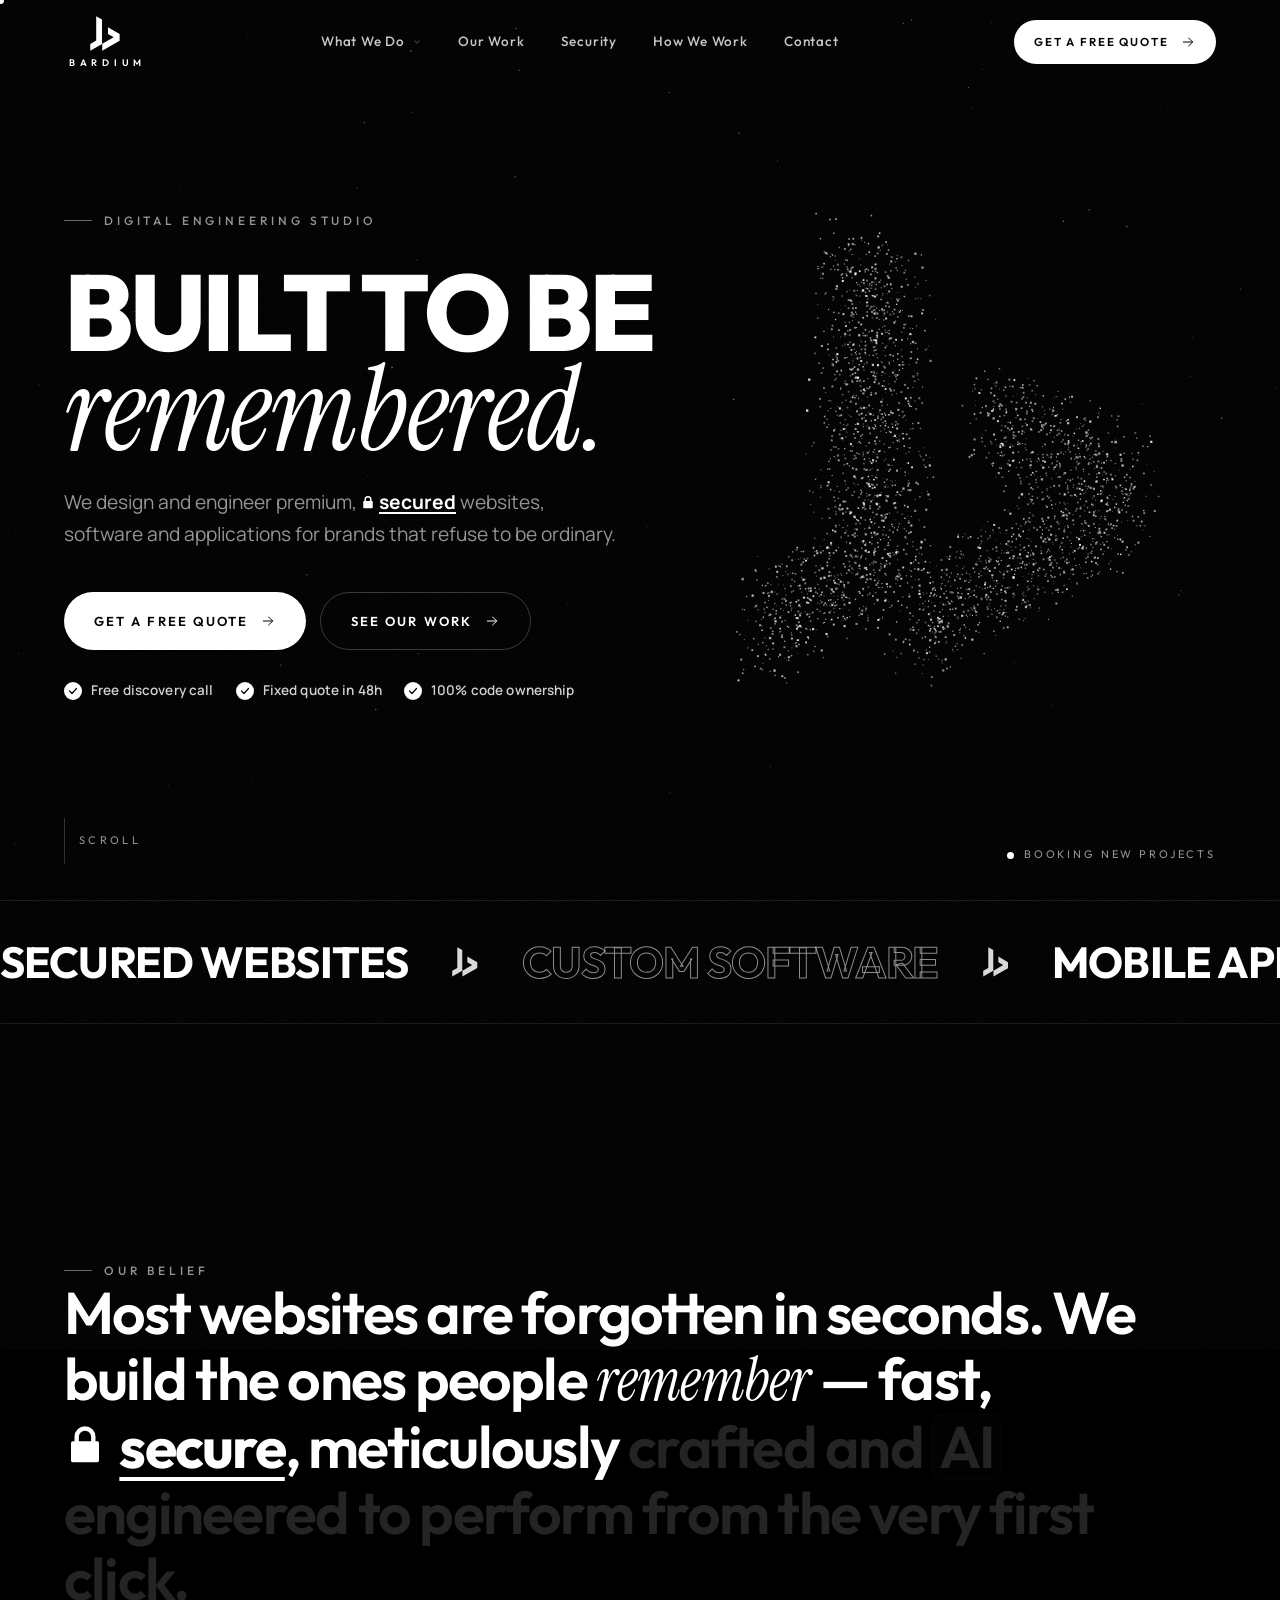
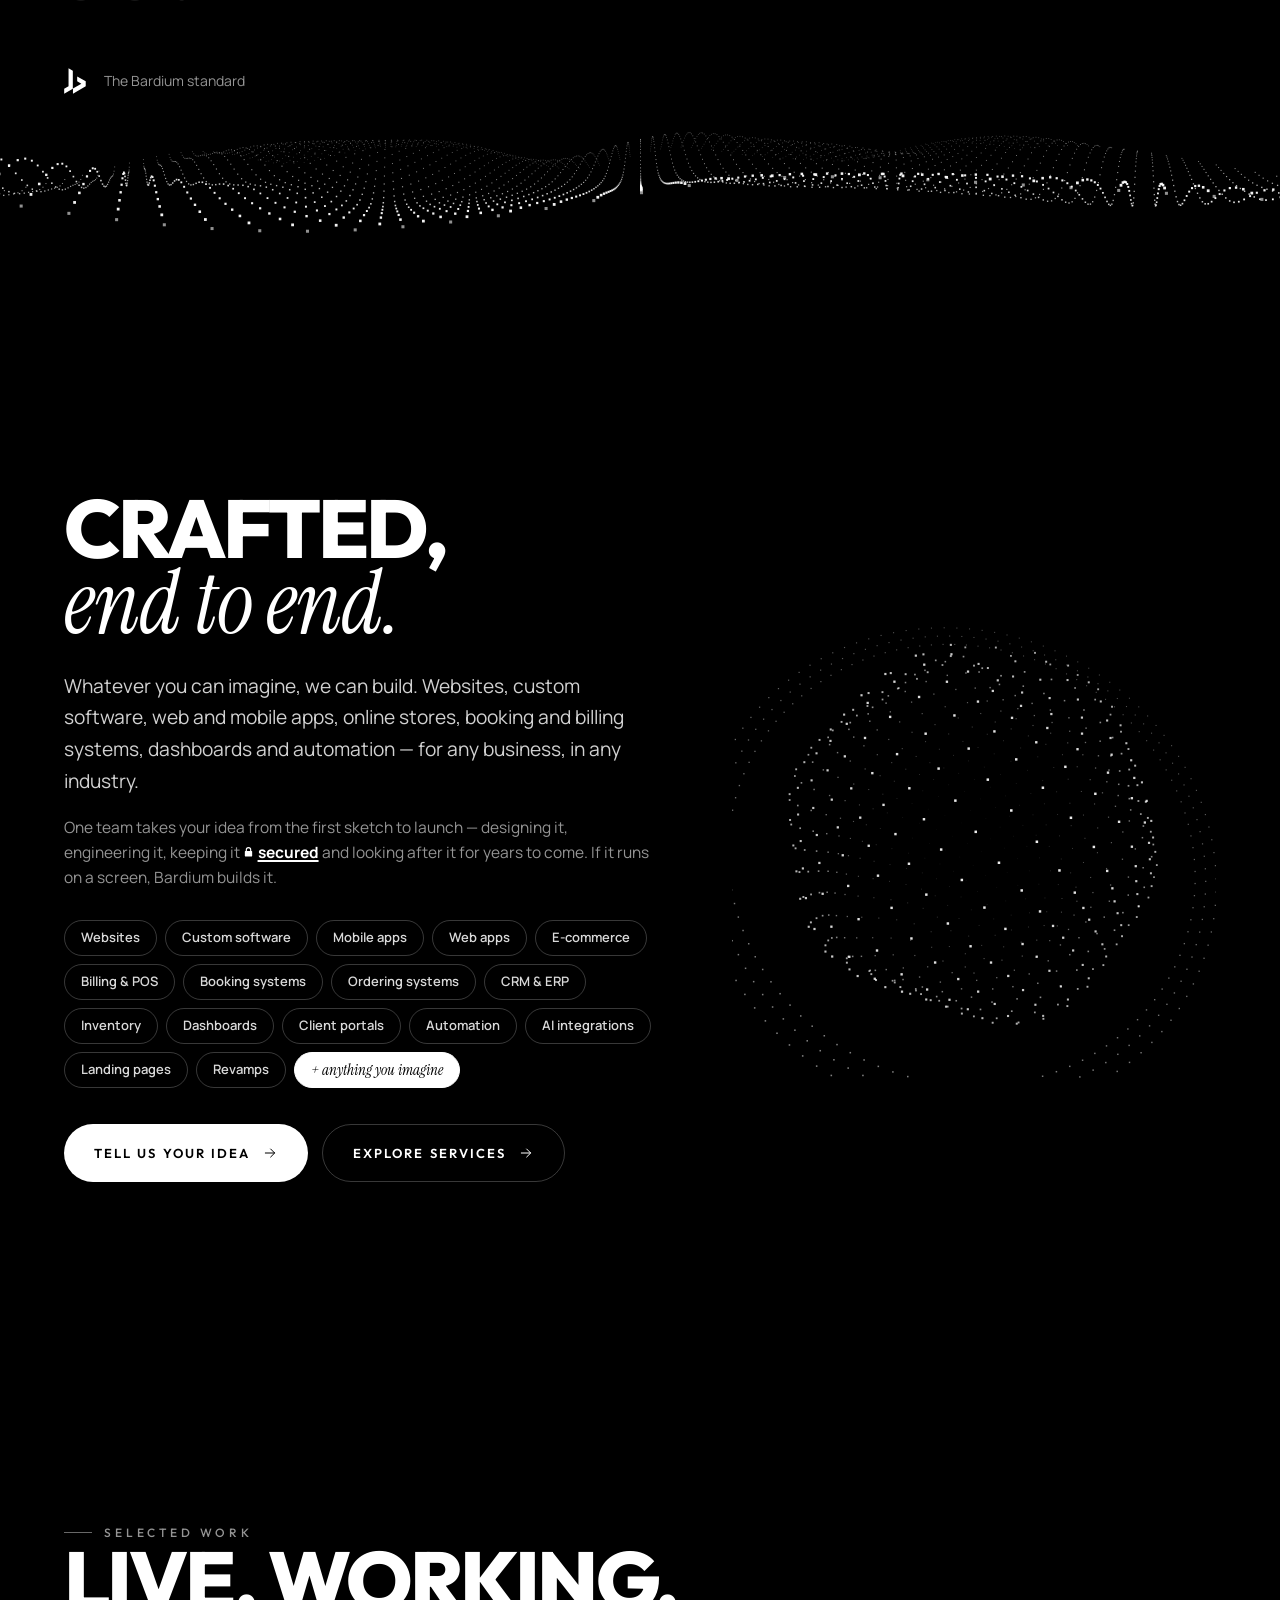
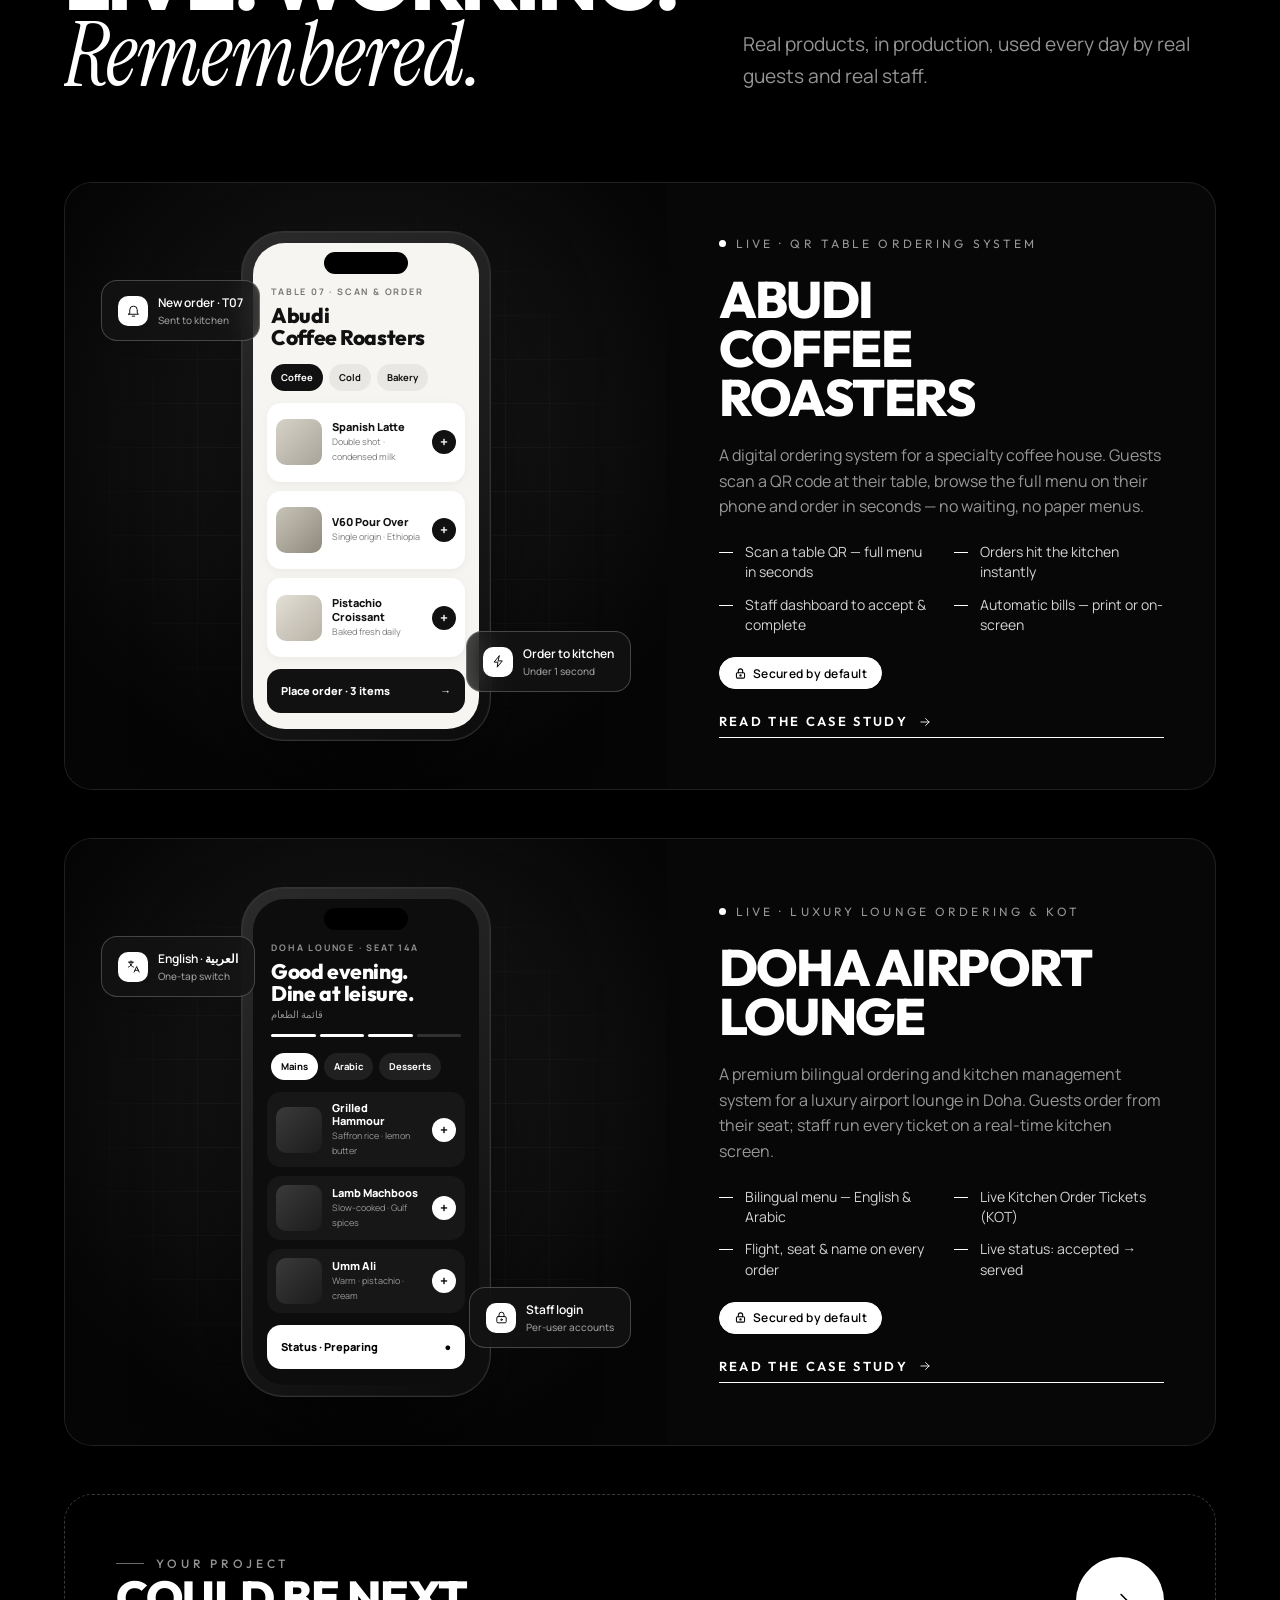
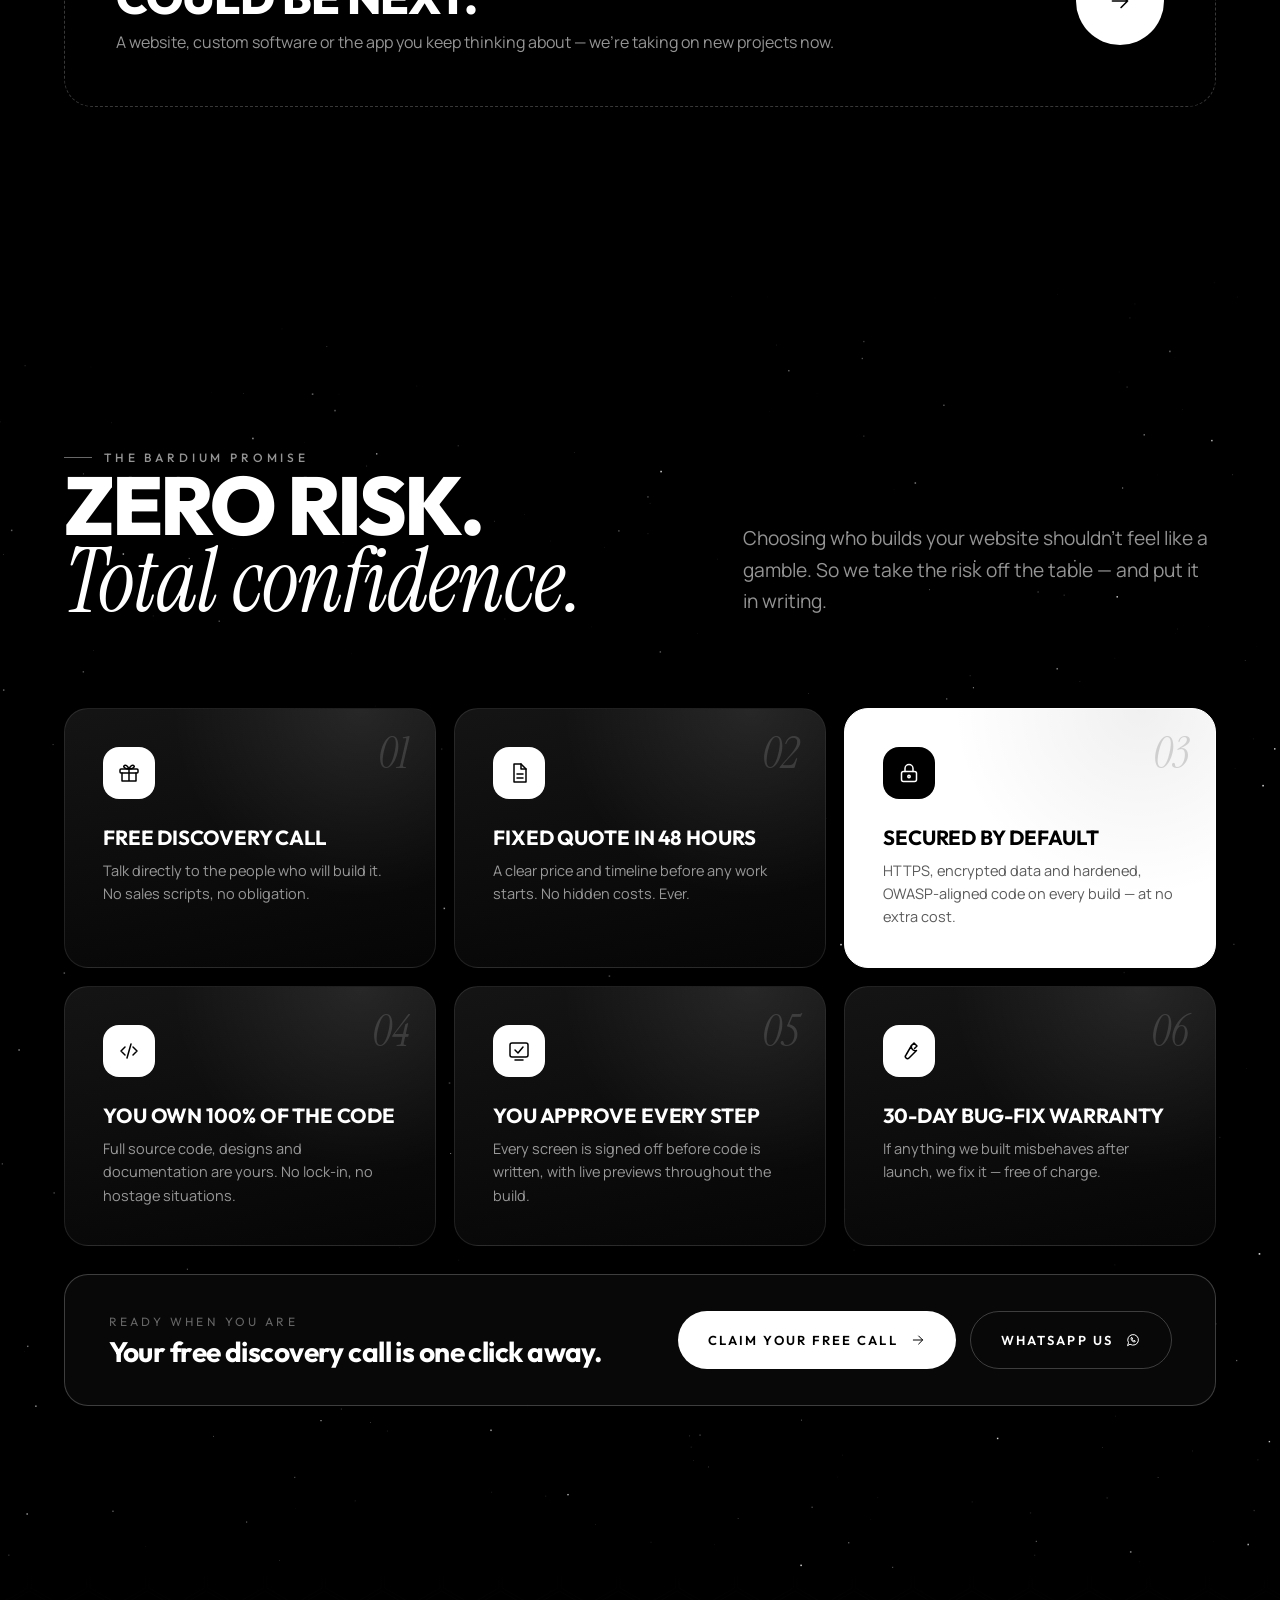
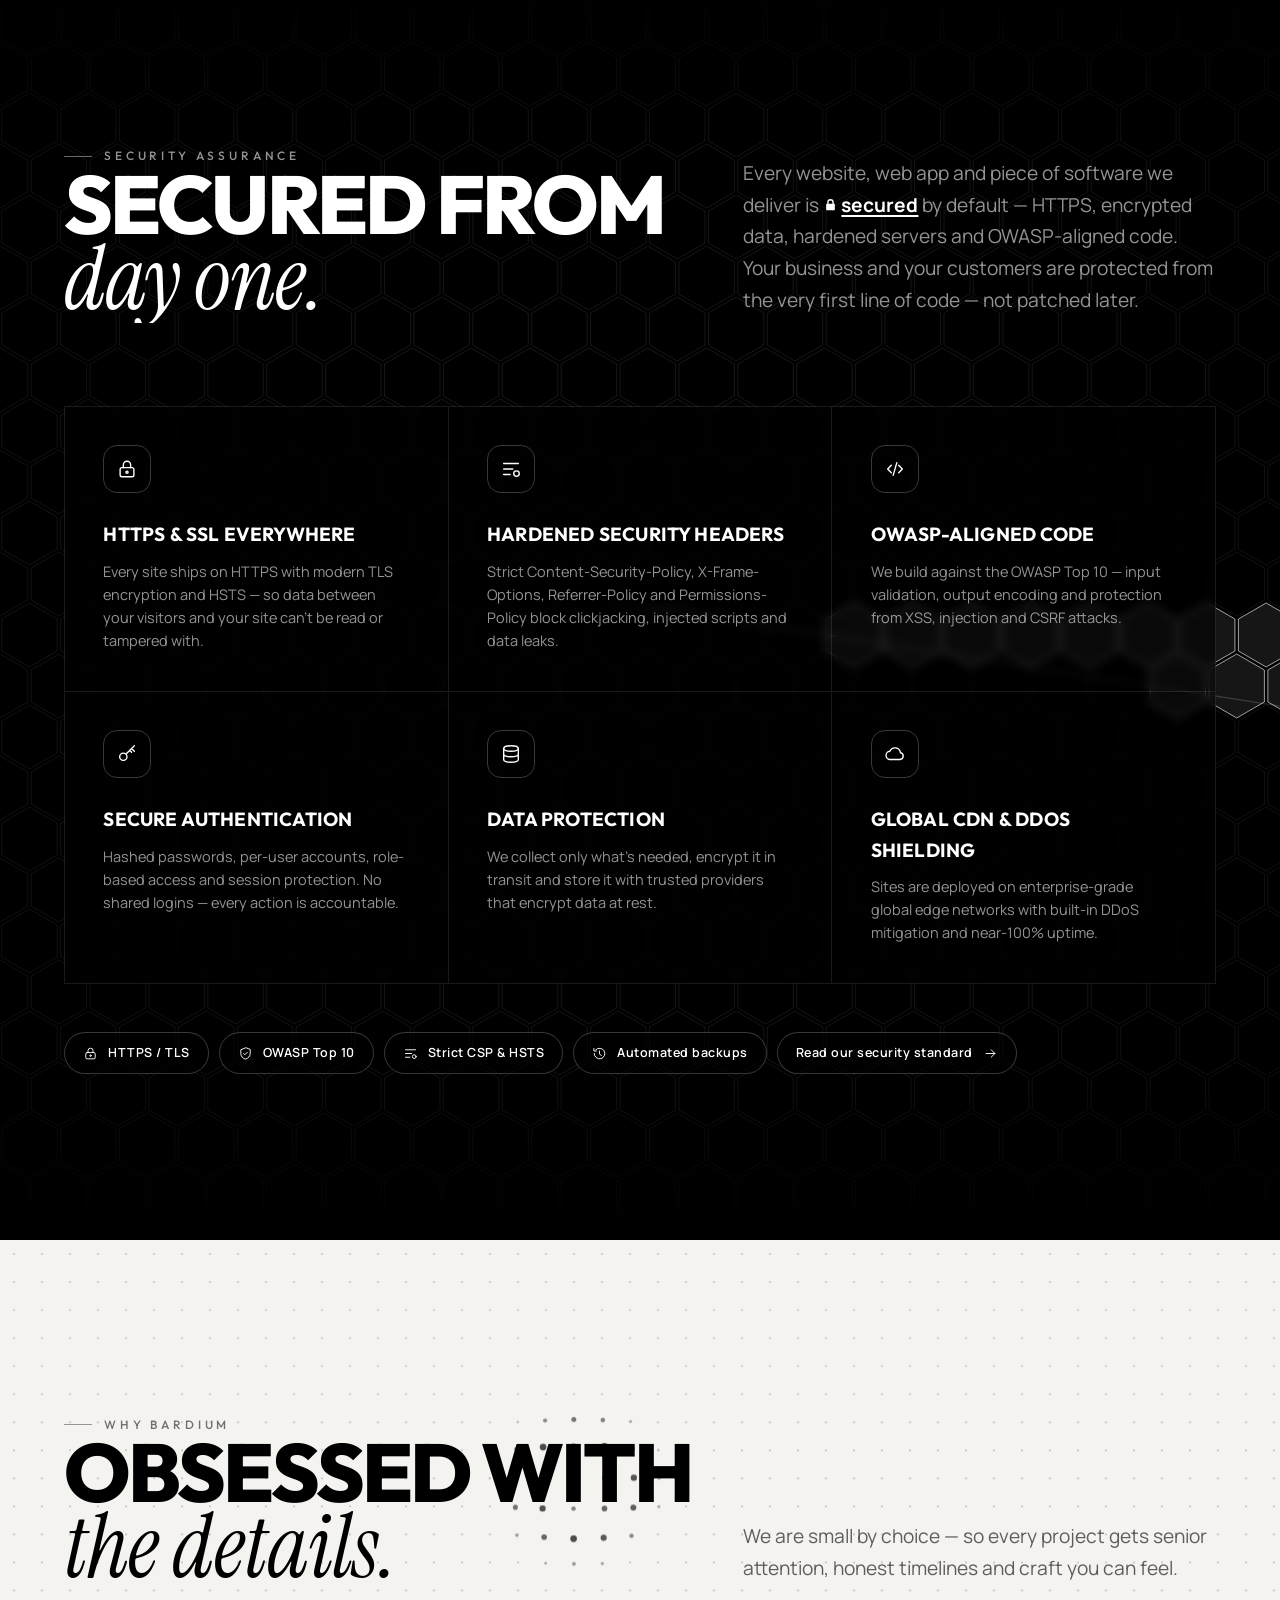
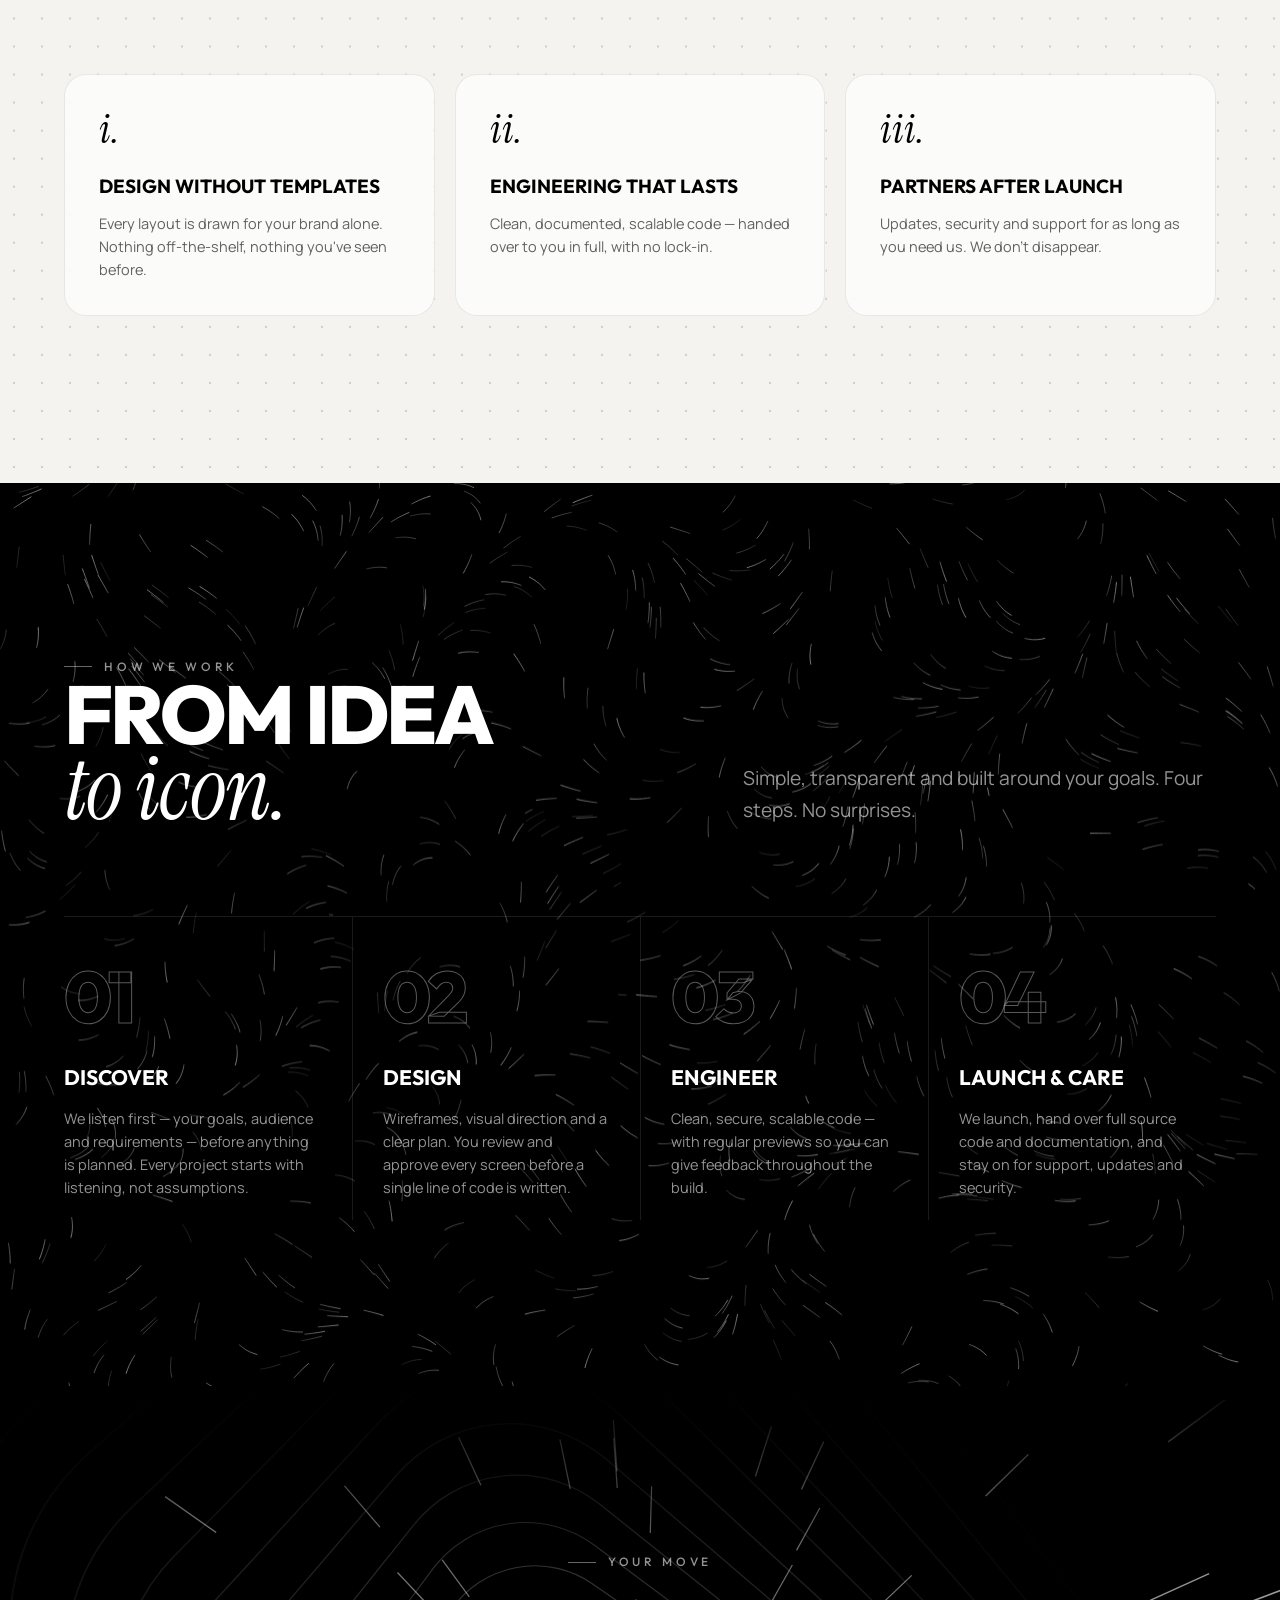
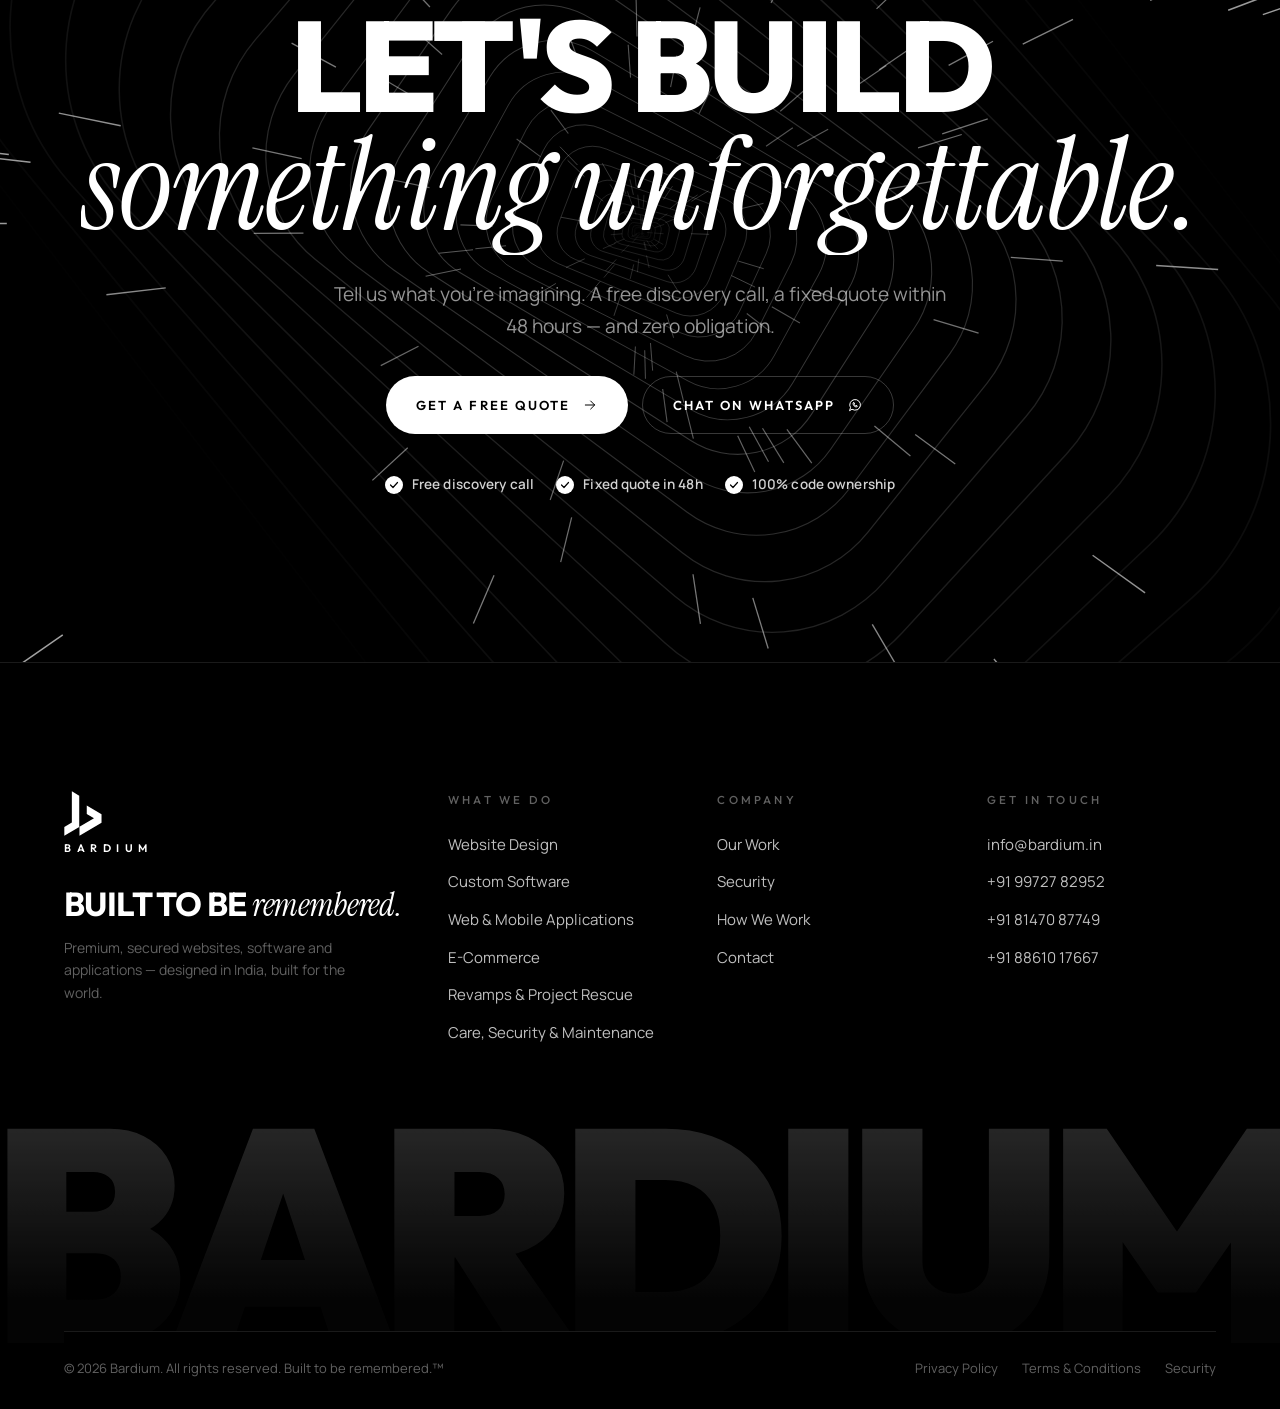
==== index.html @ 26f41c95 "v3: broader services, no tech names, no stats, simpler Crafted section Co-Authored-By: Claude Opus 5" ====
<!doctype html>
<html lang="en">
<head>
<meta charset="utf-8">
<meta name="viewport" content="width=device-width, initial-scale=1, viewport-fit=cover">
<title>Bardium — Built to be remembered. Premium websites &amp; web apps</title>
<meta name="description" content="Bardium designs and engineers premium, secured websites, custom software, web and mobile apps and e-commerce for brands that refuse to be ordinary.">
<meta name="theme-color" content="#000000">
<meta name="color-scheme" content="dark">
<link rel="canonical" href="https://bardium.in/">
<meta property="og:type" content="website">
<meta property="og:site_name" content="Bardium">
<meta property="og:title" content="Bardium — Built to be remembered. Premium websites &amp; web apps">
<meta property="og:description" content="Bardium designs and engineers premium, secured websites, custom software, web and mobile apps and e-commerce for brands that refuse to be ordinary.">
<meta property="og:url" content="https://bardium.in/">
<meta property="og:image" content="https://bardium.in/assets/img/og-image.png">
<meta name="twitter:card" content="summary_large_image">
<link rel="icon" href="assets/img/favicon.svg" type="image/svg+xml">
<link rel="apple-touch-icon" href="assets/img/apple-touch-icon.png">
<link rel="preload" href="assets/fonts/outfit-latin-800-normal.woff2" as="font" type="font/woff2" crossorigin>
<link rel="preload" href="assets/fonts/instrument-serif-latin-400-italic.woff2" as="font" type="font/woff2" crossorigin>
<link rel="stylesheet" href="assets/css/style.css">
<script src="assets/js/bg.js" defer></script>
<script src="assets/js/main.js" defer></script>
<script type="application/ld+json">{"@context": "https://schema.org", "@type": "Organization", "name": "Bardium", "url": "https://bardium.in", "logo": "https://bardium.in/assets/img/apple-touch-icon.png", "slogan": "Built to be remembered.", "email": "info@bardium.in", "contactPoint": [{"@type": "ContactPoint", "telephone": "+91-9972782952", "contactType": "sales", "areaServed": "Worldwide", "availableLanguage": ["English", "Hindi"]}]}</script>
</head>
<body data-page="home">
<a class="skip-link" href="#main">Skip to content</a>
<div class="preloader" aria-hidden="true">
  <div class="preloader__inner">
    <svg class="preloader__mark" viewBox="4 2 121 141"><path d="M29.00,3.00 52.50,16.57 52.50,114.58 5.00,142.00 5.00,114.86 29.00,101.00Z M53.30,142.00 123.50,101.47 123.50,74.47 76.50,47.33 76.50,74.33 99.50,87.61 53.30,114.29Z"/></svg>
    <div class="preloader__word"><span>Bardium</span></div>
    <div class="preloader__bar"><i></i></div>
  </div>
</div>
<div class="page-fade" aria-hidden="true"></div>
<div class="grain" aria-hidden="true"></div>
<div class="cursor" aria-hidden="true"></div>
<div class="cursor-ring" aria-hidden="true"><span class="cursor-ring__label">View</span></div>

<header class="header">
  <div class="container header__inner">
    <a class="brand" href="index.html" aria-label="Bardium — home">
      <img class="brand__mark" src="assets/img/logo-mark-white.svg" alt="" width="30" height="35">
      <span class="brand__name">Bardium</span>
    </a>
    <nav class="nav" aria-label="Primary">
      <ul class="nav__list">
        <li class="nav__item nav__item--mega">
          <a class="nav__link" data-nav="services" href="services.html" aria-haspopup="true">What We Do <svg class="nav__chev" viewBox="0 0 24 24" fill="none" stroke="currentColor" stroke-width="1.5" stroke-linecap="round" stroke-linejoin="round" aria-hidden="true"><path d="m6 9 6 6 6-6"/></svg></a>
          <div class="mega" role="region" aria-label="What we do">
  <div class="container mega__inner">
    <div class="mega__intro">
      <h3>Crafted,<br>end to end.</h3>
      <p>If it runs on a screen, we build it — and secure it. From the first sketch to years after launch.</p>
      <p><a class="link-arrow" href="services.html">All services <svg viewBox="0 0 24 24" fill="none" stroke="currentColor" stroke-width="1.5" stroke-linecap="round" stroke-linejoin="round" aria-hidden="true"><path d="M5 12h14M13 6l6 6-6 6"/></svg></a></p>
    </div>
    <div class="mega__grid"><a class="mega__link" href="services.html#web"><span class="mega__num">01</span><span class="mega__title">Website Design &amp; Development <svg viewBox="0 0 24 24" fill="none" stroke="currentColor" stroke-width="1.5" stroke-linecap="round" stroke-linejoin="round" aria-hidden="true"><path d="M5 12h14M13 6l6 6-6 6"/></svg></span><span class="mega__desc">Bespoke, lightning-fast websites</span></a><a class="mega__link" href="services.html#software"><span class="mega__num">02</span><span class="mega__title">Custom Software Development <svg viewBox="0 0 24 24" fill="none" stroke="currentColor" stroke-width="1.5" stroke-linecap="round" stroke-linejoin="round" aria-hidden="true"><path d="M5 12h14M13 6l6 6-6 6"/></svg></span><span class="mega__desc">Any software, for any business</span></a><a class="mega__link" href="services.html#apps"><span class="mega__num">03</span><span class="mega__title">Web &amp; Mobile Applications <svg viewBox="0 0 24 24" fill="none" stroke="currentColor" stroke-width="1.5" stroke-linecap="round" stroke-linejoin="round" aria-hidden="true"><path d="M5 12h14M13 6l6 6-6 6"/></svg></span><span class="mega__desc">Apps for every screen</span></a><a class="mega__link" href="services.html#ecommerce"><span class="mega__num">04</span><span class="mega__title">E-Commerce <svg viewBox="0 0 24 24" fill="none" stroke="currentColor" stroke-width="1.5" stroke-linecap="round" stroke-linejoin="round" aria-hidden="true"><path d="M5 12h14M13 6l6 6-6 6"/></svg></span><span class="mega__desc">Storefronts that sell</span></a><a class="mega__link" href="services.html#revamp"><span class="mega__num">05</span><span class="mega__title">Revamps &amp; Project Rescue <svg viewBox="0 0 24 24" fill="none" stroke="currentColor" stroke-width="1.5" stroke-linecap="round" stroke-linejoin="round" aria-hidden="true"><path d="M5 12h14M13 6l6 6-6 6"/></svg></span><span class="mega__desc">Modernise or finish what was started</span></a><a class="mega__link" href="services.html#care"><span class="mega__num">06</span><span class="mega__title">Care, Security &amp; Maintenance <svg viewBox="0 0 24 24" fill="none" stroke="currentColor" stroke-width="1.5" stroke-linecap="round" stroke-linejoin="round" aria-hidden="true"><path d="M5 12h14M13 6l6 6-6 6"/></svg></span><span class="mega__desc">We stay after launch</span></a></div>
    <a class="mega__feature" href="security.html">
      <img class="mega__feature-icon" src="assets/img/logo-mark-white.svg" alt="" width="54" height="63">
      <h4>Secured by default</h4>
      <p>Every website and software we build is secured — HTTPS, encrypted data and OWASP-aligned code, at no extra cost.</p>
      <span class="link-arrow">Our security standard <svg viewBox="0 0 24 24" fill="none" stroke="currentColor" stroke-width="1.5" stroke-linecap="round" stroke-linejoin="round" aria-hidden="true"><path d="M5 12h14M13 6l6 6-6 6"/></svg></span>
    </a>
  </div>
</div>
        </li>
        <li class="nav__item"><a class="nav__link" data-nav="work" href="work.html">Our Work</a></li>
        <li class="nav__item"><a class="nav__link" data-nav="security" href="security.html">Security</a></li>
        <li class="nav__item"><a class="nav__link" data-nav="process" href="index.html#process">How We Work</a></li>
        <li class="nav__item"><a class="nav__link" data-nav="contact" href="contact.html">Contact</a></li>
      </ul>
    </nav>
    <div class="header__cta"><a class="btn btn--sm" href="contact.html"><span class="btn__label"><span>Get a free quote</span><span aria-hidden="true">Get a free quote</span></span><svg class="btn__arrow" viewBox="0 0 24 24" fill="none" stroke="currentColor" stroke-width="1.5" stroke-linecap="round" stroke-linejoin="round" aria-hidden="true"><path d="M5 12h14M13 6l6 6-6 6"/></svg></a></div>
  </div>
</header>
<nav class="dock" aria-label="Mobile navigation"><a class="dock__link" data-nav="home" href="index.html"><svg viewBox="0 0 24 24" fill="none" stroke="currentColor" stroke-width="1.5" stroke-linecap="round" stroke-linejoin="round" aria-hidden="true"><path d="M4 11 12 4l8 7v8a1 1 0 0 1-1 1h-4v-6h-6v6H5a1 1 0 0 1-1-1z"/></svg><span>Home</span></a><a class="dock__link" data-nav="services" href="services.html"><svg viewBox="0 0 24 24" fill="none" stroke="currentColor" stroke-width="1.5" stroke-linecap="round" stroke-linejoin="round" aria-hidden="true"><rect x="4" y="4" width="7" height="7" rx="1.5"/><rect x="13" y="4" width="7" height="7" rx="1.5"/><rect x="4" y="13" width="7" height="7" rx="1.5"/><rect x="13" y="13" width="7" height="7" rx="1.5"/></svg><span>Services</span></a><a class="dock__link" data-nav="work" href="work.html"><svg viewBox="0 0 24 24" fill="none" stroke="currentColor" stroke-width="1.5" stroke-linecap="round" stroke-linejoin="round" aria-hidden="true"><rect x="3" y="7" width="18" height="13" rx="2"/><path d="M9 7V5a1 1 0 0 1 1-1h4a1 1 0 0 1 1 1v2M3 13h18"/></svg><span>Work</span></a><a class="dock__link" data-nav="security" href="security.html"><svg viewBox="0 0 24 24" fill="none" stroke="currentColor" stroke-width="1.5" stroke-linecap="round" stroke-linejoin="round" aria-hidden="true"><path d="M12 3 4.5 6v6c0 4.5 3.2 7.8 7.5 9 4.3-1.2 7.5-4.5 7.5-9V6z"/><path d="m9 12 2 2 4-4"/></svg><span>Security</span></a><a class="dock__link" data-nav="contact" href="contact.html"><svg viewBox="0 0 24 24" fill="none" stroke="currentColor" stroke-width="1.5" stroke-linecap="round" stroke-linejoin="round" aria-hidden="true"><rect x="3" y="5" width="18" height="14" rx="2"/><path d="m4 7 8 6 8-6"/></svg><span>Contact</span></a></nav>
<main id="main">
<section class="hero" aria-label="Introduction">
  <canvas class="bg-canvas" data-bg="logo" aria-hidden="true"></canvas>
  <div class="container">
    <div class="hero__content">
      <p class="eyebrow hero__eyebrow" data-reveal>Digital engineering studio</p>
      <h1 class="display h1 hero__title" data-split>Built to be<br><span class="serif">remembered.</span></h1>
      <p class="lead hero__sub" data-reveal data-delay=".25">We design and engineer premium, <span class="hl-secure" tabindex="0" data-tip="HTTPS · Encrypted data · OWASP-aligned code">secured</span> websites, software and applications for brands that refuse to be ordinary.</p>
      <div class="btn-row" data-reveal data-delay=".35"><a class="btn " href="contact.html"><span class="btn__label"><span>Get a free quote</span><span aria-hidden="true">Get a free quote</span></span><svg class="btn__arrow" viewBox="0 0 24 24" fill="none" stroke="currentColor" stroke-width="1.5" stroke-linecap="round" stroke-linejoin="round" aria-hidden="true"><path d="M5 12h14M13 6l6 6-6 6"/></svg></a><a class="btn btn--ghost" href="work.html"><span class="btn__label"><span>See our work</span><span aria-hidden="true">See our work</span></span><svg class="btn__arrow" viewBox="0 0 24 24" fill="none" stroke="currentColor" stroke-width="1.5" stroke-linecap="round" stroke-linejoin="round" aria-hidden="true"><path d="M5 12h14M13 6l6 6-6 6"/></svg></a></div>
      <div data-reveal data-delay=".45"><ul class="trust-row "><li><svg viewBox="0 0 24 24" fill="none" stroke="currentColor" stroke-width="1.5" stroke-linecap="round" stroke-linejoin="round" aria-hidden="true"><path d="m5 12 5 5 9-10"/></svg>Free discovery call</li><li><svg viewBox="0 0 24 24" fill="none" stroke="currentColor" stroke-width="1.5" stroke-linecap="round" stroke-linejoin="round" aria-hidden="true"><path d="m5 12 5 5 9-10"/></svg>Fixed quote in 48h</li><li><svg viewBox="0 0 24 24" fill="none" stroke="currentColor" stroke-width="1.5" stroke-linecap="round" stroke-linejoin="round" aria-hidden="true"><path d="m5 12 5 5 9-10"/></svg>100% code ownership</li></ul></div>
    </div>
    <p class="touch-hint" aria-hidden="true"><span class="touch-hint__dot"></span>Tap · drag · tilt to play</p>
  </div>
  <div class="hero__meta">
    <div class="container">
      <span class="scroll-cue"><span class="scroll-cue__line"></span>Scroll</span>
      <span class="avail"><span class="live-dot"></span>Booking new projects</span>
    </div>
  </div>
</section>

<div class="marquee" aria-hidden="true"><div class="marquee__track"><div class="marquee__group"><span class="marquee__item">Secured websites<svg class="marquee__star" viewBox="4 2 121 141" aria-hidden="true"><path fill="#fff" d="M29.00,3.00 52.50,16.57 52.50,114.58 5.00,142.00 5.00,114.86 29.00,101.00Z M53.30,142.00 123.50,101.47 123.50,74.47 76.50,47.33 76.50,74.33 99.50,87.61 53.30,114.29Z"/></svg></span><span class="marquee__item">Custom software<svg class="marquee__star" viewBox="4 2 121 141" aria-hidden="true"><path fill="#fff" d="M29.00,3.00 52.50,16.57 52.50,114.58 5.00,142.00 5.00,114.86 29.00,101.00Z M53.30,142.00 123.50,101.47 123.50,74.47 76.50,47.33 76.50,74.33 99.50,87.61 53.30,114.29Z"/></svg></span><span class="marquee__item">Mobile apps<svg class="marquee__star" viewBox="4 2 121 141" aria-hidden="true"><path fill="#fff" d="M29.00,3.00 52.50,16.57 52.50,114.58 5.00,142.00 5.00,114.86 29.00,101.00Z M53.30,142.00 123.50,101.47 123.50,74.47 76.50,47.33 76.50,74.33 99.50,87.61 53.30,114.29Z"/></svg></span><span class="marquee__item">Secured software<svg class="marquee__star" viewBox="4 2 121 141" aria-hidden="true"><path fill="#fff" d="M29.00,3.00 52.50,16.57 52.50,114.58 5.00,142.00 5.00,114.86 29.00,101.00Z M53.30,142.00 123.50,101.47 123.50,74.47 76.50,47.33 76.50,74.33 99.50,87.61 53.30,114.29Z"/></svg></span><span class="marquee__item">E-commerce<svg class="marquee__star" viewBox="4 2 121 141" aria-hidden="true"><path fill="#fff" d="M29.00,3.00 52.50,16.57 52.50,114.58 5.00,142.00 5.00,114.86 29.00,101.00Z M53.30,142.00 123.50,101.47 123.50,74.47 76.50,47.33 76.50,74.33 99.50,87.61 53.30,114.29Z"/></svg></span><span class="marquee__item">Secured by default<svg class="marquee__star" viewBox="4 2 121 141" aria-hidden="true"><path fill="#fff" d="M29.00,3.00 52.50,16.57 52.50,114.58 5.00,142.00 5.00,114.86 29.00,101.00Z M53.30,142.00 123.50,101.47 123.50,74.47 76.50,47.33 76.50,74.33 99.50,87.61 53.30,114.29Z"/></svg></span></div><div class="marquee__group"><span class="marquee__item">Secured websites<svg class="marquee__star" viewBox="4 2 121 141" aria-hidden="true"><path fill="#fff" d="M29.00,3.00 52.50,16.57 52.50,114.58 5.00,142.00 5.00,114.86 29.00,101.00Z M53.30,142.00 123.50,101.47 123.50,74.47 76.50,47.33 76.50,74.33 99.50,87.61 53.30,114.29Z"/></svg></span><span class="marquee__item">Custom software<svg class="marquee__star" viewBox="4 2 121 141" aria-hidden="true"><path fill="#fff" d="M29.00,3.00 52.50,16.57 52.50,114.58 5.00,142.00 5.00,114.86 29.00,101.00Z M53.30,142.00 123.50,101.47 123.50,74.47 76.50,47.33 76.50,74.33 99.50,87.61 53.30,114.29Z"/></svg></span><span class="marquee__item">Mobile apps<svg class="marquee__star" viewBox="4 2 121 141" aria-hidden="true"><path fill="#fff" d="M29.00,3.00 52.50,16.57 52.50,114.58 5.00,142.00 5.00,114.86 29.00,101.00Z M53.30,142.00 123.50,101.47 123.50,74.47 76.50,47.33 76.50,74.33 99.50,87.61 53.30,114.29Z"/></svg></span><span class="marquee__item">Secured software<svg class="marquee__star" viewBox="4 2 121 141" aria-hidden="true"><path fill="#fff" d="M29.00,3.00 52.50,16.57 52.50,114.58 5.00,142.00 5.00,114.86 29.00,101.00Z M53.30,142.00 123.50,101.47 123.50,74.47 76.50,47.33 76.50,74.33 99.50,87.61 53.30,114.29Z"/></svg></span><span class="marquee__item">E-commerce<svg class="marquee__star" viewBox="4 2 121 141" aria-hidden="true"><path fill="#fff" d="M29.00,3.00 52.50,16.57 52.50,114.58 5.00,142.00 5.00,114.86 29.00,101.00Z M53.30,142.00 123.50,101.47 123.50,74.47 76.50,47.33 76.50,74.33 99.50,87.61 53.30,114.29Z"/></svg></span><span class="marquee__item">Secured by default<svg class="marquee__star" viewBox="4 2 121 141" aria-hidden="true"><path fill="#fff" d="M29.00,3.00 52.50,16.57 52.50,114.58 5.00,142.00 5.00,114.86 29.00,101.00Z M53.30,142.00 123.50,101.47 123.50,74.47 76.50,47.33 76.50,74.33 99.50,87.61 53.30,114.29Z"/></svg></span></div></div></div>

<section class="section manifesto" aria-label="Manifesto">
  <canvas class="bg-canvas" data-bg="wave" data-horizon="0.78" data-cam="120" aria-hidden="true"></canvas>
  <div class="container">
    <p class="eyebrow" data-reveal>Our belief</p>
    <p class="manifesto__text" data-scrub>Most websites are forgotten in seconds. We build the ones people <span class="serif">remember</span> — fast, <span class="w-keep hl-secure" tabindex="0" data-tip="HTTPS · Encrypted data · OWASP-aligned code">secure</span>, meticulously crafted and <span class="w-keep ai-flip" tabindex="0" role="button" aria-label="AI — tap to flip"><span class="ai-flip__in"><span>AI</span><span>SI</span></span></span> engineered to perform from the very first click.</p>
    <div class="manifesto__sign" data-reveal><img src="assets/img/logo-mark-white.svg" alt="" width="22" height="26"> The Bardium standard</div>
  </div>
</section>

<section class="section crafted" id="services" aria-label="Services">
  <div class="container crafted__grid">
    <div class="crafted__text">
      <h2 class="display h2" data-split>Crafted,<br><span class="serif">end to end.</span></h2>
      <p class="lead" data-reveal data-delay=".15">Whatever you can imagine, we can build. Websites, custom software, web and mobile apps, online stores, booking and billing systems, dashboards and automation — for any business, in any industry.</p>
      <p class="crafted__sub" data-reveal data-delay=".2">One team takes your idea from the first sketch to launch — designing it, engineering it, keeping it <span class="hl-secure" tabindex="0" data-tip="HTTPS · Encrypted data · OWASP-aligned code">secured</span> and looking after it for years to come. If it runs on a screen, Bardium builds it.</p>
      <ul class="caps" data-reveal data-delay=".25"><li>Websites</li><li>Custom software</li><li>Mobile apps</li><li>Web apps</li><li>E-commerce</li><li>Billing &amp; POS</li><li>Booking systems</li><li>Ordering systems</li><li>CRM &amp; ERP</li><li>Inventory</li><li>Dashboards</li><li>Client portals</li><li>Automation</li><li>AI integrations</li><li>Landing pages</li><li>Revamps</li><li class="caps__more">+ anything you imagine</li></ul>
      <div class="btn-row" data-reveal data-delay=".3"><a class="btn " href="contact.html"><span class="btn__label"><span>Tell us your idea</span><span aria-hidden="true">Tell us your idea</span></span><svg class="btn__arrow" viewBox="0 0 24 24" fill="none" stroke="currentColor" stroke-width="1.5" stroke-linecap="round" stroke-linejoin="round" aria-hidden="true"><path d="M5 12h14M13 6l6 6-6 6"/></svg></a><a class="btn btn--ghost" href="services.html"><span class="btn__label"><span>Explore services</span><span aria-hidden="true">Explore services</span></span><svg class="btn__arrow" viewBox="0 0 24 24" fill="none" stroke="currentColor" stroke-width="1.5" stroke-linecap="round" stroke-linejoin="round" aria-hidden="true"><path d="M5 12h14M13 6l6 6-6 6"/></svg></a></div>
    </div>
    <div class="crafted__visual" data-reveal="fade"><canvas data-bg="sphere" data-r="0.34" aria-hidden="true"></canvas></div>
  </div>
</section>

<section class="section" id="work" aria-label="Selected work">
  <div class="container">
    <div class="section-head section-head--split">
      <div><p class="eyebrow" data-reveal>Selected work</p><h2 class="display h2" data-split>Live. Working.<br><span class="serif">Remembered.</span></h2></div>
      <p class="lead" data-reveal data-delay=".15">Real products, in production, used every day by real guests and real staff.</p>
    </div>
    <div class="work-list">
      <article class="work-card" id="abudi" data-reveal>
  <div class="work-card__visual" data-cursor="Live"><div class="phone" aria-hidden="true"><div class="phone__screen"><span class="phone__notch"></span>
  <div class="ui-top"><div class="ui-kicker">Table 07 · Scan &amp; order</div><div class="ui-title">Abudi<br>Coffee Roasters</div></div>
  <div class="ui-tabs"><span class="ui-tab is-on">Coffee</span><span class="ui-tab">Cold</span><span class="ui-tab">Bakery</span></div>
  <div class="ui-list">
    <div class="ui-item"><span class="ui-thumb"></span><div><div class="ui-name">Spanish Latte</div><div class="ui-sub">Double shot · condensed milk</div></div><span class="ui-add">+</span></div>
    <div class="ui-item"><span class="ui-thumb ui-thumb--b"></span><div><div class="ui-name">V60 Pour Over</div><div class="ui-sub">Single origin · Ethiopia</div></div><span class="ui-add">+</span></div>
    <div class="ui-item"><span class="ui-thumb ui-thumb--c"></span><div><div class="ui-name">Pistachio Croissant</div><div class="ui-sub">Baked fresh daily</div></div><span class="ui-add">+</span></div>
  </div>
  <div class="ui-cta"><span>Place order · 3 items</span><span>→</span></div>
</div></div><div class="float-chip float-chip--a" aria-hidden="true"><span class="float-chip__ic"><svg viewBox="0 0 24 24" fill="none" stroke="currentColor" stroke-width="1.5" stroke-linecap="round" stroke-linejoin="round" aria-hidden="true"><path d="M6 16V11a6 6 0 0 1 12 0v5l2 2H4z"/><path d="M10 21h4"/></svg></span><span>New order · T07<small>Sent to kitchen</small></span></div><div class="float-chip float-chip--b" aria-hidden="true"><span class="float-chip__ic"><svg viewBox="0 0 24 24" fill="none" stroke="currentColor" stroke-width="1.5" stroke-linecap="round" stroke-linejoin="round" aria-hidden="true"><path d="M13 3 5 13h6l-1 8 8-10h-6z"/></svg></span><span>Order to kitchen<small>Under 1 second</small></span></div></div>
  <div class="work-card__body">
    <span class="work-card__tag"><span class="live-dot"></span> Live · QR Table Ordering System</span>
    <h3>Abudi<br>Coffee Roasters</h3>
    <p>A digital ordering system for a specialty coffee house. Guests scan a QR code at their table, browse the full menu on their phone and order in seconds — no waiting, no paper menus.</p>
    <ul class="feature-list"><li>Scan a table QR — full menu in seconds</li><li>Orders hit the kitchen instantly</li><li>Staff dashboard to accept &amp; complete</li><li>Automatic bills — print or on-screen</li></ul>
    <div class="chips"><span class="chip chip--secure"><svg viewBox="0 0 24 24" fill="none" stroke="currentColor" stroke-width="1.5" stroke-linecap="round" stroke-linejoin="round" aria-hidden="true"><rect x="4.5" y="10.5" width="15" height="10" rx="2"/><path d="M8 10.5V7.5a4 4 0 0 1 8 0v3"/><circle cx="12" cy="15.5" r="1.2"/></svg> Secured by default</span></div>
    
    <a class="link-arrow" href="work.html#abudi">Read the case study <svg viewBox="0 0 24 24" fill="none" stroke="currentColor" stroke-width="1.5" stroke-linecap="round" stroke-linejoin="round" aria-hidden="true"><path d="M5 12h14M13 6l6 6-6 6"/></svg></a>
  </div>
</article>
      <article class="work-card" id="lounge" data-reveal>
  <div class="work-card__visual" data-cursor="Live"><div class="phone phone--dark" aria-hidden="true"><div class="phone__screen"><span class="phone__notch"></span>
  <div class="ui-top"><div class="ui-kicker">Doha Lounge · Seat 14A</div><div class="ui-title">Good evening.<br>Dine at leisure.</div><div class="ui-ar">قائمة الطعام</div></div>
  <div class="ui-status"><i class="on"></i><i class="on"></i><i class="on"></i><i></i></div>
  <div class="ui-tabs"><span class="ui-tab is-on">Mains</span><span class="ui-tab">Arabic</span><span class="ui-tab">Desserts</span></div>
  <div class="ui-list">
    <div class="ui-item"><span class="ui-thumb"></span><div><div class="ui-name">Grilled Hammour</div><div class="ui-sub">Saffron rice · lemon butter</div></div><span class="ui-add">+</span></div>
    <div class="ui-item"><span class="ui-thumb"></span><div><div class="ui-name">Lamb Machboos</div><div class="ui-sub">Slow-cooked · Gulf spices</div></div><span class="ui-add">+</span></div>
    <div class="ui-item"><span class="ui-thumb"></span><div><div class="ui-name">Umm Ali</div><div class="ui-sub">Warm · pistachio · cream</div></div><span class="ui-add">+</span></div>
  </div>
  <div class="ui-cta"><span>Status · Preparing</span><span>●</span></div>
</div></div><div class="float-chip float-chip--a" aria-hidden="true"><span class="float-chip__ic"><svg viewBox="0 0 24 24" fill="none" stroke="currentColor" stroke-width="1.5" stroke-linecap="round" stroke-linejoin="round" aria-hidden="true"><path d="M4 5h8M8 3v2M6 5c0 4 3 7 6 8M10 5c0 3-3 7-6 8"/><path d="m13 21 4-9 4 9M14.5 18h5"/></svg></span><span>English · العربية<small>One-tap switch</small></span></div><div class="float-chip float-chip--b" aria-hidden="true"><span class="float-chip__ic"><svg viewBox="0 0 24 24" fill="none" stroke="currentColor" stroke-width="1.5" stroke-linecap="round" stroke-linejoin="round" aria-hidden="true"><rect x="4.5" y="10.5" width="15" height="10" rx="2"/><path d="M8 10.5V7.5a4 4 0 0 1 8 0v3"/><circle cx="12" cy="15.5" r="1.2"/></svg></span><span>Staff login<small>Per-user accounts</small></span></div></div>
  <div class="work-card__body">
    <span class="work-card__tag"><span class="live-dot"></span> Live · Luxury Lounge Ordering &amp; KOT</span>
    <h3>Doha Airport<br>Lounge</h3>
    <p>A premium bilingual ordering and kitchen management system for a luxury airport lounge in Doha. Guests order from their seat; staff run every ticket on a real-time kitchen screen.</p>
    <ul class="feature-list"><li>Bilingual menu — English &amp; Arabic</li><li>Live Kitchen Order Tickets (KOT)</li><li>Flight, seat &amp; name on every order</li><li>Live status: accepted → served</li></ul>
    <div class="chips"><span class="chip chip--secure"><svg viewBox="0 0 24 24" fill="none" stroke="currentColor" stroke-width="1.5" stroke-linecap="round" stroke-linejoin="round" aria-hidden="true"><rect x="4.5" y="10.5" width="15" height="10" rx="2"/><path d="M8 10.5V7.5a4 4 0 0 1 8 0v3"/><circle cx="12" cy="15.5" r="1.2"/></svg> Secured by default</span></div>
    
    <a class="link-arrow" href="work.html#lounge">Read the case study <svg viewBox="0 0 24 24" fill="none" stroke="currentColor" stroke-width="1.5" stroke-linecap="round" stroke-linejoin="round" aria-hidden="true"><path d="M5 12h14M13 6l6 6-6 6"/></svg></a>
  </div>
</article>
      <a class="next-card" href="contact.html" data-reveal>
  <div><span class="eyebrow">Your project</span><h3>Could be next.</h3><p class="muted">A website, custom software or the app you keep thinking about — we're taking on new projects now.</p></div>
  <span class="round-arrow"><svg viewBox="0 0 24 24" fill="none" stroke="currentColor" stroke-width="1.5" stroke-linecap="round" stroke-linejoin="round" aria-hidden="true"><path d="M5 12h14M13 6l6 6-6 6"/></svg></span>
</a>
    </div>
  </div>
</section>

<section class="section promise fade-top" id="promise" aria-label="The Bardium promise">
  <canvas class="bg-canvas" data-bg="stars" aria-hidden="true"></canvas>
  <div class="container">
    <div class="section-head section-head--split">
      <div><p class="eyebrow" data-reveal>The Bardium promise</p><h2 class="display h2" data-split>Zero risk.<br><span class="serif">Total confidence.</span></h2></div>
      <p class="lead" data-reveal data-delay=".15">Choosing who builds your website shouldn't feel like a gamble. So we take the risk off the table — and put it in writing.</p>
    </div>
    <div class="promise-grid"><div class="promise-card" data-reveal data-delay="0.00"><span class="promise-card__n">01</span><span class="promise-card__ic"><svg viewBox="0 0 24 24" fill="none" stroke="currentColor" stroke-width="1.5" stroke-linecap="round" stroke-linejoin="round" aria-hidden="true"><rect x="3" y="8" width="18" height="4" rx="1"/><path d="M5 12v8h14v-8M12 8v12M12 8S10 3 7.5 4.5 9 8 12 8zm0 0s2-5 4.5-3.5S15 8 12 8z"/></svg></span><h3>Free discovery call</h3><p>Talk directly to the people who will build it. No sales scripts, no obligation.</p></div><div class="promise-card" data-reveal data-delay="0.08"><span class="promise-card__n">02</span><span class="promise-card__ic"><svg viewBox="0 0 24 24" fill="none" stroke="currentColor" stroke-width="1.5" stroke-linecap="round" stroke-linejoin="round" aria-hidden="true"><path d="M7 3h7l5 5v13H7z"/><path d="M14 3v5h5M10 13h6M10 17h6"/></svg></span><h3>Fixed quote in 48 hours</h3><p>A clear price and timeline before any work starts. No hidden costs. Ever.</p></div><div class="promise-card promise-card--hl" data-reveal data-delay="0.16"><span class="promise-card__n">03</span><span class="promise-card__ic"><svg viewBox="0 0 24 24" fill="none" stroke="currentColor" stroke-width="1.5" stroke-linecap="round" stroke-linejoin="round" aria-hidden="true"><rect x="4.5" y="10.5" width="15" height="10" rx="2"/><path d="M8 10.5V7.5a4 4 0 0 1 8 0v3"/><circle cx="12" cy="15.5" r="1.2"/></svg></span><h3>Secured by default</h3><p>HTTPS, encrypted data and hardened, OWASP-aligned code on every build — at no extra cost.</p></div><div class="promise-card" data-reveal data-delay="0.00"><span class="promise-card__n">04</span><span class="promise-card__ic"><svg viewBox="0 0 24 24" fill="none" stroke="currentColor" stroke-width="1.5" stroke-linecap="round" stroke-linejoin="round" aria-hidden="true"><path d="m8 8-4 4 4 4M16 8l4 4-4 4M14 5l-4 14"/></svg></span><h3>You own 100% of the code</h3><p>Full source code, designs and documentation are yours. No lock-in, no hostage situations.</p></div><div class="promise-card" data-reveal data-delay="0.08"><span class="promise-card__n">05</span><span class="promise-card__ic"><svg viewBox="0 0 24 24" fill="none" stroke="currentColor" stroke-width="1.5" stroke-linecap="round" stroke-linejoin="round" aria-hidden="true"><rect x="3" y="4" width="18" height="14" rx="2"/><path d="m8 11 3 3 5-6M8 21h8"/></svg></span><h3>You approve every step</h3><p>Every screen is signed off before code is written, with live previews throughout the build.</p></div><div class="promise-card" data-reveal data-delay="0.16"><span class="promise-card__n">06</span><span class="promise-card__ic"><svg viewBox="0 0 24 24" fill="none" stroke="currentColor" stroke-width="1.5" stroke-linecap="round" stroke-linejoin="round" aria-hidden="true"><path d="M14.5 6.5a4 4 0 0 0 5 5L12 19a2.1 2.1 0 0 1-3-3z"/><path d="M14.5 6.5 17 4l3 3-2.5 2.5"/></svg></span><h3>30-day bug-fix warranty</h3><p>If anything we built misbehaves after launch, we fix it — free of charge.</p></div></div>
    <div class="promise-cta" data-reveal>
      <div><p class="promise-cta__k">Ready when you are</p><p class="promise-cta__t">Your free discovery call is one click away.</p></div>
      <div class="btn-row"><a class="btn " href="contact.html"><span class="btn__label"><span>Claim your free call</span><span aria-hidden="true">Claim your free call</span></span><svg class="btn__arrow" viewBox="0 0 24 24" fill="none" stroke="currentColor" stroke-width="1.5" stroke-linecap="round" stroke-linejoin="round" aria-hidden="true"><path d="M5 12h14M13 6l6 6-6 6"/></svg></a><a class="btn btn--ghost" href="https://wa.me/919972782952?text=Hi%20Bardium%2C%20I%27d%20like%20to%20discuss%20a%20project." target="_blank" rel="noopener"><span class="btn__label"><span>WhatsApp us</span><span aria-hidden="true">WhatsApp us</span></span><svg class="btn__arrow btn__arrow--static" viewBox="0 0 24 24" fill="none" stroke="currentColor" stroke-width="1.5" stroke-linecap="round" stroke-linejoin="round" aria-hidden="true"><path d="M4 20l1.3-4A8 8 0 1 1 8 18.7z"/><path d="M9 9.5c0 3 2.5 5.5 5.5 5.5l1-1.5-2-1-1 .8a4 4 0 0 1-1.8-1.8l.8-1-1-2z"/></svg></a></div>
    </div>
  </div>
</section>

<section class="section fade-top fade-bottom" id="security" aria-label="Security">
  <canvas class="bg-canvas" data-bg="hex" aria-hidden="true"></canvas>
  <div class="container">
    <div class="section-head section-head--split">
      <div><p class="eyebrow" data-reveal>Security assurance</p><h2 class="display h2" data-split>Secured from<br><span class="serif">day one.</span></h2></div>
      <p class="lead" data-reveal data-delay=".15">Every website, web app and piece of software we deliver is <span class="hl-secure" tabindex="0" data-tip="HTTPS · Encrypted data · OWASP-aligned code">secured</span> by default — HTTPS, encrypted data, hardened servers and OWASP-aligned code. Your business and your customers are protected from the very first line of code — not patched later.</p>
    </div>
    <div class="sec-grid"><div class="sec-item" data-reveal data-delay="0.00"><div class="sec-item__icon"><svg viewBox="0 0 24 24" fill="none" stroke="currentColor" stroke-width="1.5" stroke-linecap="round" stroke-linejoin="round" aria-hidden="true"><rect x="4.5" y="10.5" width="15" height="10" rx="2"/><path d="M8 10.5V7.5a4 4 0 0 1 8 0v3"/><circle cx="12" cy="15.5" r="1.2"/></svg></div><h3>HTTPS &amp; SSL everywhere</h3><p>Every site ships on HTTPS with modern TLS encryption and HSTS — so data between your visitors and your site can't be read or tampered with.</p></div><div class="sec-item" data-reveal data-delay="0.08"><div class="sec-item__icon"><svg viewBox="0 0 24 24" fill="none" stroke="currentColor" stroke-width="1.5" stroke-linecap="round" stroke-linejoin="round" aria-hidden="true"><path d="M4 6h16M4 12h10M4 18h7"/><circle cx="18" cy="17" r="3"/></svg></div><h3>Hardened security headers</h3><p>Strict Content-Security-Policy, X-Frame-Options, Referrer-Policy and Permissions-Policy block clickjacking, injected scripts and data leaks.</p></div><div class="sec-item" data-reveal data-delay="0.16"><div class="sec-item__icon"><svg viewBox="0 0 24 24" fill="none" stroke="currentColor" stroke-width="1.5" stroke-linecap="round" stroke-linejoin="round" aria-hidden="true"><path d="m8 8-4 4 4 4M16 8l4 4-4 4M14 5l-4 14"/></svg></div><h3>OWASP-aligned code</h3><p>We build against the OWASP Top 10 — input validation, output encoding and protection from XSS, injection and CSRF attacks.</p></div><div class="sec-item" data-reveal data-delay="0.00"><div class="sec-item__icon"><svg viewBox="0 0 24 24" fill="none" stroke="currentColor" stroke-width="1.5" stroke-linecap="round" stroke-linejoin="round" aria-hidden="true"><circle cx="8" cy="15" r="4"/><path d="m11 12 9-9M17 6l3 3M15 8l2 2"/></svg></div><h3>Secure authentication</h3><p>Hashed passwords, per-user accounts, role-based access and session protection. No shared logins — every action is accountable.</p></div><div class="sec-item" data-reveal data-delay="0.08"><div class="sec-item__icon"><svg viewBox="0 0 24 24" fill="none" stroke="currentColor" stroke-width="1.5" stroke-linecap="round" stroke-linejoin="round" aria-hidden="true"><ellipse cx="12" cy="6" rx="8" ry="3"/><path d="M4 6v6c0 1.7 3.6 3 8 3s8-1.3 8-3V6M4 12v6c0 1.7 3.6 3 8 3s8-1.3 8-3v-6"/></svg></div><h3>Data protection</h3><p>We collect only what's needed, encrypt it in transit and store it with trusted providers that encrypt data at rest.</p></div><div class="sec-item" data-reveal data-delay="0.16"><div class="sec-item__icon"><svg viewBox="0 0 24 24" fill="none" stroke="currentColor" stroke-width="1.5" stroke-linecap="round" stroke-linejoin="round" aria-hidden="true"><path d="M7 18a4.5 4.5 0 0 1-.6-9 6 6 0 0 1 11.5 1.5A3.8 3.8 0 0 1 17.5 18z"/></svg></div><h3>Global CDN &amp; DDoS shielding</h3><p>Sites are deployed on enterprise-grade global edge networks with built-in DDoS mitigation and near-100% uptime.</p></div></div>
    <div class="sec-badges" data-reveal>
      <span class="sec-badge"><svg viewBox="0 0 24 24" fill="none" stroke="currentColor" stroke-width="1.5" stroke-linecap="round" stroke-linejoin="round" aria-hidden="true"><rect x="4.5" y="10.5" width="15" height="10" rx="2"/><path d="M8 10.5V7.5a4 4 0 0 1 8 0v3"/><circle cx="12" cy="15.5" r="1.2"/></svg> HTTPS / TLS</span>
      <span class="sec-badge"><svg viewBox="0 0 24 24" fill="none" stroke="currentColor" stroke-width="1.5" stroke-linecap="round" stroke-linejoin="round" aria-hidden="true"><path d="M12 3 4.5 6v6c0 4.5 3.2 7.8 7.5 9 4.3-1.2 7.5-4.5 7.5-9V6z"/><path d="m9 12 2 2 4-4"/></svg> OWASP Top 10</span>
      <span class="sec-badge"><svg viewBox="0 0 24 24" fill="none" stroke="currentColor" stroke-width="1.5" stroke-linecap="round" stroke-linejoin="round" aria-hidden="true"><path d="M4 6h16M4 12h10M4 18h7"/><circle cx="18" cy="17" r="3"/></svg> Strict CSP &amp; HSTS</span>
      <span class="sec-badge"><svg viewBox="0 0 24 24" fill="none" stroke="currentColor" stroke-width="1.5" stroke-linecap="round" stroke-linejoin="round" aria-hidden="true"><path d="M12 8v5l3 2"/><path d="M3.5 12a8.5 8.5 0 1 0 2.5-6"/><path d="M3 4v4h4"/></svg> Automated backups</span>
      <a class="sec-badge" href="security.html">Read our security standard <svg viewBox="0 0 24 24" fill="none" stroke="currentColor" stroke-width="1.5" stroke-linecap="round" stroke-linejoin="round" aria-hidden="true"><path d="M5 12h14M13 6l6 6-6 6"/></svg></a>
    </div>
  </div>
</section>

<section class="section section--paper" aria-label="Why Bardium">
  <canvas class="bg-canvas" data-bg="ripple" aria-hidden="true"></canvas>
  <div class="container">
    <div class="section-head section-head--split">
      <div><p class="eyebrow" data-reveal>Why Bardium</p><h2 class="display h2" data-split>Obsessed with<br><span class="serif">the details.</span></h2></div>
      <p class="lead" data-reveal data-delay=".15">We are small by choice — so every project gets senior attention, honest timelines and craft you can feel.</p>
    </div>
    <div class="principles">
      <div class="principle" data-reveal><div class="principle__k">i.</div><h3>Design without templates</h3><p>Every layout is drawn for your brand alone. Nothing off-the-shelf, nothing you've seen before.</p></div>
      <div class="principle" data-reveal data-delay=".1"><div class="principle__k">ii.</div><h3>Engineering that lasts</h3><p>Clean, documented, scalable code — handed over to you in full, with no lock-in.</p></div>
      <div class="principle" data-reveal data-delay=".2"><div class="principle__k">iii.</div><h3>Partners after launch</h3><p>Updates, security and support for as long as you need us. We don't disappear.</p></div>
    </div>
  </div>
</section>

<section class="section" id="process" aria-label="How we work">
  <canvas class="bg-canvas" data-bg="flow" aria-hidden="true"></canvas>
  <div class="container">
    <div class="section-head section-head--split">
      <div><p class="eyebrow" data-reveal>How we work</p><h2 class="display h2" data-split>From idea<br><span class="serif">to icon.</span></h2></div>
      <p class="lead" data-reveal data-delay=".15">Simple, transparent and built around your goals. Four steps. No surprises.</p>
    </div>
    <div class="process"><div class="step" data-reveal data-delay="0.0"><div class="step__num">01</div><h3>Discover</h3><p>We listen first — your goals, audience and requirements — before anything is planned. Every project starts with listening, not assumptions.</p></div><div class="step" data-reveal data-delay="0.1"><div class="step__num">02</div><h3>Design</h3><p>Wireframes, visual direction and a clear plan. You review and approve every screen before a single line of code is written.</p></div><div class="step" data-reveal data-delay="0.2"><div class="step__num">03</div><h3>Engineer</h3><p>Clean, secure, scalable code — with regular previews so you can give feedback throughout the build.</p></div><div class="step" data-reveal data-delay="0.3"><div class="step__num">04</div><h3>Launch &amp; care</h3><p>We launch, hand over full source code and documentation, and stay on for support, updates and security.</p></div></div>
  </div>
</section>

<section class="section cta fade-top" aria-label="Start a project">
  <canvas class="bg-canvas" data-bg="tunnel" aria-hidden="true"></canvas>
  <div class="container cta__inner">
    <span class="eyebrow" data-reveal>Your move</span>
    <h2 class="display cta__title" data-split>Let's build<br><span class="serif">something unforgettable.</span></h2>
    <p class="lead" data-reveal data-delay=".2">Tell us what you're imagining. A free discovery call, a fixed quote within 48 hours — and zero obligation.</p>
    <div class="btn-row" data-reveal data-delay=".3"><a class="btn " href="contact.html"><span class="btn__label"><span>Get a free quote</span><span aria-hidden="true">Get a free quote</span></span><svg class="btn__arrow" viewBox="0 0 24 24" fill="none" stroke="currentColor" stroke-width="1.5" stroke-linecap="round" stroke-linejoin="round" aria-hidden="true"><path d="M5 12h14M13 6l6 6-6 6"/></svg></a><a class="btn btn--ghost" href="https://wa.me/919972782952?text=Hi%20Bardium%2C%20I%27d%20like%20to%20discuss%20a%20project." target="_blank" rel="noopener"><span class="btn__label"><span>Chat on WhatsApp</span><span aria-hidden="true">Chat on WhatsApp</span></span><svg class="btn__arrow btn__arrow--static" viewBox="0 0 24 24" fill="none" stroke="currentColor" stroke-width="1.5" stroke-linecap="round" stroke-linejoin="round" aria-hidden="true"><path d="M4 20l1.3-4A8 8 0 1 1 8 18.7z"/><path d="M9 9.5c0 3 2.5 5.5 5.5 5.5l1-1.5-2-1-1 .8a4 4 0 0 1-1.8-1.8l.8-1-1-2z"/></svg></a></div>
    <ul class="trust-row trust-row--center"><li><svg viewBox="0 0 24 24" fill="none" stroke="currentColor" stroke-width="1.5" stroke-linecap="round" stroke-linejoin="round" aria-hidden="true"><path d="m5 12 5 5 9-10"/></svg>Free discovery call</li><li><svg viewBox="0 0 24 24" fill="none" stroke="currentColor" stroke-width="1.5" stroke-linecap="round" stroke-linejoin="round" aria-hidden="true"><path d="m5 12 5 5 9-10"/></svg>Fixed quote in 48h</li><li><svg viewBox="0 0 24 24" fill="none" stroke="currentColor" stroke-width="1.5" stroke-linecap="round" stroke-linejoin="round" aria-hidden="true"><path d="m5 12 5 5 9-10"/></svg>100% code ownership</li></ul>
  </div>
</section>
</main>
<footer class="footer">
  <div class="container">
    <div class="footer__top">
      <div class="footer__brand">
        <a class="brand" href="index.html" aria-label="Bardium — home">
          <img class="brand__mark" src="assets/img/logo-mark-white.svg" alt="" width="38" height="44">
          <span class="brand__name">Bardium</span>
        </a>
        <p class="footer__slogan">Built to be <span class="serif">remembered.</span></p>
        <p>Premium, secured websites, software and applications — designed in India, built for the world.</p>
      </div>
      <div class="footer__col">
        <h4>What we do</h4>
        <ul><li><a href="services.html#web">Website Design</a></li><li><a href="services.html#software">Custom Software</a></li><li><a href="services.html#apps">Web &amp; Mobile Applications</a></li><li><a href="services.html#ecommerce">E-Commerce</a></li><li><a href="services.html#revamp">Revamps &amp; Project Rescue</a></li><li><a href="services.html#care">Care, Security &amp; Maintenance</a></li></ul>
      </div>
      <div class="footer__col">
        <h4>Company</h4>
        <ul>
          <li><a href="work.html">Our Work</a></li>
          <li><a href="security.html">Security</a></li>
          <li><a href="index.html#process">How We Work</a></li>
          <li><a href="contact.html">Contact</a></li>
        </ul>
      </div>
      <div class="footer__col">
        <h4>Get in touch</h4>
        <ul>
          <li><a href="mailto:info@bardium.in">info@bardium.in</a></li>
          <li><a href="tel:+919972782952">+91 99727 82952</a></li>
          <li><a href="tel:+918147087749">+91 81470 87749</a></li>
          <li><a href="tel:+918861017667">+91 88610 17667</a></li>
        </ul>
      </div>
    </div>
  </div>
  <div class="footer__giant" aria-hidden="true">Bardium</div>
  <div class="container">
    <div class="footer__bottom">
      <span>© <span data-year>2026</span> Bardium. All rights reserved. Built to be remembered.™</span>
      <div class="footer__legal">
        <a href="privacy.html">Privacy Policy</a>
        <a href="terms.html">Terms &amp; Conditions</a>
        <a href="security.html">Security</a>
      </div>
    </div>
  </div>
</footer>
</body>
</html>
---- assets/css/style.css ----
/* =========================================================
   BARDIUM — Premium Monochrome Design System
   Built to be remembered.
   ========================================================= */

/* ---------- Self-hosted fonts (SIL Open Font License) ---------- */
@font-face { font-family: "Outfit"; src: url("../fonts/outfit-latin-300-normal.woff2") format("woff2"); font-weight: 300; font-display: swap; }
@font-face { font-family: "Outfit"; src: url("../fonts/outfit-latin-400-normal.woff2") format("woff2"); font-weight: 400; font-display: swap; }
@font-face { font-family: "Outfit"; src: url("../fonts/outfit-latin-500-normal.woff2") format("woff2"); font-weight: 500; font-display: swap; }
@font-face { font-family: "Outfit"; src: url("../fonts/outfit-latin-600-normal.woff2") format("woff2"); font-weight: 600; font-display: swap; }
@font-face { font-family: "Outfit"; src: url("../fonts/outfit-latin-700-normal.woff2") format("woff2"); font-weight: 700; font-display: swap; }
@font-face { font-family: "Outfit"; src: url("../fonts/outfit-latin-800-normal.woff2") format("woff2"); font-weight: 800; font-display: swap; }
@font-face { font-family: "Outfit"; src: url("../fonts/outfit-latin-900-normal.woff2") format("woff2"); font-weight: 900; font-display: swap; }
@font-face { font-family: "Manrope"; src: url("../fonts/manrope-latin-wght-normal.woff2") format("woff2"); font-weight: 200 800; font-style: normal; font-display: swap; }
@font-face { font-family: "Instrument Serif"; src: url("../fonts/instrument-serif-latin-400-normal.woff2") format("woff2"); font-weight: 400; font-style: normal; font-display: swap; }
@font-face { font-family: "Instrument Serif"; src: url("../fonts/instrument-serif-latin-400-italic.woff2") format("woff2"); font-weight: 400; font-style: italic; font-display: swap; }

:root {
  --black: #000;
  --ink-900: #050505;
  --ink-800: #0b0b0b;
  --ink-700: #121212;
  --ink-600: #1a1a1a;
  --ink-500: #262626;
  --line: rgba(255, 255, 255, .10);
  --line-strong: rgba(255, 255, 255, .22);
  --white: #fff;
  --paper: #f4f3ef;
  --muted: rgba(255, 255, 255, .58);
  --dim: rgba(255, 255, 255, .38);

  --f-display: "Outfit", "Helvetica Neue", Arial, sans-serif;
  --f-body: "Manrope", "Helvetica Neue", Arial, sans-serif;
  --f-serif: "Instrument Serif", "Times New Roman", serif;

  --gutter: clamp(16px, 5vw, 72px);
  --max: 1320px;
  --header-h: 84px;
  --radius: 22px;
  --ease: cubic-bezier(.22, 1, .36, 1);
  --ease-in-out: cubic-bezier(.76, 0, .24, 1);
}

/* ---------- Reset ---------- */
*, *::before, *::after { box-sizing: border-box; margin: 0; padding: 0; }
html { -webkit-text-size-adjust: 100%; text-size-adjust: 100%; scroll-behavior: smooth; }
body {
  background: var(--black);
  color: var(--white);
  font-family: var(--f-body);
  font-size: 16px;
  line-height: 1.6;
  -webkit-font-smoothing: antialiased;
  -moz-osx-font-smoothing: grayscale;
  overflow-x: hidden;
  text-rendering: optimizeLegibility;
}
img, svg, canvas { display: block; max-width: 100%; }
a { color: inherit; text-decoration: none; }
button, input, select, textarea { font: inherit; color: inherit; }
button { background: none; border: 0; cursor: pointer; }
ul, ol { list-style: none; }
::selection { background: #fff; color: #000; }
:focus-visible { outline: 2px solid #fff; outline-offset: 3px; border-radius: 6px; }

::-webkit-scrollbar { width: 8px; }
::-webkit-scrollbar-track { background: #000; }
::-webkit-scrollbar-thumb { background: #2a2a2a; border-radius: 8px; }
::-webkit-scrollbar-thumb:hover { background: #444; }

.skip-link {
  position: fixed; left: 16px; top: -60px; z-index: 9999;
  background: #fff; color: #000; padding: 10px 16px; border-radius: 10px; font-weight: 700;
}
.skip-link:focus { top: 16px; }

.visually-hidden {
  position: absolute !important; width: 1px; height: 1px; overflow: hidden;
  clip: rect(0 0 0 0); white-space: nowrap;
}

/* ---------- Film grain overlay ---------- */
.grain {
  pointer-events: none; position: fixed; inset: -50%; z-index: 9000;
  width: 200%; height: 200%;
  background-image: url("data:image/svg+xml;utf8,<svg xmlns='http://www.w3.org/2000/svg' width='200' height='200'><filter id='n'><feTurbulence type='fractalNoise' baseFrequency='.85' numOctaves='3' stitchTiles='stitch'/><feColorMatrix values='0 0 0 0 1  0 0 0 0 1  0 0 0 0 1  0 0 0 .55 0'/></filter><rect width='100%' height='100%' filter='url(%23n)'/></svg>");
  opacity: .055;
  animation: grain 8s steps(10) infinite;
}
@keyframes grain {
  0%, 100% { transform: translate(0, 0); }
  10% { transform: translate(-5%, -10%); }
  30% { transform: translate(3%, -15%); }
  50% { transform: translate(12%, 9%); }
  70% { transform: translate(9%, 4%); }
  90% { transform: translate(-1%, 7%); }
}

/* ---------- Layout ---------- */
.container { width: 100%; max-width: var(--max); margin: 0 auto; padding: 0 var(--gutter); }
.section { position: relative; padding: clamp(88px, 13vw, 180px) 0; overflow: hidden; isolation: isolate; }
.section--tight { padding: clamp(64px, 9vw, 120px) 0; }
.section--paper { background: var(--paper); color: #000; }
.bg-canvas { position: absolute; inset: 0; width: 100%; height: 100%; z-index: -1; pointer-events: none; }
.bg-canvas--interactive { pointer-events: auto; }
.fade-top::before, .fade-bottom::after {
  content: ""; position: absolute; left: 0; right: 0; height: 180px; z-index: 0; pointer-events: none;
}
.fade-top::before { top: 0; background: linear-gradient(#000, transparent); }
.fade-bottom::after { bottom: 0; background: linear-gradient(transparent, #000); }

/* ---------- Typography ---------- */
.eyebrow {
  display: inline-flex; align-items: center; gap: 12px;
  font-family: var(--f-display); font-weight: 500; font-size: 12px;
  letter-spacing: .32em; text-transform: uppercase; color: var(--muted);
}
.eyebrow::before { content: ""; width: 28px; height: 1px; background: currentColor; opacity: .7; }
.section--paper .eyebrow { color: rgba(0, 0, 0, .55); }

.display {
  font-family: var(--f-display); font-weight: 800; text-transform: uppercase;
  line-height: .92; letter-spacing: -.035em;
}
.serif { font-family: var(--f-serif); font-style: italic; font-weight: 400; text-transform: none; letter-spacing: -.01em; }
.h1 { font-size: clamp(3.1rem, 9.2vw, 9.4rem); }
.h2 { font-size: clamp(2.5rem, 6.4vw, 6.2rem); }
.h3 { font-size: clamp(1.9rem, 3.6vw, 3.3rem); }
.h2 .serif, .h1 .serif, .h3 .serif { font-size: 1.08em; line-height: .8; }
.lead { font-size: clamp(1.05rem, 1.5vw, 1.3rem); line-height: 1.65; color: var(--muted); max-width: 620px; }
.section--paper .lead { color: rgba(0, 0, 0, .62); }
.muted { color: var(--muted); }
.outline-text { color: transparent; -webkit-text-stroke: 1px rgba(255, 255, 255, .5); }

.section-head { display: grid; gap: 26px; margin-bottom: clamp(48px, 7vw, 96px); }
.section-head--split { grid-template-columns: 1.15fr .85fr; align-items: end; gap: 40px; }
.section-head--center { text-align: center; justify-items: center; }
.section-head--center .lead { margin: 0 auto; }

/* ---------- Buttons ---------- */
.btn {
  --bg: #fff; --fg: #000;
  position: relative; display: inline-flex; align-items: center; justify-content: center; gap: 12px;
  height: 58px; padding: 0 30px; border-radius: 100px;
  background: var(--bg); color: var(--fg);
  font-family: var(--f-display); font-weight: 600; font-size: 13px; letter-spacing: .16em; text-transform: uppercase;
  overflow: hidden; isolation: isolate; white-space: nowrap;
  transition: transform .5s var(--ease), box-shadow .5s var(--ease);
  will-change: transform;
}
.btn::before {
  content: ""; position: absolute; inset: 0; z-index: -1; border-radius: inherit;
  background: #d9d9d9; transform: translateY(101%); transition: transform .6s var(--ease);
}
.btn:hover::before { transform: translateY(0); }
.btn:hover { box-shadow: 0 18px 50px -12px rgba(255, 255, 255, .35); }
.btn__label { position: relative; display: inline-block; overflow: hidden; height: 1.3em; line-height: 1.3em; }
.btn__label span { display: block; transition: transform .6s var(--ease); }
.btn__label span:last-child { position: absolute; left: 0; top: 100%; }
.btn:hover .btn__label span { transform: translateY(-100%); }
.btn__arrow { width: 16px; height: 16px; transition: transform .6s var(--ease); }
.btn:hover .btn__arrow { transform: translateX(4px) rotate(-45deg); }
.btn--ghost { --bg: transparent; --fg: #fff; border: 1px solid var(--line-strong); }
.btn--ghost::before { background: #fff; }
.btn--ghost:hover { --fg: #000; color: #000; box-shadow: none; }
.btn--dark { --bg: #000; --fg: #fff; }
.btn--dark::before { background: #222; }
.btn--dark:hover { box-shadow: 0 18px 50px -12px rgba(0, 0, 0, .45); }
.btn--sm { height: 44px; padding: 0 20px; font-size: 11.5px; }
.btn-row { display: flex; flex-wrap: wrap; gap: 14px; }

.link-arrow {
  display: inline-flex; align-items: center; gap: 10px;
  font-family: var(--f-display); font-weight: 600; font-size: 13px; letter-spacing: .18em; text-transform: uppercase;
  padding-bottom: 6px; position: relative;
}
.link-arrow::after {
  content: ""; position: absolute; left: 0; right: 0; bottom: 0; height: 1px; background: currentColor;
  transform-origin: right; transition: transform .6s var(--ease);
}
.link-arrow:hover::after { transform: scaleX(0); }
.link-arrow svg { width: 14px; height: 14px; transition: transform .5s var(--ease); }
.link-arrow:hover svg { transform: translateX(5px); }

/* ---------- Header (Tech-Mahindra-style inline nav, no burger) ---------- */
.header {
  position: fixed; top: 0; left: 0; right: 0; z-index: 1000; height: var(--header-h);
  transition: transform .6s var(--ease), background .4s ease, border-color .4s ease, height .4s var(--ease);
  border-bottom: 1px solid transparent;
}
.header.is-scrolled {
  background: rgba(0, 0, 0, .72);
  -webkit-backdrop-filter: saturate(140%) blur(18px); backdrop-filter: saturate(140%) blur(18px);
  border-bottom-color: var(--line);
  height: 72px;
}
.header.is-hidden { transform: translateY(-100%); }
.header.mega-open { background: #050505; border-bottom-color: var(--line); }
.header__inner { height: 100%; display: flex; align-items: center; justify-content: space-between; gap: 24px; }

.brand { display: inline-flex; flex-direction: column; align-items: center; gap: 7px; flex-shrink: 0; }
.brand__mark { width: 30px; height: auto; transition: transform .8s var(--ease); }
.brand:hover .brand__mark { transform: rotateY(180deg); }
.brand__name {
  font-family: var(--f-display); font-weight: 600; font-size: 9.5px; letter-spacing: .5em; text-transform: uppercase;
  padding-left: .5em; line-height: 1;
}
.header.is-scrolled .brand__mark { width: 26px; }

.nav { display: flex; align-items: center; height: 100%; }
.nav__list { display: flex; align-items: center; height: 100%; gap: 4px; }
.nav__item { height: 100%; display: flex; align-items: center; }
.nav__link {
  position: relative; display: inline-flex; align-items: center; gap: 7px; height: 40px; padding: 0 16px;
  font-family: var(--f-display); font-size: 13.5px; font-weight: 500; letter-spacing: .06em; color: rgba(255, 255, 255, .78);
  transition: color .3s ease;
}
.nav__link::after {
  content: ""; position: absolute; left: 16px; right: 16px; bottom: 4px; height: 1px; background: #fff;
  transform: scaleX(0); transform-origin: right; transition: transform .5s var(--ease);
}
.nav__link:hover, .nav__link.is-active, .nav__item:focus-within > .nav__link { color: #fff; }
.nav__link:hover::after, .nav__link.is-active::after { transform: scaleX(1); transform-origin: left; }
.nav__chev { width: 10px; height: 10px; transition: transform .4s var(--ease); opacity: .7; }
.nav__item--mega:hover .nav__chev, .nav__item--mega:focus-within .nav__chev { transform: rotate(180deg); }
.header__cta { display: flex; align-items: center; gap: 12px; }

/* Mega menu */
.mega {
  position: fixed; left: 0; right: 0; top: var(--header-h);
  background: #050505; border-bottom: 1px solid var(--line);
  opacity: 0; visibility: hidden; transform: translateY(-10px);
  transition: opacity .45s var(--ease), transform .45s var(--ease), visibility 0s linear .45s;
  box-shadow: 0 40px 80px -20px rgba(0, 0, 0, .9);
}
.header.is-scrolled .mega { top: 72px; }
.nav__item--mega:hover .mega, .nav__item--mega:focus-within .mega {
  opacity: 1; visibility: visible; transform: translateY(0); transition-delay: 0s;
}
.mega__inner { display: grid; grid-template-columns: 1fr 2.2fr 1.1fr; gap: 48px; padding-top: 44px; padding-bottom: 48px; }
.mega__intro h3 { font-family: var(--f-display); font-size: 30px; font-weight: 700; line-height: 1.05; text-transform: uppercase; letter-spacing: -.02em; margin: 16px 0 14px; }
.mega__intro p { color: var(--muted); font-size: 14px; }
.mega__grid { display: grid; grid-template-columns: 1fr 1fr; gap: 6px 28px; }
.mega__link { display: grid; grid-template-columns: 34px 1fr; gap: 4px 12px; padding: 14px 14px; border-radius: 14px; transition: background .3s ease; }
.mega__link:hover { background: rgba(255, 255, 255, .05); }
.mega__num { font-family: var(--f-display); font-size: 12px; color: var(--dim); padding-top: 3px; grid-row: span 2; }
.mega__title { font-family: var(--f-display); font-weight: 600; font-size: 15.5px; display: flex; align-items: center; gap: 8px; }
.mega__title svg { width: 12px; height: 12px; opacity: 0; transform: translateX(-6px); transition: all .4s var(--ease); }
.mega__link:hover .mega__title svg { opacity: 1; transform: translateX(0); }
.mega__desc { font-size: 13px; color: var(--dim); line-height: 1.5; }
.mega__feature {
  position: relative; border: 1px solid var(--line); border-radius: 18px; padding: 26px; overflow: hidden;
  display: flex; flex-direction: column; justify-content: flex-end; min-height: 230px;
  background: radial-gradient(120% 90% at 100% 0%, #1e1e1e 0%, #070707 60%);
}
.mega__feature-icon { position: absolute; top: 24px; right: 24px; width: 54px; height: 54px; opacity: .9; }
.mega__feature h4 { font-family: var(--f-display); font-size: 20px; font-weight: 700; text-transform: uppercase; letter-spacing: -.01em; margin-bottom: 8px; }
.mega__feature p { font-size: 13px; color: var(--muted); margin-bottom: 16px; }

/* ---------- Mobile dock (replaces burger) ---------- */
.dock { display: none; }

/* ---------- Preloader & page transition ---------- */
.preloader {
  position: fixed; inset: 0; z-index: 9500; background: #000;
  display: grid; place-items: center;
  animation: preloader-failsafe 0s linear 5s forwards;
}
.preloader__inner { display: grid; justify-items: center; gap: 22px; }
.preloader__mark { width: 74px; height: auto; overflow: visible; }
.preloader__mark path {
  fill: transparent; stroke: #fff; stroke-width: .8;
  stroke-dasharray: 700; stroke-dashoffset: 700;
  animation: draw 1.4s var(--ease-in-out) forwards, fillin .5s ease 1.1s forwards;
}
.preloader__word {
  font-family: var(--f-display); font-weight: 600; font-size: 12px; letter-spacing: .6em; padding-left: .6em;
  text-transform: uppercase; overflow: hidden;
}
.preloader__word span { display: inline-block; transform: translateY(110%); animation: rise .9s var(--ease) .5s forwards; }
.preloader__bar { width: 140px; height: 1px; background: rgba(255, 255, 255, .15); overflow: hidden; }
.preloader__bar i { display: block; height: 100%; background: #fff; transform: scaleX(0); transform-origin: left; animation: bar 1.5s var(--ease-in-out) forwards; }
.preloader.is-done { transform: translateY(-100%); transition: transform 1s var(--ease-in-out); }
.preloader.is-quick { animation: none; opacity: 0; visibility: hidden; transition: opacity .45s ease, visibility 0s linear .45s; }
.preloader.is-quick * { animation: none !important; }
@keyframes draw { to { stroke-dashoffset: 0; } }
@keyframes fillin { to { fill: #fff; } }
@keyframes rise { to { transform: translateY(0); } }
@keyframes bar { to { transform: scaleX(1); } }
@keyframes preloader-failsafe { to { opacity: 0; visibility: hidden; } }

.page-fade {
  position: fixed; inset: 0; z-index: 9400; background: #000; pointer-events: none;
  opacity: 0; transition: opacity .45s var(--ease);
}
.page-fade.is-active { opacity: 1; pointer-events: auto; }

/* ---------- Custom cursor ---------- */
.cursor, .cursor-ring { display: none; }
@media (hover: hover) and (pointer: fine) {
  .has-cursor, .has-cursor a, .has-cursor button, .has-cursor [data-cursor] { cursor: none; }
  .has-cursor input, .has-cursor textarea, .has-cursor select { cursor: text; }
  .cursor, .cursor-ring {
    display: block; position: fixed; left: 0; top: 0; z-index: 9800; pointer-events: none;
    border-radius: 50%; mix-blend-mode: difference;
  }
  .cursor { width: 7px; height: 7px; background: #fff; margin: -3.5px 0 0 -3.5px; }
  .cursor-ring {
    width: 40px; height: 40px; margin: -20px 0 0 -20px; border: 1px solid #fff;
    transition: width .45s var(--ease), height .45s var(--ease), margin .45s var(--ease), background .45s var(--ease), opacity .3s;
    display: grid; place-items: center;
  }
  .cursor-ring__label {
    font-family: var(--f-display); font-size: 11px; font-weight: 700; letter-spacing: .14em; text-transform: uppercase;
    color: #000; opacity: 0; transition: opacity .3s;
  }
  .cursor-ring.is-hover { width: 70px; height: 70px; margin: -35px 0 0 -35px; background: rgba(255, 255, 255, .08); }
  .cursor-ring.is-view { width: 96px; height: 96px; margin: -48px 0 0 -48px; background: #fff; }
  .cursor-ring.is-view .cursor-ring__label { opacity: 1; }
  .cursor-ring.is-hidden, .cursor.is-hidden { opacity: 0; }
}

/* ---------- Reveal animations ---------- */
.js [data-reveal] { opacity: 0; transform: translateY(40px); transition: opacity 1.1s var(--ease), transform 1.1s var(--ease); }
.js [data-reveal="fade"] { transform: none; }
.js [data-reveal="scale"] { transform: scale(.94); }
.js [data-reveal].is-in { opacity: 1; transform: none; }
.split-line { display: block; overflow: hidden; padding-bottom: .08em; margin-bottom: -.08em; }
.split-line > span { display: block; }
.js [data-split] .split-line > span { transform: translateY(105%); transition: transform 1.2s var(--ease); }
.js [data-split].is-in .split-line > span { transform: translateY(0); }

/* ---------- HERO (home) ---------- */
.hero {
  position: relative; min-height: 100vh; min-height: 100svh; display: flex; align-items: center;
  padding: calc(var(--header-h) + 40px) 0 120px; overflow: hidden; isolation: isolate;
}
.hero__content { position: relative; z-index: 2; max-width: 860px; }
.hero__eyebrow { margin-bottom: clamp(16px, 3.6vh, 34px); }
.hero__title { margin-bottom: clamp(14px, 3vh, 34px); font-size: clamp(3.1rem, min(8.4vw, 14.2vh), 9.2rem); }
.hero__title .serif { font-size: 1.1em; display: inline-block; padding-right: .06em; }
.hero__sub { margin-bottom: clamp(22px, 4.6vh, 44px); max-width: 560px; }
.hero__meta {
  position: absolute; left: 0; right: 0; bottom: 36px; z-index: 2;
}
.hero__meta .container { display: flex; justify-content: space-between; align-items: flex-end; gap: 20px; }
.scroll-cue { display: inline-flex; align-items: center; gap: 14px; font-family: var(--f-display); font-size: 11px; letter-spacing: .3em; text-transform: uppercase; color: var(--muted); }
.scroll-cue__line { width: 1px; height: 46px; background: rgba(255, 255, 255, .18); position: relative; overflow: hidden; }
.scroll-cue__line::after { content: ""; position: absolute; left: 0; top: -50%; width: 1px; height: 50%; background: #fff; animation: scrollcue 2.2s var(--ease-in-out) infinite; }
@keyframes scrollcue { to { top: 100%; } }
.hero__tags { display: flex; gap: 22px; flex-wrap: wrap; font-family: var(--f-display); font-size: 11px; letter-spacing: .26em; text-transform: uppercase; color: var(--dim); }
.hero__tags span { display: inline-flex; align-items: center; gap: 8px; }
.hero__tags span::before { content: ""; width: 5px; height: 5px; border-radius: 50%; background: #fff; opacity: .6; }
.hero::after {
  content: ""; position: absolute; left: 0; right: 0; bottom: 0; height: 220px; z-index: 1; pointer-events: none;
  background: linear-gradient(transparent, #000);
}

/* Inner page hero */
.page-hero {
  position: relative; min-height: 82vh; min-height: 82svh; display: flex; align-items: flex-end;
  padding: calc(var(--header-h) + 60px) 0 clamp(60px, 8vw, 110px); overflow: hidden; isolation: isolate;
}
.page-hero--short { min-height: 56vh; min-height: 56svh; }
.page-hero__content { position: relative; z-index: 2; width: 100%; }
.page-hero .eyebrow { margin-bottom: 28px; }
.page-hero .lead { margin-top: 30px; }
.page-hero__row { display: grid; grid-template-columns: 1.4fr .8fr; gap: 40px; align-items: end; }
.page-hero::after { content: ""; position: absolute; left: 0; right: 0; bottom: 0; height: 200px; z-index: 1; pointer-events: none; background: linear-gradient(transparent, #000); }
.breadcrumb { display: flex; gap: 10px; font-family: var(--f-display); font-size: 12px; letter-spacing: .2em; text-transform: uppercase; color: var(--dim); margin-bottom: 26px; }
.breadcrumb a:hover { color: #fff; }

/* ---------- Marquee ---------- */
.marquee { position: relative; border-top: 1px solid var(--line); border-bottom: 1px solid var(--line); padding: 26px 0; overflow: hidden; background: #000; }
.marquee__track { display: flex; width: max-content; animation: marquee 38s linear infinite; }
.marquee:hover .marquee__track { animation-play-state: paused; }
.marquee__group { display: flex; align-items: center; flex-shrink: 0; }
.marquee__item {
  display: inline-flex; align-items: center; gap: 44px; padding-right: 44px;
  font-family: var(--f-display); font-weight: 700; font-size: clamp(1.6rem, 3.4vw, 3rem); text-transform: uppercase; letter-spacing: -.02em; white-space: nowrap;
}
.marquee__item:nth-child(even) { color: transparent; -webkit-text-stroke: 1px rgba(255, 255, 255, .55); }
.marquee__star { width: clamp(18px, 2vw, 28px); height: auto; opacity: .85; }
@keyframes marquee { to { transform: translateX(-50%); } }
.marquee--reverse .marquee__track { animation-direction: reverse; }

/* ---------- Manifesto (scroll-scrub text) ---------- */
.manifesto { min-height: 100vh; display: flex; align-items: center; }
.manifesto__text {
  font-family: var(--f-display); font-weight: 600; font-size: clamp(1.9rem, 4.6vw, 4.4rem); line-height: 1.12; letter-spacing: -.03em;
  max-width: 1150px;
}
.manifesto__text .w { opacity: .14; transition: opacity .25s linear; }
.manifesto__text .w.on { opacity: 1; }
.manifesto__text .serif { font-weight: 400; }
.manifesto__sign { margin-top: 56px; display: flex; align-items: center; gap: 18px; color: var(--muted); font-size: 14px; }
.manifesto__sign img { width: 22px; }

/* ---------- Services teaser: sticky stacked cards ---------- */
.stack-wrap { display: grid; grid-template-columns: .9fr 1.1fr; gap: clamp(32px, 6vw, 96px); align-items: start; }
.stack-aside { position: sticky; top: 120px; }
.stack-aside__visual { position: relative; aspect-ratio: 1 / 1; width: 100%; max-width: 460px; margin-top: 40px; }
.stack-aside__visual canvas { position: absolute; inset: 0; width: 100%; height: 100%; }
.stack { display: grid; gap: 22px; }
.stack-card {
  position: sticky; top: calc(120px + var(--i, 0) * 18px);
  min-height: 330px; padding: clamp(26px, 3.4vw, 42px); border-radius: var(--radius);
  background: linear-gradient(160deg, #161616 0%, #0a0a0a 70%);
  border: 1px solid var(--line);
  display: flex; flex-direction: column; justify-content: space-between; gap: 30px;
  box-shadow: 0 -30px 60px -30px rgba(0, 0, 0, .9);
  overflow: hidden;
}
.stack-card::after {
  content: ""; position: absolute; inset: 0; border-radius: inherit; pointer-events: none;
  background: radial-gradient(500px circle at var(--mx, 50%) var(--my, 0%), rgba(255, 255, 255, .07), transparent 45%);
}
.stack-card__top { display: flex; justify-content: space-between; align-items: flex-start; gap: 20px; }
.stack-card__num { font-family: var(--f-display); font-size: 13px; letter-spacing: .2em; color: var(--dim); }
.stack-card__icon { width: 56px; height: 56px; border-radius: 16px; border: 1px solid var(--line-strong); display: grid; place-items: center; flex-shrink: 0; }
.stack-card__icon svg { width: 24px; height: 24px; }
.stack-card h3 { font-family: var(--f-display); font-size: clamp(1.6rem, 2.6vw, 2.3rem); font-weight: 700; text-transform: uppercase; letter-spacing: -.02em; line-height: 1; margin-bottom: 14px; }
.stack-card p { color: var(--muted); max-width: 520px; }
.chips { display: flex; flex-wrap: wrap; gap: 8px; }
.chip {
  display: inline-flex; align-items: center; height: 32px; padding: 0 14px; border-radius: 100px;
  border: 1px solid var(--line-strong); font-size: 12px; font-weight: 600; letter-spacing: .04em; color: rgba(255, 255, 255, .8);
  transition: background .3s, color .3s;
}
.chip:hover { background: #fff; color: #000; }
.section--paper .chip { border-color: rgba(0, 0, 0, .18); color: rgba(0, 0, 0, .75); }

/* ---------- Work cards ---------- */
.work-list { display: grid; gap: clamp(28px, 4vw, 48px); }
.work-card {
  position: relative; display: grid; grid-template-columns: 1.1fr 1fr; border-radius: 28px; overflow: hidden;
  border: 1px solid var(--line); background: #070707; min-height: 560px;
  transition: border-color .5s ease;
}
.work-card:hover { border-color: var(--line-strong); }
.work-card__visual { position: relative; overflow: hidden; display: grid; place-items: center; padding: 48px 24px; background: radial-gradient(80% 80% at 50% 40%, #1c1c1c 0%, #050505 75%); }
.work-card__visual::before {
  content: ""; position: absolute; inset: 0;
  background-image: linear-gradient(rgba(255,255,255,.05) 1px, transparent 1px), linear-gradient(90deg, rgba(255,255,255,.05) 1px, transparent 1px);
  background-size: 44px 44px; mask-image: radial-gradient(circle at 50% 50%, #000 20%, transparent 75%);
  -webkit-mask-image: radial-gradient(circle at 50% 50%, #000 20%, transparent 75%);
}
.work-card__body { padding: clamp(28px, 4vw, 56px); display: flex; flex-direction: column; justify-content: center; gap: 22px; }
.work-card__tag { font-family: var(--f-display); font-size: 12px; letter-spacing: .26em; text-transform: uppercase; color: var(--muted); display: flex; align-items: center; gap: 10px; }
.live-dot { width: 7px; height: 7px; border-radius: 50%; background: #fff; box-shadow: 0 0 0 0 rgba(255,255,255,.6); animation: livepulse 2s infinite; }
@keyframes livepulse { 0% { box-shadow: 0 0 0 0 rgba(255,255,255,.55); } 70% { box-shadow: 0 0 0 10px rgba(255,255,255,0); } 100% { box-shadow: 0 0 0 0 rgba(255,255,255,0); } }
.work-card h3 { font-family: var(--f-display); font-size: clamp(2rem, 4vw, 3.6rem); font-weight: 800; text-transform: uppercase; letter-spacing: -.03em; line-height: .95; }
.work-card p { color: var(--muted); max-width: 520px; }
.feature-list { display: grid; grid-template-columns: 1fr 1fr; gap: 12px 26px; }
.feature-list li { display: flex; gap: 12px; font-size: 14px; color: rgba(255,255,255,.82); line-height: 1.45; }
.feature-list li::before { content: ""; flex-shrink: 0; width: 14px; height: 1px; background: #fff; margin-top: 10px; }
.feature-list--single { grid-template-columns: 1fr; }

/* Phone mockup (pure CSS) */
.phone {
  position: relative; z-index: 1; width: 250px; height: 510px; border-radius: 42px; padding: 11px;
  background: linear-gradient(145deg, #2b2b2b, #0c0c0c); border: 1px solid #333;
  box-shadow: 0 60px 120px -30px rgba(0,0,0,.95), inset 0 0 0 1px rgba(255,255,255,.04);
  transition: transform 1s var(--ease);
}
.work-card:hover .phone { transform: translateY(-10px) rotate(-1.5deg); }
.phone__screen { position: relative; width: 100%; height: 100%; border-radius: 32px; overflow: hidden; background: #f6f5f1; color: #111; display: flex; flex-direction: column; }
.phone__notch { position: absolute; top: 9px; left: 50%; width: 84px; height: 22px; margin-left: -42px; background: #000; border-radius: 20px; z-index: 3; }
.phone--dark .phone__screen { background: #0d0d0d; color: #fff; }
.ui-top { padding: 42px 18px 12px; }
.ui-kicker { font-size: 9px; letter-spacing: .2em; text-transform: uppercase; opacity: .55; font-weight: 700; }
.ui-title { font-family: var(--f-display); font-size: 21px; font-weight: 800; letter-spacing: -.02em; line-height: 1.05; margin-top: 4px; }
.ui-tabs { display: flex; gap: 6px; padding: 4px 18px 12px; }
.ui-tab { font-size: 9.5px; font-weight: 700; padding: 6px 10px; border-radius: 100px; background: rgba(0,0,0,.06); }
.ui-tab.is-on { background: #111; color: #fff; }
.phone--dark .ui-tab { background: rgba(255,255,255,.08); }
.phone--dark .ui-tab.is-on { background: #fff; color: #000; }
.ui-list { padding: 0 14px; display: grid; gap: 9px; flex: 1; }
.ui-item { display: grid; grid-template-columns: 46px 1fr auto; align-items: center; gap: 10px; padding: 9px; border-radius: 14px; background: #fff; box-shadow: 0 2px 10px rgba(0,0,0,.05); }
.phone--dark .ui-item { background: #171717; box-shadow: none; }
.ui-thumb { width: 46px; height: 46px; border-radius: 10px; background: linear-gradient(135deg, #d6d2c8, #a9a49a); }
.phone--dark .ui-thumb { background: linear-gradient(135deg, #3a3a3a, #1c1c1c); }
.ui-thumb--b { background: linear-gradient(135deg, #c9c4b8, #8f897d); }
.ui-thumb--c { background: linear-gradient(135deg, #e3dfd6, #b8b2a6); }
.ui-name { font-size: 11px; font-weight: 800; line-height: 1.2; }
.ui-sub { font-size: 9px; opacity: .55; margin-top: 2px; }
.ui-add { width: 24px; height: 24px; border-radius: 50%; background: #111; color: #fff; font-size: 14px; line-height: 24px; text-align: center; font-weight: 700; }
.phone--dark .ui-add { background: #fff; color: #000; }
.ui-cta { margin: 12px 14px 16px; height: 44px; border-radius: 14px; background: #111; color: #fff; display: flex; align-items: center; justify-content: space-between; padding: 0 14px; font-size: 11px; font-weight: 800; }
.phone--dark .ui-cta { background: #fff; color: #000; }
.ui-status { display: flex; gap: 4px; padding: 0 18px 12px; }
.ui-status i { flex: 1; height: 3px; border-radius: 3px; background: rgba(255,255,255,.15); }
.ui-status i.on { background: #fff; }
.ui-ar { font-size: 10px; opacity: .55; margin-top: 2px; direction: rtl; text-align: left; }

/* Floating chips around mockups */
.float-chip {
  position: absolute; z-index: 2; display: inline-flex; align-items: center; gap: 10px;
  padding: 12px 16px; border-radius: 16px; background: rgba(20,20,20,.75); border: 1px solid var(--line-strong);
  -webkit-backdrop-filter: blur(14px); backdrop-filter: blur(14px);
  font-size: 12px; font-weight: 600; white-space: nowrap;
  animation: floaty 6s ease-in-out infinite;
}
.float-chip small { display: block; font-size: 10px; color: var(--muted); font-weight: 500; }
.float-chip__ic { width: 30px; height: 30px; border-radius: 10px; background: #fff; color: #000; display: grid; place-items: center; }
.float-chip__ic svg { width: 15px; height: 15px; }
.float-chip--a { top: 16%; left: 6%; }
.float-chip--b { bottom: 16%; right: 6%; animation-delay: -3s; }
@keyframes floaty { 0%, 100% { transform: translateY(0); } 50% { transform: translateY(-12px); } }

.next-card {
  display: grid; grid-template-columns: 1fr auto; align-items: center; gap: 30px;
  padding: clamp(30px, 4vw, 56px); border-radius: 28px; border: 1px dashed var(--line-strong);
  transition: background .5s ease, border-color .5s ease;
}
.next-card:hover { background: #0b0b0b; border-color: rgba(255,255,255,.4); }
.next-card h3 { font-family: var(--f-display); font-size: clamp(1.8rem, 3.6vw, 3rem); font-weight: 800; text-transform: uppercase; letter-spacing: -.02em; line-height: 1; margin-bottom: 10px; }
.round-arrow {
  width: 88px; height: 88px; border-radius: 50%; background: #fff; color: #000; display: grid; place-items: center;
  transition: transform .7s var(--ease);
}
.round-arrow svg { width: 26px; height: 26px; transition: transform .7s var(--ease); }
.next-card:hover .round-arrow { transform: scale(1.08); }
.next-card:hover .round-arrow svg { transform: rotate(-45deg); }

/* ---------- Security ---------- */
.sec-grid { display: grid; grid-template-columns: repeat(3, 1fr); border-top: 1px solid var(--line); border-left: 1px solid var(--line); }
.sec-item {
  position: relative; padding: clamp(26px, 3vw, 40px); border-right: 1px solid var(--line); border-bottom: 1px solid var(--line);
  background: rgba(0,0,0,.55); -webkit-backdrop-filter: blur(4px); backdrop-filter: blur(4px);
  transition: background .5s ease;
  overflow: hidden;
}
.sec-item:hover { background: rgba(255,255,255,.04); }
.sec-item::before {
  content: ""; position: absolute; left: 0; top: 0; height: 1px; width: 100%; background: #fff;
  transform: scaleX(0); transform-origin: left; transition: transform .8s var(--ease);
}
.sec-item:hover::before { transform: scaleX(1); }
.sec-item__icon { width: 48px; height: 48px; border-radius: 14px; border: 1px solid var(--line-strong); display: grid; place-items: center; margin-bottom: 26px; }
.sec-item__icon svg { width: 22px; height: 22px; }
.sec-item h3 { font-family: var(--f-display); font-size: 19px; font-weight: 700; text-transform: uppercase; letter-spacing: .01em; margin-bottom: 10px; }
.sec-item p { font-size: 14.5px; color: var(--muted); }
.sec-badges { display: flex; flex-wrap: wrap; gap: 10px; margin-top: 48px; }
.sec-badge { display: inline-flex; align-items: center; gap: 10px; height: 42px; padding: 0 18px; border-radius: 100px; border: 1px solid var(--line-strong); background: rgba(0,0,0,.6); font-size: 12.5px; font-weight: 600; letter-spacing: .04em; }
.sec-badge svg { width: 15px; height: 15px; }

.checklist { display: grid; grid-template-columns: 1fr 1fr; gap: 0 48px; }
.checklist li { display: flex; gap: 16px; align-items: flex-start; padding: 22px 0; border-bottom: 1px solid var(--line); font-size: 15.5px; }
.checklist .tick { flex-shrink: 0; width: 26px; height: 26px; border-radius: 50%; background: #fff; color: #000; display: grid; place-items: center; margin-top: 1px; }
.checklist .tick svg { width: 13px; height: 13px; }
.checklist strong { display: block; font-family: var(--f-display); font-weight: 600; font-size: 16.5px; margin-bottom: 2px; }
.checklist span.d { color: var(--muted); font-size: 14px; }

/* ---------- Stats (paper section) ---------- */
.stats { display: grid; grid-template-columns: repeat(4, 1fr); border-top: 1px solid rgba(0,0,0,.14); }
.stat { padding: 40px 28px 10px 0; border-right: 1px solid rgba(0,0,0,.1); }
.stat:last-child { border-right: 0; }
.stat + .stat { padding-left: 28px; }
.stat__num { font-family: var(--f-display); font-weight: 800; font-size: clamp(3rem, 6.5vw, 6rem); letter-spacing: -.05em; line-height: 1; }
.stat__num sup { font-size: .4em; vertical-align: top; position: relative; top: .25em; margin-left: 4px; }
.stat__label { margin-top: 14px; font-size: 14px; color: rgba(0,0,0,.6); font-weight: 600; letter-spacing: .02em; }

.principles { display: grid; grid-template-columns: repeat(3, 1fr); gap: 20px; margin-top: clamp(56px, 7vw, 96px); }
.principle { padding: 34px; border-radius: 22px; background: rgba(255,255,255,.65); border: 1px solid rgba(0,0,0,.08); -webkit-backdrop-filter: blur(8px); backdrop-filter: blur(8px); transition: transform .6s var(--ease), box-shadow .6s var(--ease); }
.principle:hover { transform: translateY(-6px); box-shadow: 0 30px 60px -30px rgba(0,0,0,.35); }
.principle__k { font-family: var(--f-serif); font-style: italic; font-size: 40px; line-height: 1; margin-bottom: 22px; }
.principle h3 { font-family: var(--f-display); font-weight: 700; text-transform: uppercase; font-size: 19px; margin-bottom: 10px; }
.principle p { font-size: 14.5px; color: rgba(0,0,0,.62); }

/* ---------- Process ---------- */
.process { display: grid; grid-template-columns: repeat(4, 1fr); gap: 0; border-top: 1px solid var(--line); }
.step { position: relative; padding: 44px 30px 20px 0; }
.step + .step { padding-left: 30px; border-left: 1px solid var(--line); }
.step__num { font-family: var(--f-display); font-weight: 800; font-size: 72px; line-height: 1; letter-spacing: -.05em; color: transparent; -webkit-text-stroke: 1px rgba(255,255,255,.35); margin-bottom: 28px; transition: color .6s var(--ease), -webkit-text-stroke-color .6s; }
.step:hover .step__num { color: #fff; -webkit-text-stroke-color: #fff; }
.step h3 { font-family: var(--f-display); font-size: 21px; font-weight: 700; text-transform: uppercase; margin-bottom: 12px; }
.step p { color: var(--muted); font-size: 14.5px; }
.step::before { content: ""; position: absolute; top: -1px; left: 0; width: 0; height: 1px; background: #fff; transition: width 1s var(--ease); }
.step:hover::before { width: 100%; }

/* ---------- CTA ---------- */
.cta { min-height: 92vh; display: flex; align-items: center; text-align: center; }
.cta__inner { display: grid; justify-items: center; gap: 34px; position: relative; z-index: 1; }
.cta__title { font-size: clamp(3rem, 10vw, 10rem); }

/* ---------- Services page ---------- */
.svc { display: grid; grid-template-columns: 120px 1fr 1fr; gap: clamp(24px, 4vw, 64px); padding: clamp(48px, 6vw, 84px) 0; border-top: 1px solid var(--line); position: relative; }
.svc:last-child { border-bottom: 1px solid var(--line); }
.svc__num { font-family: var(--f-display); font-weight: 300; font-size: 15px; letter-spacing: .2em; color: var(--dim); padding-top: 12px; }
.svc__title { font-family: var(--f-display); font-size: clamp(2rem, 4.2vw, 3.8rem); font-weight: 800; text-transform: uppercase; letter-spacing: -.03em; line-height: .95; }
.svc__title .serif { display: block; font-size: .62em; margin-top: 14px; color: var(--muted); line-height: 1.1; }
.svc__body p { color: var(--muted); margin-bottom: 26px; font-size: 16px; }
.svc__body h4 { font-family: var(--f-display); font-size: 12px; letter-spacing: .26em; text-transform: uppercase; color: var(--dim); margin-bottom: 14px; font-weight: 500; }
.svc__body .feature-list { margin-bottom: 28px; }
.svc::before { content: ""; position: absolute; left: 0; top: -1px; height: 1px; width: 0; background: #fff; transition: width 1.4s var(--ease); }
.svc.is-in::before { width: 100%; }

.engage { display: grid; grid-template-columns: repeat(3, 1fr); gap: 20px; }
.engage-card { position: relative; padding: 36px; border-radius: 24px; border: 1px solid var(--line); background: linear-gradient(180deg, #0e0e0e, #050505); display: flex; flex-direction: column; gap: 18px; overflow: hidden; transition: transform .6s var(--ease), border-color .5s; }
.engage-card:hover { transform: translateY(-8px); border-color: var(--line-strong); }
.engage-card::after { content: ""; position: absolute; inset: 0; pointer-events: none; background: radial-gradient(400px circle at var(--mx, 50%) var(--my, 0%), rgba(255,255,255,.08), transparent 45%); }
.engage-card h3 { font-family: var(--f-display); font-size: 24px; font-weight: 700; text-transform: uppercase; }
.engage-card p { color: var(--muted); font-size: 14.5px; }
.engage-card .feature-list { margin-top: auto; }
.engage-card--featured { background: #fff; color: #000; border-color: #fff; }
.engage-card--featured p { color: rgba(0,0,0,.62); }
.engage-card--featured .feature-list li { color: rgba(0,0,0,.8); }
.engage-card--featured .feature-list li::before { background: #000; }
.engage-card--featured::after { background: radial-gradient(400px circle at var(--mx, 50%) var(--my, 0%), rgba(0,0,0,.06), transparent 45%); }
.engage-card__k { font-family: var(--f-display); font-size: 12px; letter-spacing: .26em; text-transform: uppercase; opacity: .55; }

.tech-cloud { display: flex; flex-wrap: wrap; gap: 12px; justify-content: center; max-width: 980px; margin: 0 auto; }
.tech-cloud .chip { height: 48px; padding: 0 24px; font-size: 14px; }

/* ---------- Contact ---------- */
.contact-grid { display: grid; grid-template-columns: .9fr 1.1fr; gap: clamp(40px, 6vw, 96px); align-items: start; }
.contact-info { display: grid; gap: 4px; }
.contact-row { display: grid; grid-template-columns: 52px 1fr; gap: 18px; align-items: center; padding: 22px 0; border-bottom: 1px solid var(--line); }
.contact-row__ic { width: 52px; height: 52px; border-radius: 16px; border: 1px solid var(--line-strong); display: grid; place-items: center; }
.contact-row__ic svg { width: 20px; height: 20px; }
.contact-row small { display: block; font-family: var(--f-display); font-size: 11px; letter-spacing: .26em; text-transform: uppercase; color: var(--dim); margin-bottom: 4px; }
.contact-row a, .contact-row span.v { font-family: var(--f-display); font-size: clamp(16px, 1.6vw, 19px); font-weight: 500; }
.contact-row a:hover { text-decoration: underline; text-underline-offset: 5px; }
.contact-row .phones { display: flex; flex-wrap: wrap; gap: 4px 18px; }

.form { position: relative; padding: clamp(26px, 4vw, 50px); border-radius: 28px; border: 1px solid var(--line); background: linear-gradient(180deg, rgba(18,18,18,.9), rgba(6,6,6,.95)); -webkit-backdrop-filter: blur(10px); backdrop-filter: blur(10px); }
.form__grid { display: grid; grid-template-columns: 1fr 1fr; gap: 22px; }
.field { position: relative; display: grid; gap: 8px; }
.field--full { grid-column: 1 / -1; }
.field label { font-family: var(--f-display); font-size: 11.5px; letter-spacing: .22em; text-transform: uppercase; color: var(--muted); }
.field input, .field select, .field textarea {
  width: 100%; background: transparent; border: 0; border-bottom: 1px solid var(--line-strong); border-radius: 0;
  padding: 12px 0 14px; font-size: 17px; color: #fff; outline: none; transition: border-color .4s ease;
  -webkit-appearance: none; appearance: none;
}
.field select { background-image: url("data:image/svg+xml;utf8,<svg xmlns='http://www.w3.org/2000/svg' width='12' height='12' viewBox='0 0 24 24' fill='none' stroke='white' stroke-width='2'><path d='m6 9 6 6 6-6'/></svg>"); background-repeat: no-repeat; background-position: right 4px center; padding-right: 28px; }
.field select option { background: #111; color: #fff; }
.field textarea { min-height: 120px; resize: vertical; }
.field input::placeholder, .field textarea::placeholder { color: rgba(255,255,255,.28); }
.field input:focus, .field select:focus, .field textarea:focus { border-bottom-color: #fff; }
.field .err { font-size: 12.5px; color: #ff8a8a; min-height: 0; display: none; }
.field.has-error input, .field.has-error textarea, .field.has-error select { border-bottom-color: #ff8a8a; }
.field.has-error .err { display: block; }
.hp { position: absolute; left: -9999px; width: 1px; height: 1px; overflow: hidden; }
.form__foot { display: flex; align-items: center; justify-content: space-between; gap: 20px; flex-wrap: wrap; margin-top: 34px; }
.form__note { font-size: 12.5px; color: var(--dim); max-width: 300px; }
.form__note a { text-decoration: underline; text-underline-offset: 3px; }
.form__status { margin-top: 18px; font-size: 14px; display: none; padding: 14px 16px; border-radius: 12px; border: 1px solid var(--line-strong); }
.form__status.is-show { display: block; }
.form__status.is-error { border-color: rgba(255,138,138,.5); color: #ffb3b3; }
.form-success { display: none; text-align: center; padding: 40px 10px; }
.form-success.is-show { display: grid; justify-items: center; gap: 16px; }
.form-success__ic { width: 76px; height: 76px; border-radius: 50%; background: #fff; color: #000; display: grid; place-items: center; }
.form-success__ic svg { width: 32px; height: 32px; }
.form-success h3 { font-family: var(--f-display); font-size: 30px; font-weight: 800; text-transform: uppercase; }
.form-success p { color: var(--muted); max-width: 380px; }
.btn[disabled] { opacity: .6; pointer-events: none; }

/* ---------- Legal pages ---------- */
.legal { display: grid; grid-template-columns: 260px 1fr; gap: clamp(32px, 6vw, 96px); align-items: start; }
.legal__toc { position: sticky; top: 110px; display: grid; gap: 2px; }
.legal__toc a { display: block; padding: 9px 0 9px 16px; font-size: 13.5px; color: var(--dim); border-left: 1px solid var(--line); transition: color .3s, border-color .3s; }
.legal__toc a:hover { color: #fff; border-left-color: #fff; }
.legal__body { max-width: 780px; }
.legal__body h2 { font-family: var(--f-display); font-size: clamp(1.4rem, 2.4vw, 1.9rem); font-weight: 700; text-transform: uppercase; letter-spacing: -.01em; margin: 56px 0 18px; scroll-margin-top: 110px; }
.legal__body h2:first-child { margin-top: 0; }
.legal__body h3 { font-family: var(--f-display); font-size: 17px; font-weight: 600; margin: 26px 0 10px; }
.legal__body p, .legal__body li { color: rgba(255,255,255,.72); font-size: 15.5px; line-height: 1.8; }
.legal__body p + p { margin-top: 14px; }
.legal__body ul { margin: 12px 0 0; display: grid; gap: 8px; }
.legal__body ul li { position: relative; padding-left: 24px; }
.legal__body ul li::before { content: ""; position: absolute; left: 0; top: 13px; width: 12px; height: 1px; background: #fff; }
.legal__body a { color: #fff; text-decoration: underline; text-underline-offset: 4px; }
.legal__meta { display: flex; flex-wrap: wrap; gap: 10px; margin-top: 30px; }
.legal__callout { margin-top: 56px; padding: 28px; border: 1px solid var(--line); border-radius: 20px; background: #0a0a0a; }

/* ---------- 404 ---------- */
.nf { min-height: 100vh; min-height: 100svh; display: grid; place-items: center; text-align: center; padding: 120px 0; position: relative; isolation: isolate; overflow: hidden; }
.nf__code { font-family: var(--f-display); font-weight: 900; font-size: clamp(8rem, 30vw, 22rem); line-height: .8; letter-spacing: -.06em; color: transparent; -webkit-text-stroke: 1px rgba(255,255,255,.5); }

/* ---------- Footer ---------- */
.footer { position: relative; padding: clamp(80px, 10vw, 130px) 0 0; border-top: 1px solid var(--line); overflow: hidden; background: #000; }
.footer__top { display: grid; grid-template-columns: 1.5fr 1fr 1fr 1fr; gap: 40px; padding-bottom: 70px; }
.footer__brand .brand { align-items: flex-start; }
.footer__brand .brand__mark { width: 38px; }
.footer__brand .brand__name { padding-left: 0; font-size: 11px; }
.footer__slogan { font-family: var(--f-display); font-weight: 700; font-size: clamp(1.6rem, 2.6vw, 2.3rem); text-transform: uppercase; line-height: 1; letter-spacing: -.02em; margin: 34px 0 16px; }
.footer__slogan .serif { font-weight: 400; }
.footer__brand p { color: var(--dim); font-size: 14px; max-width: 320px; }
.footer__brand .footer__slogan { color: #fff; font-size: clamp(1.6rem, 2.6vw, 2.3rem); max-width: none; }
.footer__col h4 { font-family: var(--f-display); font-size: 11.5px; font-weight: 500; letter-spacing: .28em; text-transform: uppercase; color: var(--dim); margin-bottom: 22px; }
.footer__col ul { display: grid; gap: 12px; }
.footer__col a { font-size: 15px; color: rgba(255,255,255,.75); position: relative; transition: color .3s; }
.footer__col a:hover { color: #fff; }
.footer__col a::after { content: ""; position: absolute; left: 0; right: 0; bottom: -2px; height: 1px; background: #fff; transform: scaleX(0); transform-origin: right; transition: transform .5s var(--ease); }
.footer__col a:hover::after { transform: scaleX(1); transform-origin: left; }
.footer__giant {
  font-family: var(--f-display); font-weight: 900; text-transform: uppercase; text-align: center;
  font-size: 23.5vw; line-height: .78; letter-spacing: -.06em; white-space: nowrap;
  color: transparent;
  background: linear-gradient(180deg, rgba(255,255,255,.2), rgba(255,255,255,.02) 80%); -webkit-background-clip: text; background-clip: text;
  user-select: none; margin: 0 -2vw -1.5vw; transition: opacity .6s; opacity: .8;
}
.footer__giant:hover { opacity: 1; }
.sec-grid--4 { grid-template-columns: repeat(4, 1fr); }
@media (max-width: 1180px) { .sec-grid--4 { grid-template-columns: repeat(2, 1fr); } }
@media (max-width: 640px) { .sec-grid--4 { grid-template-columns: 1fr; } }
.footer__bottom { display: flex; justify-content: space-between; align-items: center; gap: 18px; flex-wrap: wrap; padding: 26px 0 30px; border-top: 1px solid var(--line); font-size: 13px; color: var(--dim); position: relative; z-index: 1; background: #000; }
.footer__legal { display: flex; gap: 24px; flex-wrap: wrap; }
.footer__legal a:hover { color: #fff; }

/* ---------- Misc helpers ---------- */
.stack-card:nth-child(1) { --i: 0; } .stack-card:nth-child(2) { --i: 1; } .stack-card:nth-child(3) { --i: 2; }
.stack-card:nth-child(4) { --i: 3; } .stack-card:nth-child(5) { --i: 4; } .stack-card:nth-child(6) { --i: 5; }
.nf .h3 { margin-top: 10px; }
.nf .lead { margin: 22px auto 34px; }
.nf__btns { justify-content: center; }
.mega__intro .link-arrow { margin-top: 22px; }
.stack-aside .lead { margin-top: 26px; }
.legal__body > .legal__callout:first-of-type { margin: 28px 0 56px; }
.page-hero .h1 { max-width: 13ch; }

/* ---------- Spotlight / tilt helpers ---------- */
[data-tilt] { transform-style: preserve-3d; will-change: transform; transition: transform .6s var(--ease); }

/* =========================================================
   RESPONSIVE
   ========================================================= */
@media (max-width: 1180px) {
  .nav__link { padding: 0 11px; font-size: 13px; }
  .nav__link::after { left: 11px; right: 11px; }
  .mega__inner { grid-template-columns: 1.6fr 1fr; }
  .mega__intro { display: none; }
  .work-card { grid-template-columns: 1fr 1fr; }
}

@media (max-width: 960px) {
  :root { --header-h: 70px; }
  body { padding-bottom: calc(88px + env(safe-area-inset-bottom)); }
  .nav, .header__cta .btn--ghost-only { display: none; }
  .header.is-scrolled { height: 64px; }
  .header__inner { justify-content: space-between; }
  .brand { flex-direction: row; gap: 10px; }
  .brand__mark { width: 24px; }
  .header.is-scrolled .brand__mark { width: 22px; }
  .brand__name { font-size: 11px; letter-spacing: .42em; padding-left: 0; }

  /* Bottom dock navigation — app-like, no burger */
  .dock {
    display: flex; position: fixed; z-index: 1001; left: 12px; right: 12px; bottom: calc(12px + env(safe-area-inset-bottom));
    max-width: 520px; margin: 0 auto; height: 66px; padding: 6px;
    border-radius: 22px; background: rgba(18,18,18,.78); border: 1px solid rgba(255,255,255,.12);
    -webkit-backdrop-filter: saturate(160%) blur(20px); backdrop-filter: saturate(160%) blur(20px);
    box-shadow: 0 20px 50px -10px rgba(0,0,0,.8);
    justify-content: space-between; align-items: stretch;
  }
  .dock__link {
    position: relative; flex: 1; display: flex; flex-direction: column; align-items: center; justify-content: center; gap: 5px;
    border-radius: 16px; color: rgba(255,255,255,.55); font-family: var(--f-display); font-size: 10px; font-weight: 600; letter-spacing: .06em;
    transition: color .3s, background .3s;
  }
  .dock__link svg { width: 20px; height: 20px; }
  .dock__link.is-active { color: #000; background: #fff; }
  .dock__link:active { transform: scale(.94); }

  .hero { align-items: flex-end; padding-bottom: 130px; }
  .hero__tags, .scroll-cue { display: none; }
  .section-head--split { grid-template-columns: 1fr; }
  .stack-wrap { grid-template-columns: 1fr; }
  .stack-aside { position: relative; top: 0; }
  .stack-aside__visual { max-width: 340px; margin: 30px auto 0; }
  .stack-card { top: calc(90px + var(--i, 0) * 14px); min-height: 300px; }
  .work-card { grid-template-columns: 1fr; min-height: 0; }
  .work-card__visual { min-height: 520px; }
  .sec-grid { grid-template-columns: 1fr 1fr; }
  .stats { grid-template-columns: 1fr 1fr; }
  .stat { padding: 32px 18px 28px 0; border-bottom: 1px solid rgba(0,0,0,.1); }
  .stat + .stat { padding-left: 0; }
  .stat:nth-child(2n) { border-right: 0; padding-left: 18px; }
  .principles { grid-template-columns: 1fr; }
  .process { grid-template-columns: 1fr 1fr; }
  .step:nth-child(3) { border-left: 0; padding-left: 0; }
  .step { border-bottom: 1px solid var(--line); padding-bottom: 36px; }
  .svc { grid-template-columns: 1fr; gap: 20px; }
  .svc__num { padding-top: 0; }
  .engage { grid-template-columns: 1fr; }
  .contact-grid { grid-template-columns: 1fr; }
  .legal { grid-template-columns: 1fr; }
  .legal__toc { position: relative; top: 0; display: flex; flex-wrap: wrap; gap: 8px; }
  .legal__toc a { border: 1px solid var(--line); border-radius: 100px; padding: 7px 14px; font-size: 12.5px; }
  .footer__top { grid-template-columns: 1fr 1fr; }
  .footer__brand { grid-column: 1 / -1; }
  .page-hero__row { grid-template-columns: 1fr; }
  .mega { display: none; }
  .checklist { grid-template-columns: 1fr; }
}

@media (max-width: 640px) {
  .hero { align-items: flex-end; padding-bottom: 110px; }
  .hero__content { max-width: 100%; }
  .hero__eyebrow { margin-bottom: 22px; }
  .hero__title { margin-bottom: 22px; }
  .hero__sub { margin-bottom: 30px; font-size: 1rem; }
  .hero__meta { bottom: 22px; }
  .hero__tags, .scroll-cue { display: none; }
  .ui-item { grid-template-columns: 38px 1fr auto; gap: 8px; }
  .ui-thumb { width: 38px; height: 38px; }
  .scroll-cue__line { height: 32px; }
  .btn { height: 54px; padding: 0 24px; font-size: 12px; }
  .btn-row .btn { flex: 1 1 auto; }
  .header__cta .btn { height: 40px; padding: 0 16px; font-size: 10.5px; letter-spacing: .12em; }
  .header__cta .btn__arrow { display: none; }
  .sec-grid { grid-template-columns: 1fr; }
  .feature-list { grid-template-columns: 1fr; }
  .process { grid-template-columns: 1fr; }
  .step, .step + .step { padding-left: 0; border-left: 0; }
  .step__num { font-size: 56px; margin-bottom: 18px; }
  .form__grid { grid-template-columns: 1fr; }
  .next-card { grid-template-columns: 1fr; }
  .round-arrow { width: 64px; height: 64px; }
  .work-card__visual { min-height: 470px; padding: 36px 12px; }
  .phone { width: 220px; height: 450px; border-radius: 38px; }
  .phone__screen { border-radius: 29px; }
  .float-chip { font-size: 11px; padding: 9px 12px; }
  .float-chip--a { top: 7%; left: 4%; }
  .float-chip--b { bottom: 7%; right: 4%; }
  .stats { grid-template-columns: 1fr 1fr; }
  .stat__label { font-size: 12.5px; }
  .footer__top { grid-template-columns: 1fr 1fr; gap: 36px 20px; padding-bottom: 50px; }
  .footer__bottom { flex-direction: column; align-items: flex-start; }
  .manifesto { min-height: 0; }
  .marquee { padding: 18px 0; }
  .marquee__item { gap: 26px; padding-right: 26px; }
  .cta { min-height: 78vh; }
  .contact-row { grid-template-columns: 44px 1fr; gap: 14px; }
  .contact-row__ic { width: 44px; height: 44px; border-radius: 13px; }
  .stack-card h3 { font-size: 1.5rem; }
  .engage-card { padding: 28px; }
  .h2 { font-size: clamp(2.2rem, 11vw, 3.4rem); }
  .h1 { font-size: clamp(2.9rem, 14.5vw, 4.6rem); }
}

@media (max-width: 380px) {
  .header__cta .btn { padding: 0 12px; font-size: 10px; }
  .brand__name { font-size: 10px; letter-spacing: .32em; }
  .dock__link { font-size: 9px; }
  .stat__num { font-size: 2.6rem; }
}

@media (prefers-reduced-motion: reduce) {
  *, *::before, *::after { animation-duration: .01ms !important; animation-iteration-count: 1 !important; transition-duration: .01ms !important; scroll-behavior: auto !important; }
  .js [data-reveal], .js [data-split] .split-line > span { opacity: 1 !important; transform: none !important; }
  .manifesto__text .w { opacity: 1; }
}

/* =========================================================
   v2 — Conversion, security emphasis, touch & haptics
   ========================================================= */

/* ---------- "Secured" highlight ---------- */
.hl-secure {
  position: relative; display: inline-flex; align-items: baseline; gap: .22em; white-space: nowrap;
  color: #fff; font-weight: 700; cursor: help; outline: none;
  text-decoration: underline; text-decoration-color: #fff; text-decoration-thickness: max(1.5px, .07em); text-underline-offset: .16em;
}
.hl-secure > .hl-secure__txt, .hl-secure { -webkit-text-fill-color: currentColor; }
.hl-secure::before {
  content: ""; flex-shrink: 0; align-self: center; width: .72em; height: .72em; background: currentColor; transform: translateY(-.04em);
  -webkit-mask: url("data:image/svg+xml;utf8,<svg xmlns='http://www.w3.org/2000/svg' viewBox='0 0 24 24'><path d='M6 10V7.5a6 6 0 0 1 12 0V10h1a1 1 0 0 1 1 1v10a1 1 0 0 1-1 1H5a1 1 0 0 1-1-1V11a1 1 0 0 1 1-1zm2.5 0h7V7.5a3.5 3.5 0 0 0-7 0z'/></svg>") center / contain no-repeat;
          mask: url("data:image/svg+xml;utf8,<svg xmlns='http://www.w3.org/2000/svg' viewBox='0 0 24 24'><path d='M6 10V7.5a6 6 0 0 1 12 0V10h1a1 1 0 0 1 1 1v10a1 1 0 0 1-1 1H5a1 1 0 0 1-1-1V11a1 1 0 0 1 1-1zm2.5 0h7V7.5a3.5 3.5 0 0 0-7 0z'/></svg>") center / contain no-repeat;
}
.hl-secure::after {
  content: attr(data-tip); position: absolute; left: 50%; bottom: calc(100% + 12px); transform: translate(-50%, 6px);
  white-space: nowrap; pointer-events: none; opacity: 0; z-index: 20;
  font-family: var(--f-display); font-size: 12px; font-weight: 600; letter-spacing: .06em; line-height: 1; text-transform: none; font-style: normal;
  color: #000; -webkit-text-fill-color: #000; background: #fff; padding: 10px 14px; border-radius: 100px;
  box-shadow: 0 12px 30px -8px rgba(0,0,0,.6); transition: opacity .35s var(--ease), transform .35s var(--ease);
}
.hl-secure:hover::after, .hl-secure:focus-visible::after, .hl-secure.is-tipped::after { opacity: 1; transform: translate(-50%, 0); }
.hl-secure { animation: secure-glow 3.2s ease-in-out infinite; }
@keyframes secure-glow { 0%, 100% { text-shadow: 0 0 0 rgba(255,255,255,0); } 50% { text-shadow: 0 0 18px rgba(255,255,255,.55); } }
.section--paper .hl-secure { color: #000; text-decoration-color: #000; }
.manifesto__text .hl-secure { font-weight: 700; }
.manifesto__text .hl-secure::after { font-size: 13px; }

/* ---------- AI → SI flip ---------- */
.ai-flip {
  position: relative; display: inline-block; vertical-align: bottom; height: 1.12em; overflow: hidden; cursor: pointer; outline: none;
  padding: 0 .14em; margin: 0 -.02em; border-radius: .18em;
  background: rgba(255,255,255,.08); box-shadow: inset 0 0 0 1px rgba(255,255,255,.28);
  transition: background .4s var(--ease), box-shadow .4s var(--ease);
}
.ai-flip__in { display: flex; flex-direction: column; transition: transform .7s var(--ease); }
.ai-flip__in span { display: block; height: 1.12em; line-height: 1.12em; }
.ai-flip__in span:last-child { font-family: var(--f-serif); font-style: italic; font-weight: 400; }
.ai-flip:hover .ai-flip__in, .ai-flip:focus-visible .ai-flip__in, .ai-flip.is-flipped .ai-flip__in { transform: translateY(-1.12em); }
.ai-flip:hover, .ai-flip.is-flipped { background: #fff; color: #000; box-shadow: inset 0 0 0 1px #fff; }
.manifesto__text .w.ai-flip:not(.on) { box-shadow: inset 0 0 0 1px rgba(255,255,255,.1); }

/* ---------- Trust row ---------- */
.trust-row { display: flex; flex-wrap: wrap; gap: 10px 22px; margin-top: clamp(18px, 3.4vh, 30px); }
.trust-row li { display: inline-flex; align-items: center; gap: 9px; font-size: 13.5px; font-weight: 600; color: rgba(255,255,255,.82); letter-spacing: .01em; }
.trust-row svg { width: 18px; height: 18px; padding: 3px; border-radius: 50%; background: #fff; color: #000; stroke-width: 2.4; flex-shrink: 0; }
.trust-row--center { justify-content: center; margin-top: 6px; }

/* availability pill in hero meta */
.avail { display: inline-flex; align-items: center; gap: 10px; font-family: var(--f-display); font-size: 11px; letter-spacing: .26em; text-transform: uppercase; color: var(--muted); }

/* ---------- Touch hint (touch devices only) ---------- */
.touch-hint { display: none; }
@media (hover: none), (pointer: coarse) {
  .touch-hint {
    display: inline-flex; align-items: center; gap: 10px; position: absolute; z-index: 3; left: 50%; transform: translateX(-50%);
    top: calc(var(--header-h) + 8px); padding: 8px 14px; border-radius: 100px;
    background: rgba(255,255,255,.08); border: 1px solid rgba(255,255,255,.16); -webkit-backdrop-filter: blur(10px); backdrop-filter: blur(10px);
    font-family: var(--f-display); font-size: 10.5px; letter-spacing: .22em; text-transform: uppercase; color: rgba(255,255,255,.75); white-space: nowrap;
    animation: hint-in 1s var(--ease) 2.2s both, hint-out .8s ease 9s forwards;
  }
  .touch-hint__dot { width: 8px; height: 8px; border-radius: 50%; background: #fff; animation: livepulse 1.6s infinite; }
  .touch-hint.is-gone { animation: hint-out .5s ease forwards; }
}
@keyframes hint-in { from { opacity: 0; transform: translate(-50%, -8px); } to { opacity: 1; transform: translate(-50%, 0); } }
@keyframes hint-out { to { opacity: 0; visibility: hidden; } }

/* ---------- Secured chip ---------- */
.chip--secure { background: #fff; color: #000; border-color: #fff; gap: 6px; }
.chip--secure svg { width: 13px; height: 13px; stroke-width: 2; }
.section--paper .chip--secure { background: #000; color: #fff; border-color: #000; }
.btn__arrow--static { transform: none !important; }

/* ---------- Promise section ---------- */
.promise-grid { display: grid; grid-template-columns: repeat(3, 1fr); gap: 18px; }
.promise-card {
  position: relative; padding: clamp(26px, 3vw, 38px); border-radius: 24px; border: 1px solid var(--line);
  background: linear-gradient(170deg, rgba(22,22,22,.92), rgba(6,6,6,.92)); overflow: hidden; isolation: isolate;
  transition: transform .6s var(--ease), border-color .5s ease, background .5s ease;
  -webkit-backdrop-filter: blur(6px); backdrop-filter: blur(6px);
}
.promise-card::after { content: ""; position: absolute; inset: 0; z-index: -1; pointer-events: none; background: radial-gradient(420px circle at var(--mx, 80%) var(--my, 0%), rgba(255,255,255,.09), transparent 45%); }
.promise-card:hover, .promise-card.is-focus { transform: translateY(-8px); border-color: var(--line-strong); }
.promise-card__n { position: absolute; top: 22px; right: 26px; font-family: var(--f-serif); font-style: italic; font-size: 44px; line-height: 1; color: rgba(255,255,255,.14); }
.promise-card__ic { width: 52px; height: 52px; border-radius: 16px; display: grid; place-items: center; background: #fff; color: #000; margin-bottom: 28px; transition: transform .6s var(--ease); }
.promise-card__ic svg { width: 24px; height: 24px; }
.promise-card:hover .promise-card__ic, .promise-card.is-focus .promise-card__ic { transform: rotate(-8deg) scale(1.06); }
.promise-card h3 { font-family: var(--f-display); font-size: clamp(19px, 1.6vw, 22px); font-weight: 700; text-transform: uppercase; letter-spacing: -.005em; line-height: 1.1; margin-bottom: 10px; }
.promise-card p { color: var(--muted); font-size: 14.5px; }
.promise-card--hl { background: #fff; color: #000; border-color: #fff; }
.promise-card--hl p { color: rgba(0,0,0,.65); }
.promise-card--hl .promise-card__ic { background: #000; color: #fff; }
.promise-card--hl .promise-card__n { color: rgba(0,0,0,.15); }
.promise-card--hl::after { background: radial-gradient(420px circle at var(--mx, 80%) var(--my, 0%), rgba(0,0,0,.06), transparent 45%); }
.promise-cta {
  margin-top: 28px; display: flex; align-items: center; justify-content: space-between; gap: 24px; flex-wrap: wrap;
  padding: clamp(24px, 3vw, 36px) clamp(24px, 3.4vw, 44px); border-radius: 24px; border: 1px solid var(--line-strong);
  background: rgba(10,10,10,.85); -webkit-backdrop-filter: blur(8px); backdrop-filter: blur(8px);
}
.promise-cta__k { font-family: var(--f-display); font-size: 12px; letter-spacing: .26em; text-transform: uppercase; color: var(--dim); margin-bottom: 6px; }
.promise-cta__t { font-family: var(--f-display); font-size: clamp(1.3rem, 2.2vw, 1.9rem); font-weight: 700; letter-spacing: -.02em; line-height: 1.1; }

/* ---------- Contact: next steps ---------- */
.contact-row__ic--solid { background: #fff; color: #000; border-color: #fff; }
.next-steps { margin-top: 44px; }
.next-steps .eyebrow { margin-bottom: 18px; }
.next-steps ol { list-style: none; display: grid; gap: 4px; counter-reset: none; }
.next-steps li { display: grid; grid-template-columns: 44px 1fr; gap: 14px; padding: 16px 0; border-bottom: 1px solid var(--line); color: var(--muted); font-size: 14.5px; }
.next-steps li span { font-family: var(--f-serif); font-style: italic; font-size: 28px; line-height: 1; color: #fff; }
.next-steps strong { display: block; color: #fff; font-family: var(--f-display); font-weight: 600; font-size: 16px; margin-bottom: 2px; }
.form__note { display: flex; gap: 8px; align-items: flex-start; flex-wrap: wrap; }
.form__note > svg { width: 14px; height: 14px; flex-shrink: 0; margin-top: 2px; }
.form__note .hl-secure { font-size: 12.5px; }

/* ---------- Touch: scroll-focus replaces hover ---------- */
.sec-item.is-focus { background: rgba(255,255,255,.05); }
.sec-item.is-focus::before { transform: scaleX(1); }
.step.is-focus .step__num { color: #fff; -webkit-text-stroke-color: #fff; }
.step.is-focus::before { width: 100%; }
.principle.is-focus { transform: translateY(-6px); box-shadow: 0 30px 60px -30px rgba(0,0,0,.35); }
.engage-card.is-focus { transform: translateY(-8px); border-color: var(--line-strong); }
.work-card.is-focus .phone { transform: translateY(-10px) rotate(-1.5deg); }
.work-card.is-focus { border-color: var(--line-strong); }
.next-card.is-focus { background: #0b0b0b; border-color: rgba(255,255,255,.4); }
.next-card.is-focus .round-arrow svg { transform: rotate(-45deg); }
.svc.is-focus .svc__title { letter-spacing: -.02em; }
.stack-card.is-focus { border-color: var(--line-strong); }
@media (hover: none) {
  .btn:active::before { transform: translateY(0); }
  .btn--ghost:active { color: #000; }
  .btn:active { transform: scale(.97); }
  .chip:active { background: #fff; color: #000; }
  .stack-card::after, .engage-card::after, .promise-card::after { transition: background .3s; }
  .footer__giant { opacity: 1; }
}
.tap-ring {
  position: fixed; z-index: 8000; pointer-events: none; width: 16px; height: 16px; margin: -8px 0 0 -8px; border-radius: 50%;
  border: 1.5px solid #fff; mix-blend-mode: difference; animation: tapring .7s var(--ease) forwards;
}
@keyframes tapring { from { transform: scale(.4); opacity: 1; } to { transform: scale(5.5); opacity: 0; } }

/* ---------- Responsive v2 ---------- */
@media (max-width: 1180px) { .promise-grid { grid-template-columns: repeat(2, 1fr); } }
@media (max-width: 960px) {
  .hero__title { font-size: clamp(2.9rem, min(12.5vw, 9vh), 6.4rem); }
  .promise-cta { flex-direction: column; align-items: flex-start; }
}
@media (max-width: 640px) {
  .promise-grid { grid-template-columns: 1fr; }
  .trust-row { gap: 10px 16px; }
  .trust-row li { font-size: 12.5px; }
  .promise-cta .btn-row { width: 100%; }
  .hero__title { font-size: clamp(2.9rem, 14.5vw, 4.6rem); }
}
/* Phones held sideways */
@media (max-height: 520px) and (orientation: landscape) {
  .hero { align-items: center; padding-top: calc(var(--header-h) + 10px); padding-bottom: 96px; min-height: 100vh; }
  .hero__content { max-width: 58%; }
  .hero__title { font-size: clamp(2.4rem, 13vh, 4rem); }
  .hero__sub { font-size: .95rem; margin-bottom: 16px; }
  .hero .trust-row { display: none; }
  .touch-hint { display: none; }
  .dock { height: 54px; bottom: 8px; max-width: 440px; }
  .dock__link span { display: none; }
  body { padding-bottom: 70px; }
  .page-hero { min-height: 100vh; }
  .stack-card { position: relative; top: 0; }
}
.bd-haptic { position: fixed !important; top: 0; left: 0; width: 1px; height: 1px; opacity: 0; pointer-events: none; overflow: hidden; clip: rect(0 0 0 0); }

@media (max-width: 960px) { .hero__meta { display: none; } }
@media (max-width: 640px) and (max-height: 790px) {
  .hero__eyebrow { display: none; }
  .hero__title { font-size: clamp(2.6rem, 13vw, 4rem); margin-bottom: 14px; }
  .hero__sub { margin-bottom: 20px; font-size: .95rem; }
  .hero .trust-row { margin-top: 14px; }
  .hero .btn-row .btn { height: 50px; }
}
@media (max-height: 520px) and (orientation: landscape) {
  .hero__sub, .hero__eyebrow { display: none; }
  .hero__title { margin-bottom: 18px; }
  .hero .btn-row .btn { height: 46px; flex: 0 0 auto; }
}

/* ---------- v3: Crafted section (no cards) ---------- */
.crafted__grid { display: grid; grid-template-columns: 1.1fr .9fr; gap: clamp(32px, 6vw, 96px); align-items: center; }
.crafted__text .lead { margin-top: 30px; color: rgba(255,255,255,.82); }
.crafted__sub { margin-top: 18px; color: var(--muted); max-width: 600px; font-size: 15.5px; }
.crafted__text .btn-row { margin-top: 36px; }
.crafted__visual { position: relative; aspect-ratio: 1 / 1; width: 100%; max-width: 560px; justify-self: center; }
.crafted__visual canvas { position: absolute; inset: 0; width: 100%; height: 100%; }
.caps { display: flex; flex-wrap: wrap; gap: 8px; margin-top: 30px; max-width: 640px; }
.caps li {
  display: inline-flex; align-items: center; height: 36px; padding: 0 16px; border-radius: 100px;
  border: 1px solid var(--line-strong); font-size: 13px; font-weight: 600; color: rgba(255,255,255,.85);
  transition: background .3s, color .3s, transform .4s var(--ease);
}
.caps li:hover { background: #fff; color: #000; transform: translateY(-2px); }
.caps .caps__more { background: #fff; color: #000; border-color: #fff; font-family: var(--f-serif); font-style: italic; font-weight: 400; font-size: 15px; }
.svc-more { margin-top: clamp(40px, 5vw, 64px); }
@media (max-width: 960px) {
  .crafted__grid { grid-template-columns: 1fr; }
  .crafted__visual { max-width: 380px; order: -1; }
}
@media (max-width: 640px) {
  .caps li { height: 32px; padding: 0 12px; font-size: 12px; }
  .crafted__visual { max-width: 300px; }
}
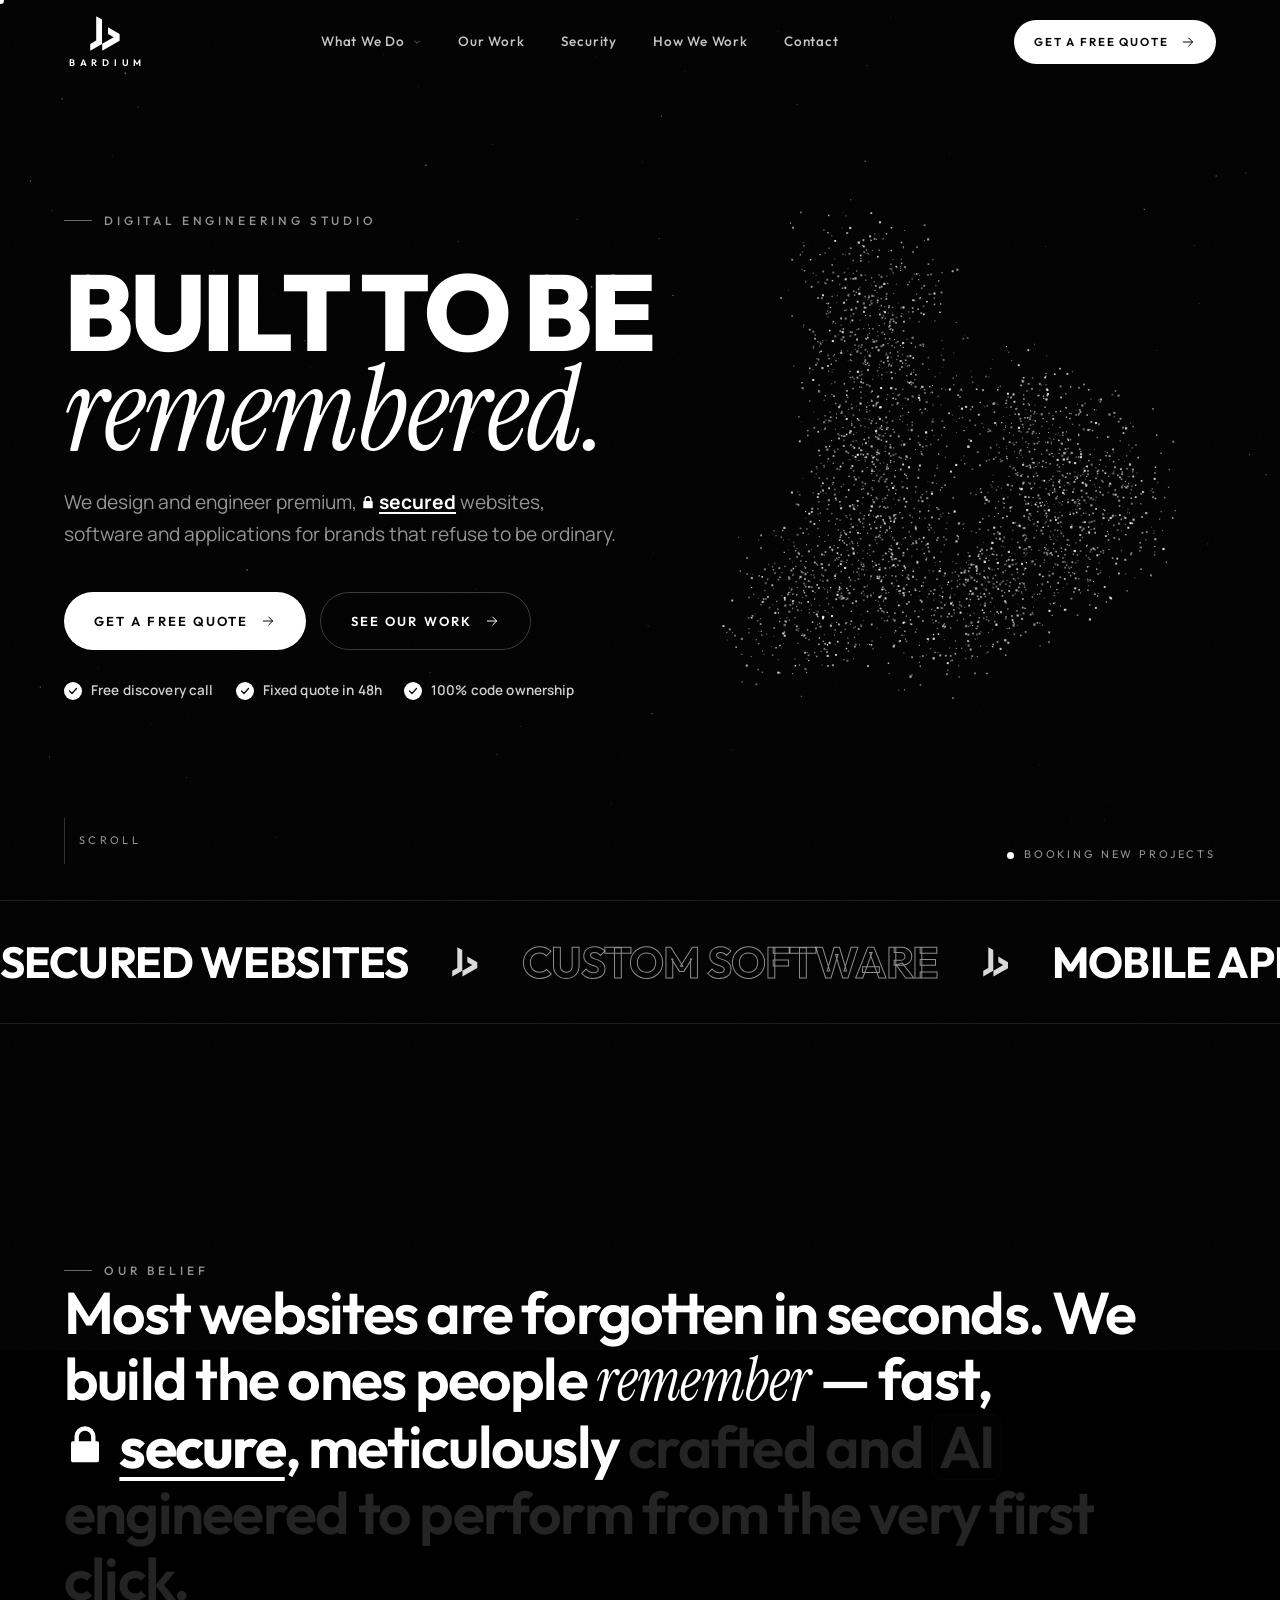
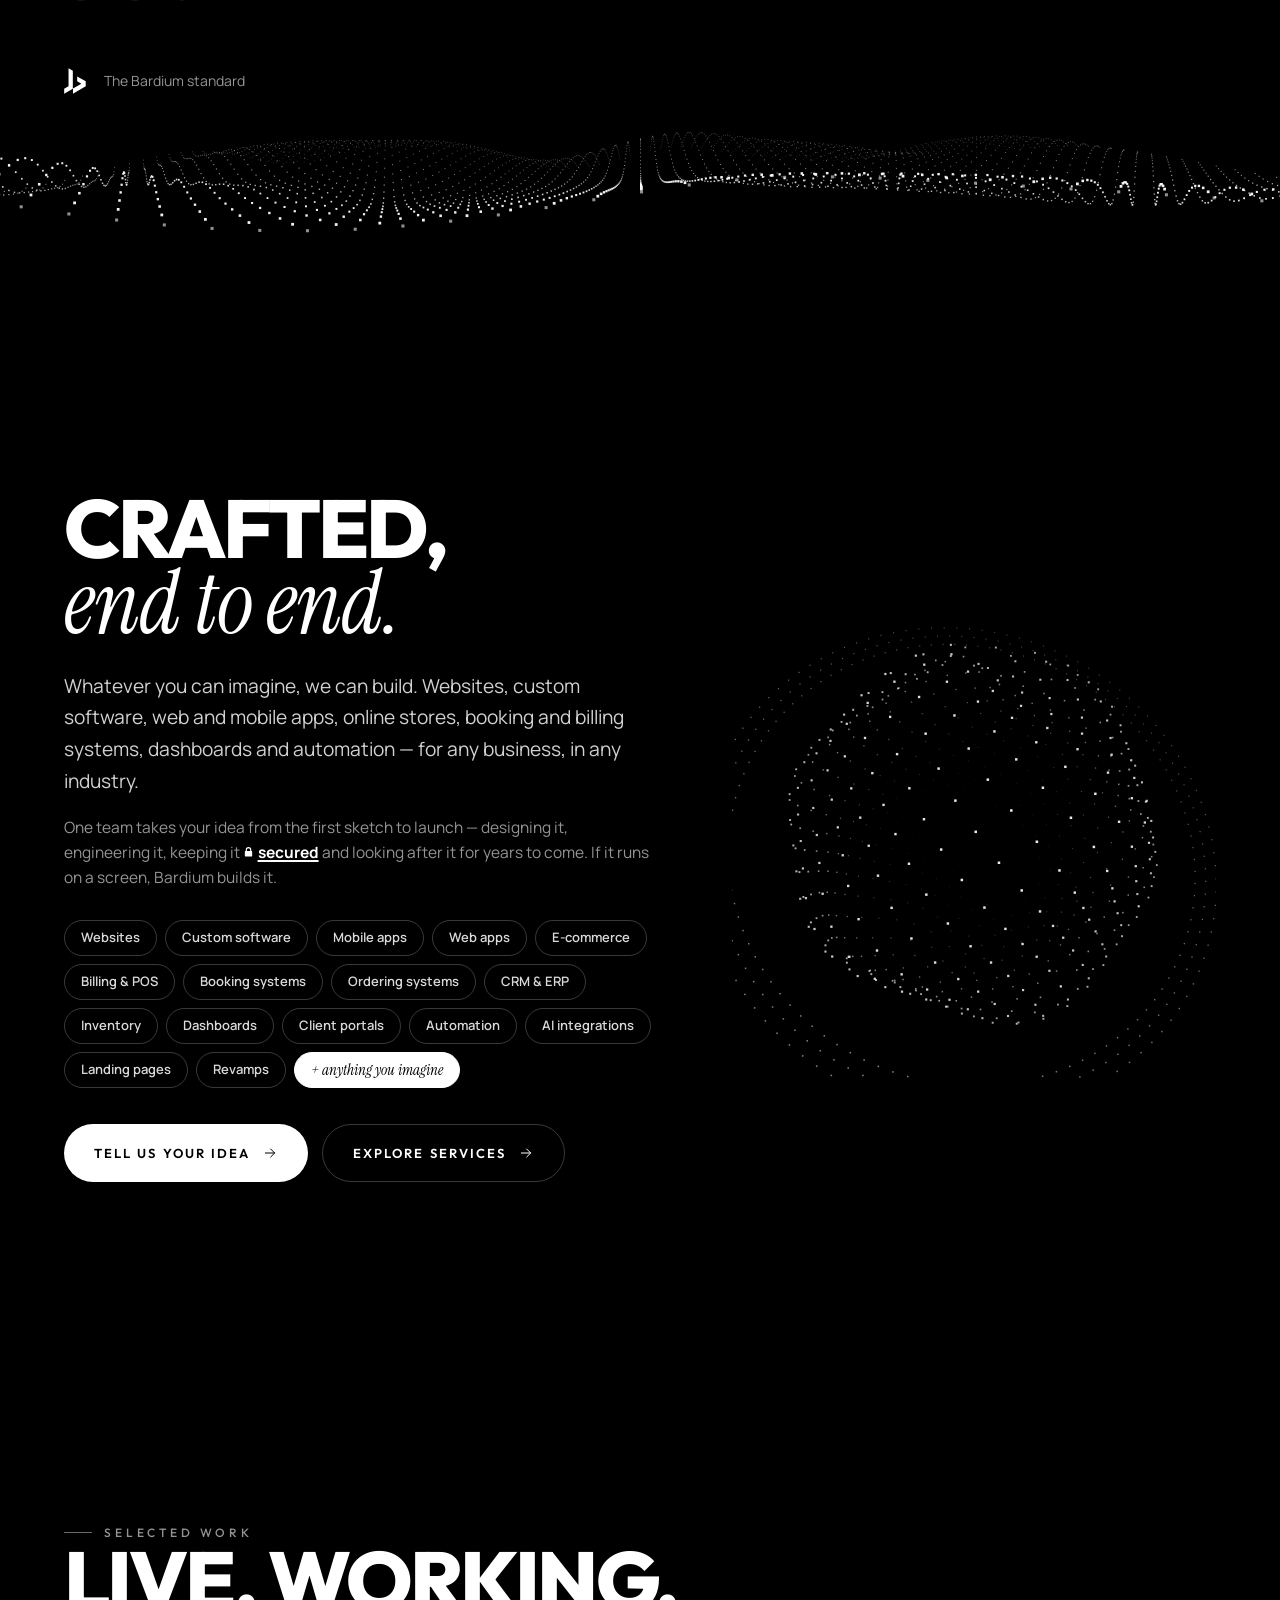
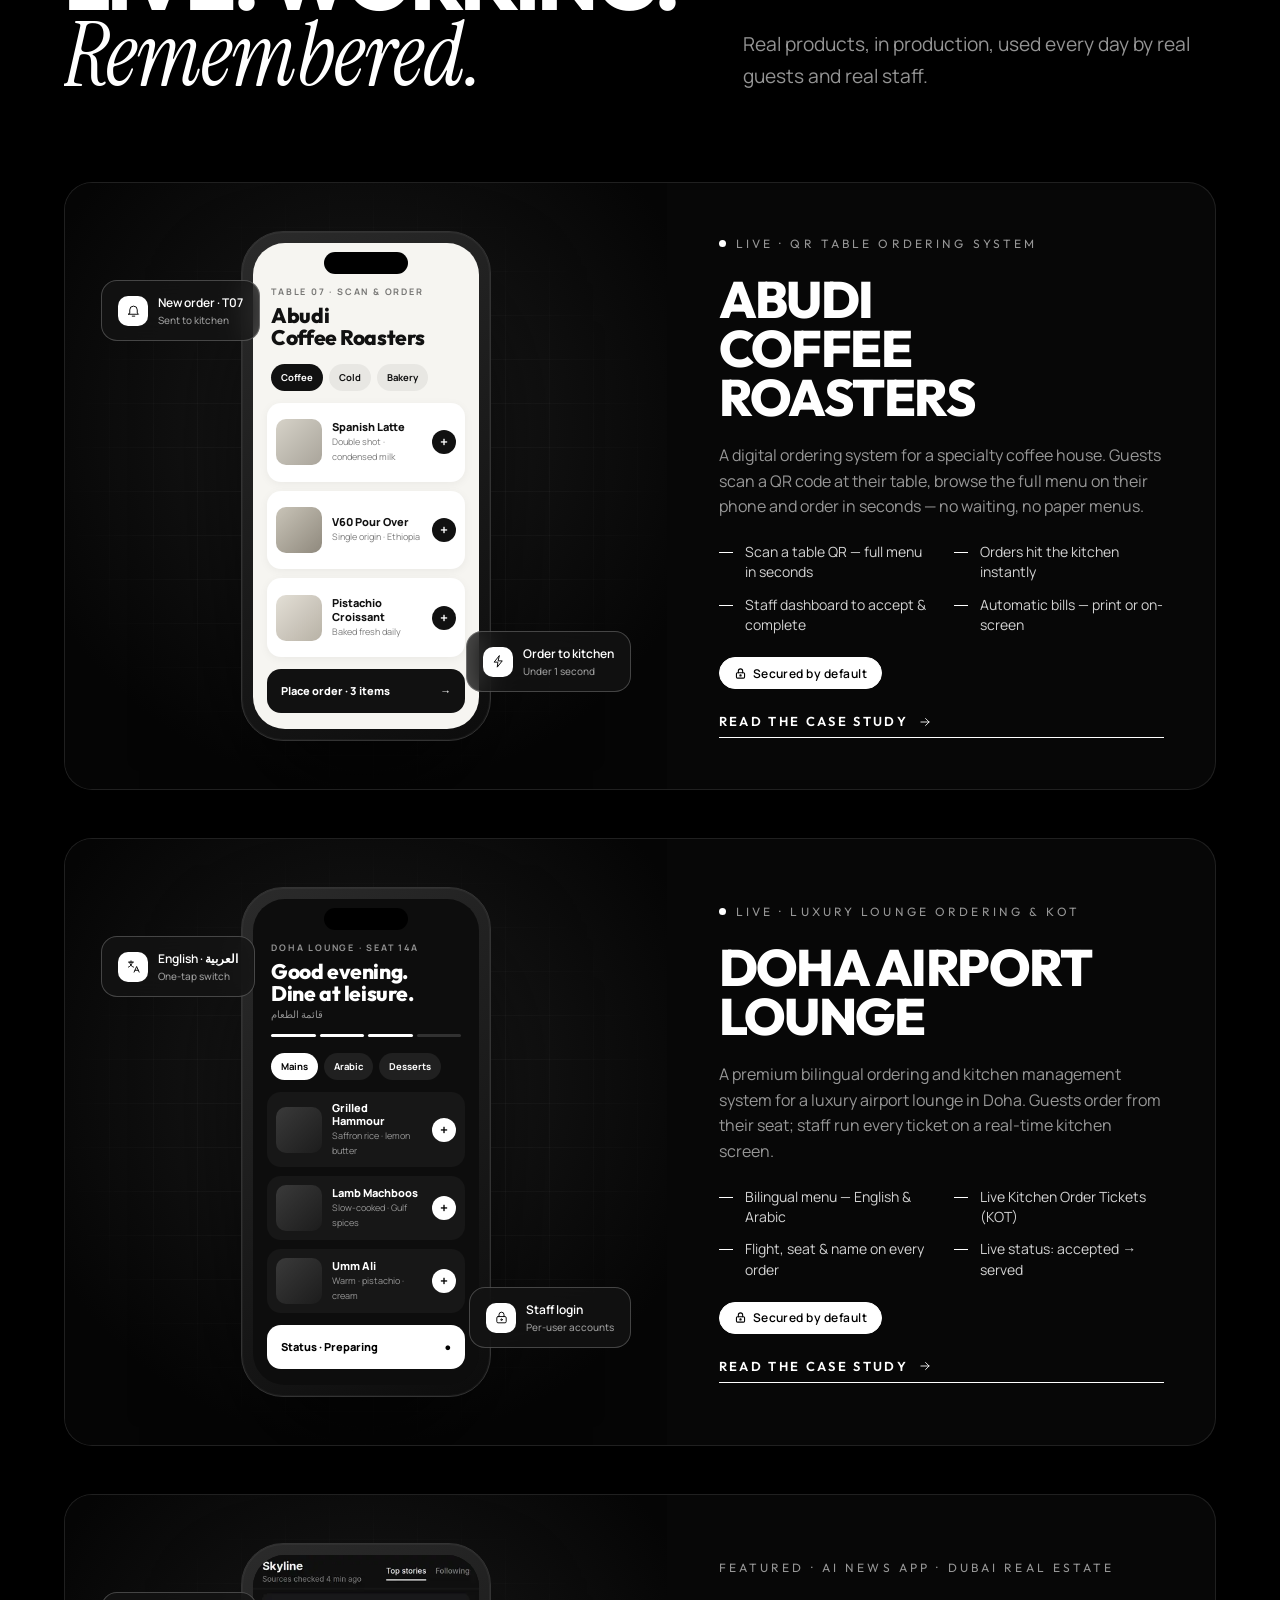
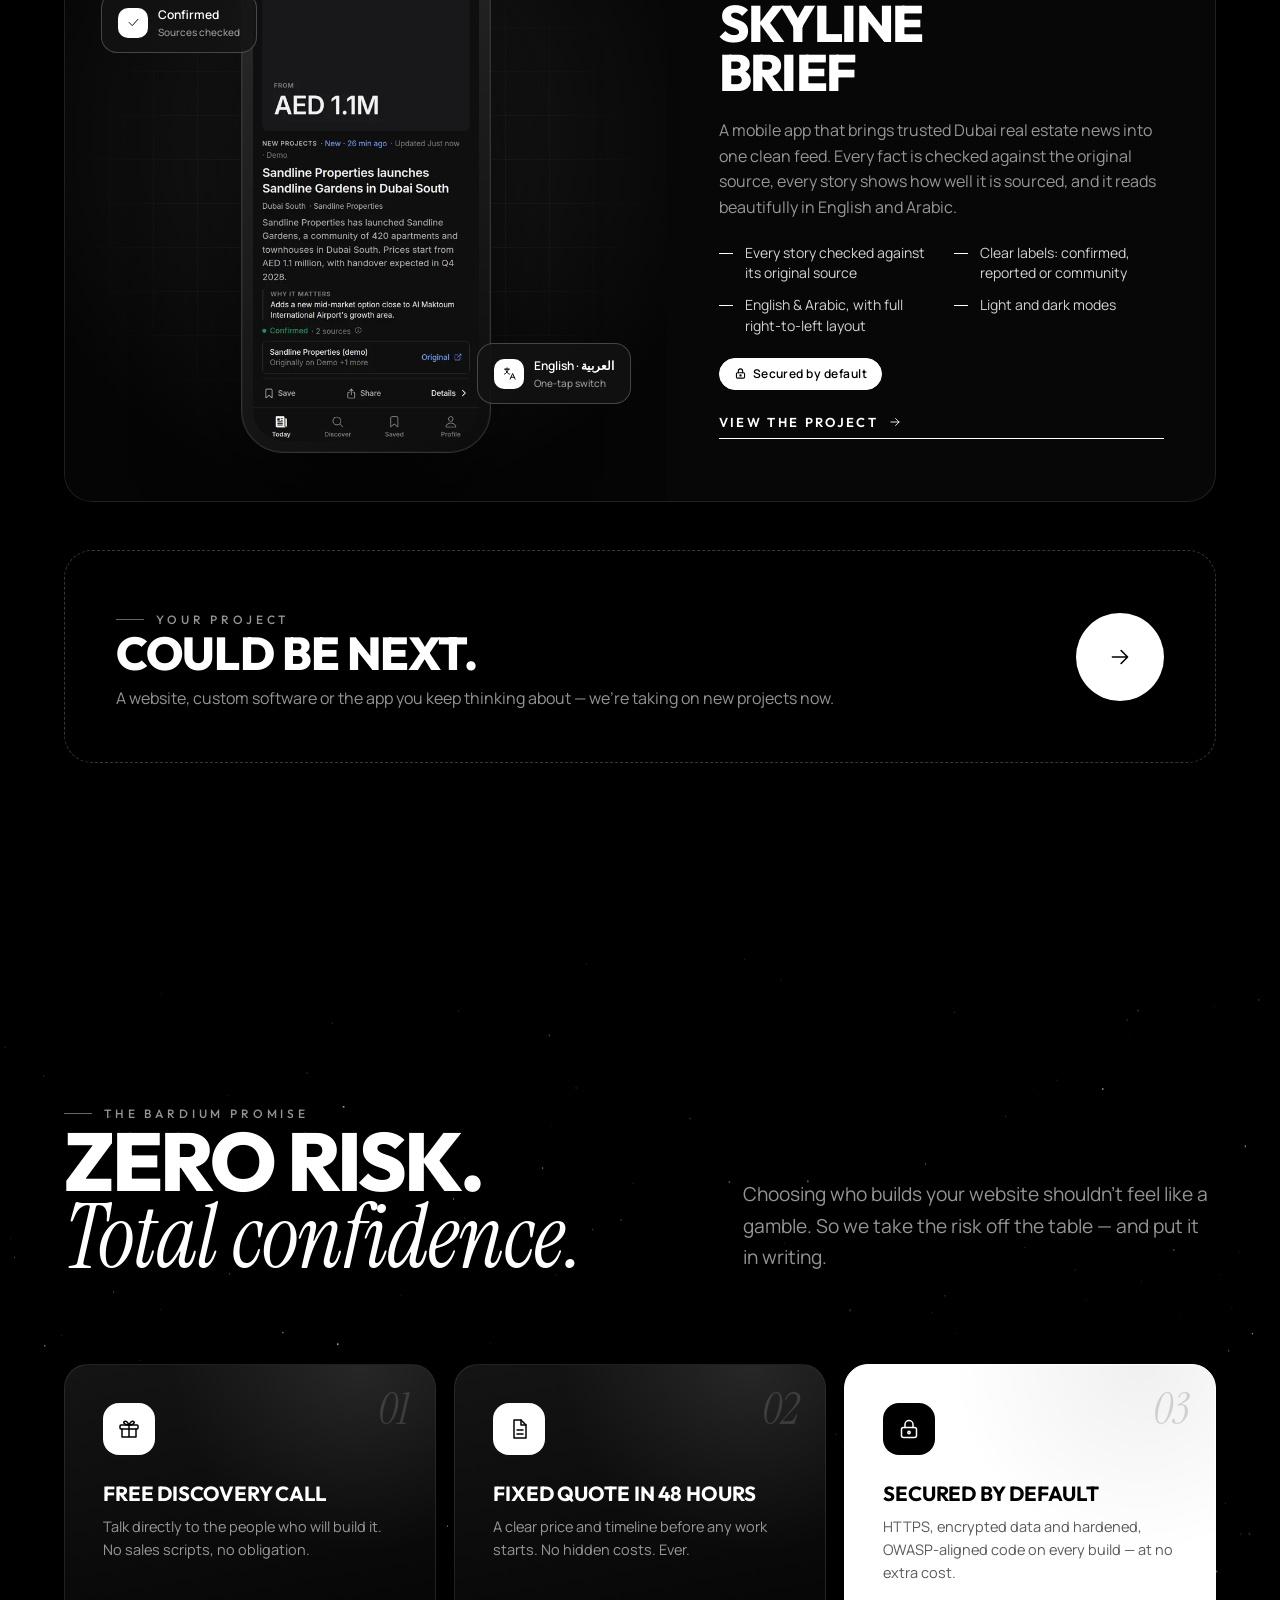
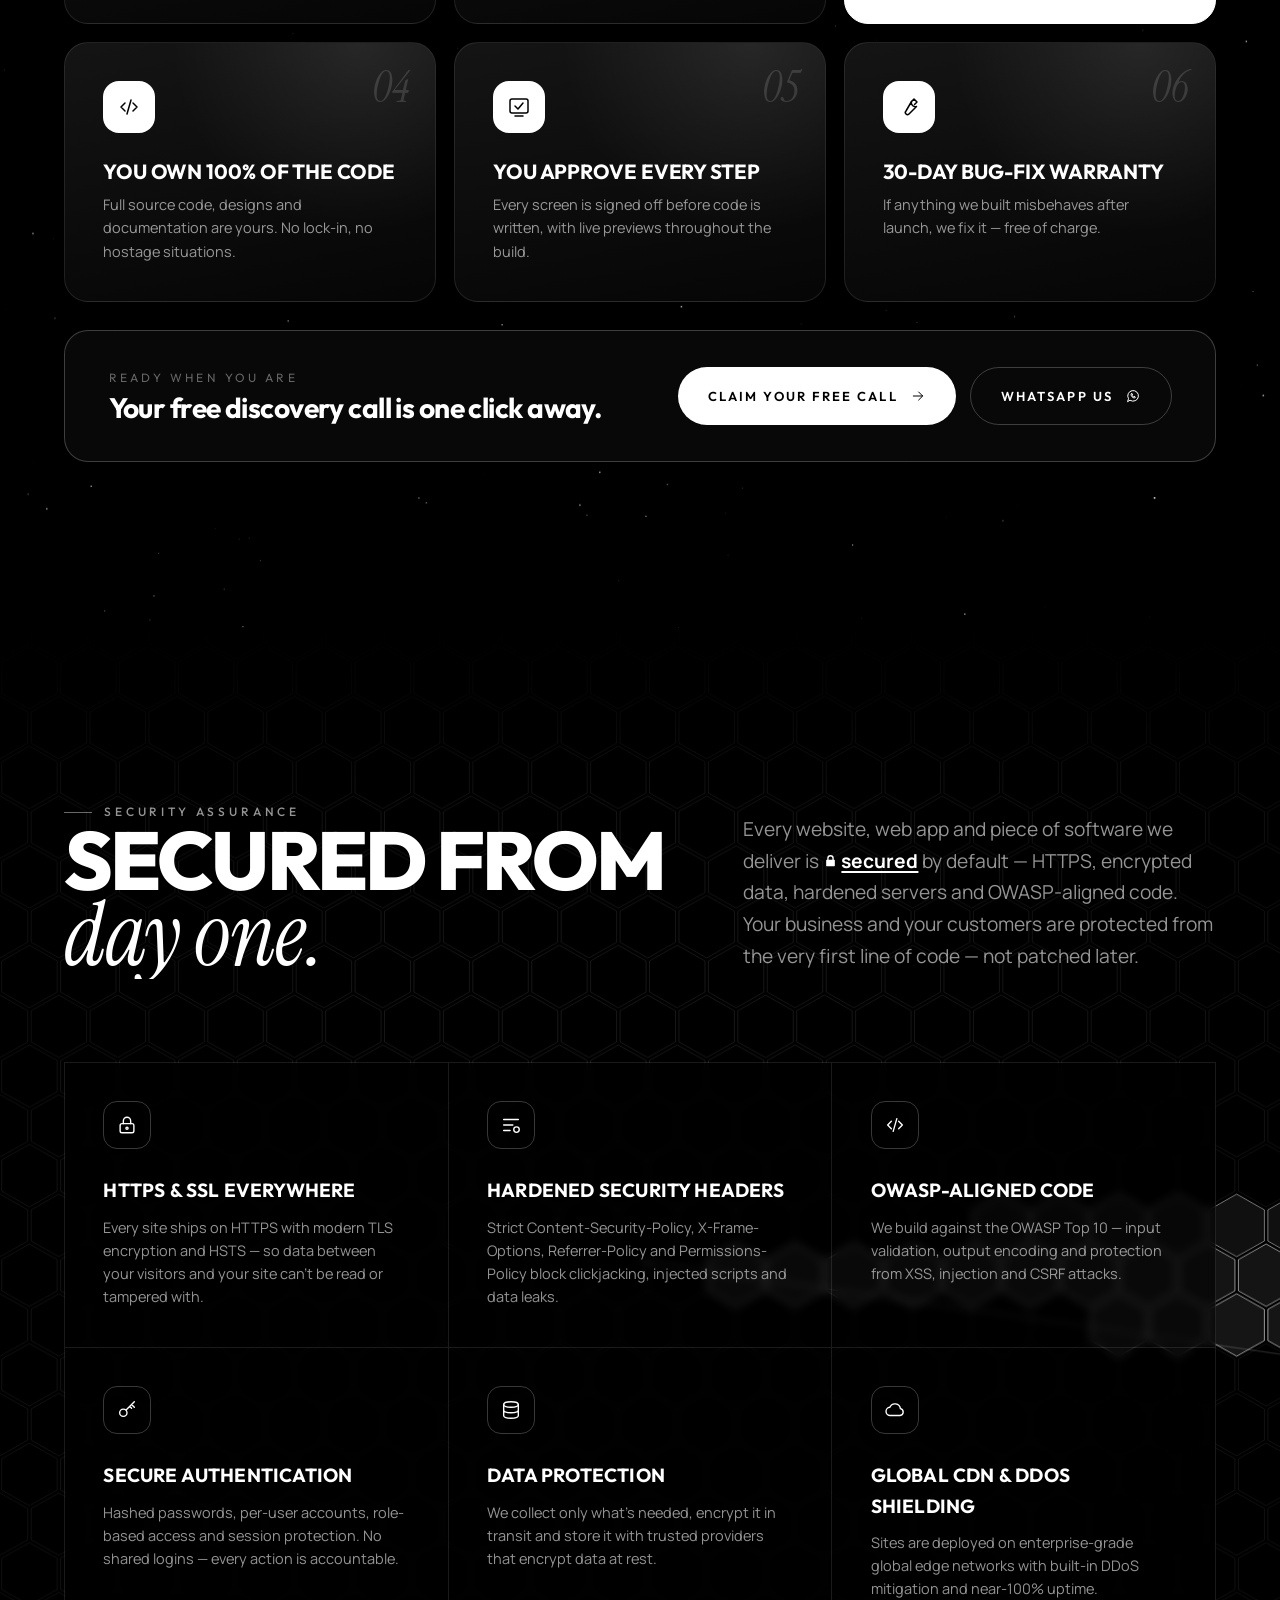
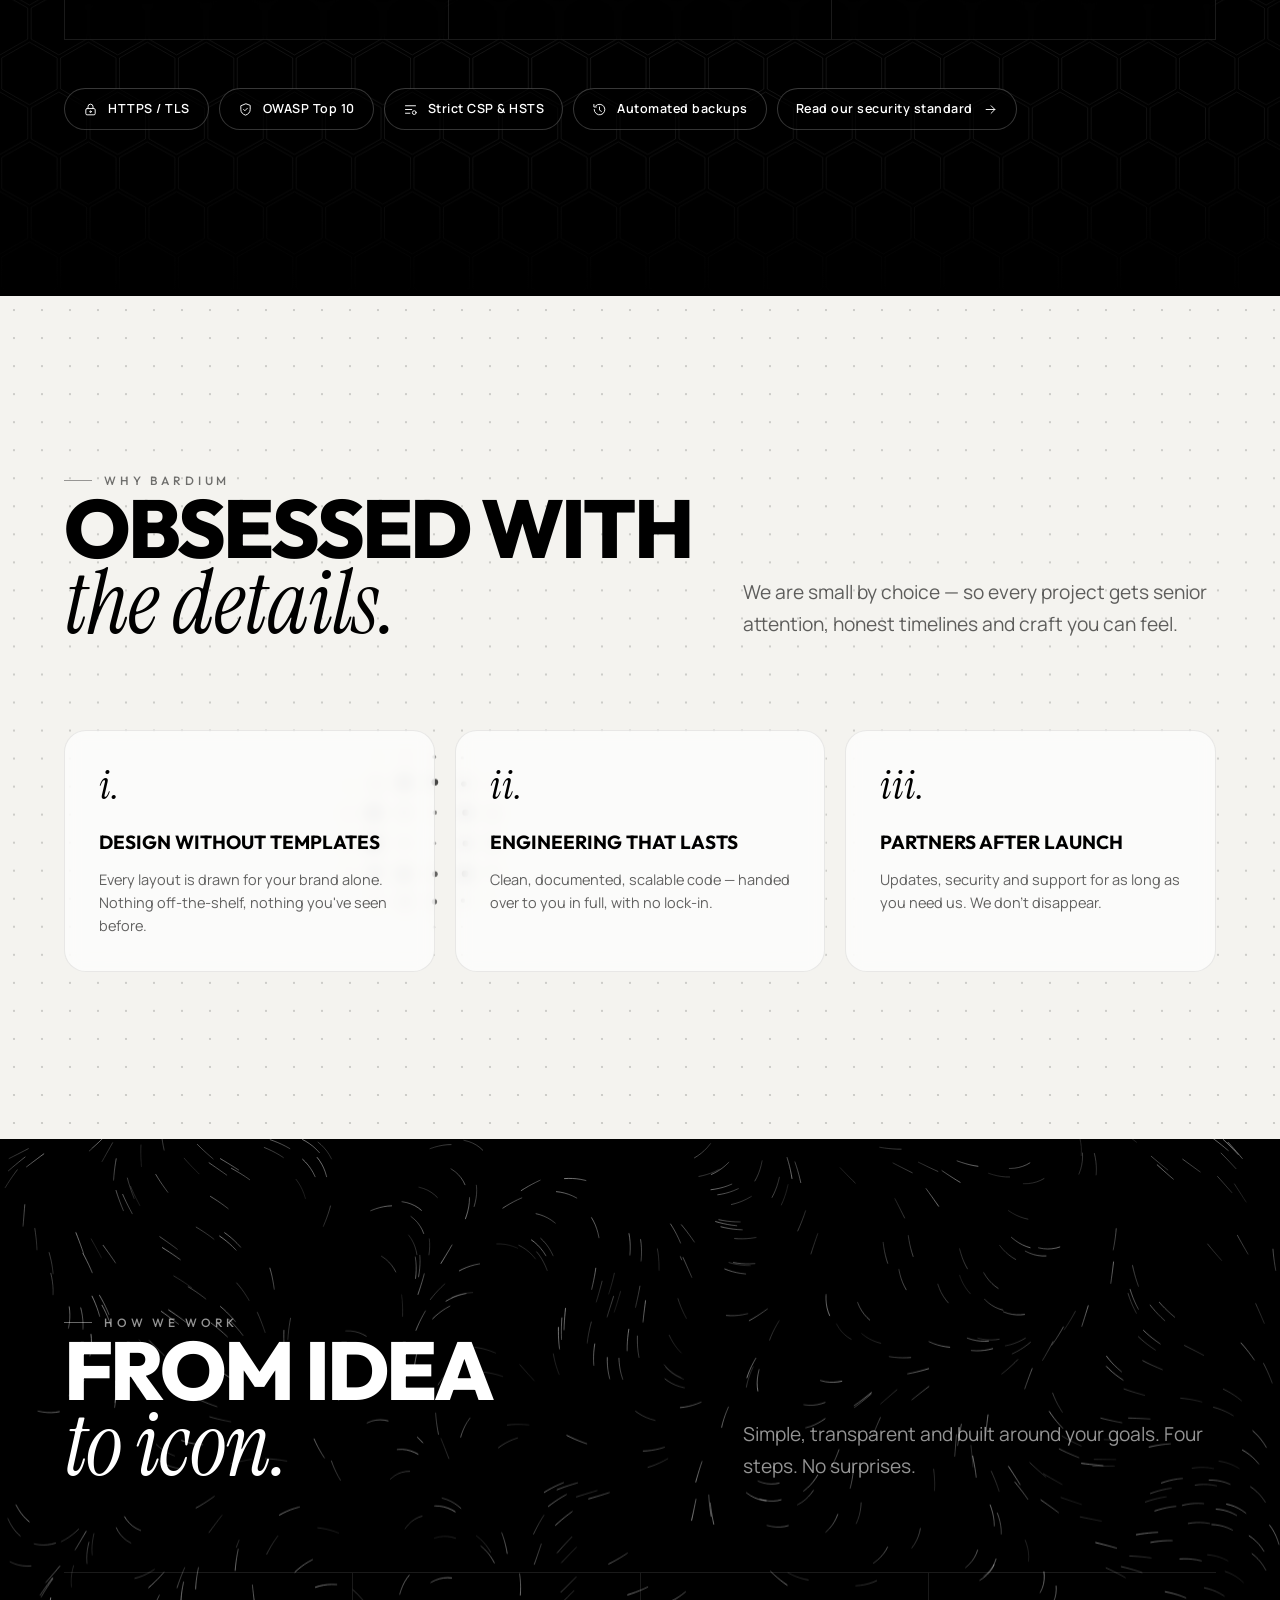
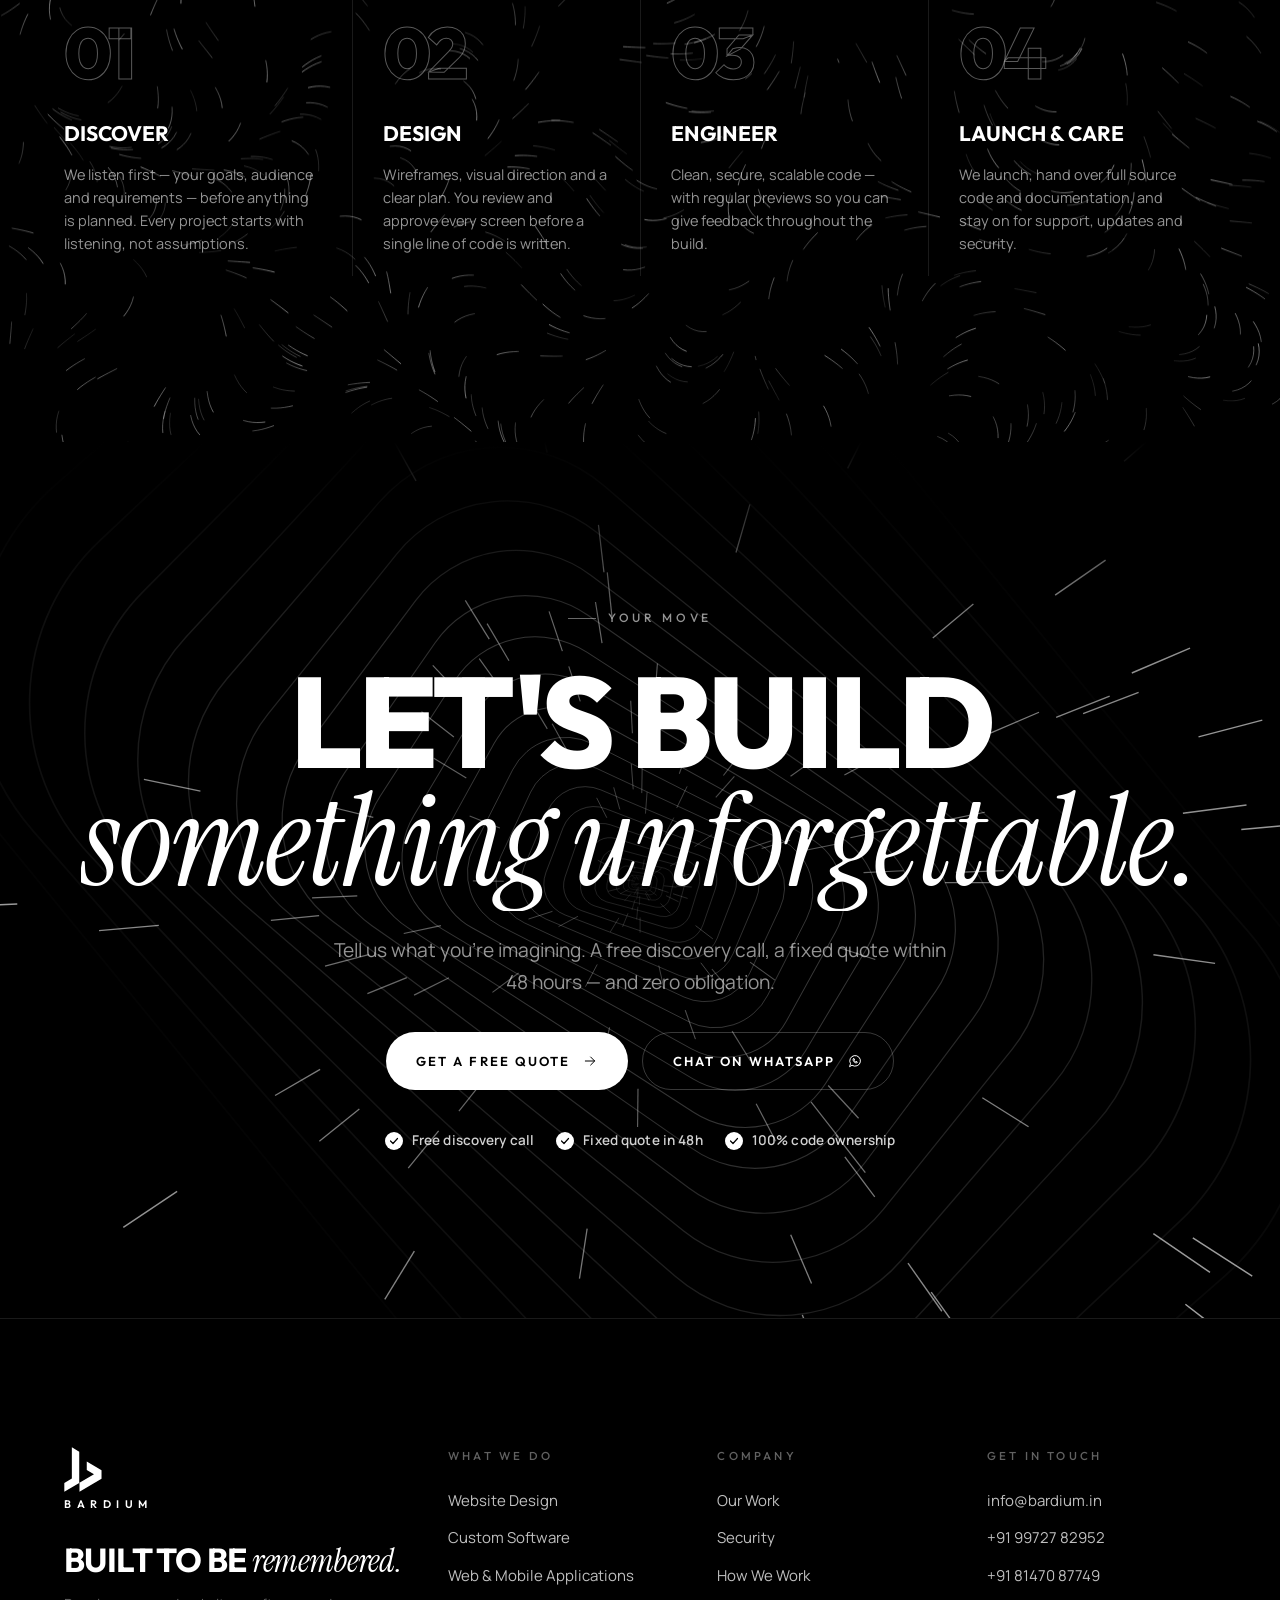
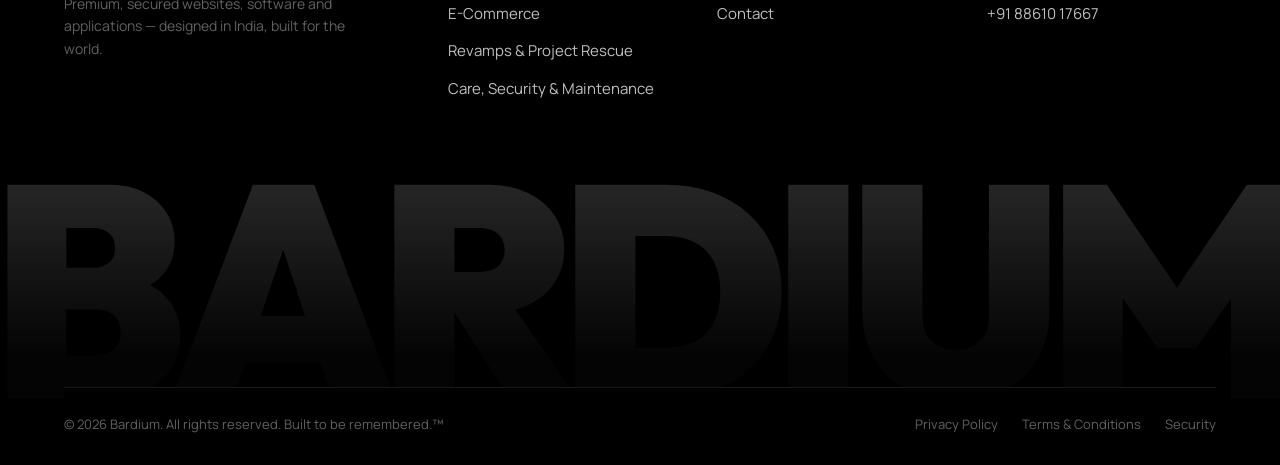
==== commit 34ada2e8: "Add Skyline Brief to Work: clickable project picture links to the project Co-Authored-By: Claude Son" ====
--- a/index.html
+++ b/index.html
@@ -170,6 +170,18 @@
     <a class="link-arrow" href="work.html#lounge">Read the case study <svg viewBox="0 0 24 24" fill="none" stroke="currentColor" stroke-width="1.5" stroke-linecap="round" stroke-linejoin="round" aria-hidden="true"><path d="M5 12h14M13 6l6 6-6 6"/></svg></a>
   </div>
 </article>
+      <article class="work-card" id="skyline" data-reveal>
+  <a class="work-card__visual" href="https://github.com/bardium-co/dubai-real-estate-ai" target="_blank" rel="noopener noreferrer" data-cursor="Open" aria-label="Open the Skyline Brief project (opens in a new tab)"><div class="phone phone--shot" aria-hidden="true"><div class="phone__screen"><img src="assets/img/skyline-brief-app.webp" alt="" width="390" height="844" loading="lazy" decoding="async"></div></div><div class="float-chip float-chip--a" aria-hidden="true"><span class="float-chip__ic"><svg viewBox="0 0 24 24" fill="none" stroke="currentColor" stroke-width="1.5" stroke-linecap="round" stroke-linejoin="round" aria-hidden="true"><path d="m5 12 5 5 9-10"/></svg></span><span>Confirmed<small>Sources checked</small></span></div><div class="float-chip float-chip--b" aria-hidden="true"><span class="float-chip__ic"><svg viewBox="0 0 24 24" fill="none" stroke="currentColor" stroke-width="1.5" stroke-linecap="round" stroke-linejoin="round" aria-hidden="true"><path d="M4 5h8M8 3v2M6 5c0 4 3 7 6 8M10 5c0 3-3 7-6 8"/><path d="m13 21 4-9 4 9M14.5 18h5"/></svg></span><span>English · العربية<small>One-tap switch</small></span></div></a>
+  <div class="work-card__body">
+    <span class="work-card__tag">Featured · AI News App · Dubai Real Estate</span>
+    <h3>Skyline<br>Brief</h3>
+    <p>A mobile app that brings trusted Dubai real estate news into one clean feed. Every fact is checked against the original source, every story shows how well it is sourced, and it reads beautifully in English and Arabic.</p>
+    <ul class="feature-list"><li>Every story checked against its original source</li><li>Clear labels: confirmed, reported or community</li><li>English &amp; Arabic, with full right-to-left layout</li><li>Light and dark modes</li></ul>
+    <div class="chips"><span class="chip chip--secure"><svg viewBox="0 0 24 24" fill="none" stroke="currentColor" stroke-width="1.5" stroke-linecap="round" stroke-linejoin="round" aria-hidden="true"><rect x="4.5" y="10.5" width="15" height="10" rx="2"/><path d="M8 10.5V7.5a4 4 0 0 1 8 0v3"/><circle cx="12" cy="15.5" r="1.2"/></svg> Secured by default</span></div>
+    
+    <a class="link-arrow" href="https://github.com/bardium-co/dubai-real-estate-ai" target="_blank" rel="noopener noreferrer">View the project <svg viewBox="0 0 24 24" fill="none" stroke="currentColor" stroke-width="1.5" stroke-linecap="round" stroke-linejoin="round" aria-hidden="true"><path d="M5 12h14M13 6l6 6-6 6"/></svg></a>
+  </div>
+</article>
       <a class="next-card" href="contact.html" data-reveal>
   <div><span class="eyebrow">Your project</span><h3>Could be next.</h3><p class="muted">A website, custom software or the app you keep thinking about — we're taking on new projects now.</p></div>
   <span class="round-arrow"><svg viewBox="0 0 24 24" fill="none" stroke="currentColor" stroke-width="1.5" stroke-linecap="round" stroke-linejoin="round" aria-hidden="true"><path d="M5 12h14M13 6l6 6-6 6"/></svg></span>
--- a/assets/css/style.css
+++ b/assets/css/style.css
@@ -1064,3 +1064,9 @@
   .caps li { height: 32px; padding: 0 12px; font-size: 12px; }
   .crafted__visual { max-width: 300px; }
 }
+
+/* Skyline Brief card: real app screenshot inside the phone, whole picture is a link */
+a.work-card__visual { color: inherit; cursor: pointer; }
+.phone--shot .phone__screen { background: #0d0d0d; }
+.phone--shot .phone__screen img { width: 100%; height: 100%; object-fit: cover; object-position: top center; display: block; }
+a.work-card__visual:focus-visible { outline: 2px solid #fff; outline-offset: -6px; }
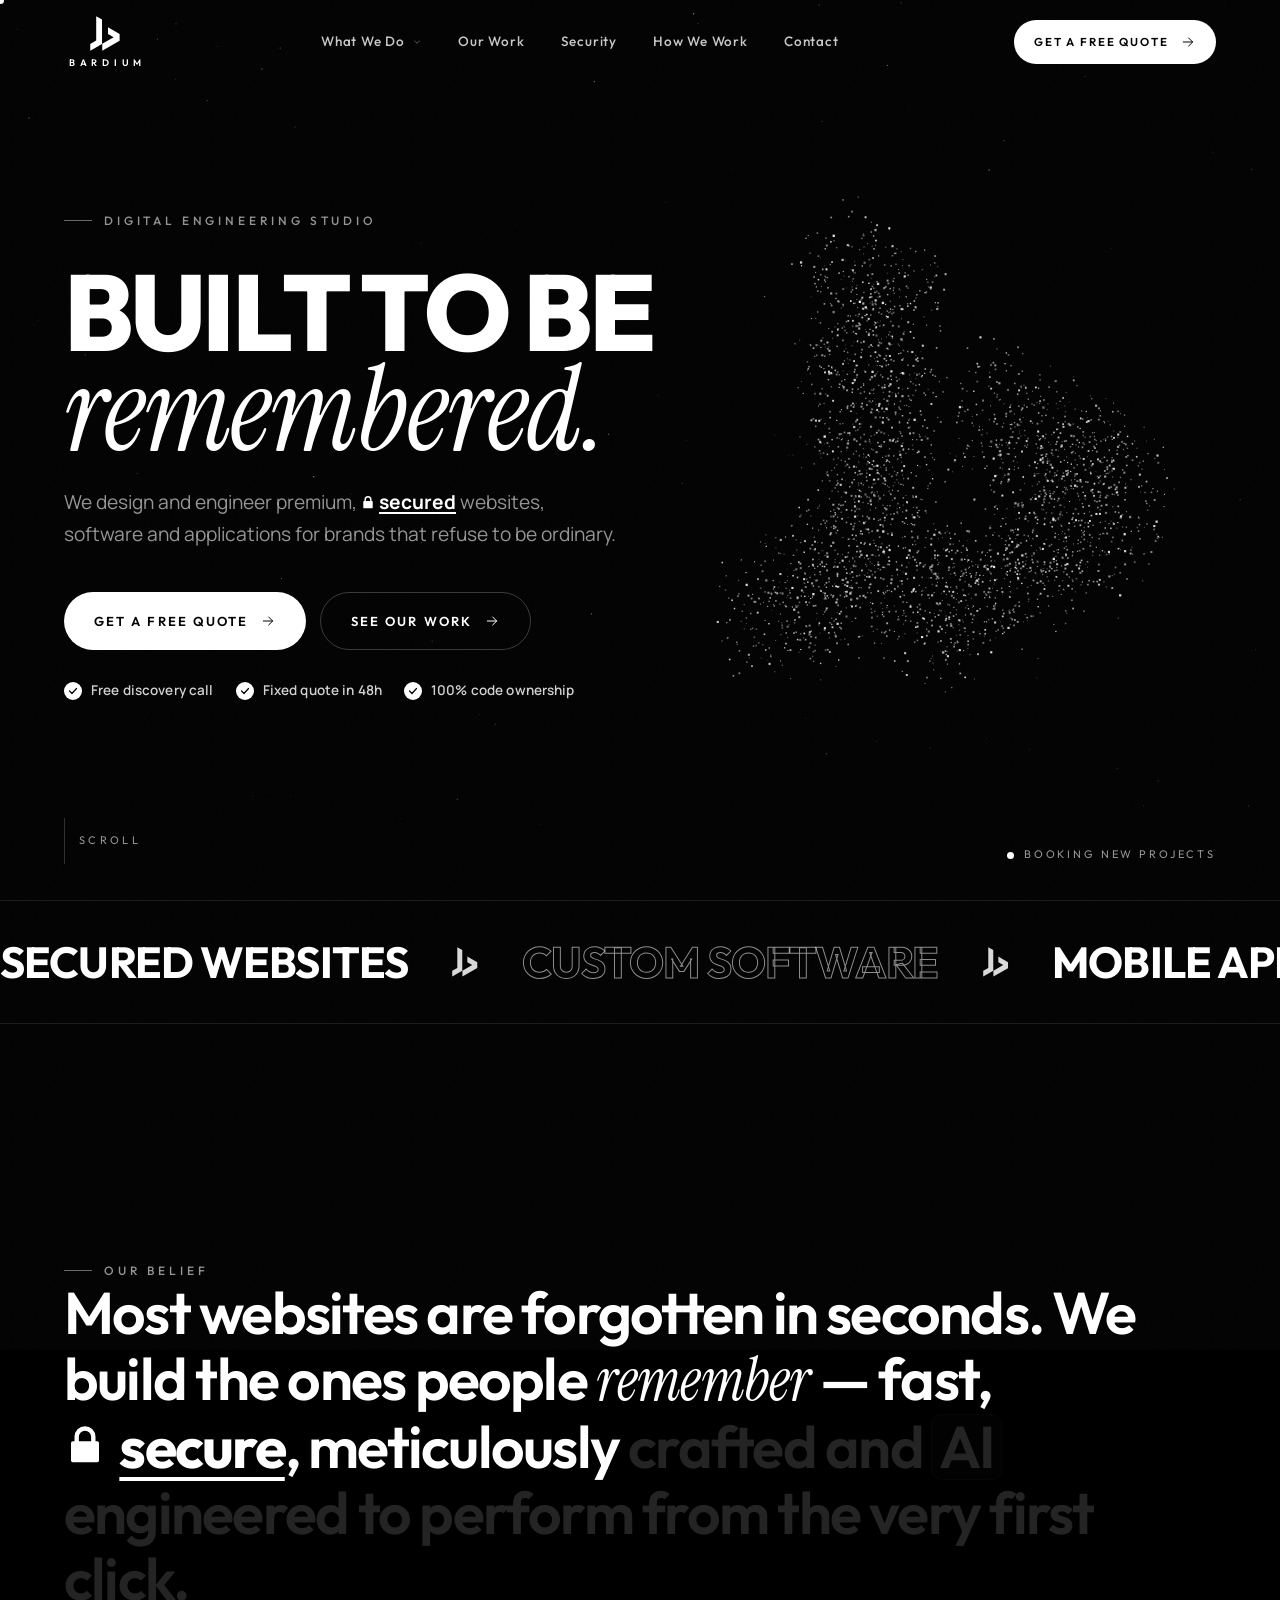
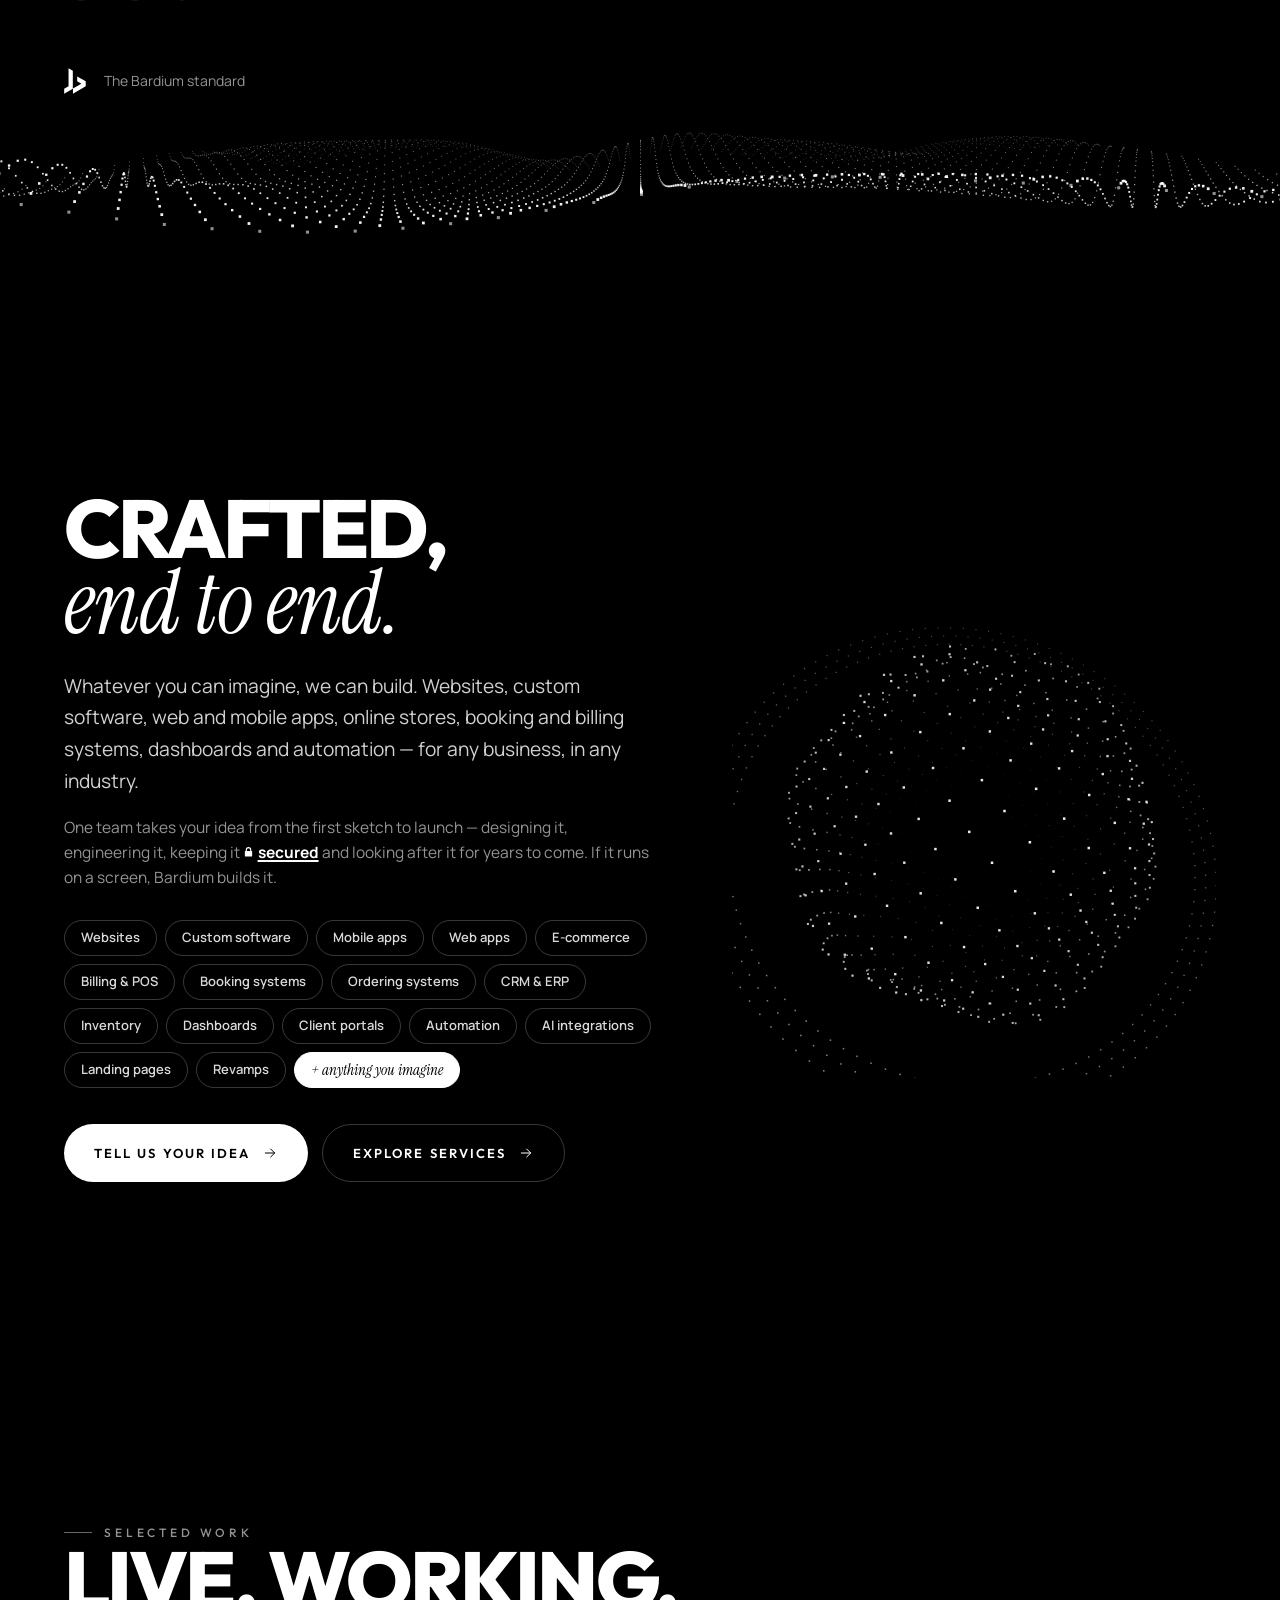
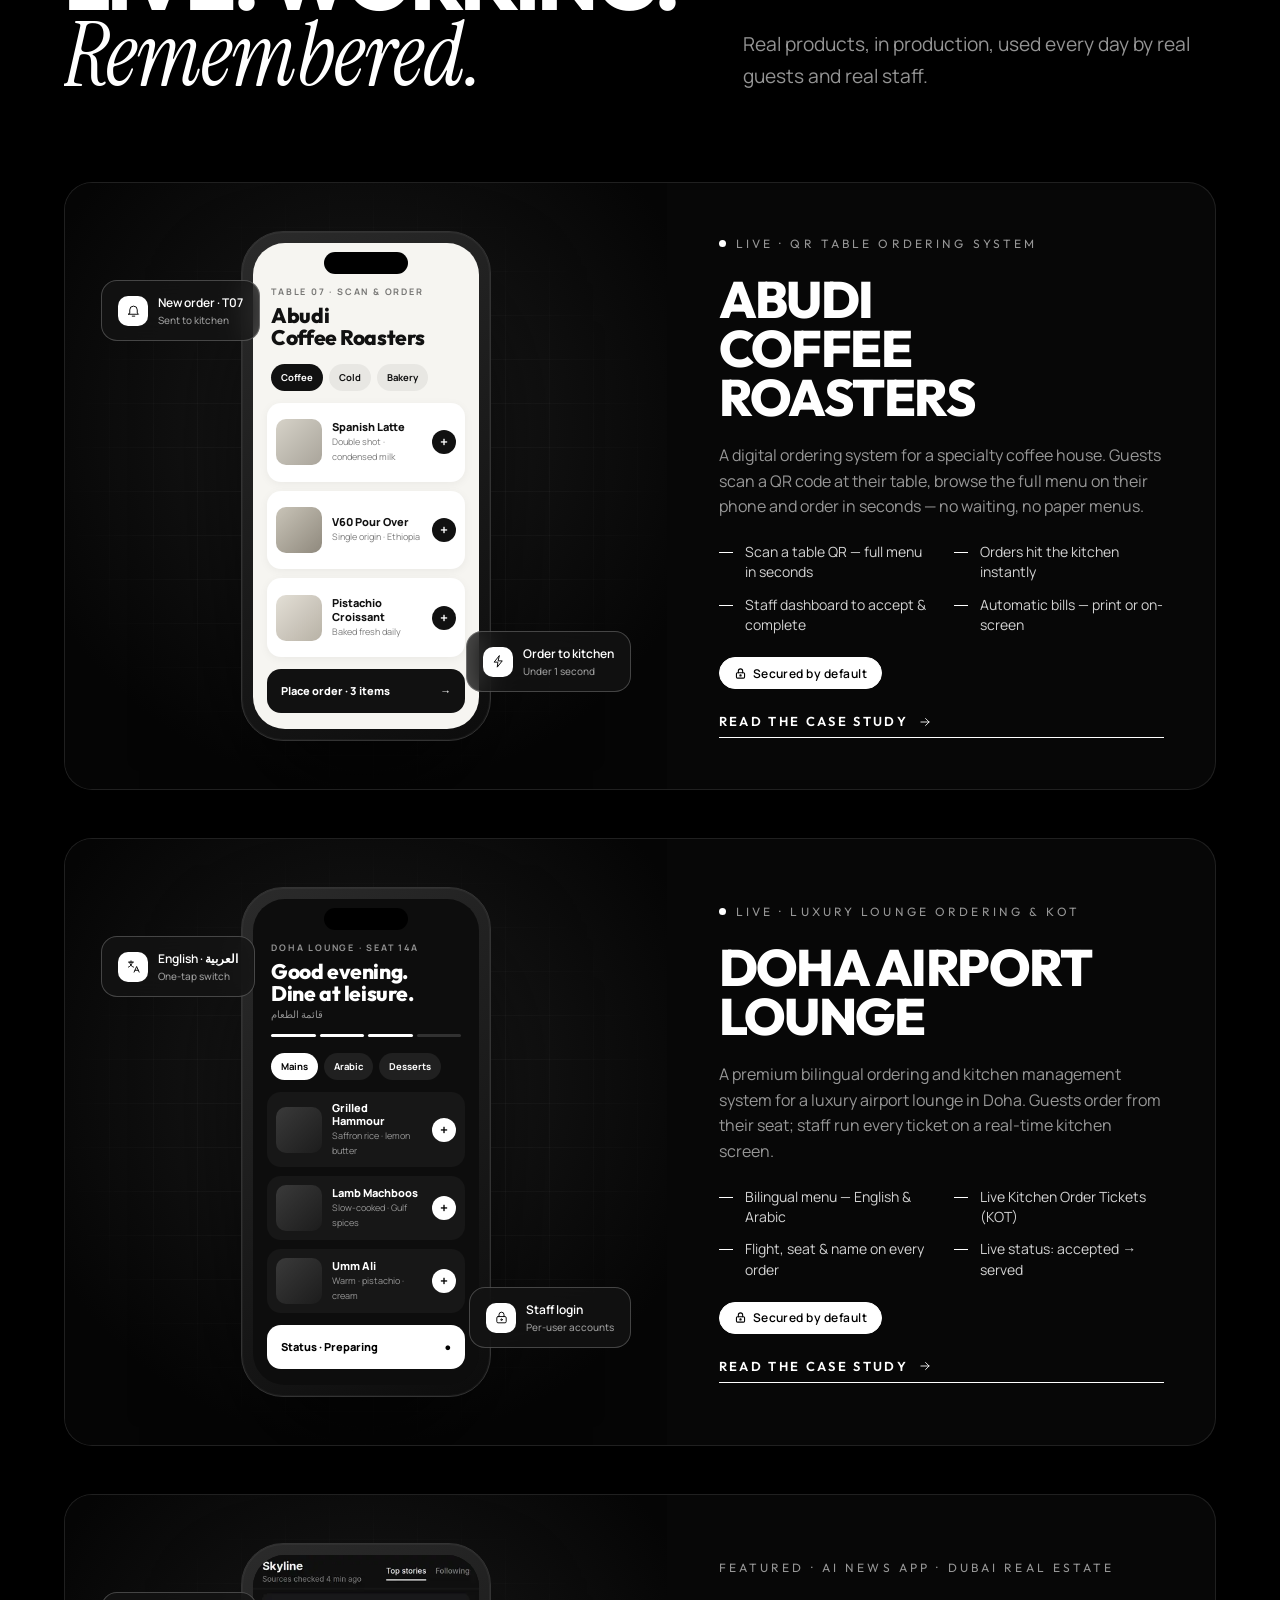
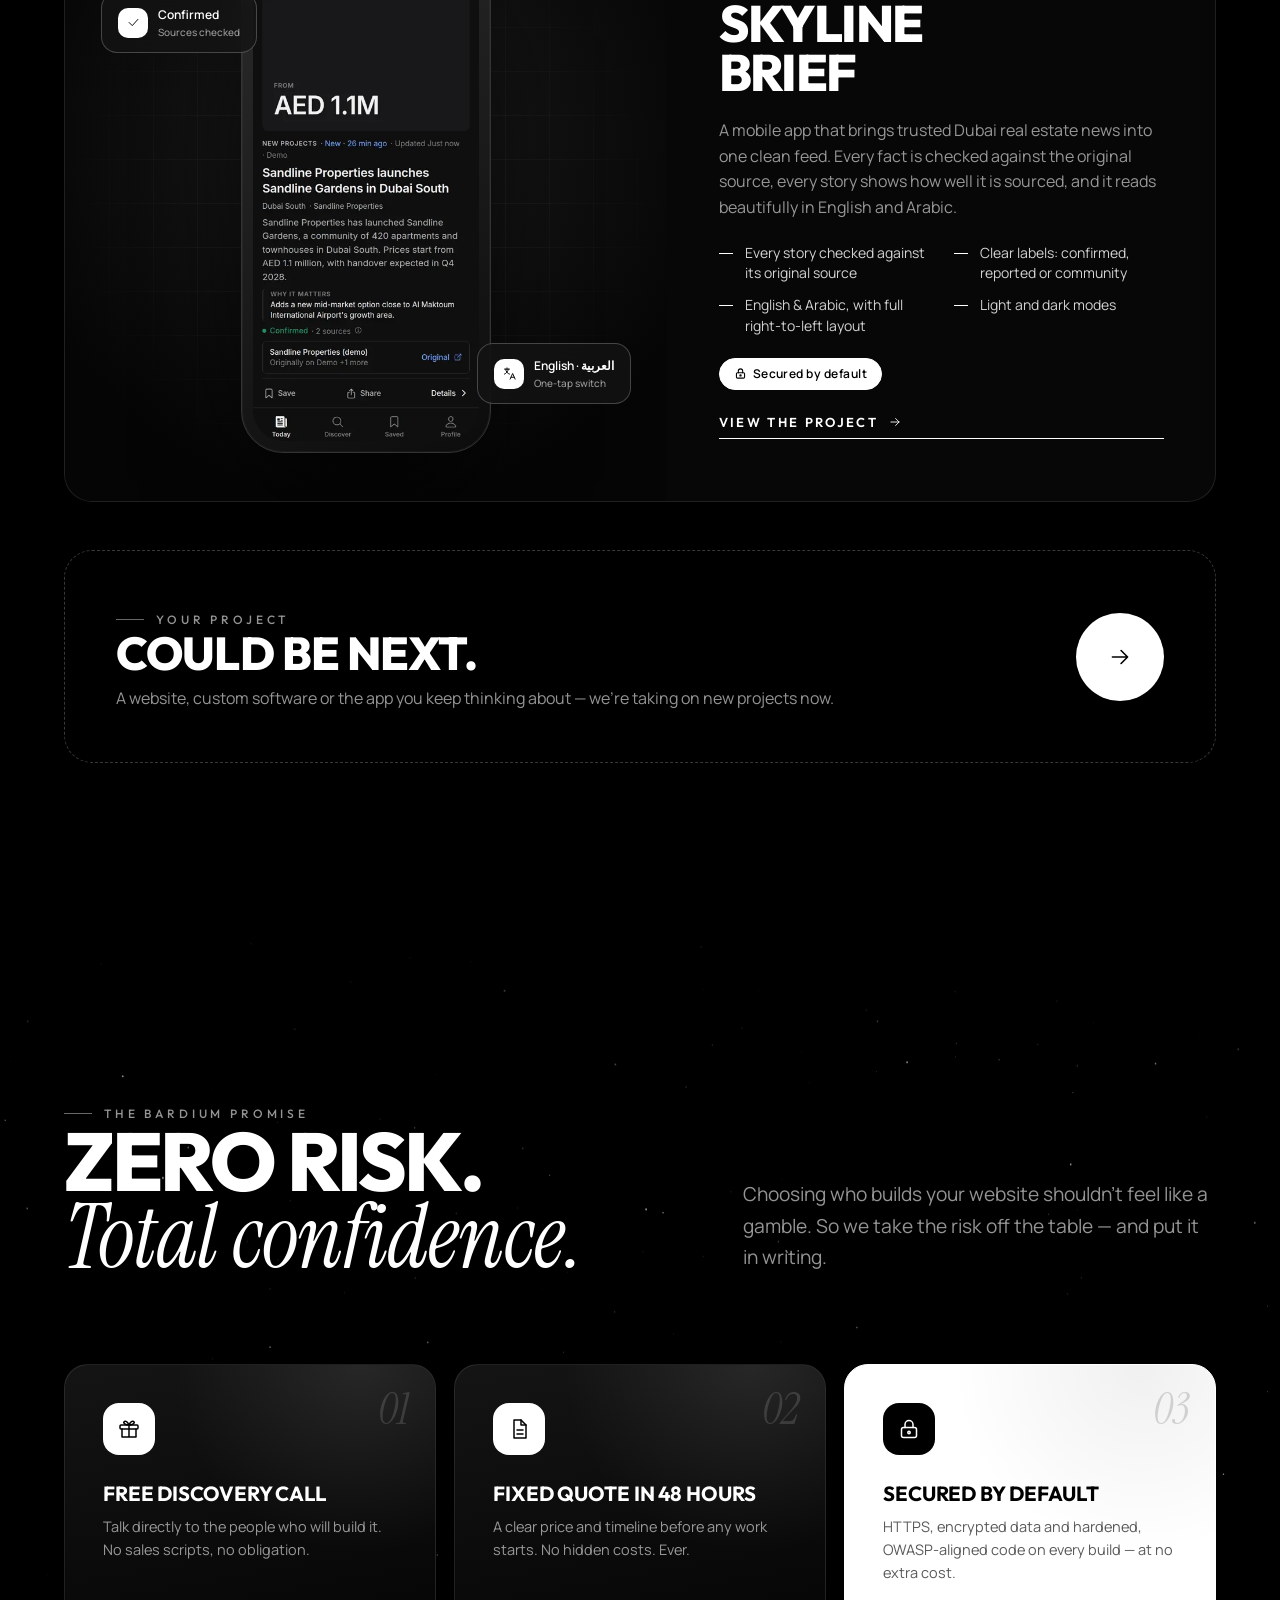
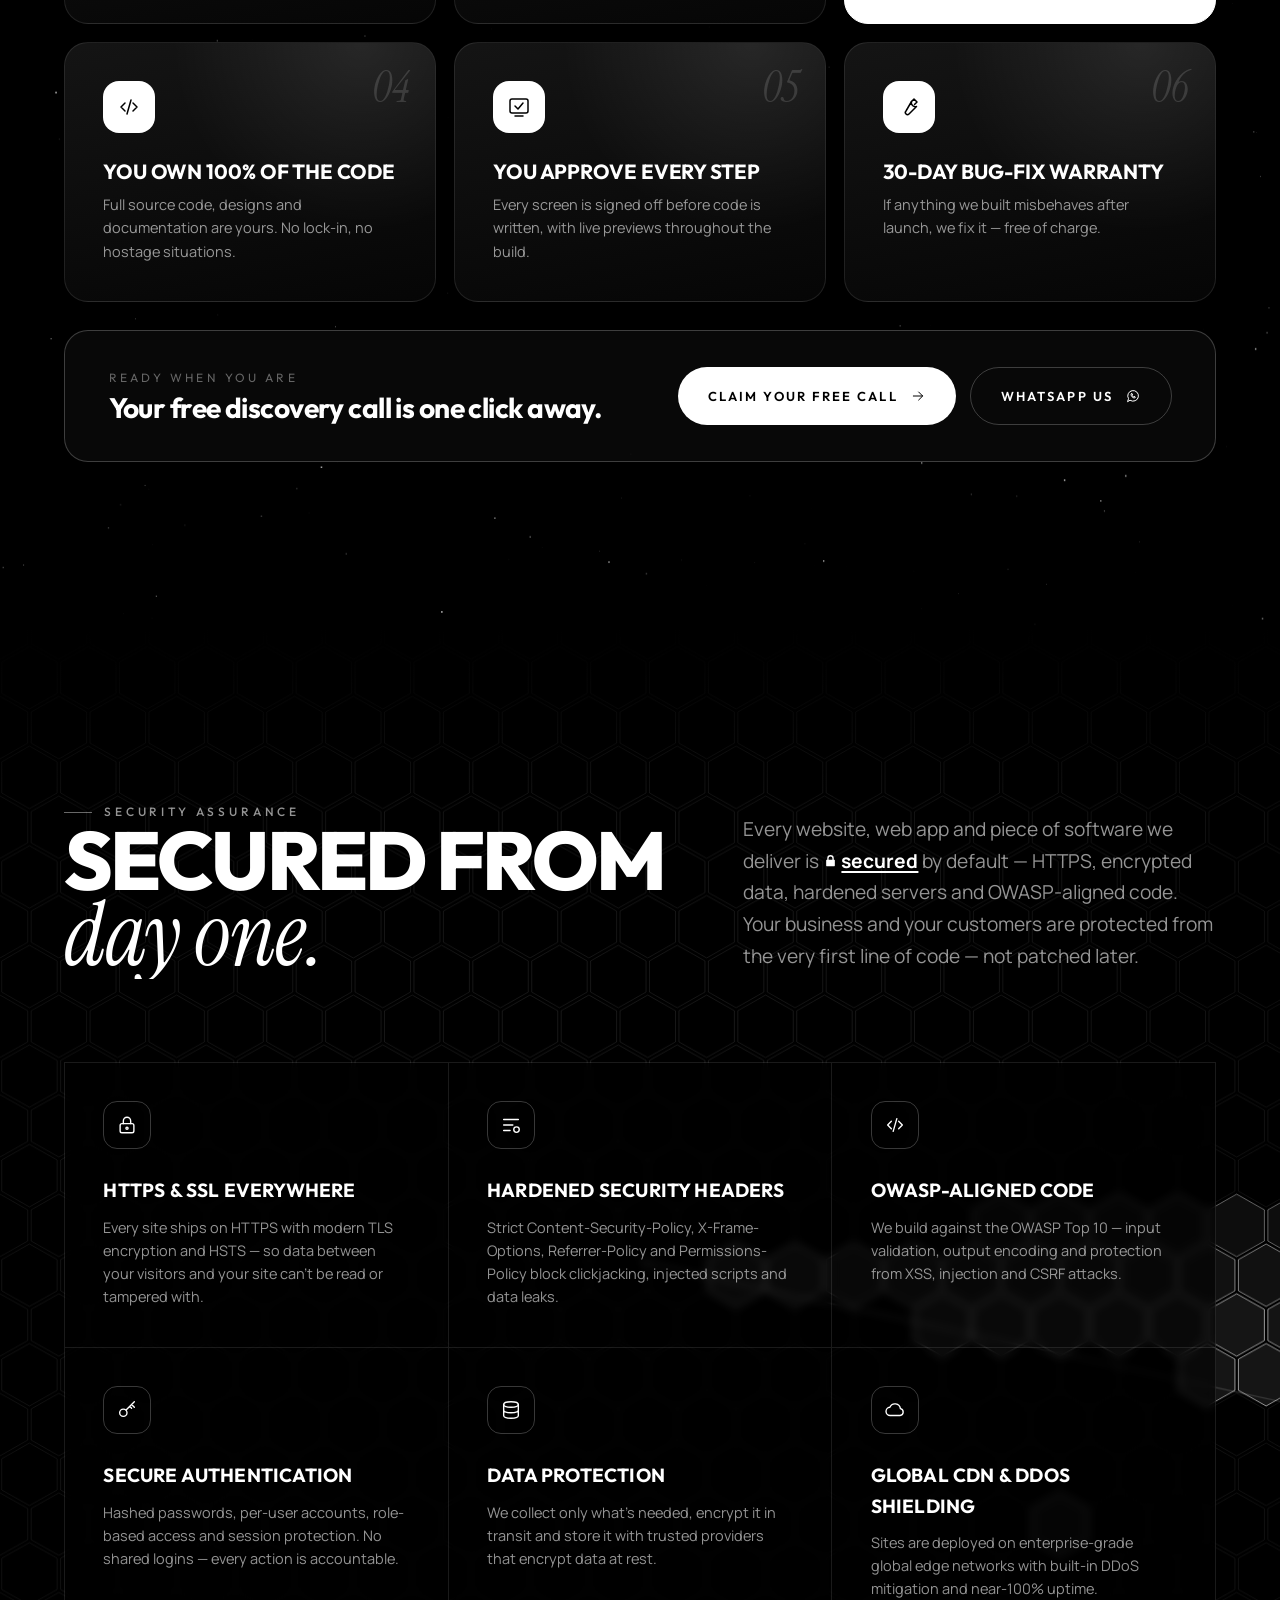
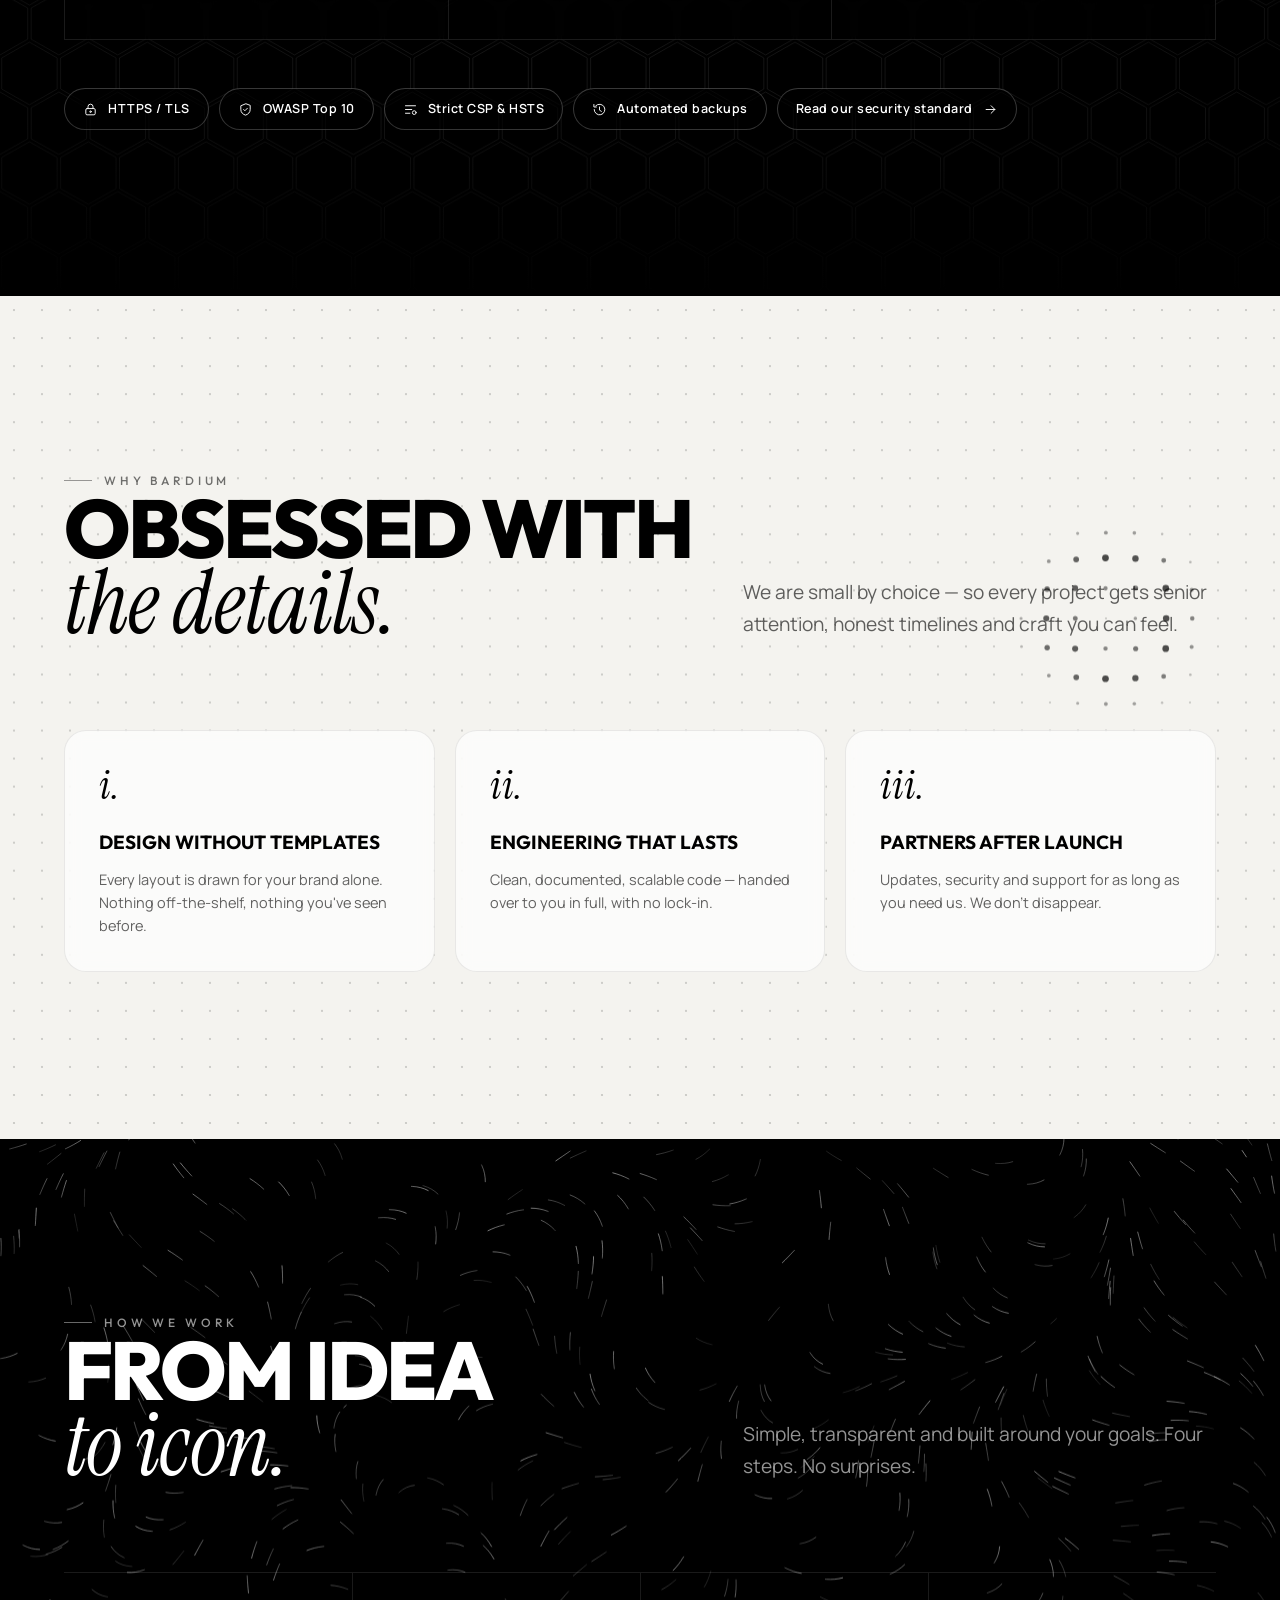
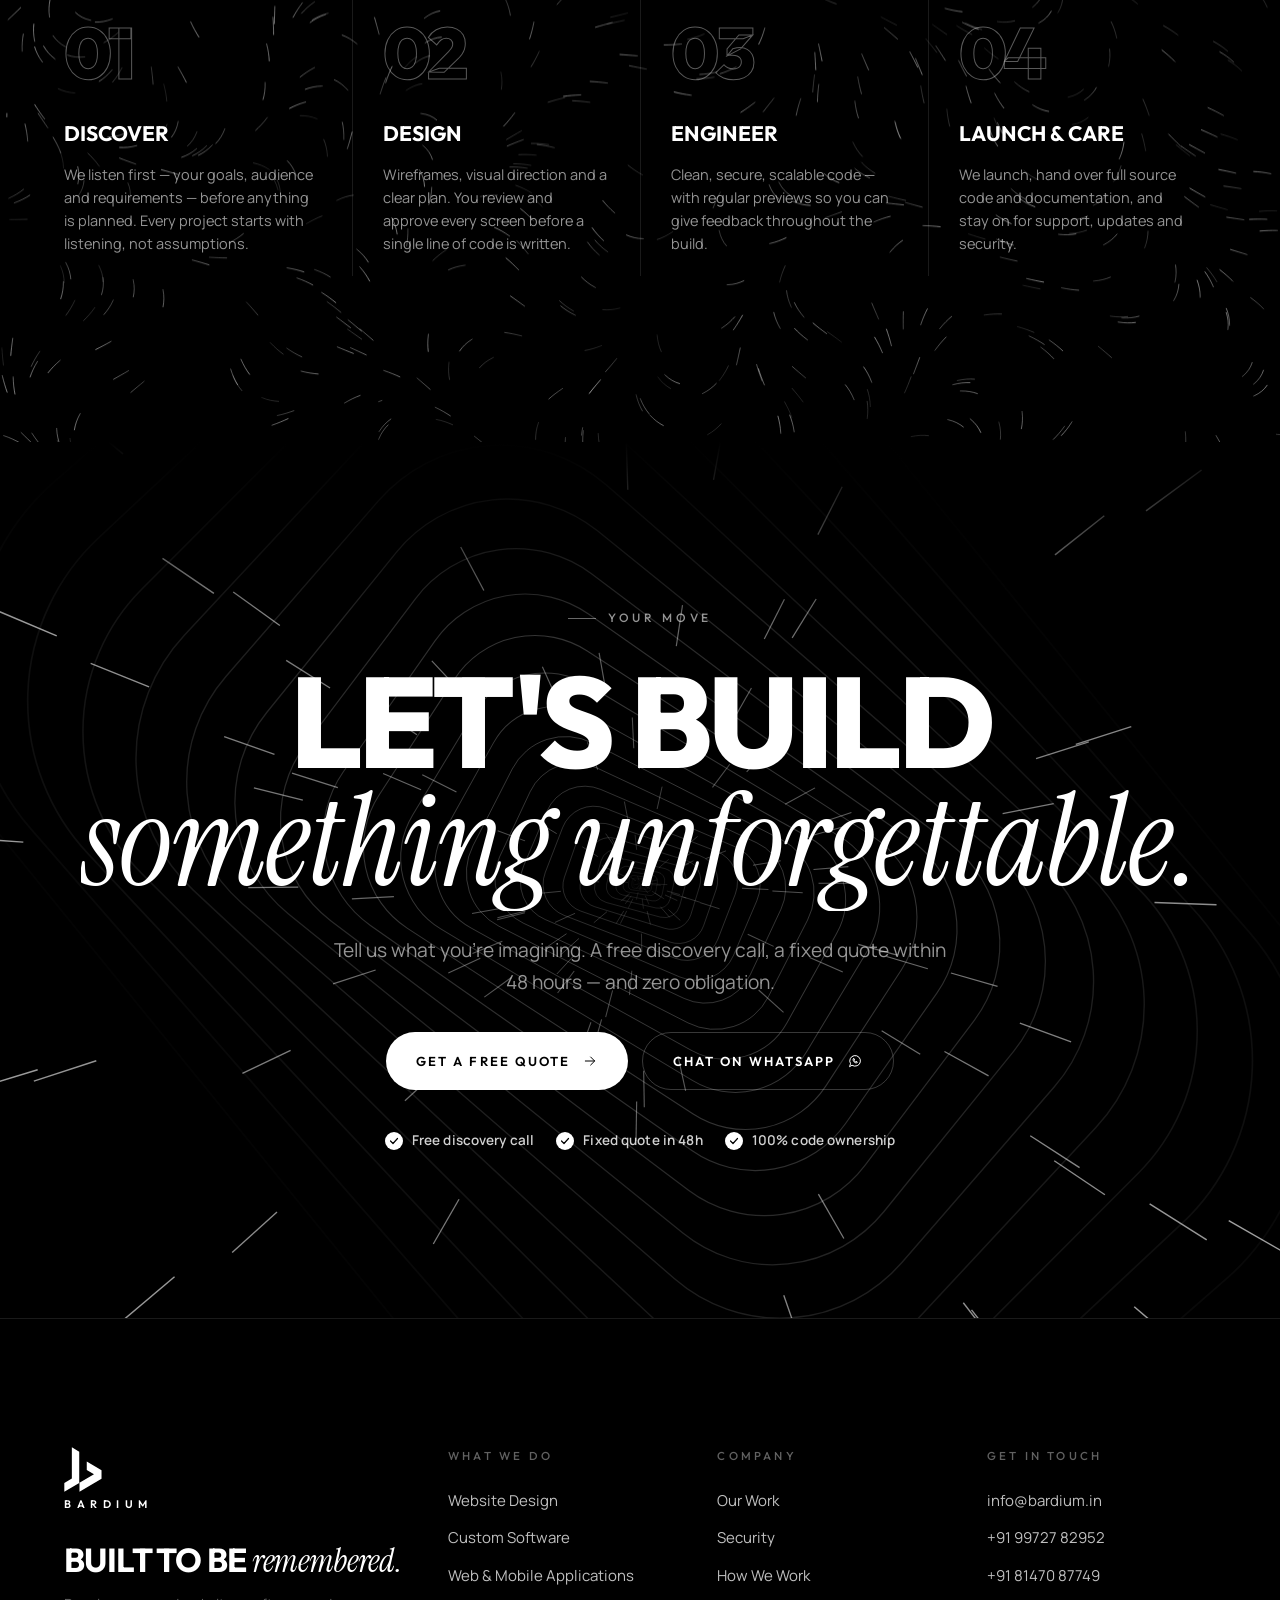
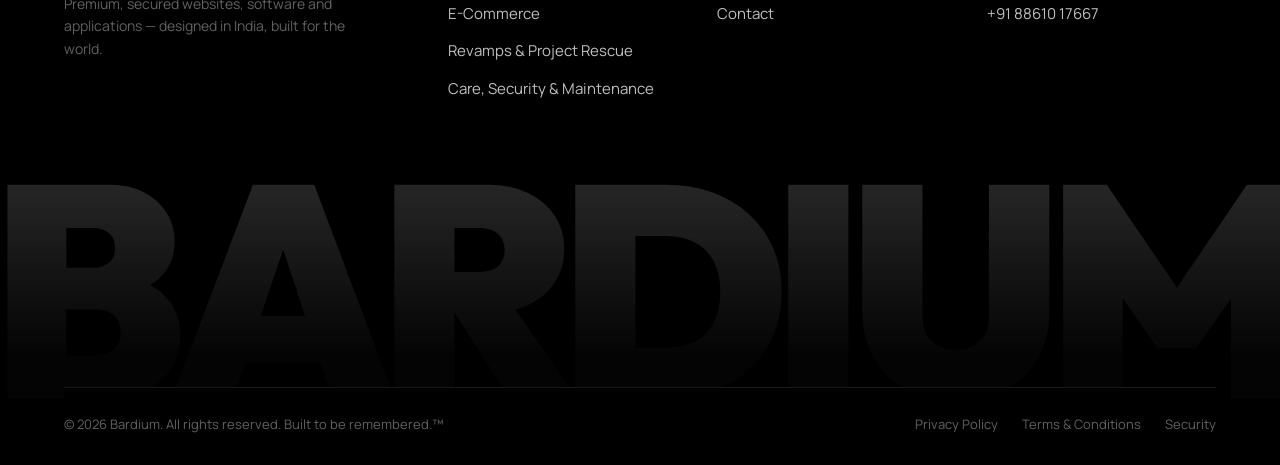
==== commit e2ef4b44: "Skyline Brief card now links to the live app site, not GitHub Co-Authored-By: Claude Sonnet 5.5 <nor" ====
--- a/index.html
+++ b/index.html
@@ -171,7 +171,7 @@
   </div>
 </article>
       <article class="work-card" id="skyline" data-reveal>
-  <a class="work-card__visual" href="https://github.com/bardium-co/dubai-real-estate-ai" target="_blank" rel="noopener noreferrer" data-cursor="Open" aria-label="Open the Skyline Brief project (opens in a new tab)"><div class="phone phone--shot" aria-hidden="true"><div class="phone__screen"><img src="assets/img/skyline-brief-app.webp" alt="" width="390" height="844" loading="lazy" decoding="async"></div></div><div class="float-chip float-chip--a" aria-hidden="true"><span class="float-chip__ic"><svg viewBox="0 0 24 24" fill="none" stroke="currentColor" stroke-width="1.5" stroke-linecap="round" stroke-linejoin="round" aria-hidden="true"><path d="m5 12 5 5 9-10"/></svg></span><span>Confirmed<small>Sources checked</small></span></div><div class="float-chip float-chip--b" aria-hidden="true"><span class="float-chip__ic"><svg viewBox="0 0 24 24" fill="none" stroke="currentColor" stroke-width="1.5" stroke-linecap="round" stroke-linejoin="round" aria-hidden="true"><path d="M4 5h8M8 3v2M6 5c0 4 3 7 6 8M10 5c0 3-3 7-6 8"/><path d="m13 21 4-9 4 9M14.5 18h5"/></svg></span><span>English · العربية<small>One-tap switch</small></span></div></a>
+  <a class="work-card__visual" href="https://skyline-brief-web.onrender.com" target="_blank" rel="noopener noreferrer" data-cursor="Open" aria-label="Open the Skyline Brief project (opens in a new tab)"><div class="phone phone--shot" aria-hidden="true"><div class="phone__screen"><img src="assets/img/skyline-brief-app.webp" alt="" width="390" height="844" loading="lazy" decoding="async"></div></div><div class="float-chip float-chip--a" aria-hidden="true"><span class="float-chip__ic"><svg viewBox="0 0 24 24" fill="none" stroke="currentColor" stroke-width="1.5" stroke-linecap="round" stroke-linejoin="round" aria-hidden="true"><path d="m5 12 5 5 9-10"/></svg></span><span>Confirmed<small>Sources checked</small></span></div><div class="float-chip float-chip--b" aria-hidden="true"><span class="float-chip__ic"><svg viewBox="0 0 24 24" fill="none" stroke="currentColor" stroke-width="1.5" stroke-linecap="round" stroke-linejoin="round" aria-hidden="true"><path d="M4 5h8M8 3v2M6 5c0 4 3 7 6 8M10 5c0 3-3 7-6 8"/><path d="m13 21 4-9 4 9M14.5 18h5"/></svg></span><span>English · العربية<small>One-tap switch</small></span></div></a>
   <div class="work-card__body">
     <span class="work-card__tag">Featured · AI News App · Dubai Real Estate</span>
     <h3>Skyline<br>Brief</h3>
@@ -179,7 +179,7 @@
     <ul class="feature-list"><li>Every story checked against its original source</li><li>Clear labels: confirmed, reported or community</li><li>English &amp; Arabic, with full right-to-left layout</li><li>Light and dark modes</li></ul>
     <div class="chips"><span class="chip chip--secure"><svg viewBox="0 0 24 24" fill="none" stroke="currentColor" stroke-width="1.5" stroke-linecap="round" stroke-linejoin="round" aria-hidden="true"><rect x="4.5" y="10.5" width="15" height="10" rx="2"/><path d="M8 10.5V7.5a4 4 0 0 1 8 0v3"/><circle cx="12" cy="15.5" r="1.2"/></svg> Secured by default</span></div>
     
-    <a class="link-arrow" href="https://github.com/bardium-co/dubai-real-estate-ai" target="_blank" rel="noopener noreferrer">View the project <svg viewBox="0 0 24 24" fill="none" stroke="currentColor" stroke-width="1.5" stroke-linecap="round" stroke-linejoin="round" aria-hidden="true"><path d="M5 12h14M13 6l6 6-6 6"/></svg></a>
+    <a class="link-arrow" href="https://skyline-brief-web.onrender.com" target="_blank" rel="noopener noreferrer">View the project <svg viewBox="0 0 24 24" fill="none" stroke="currentColor" stroke-width="1.5" stroke-linecap="round" stroke-linejoin="round" aria-hidden="true"><path d="M5 12h14M13 6l6 6-6 6"/></svg></a>
   </div>
 </article>
       <a class="next-card" href="contact.html" data-reveal>
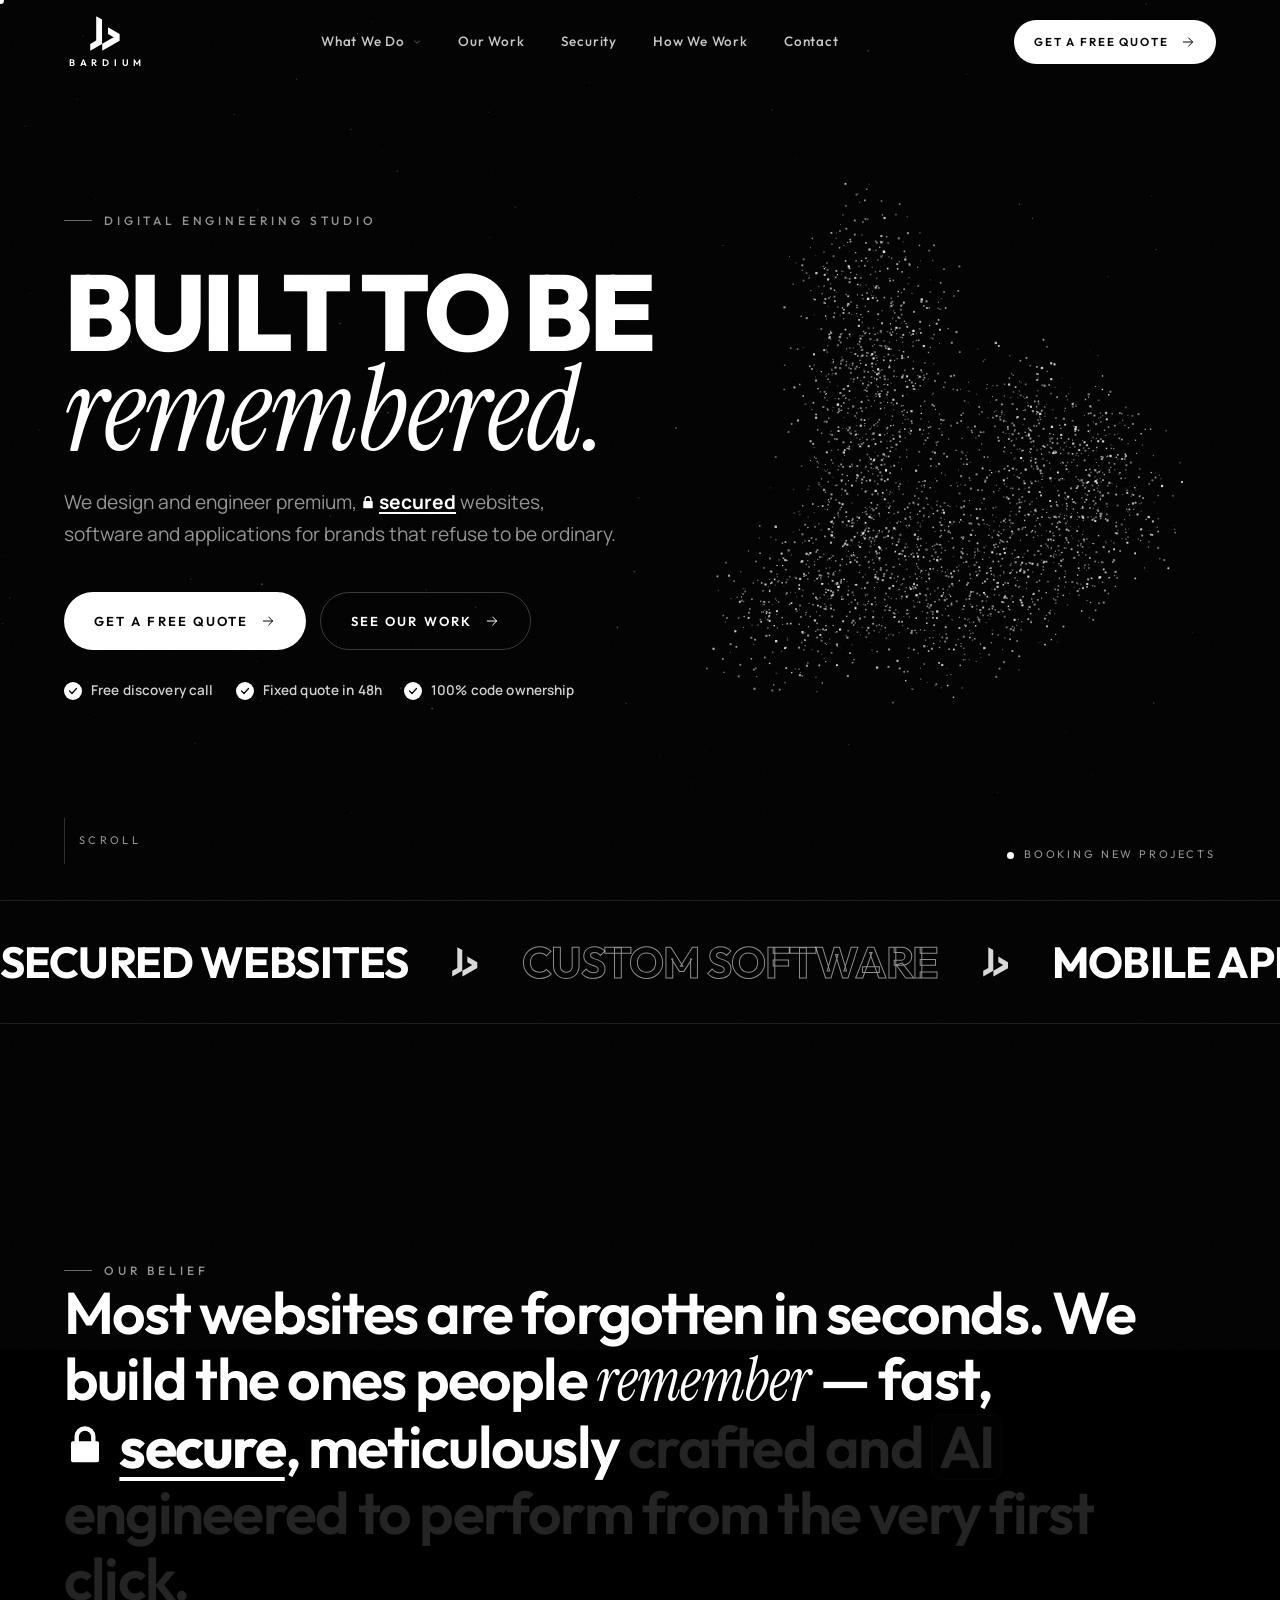
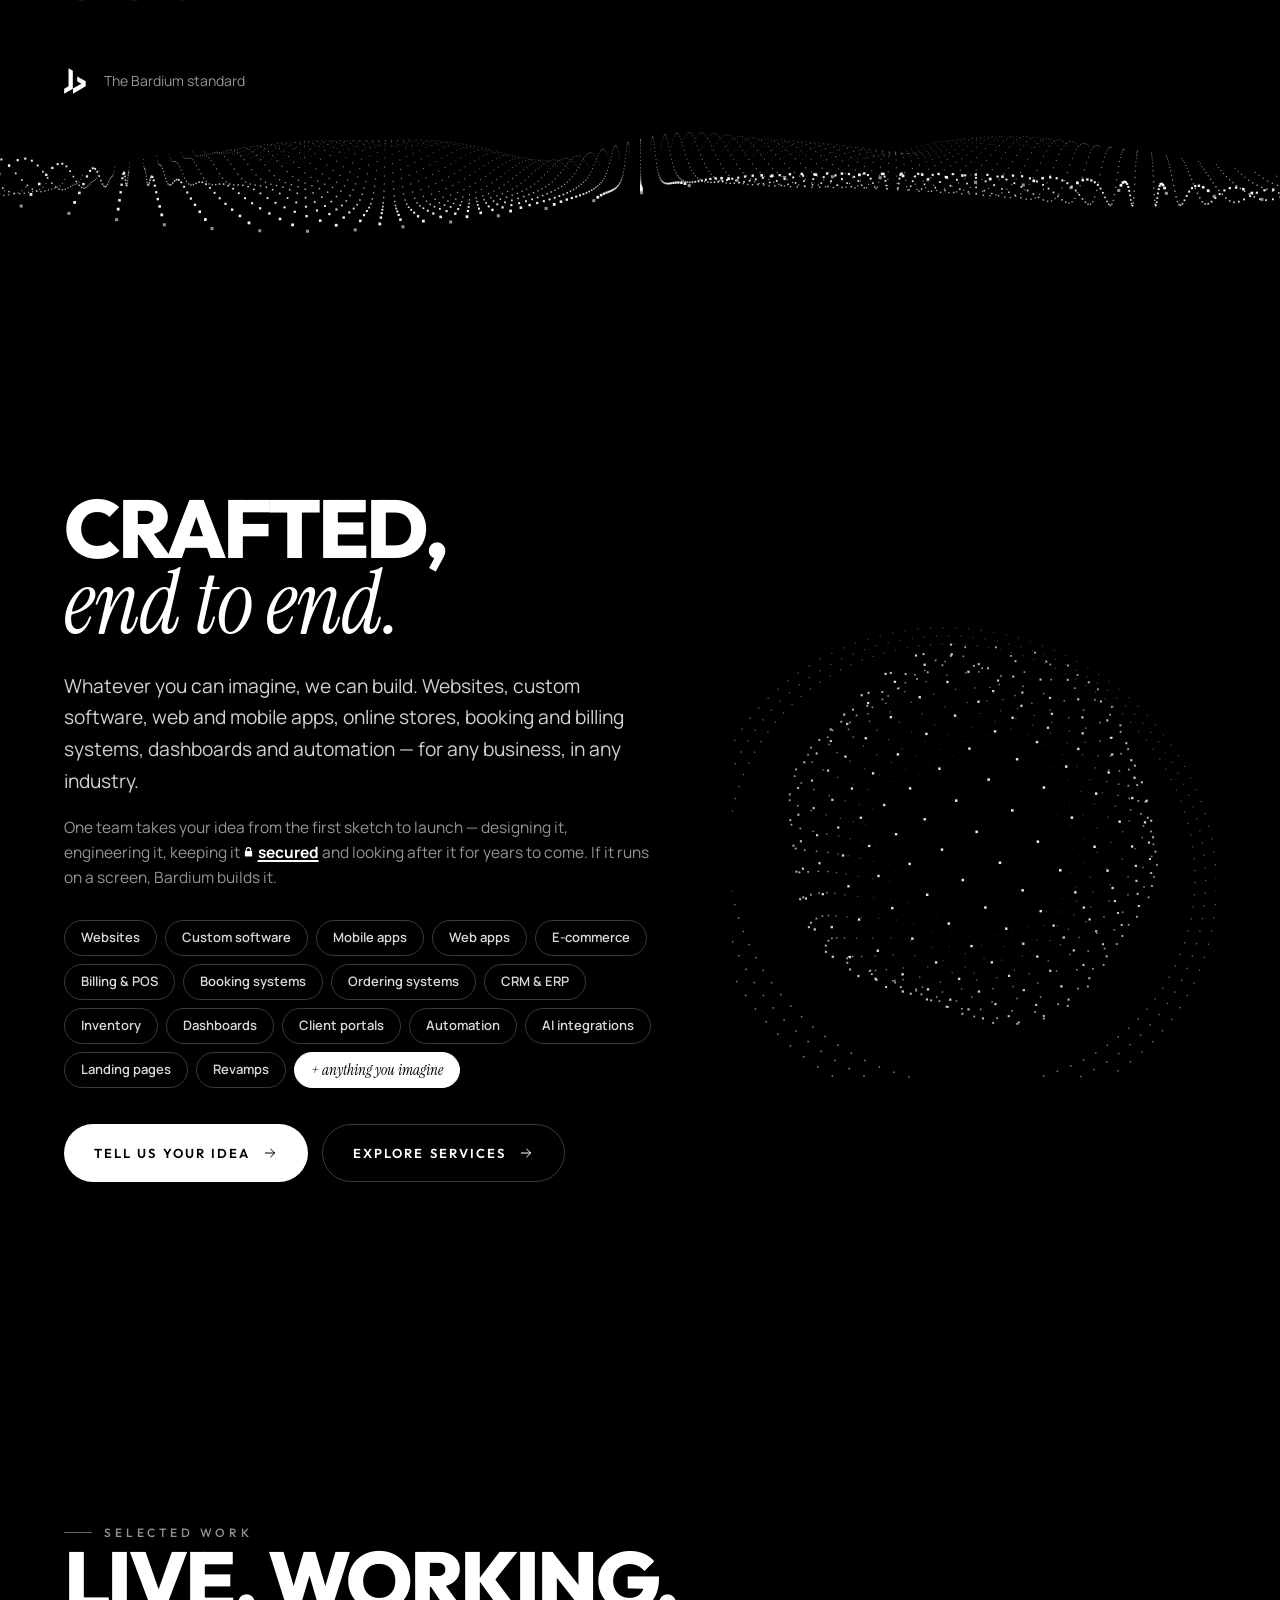
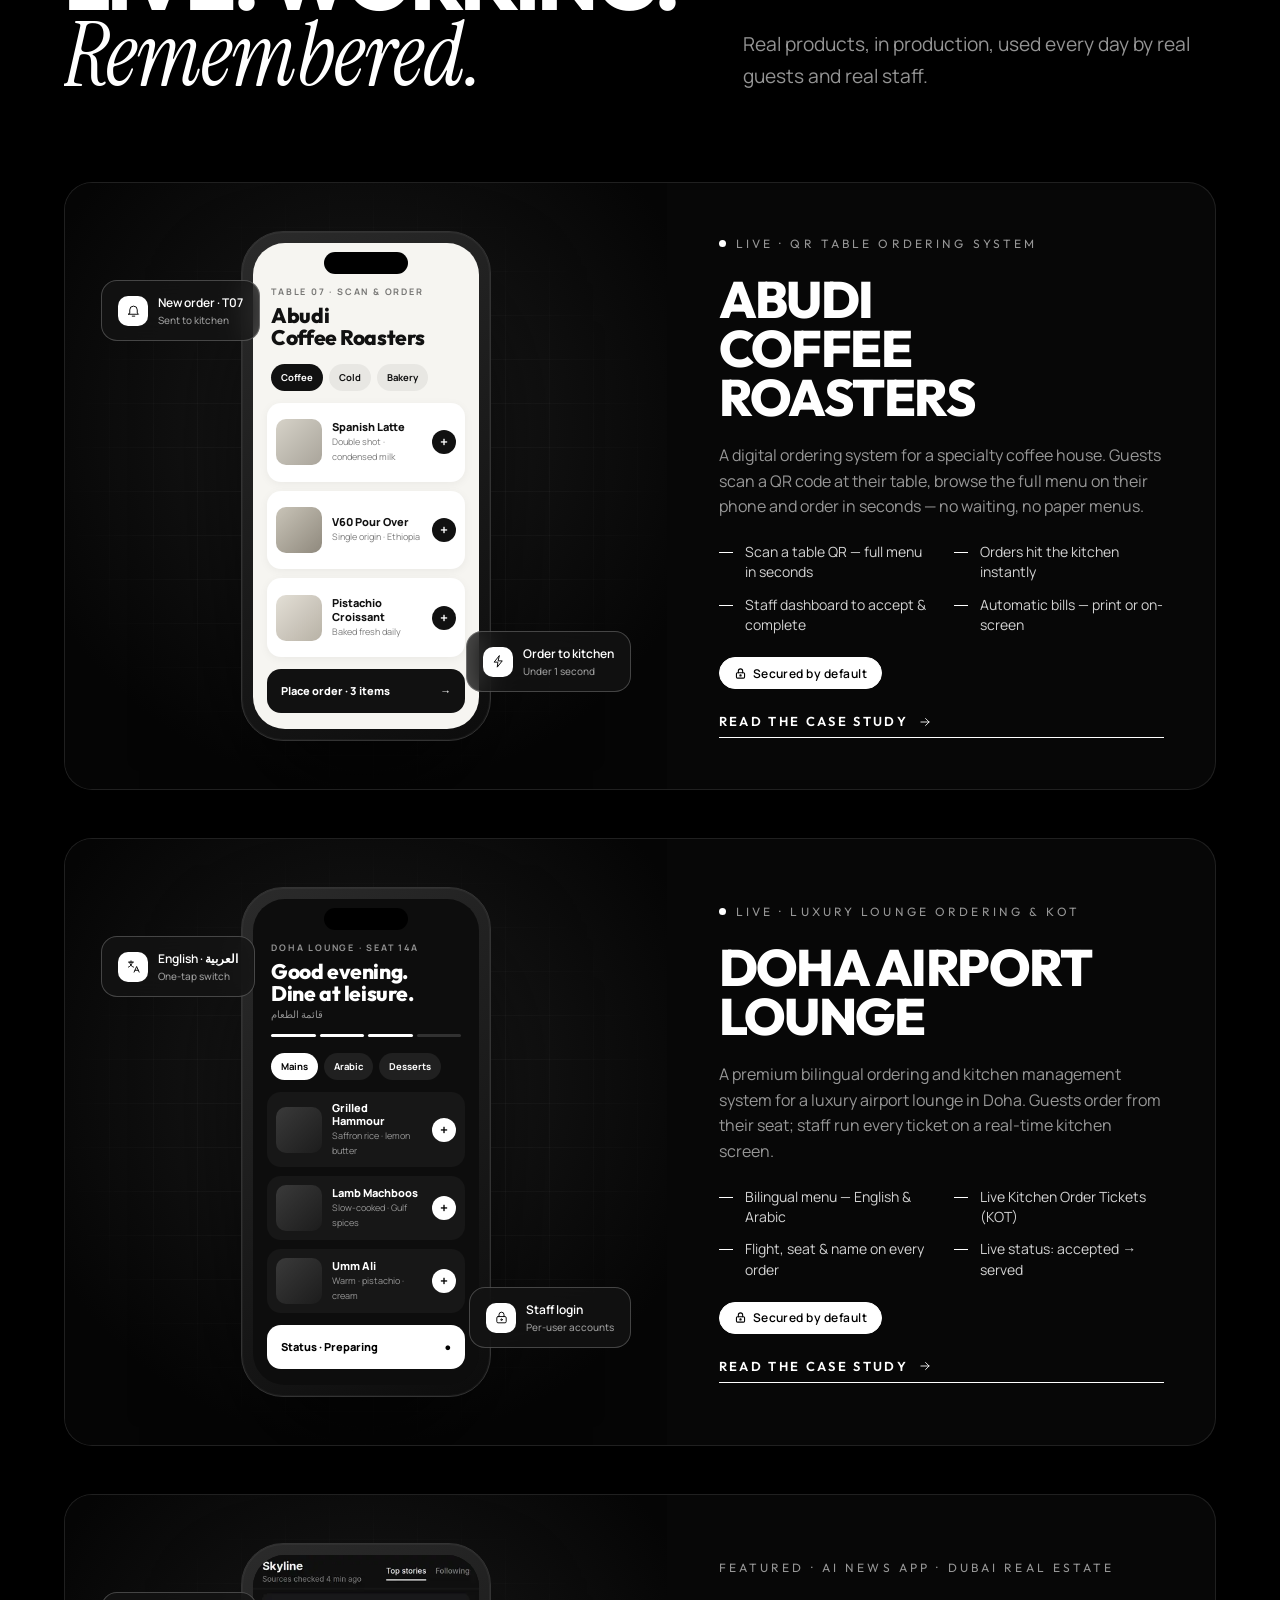
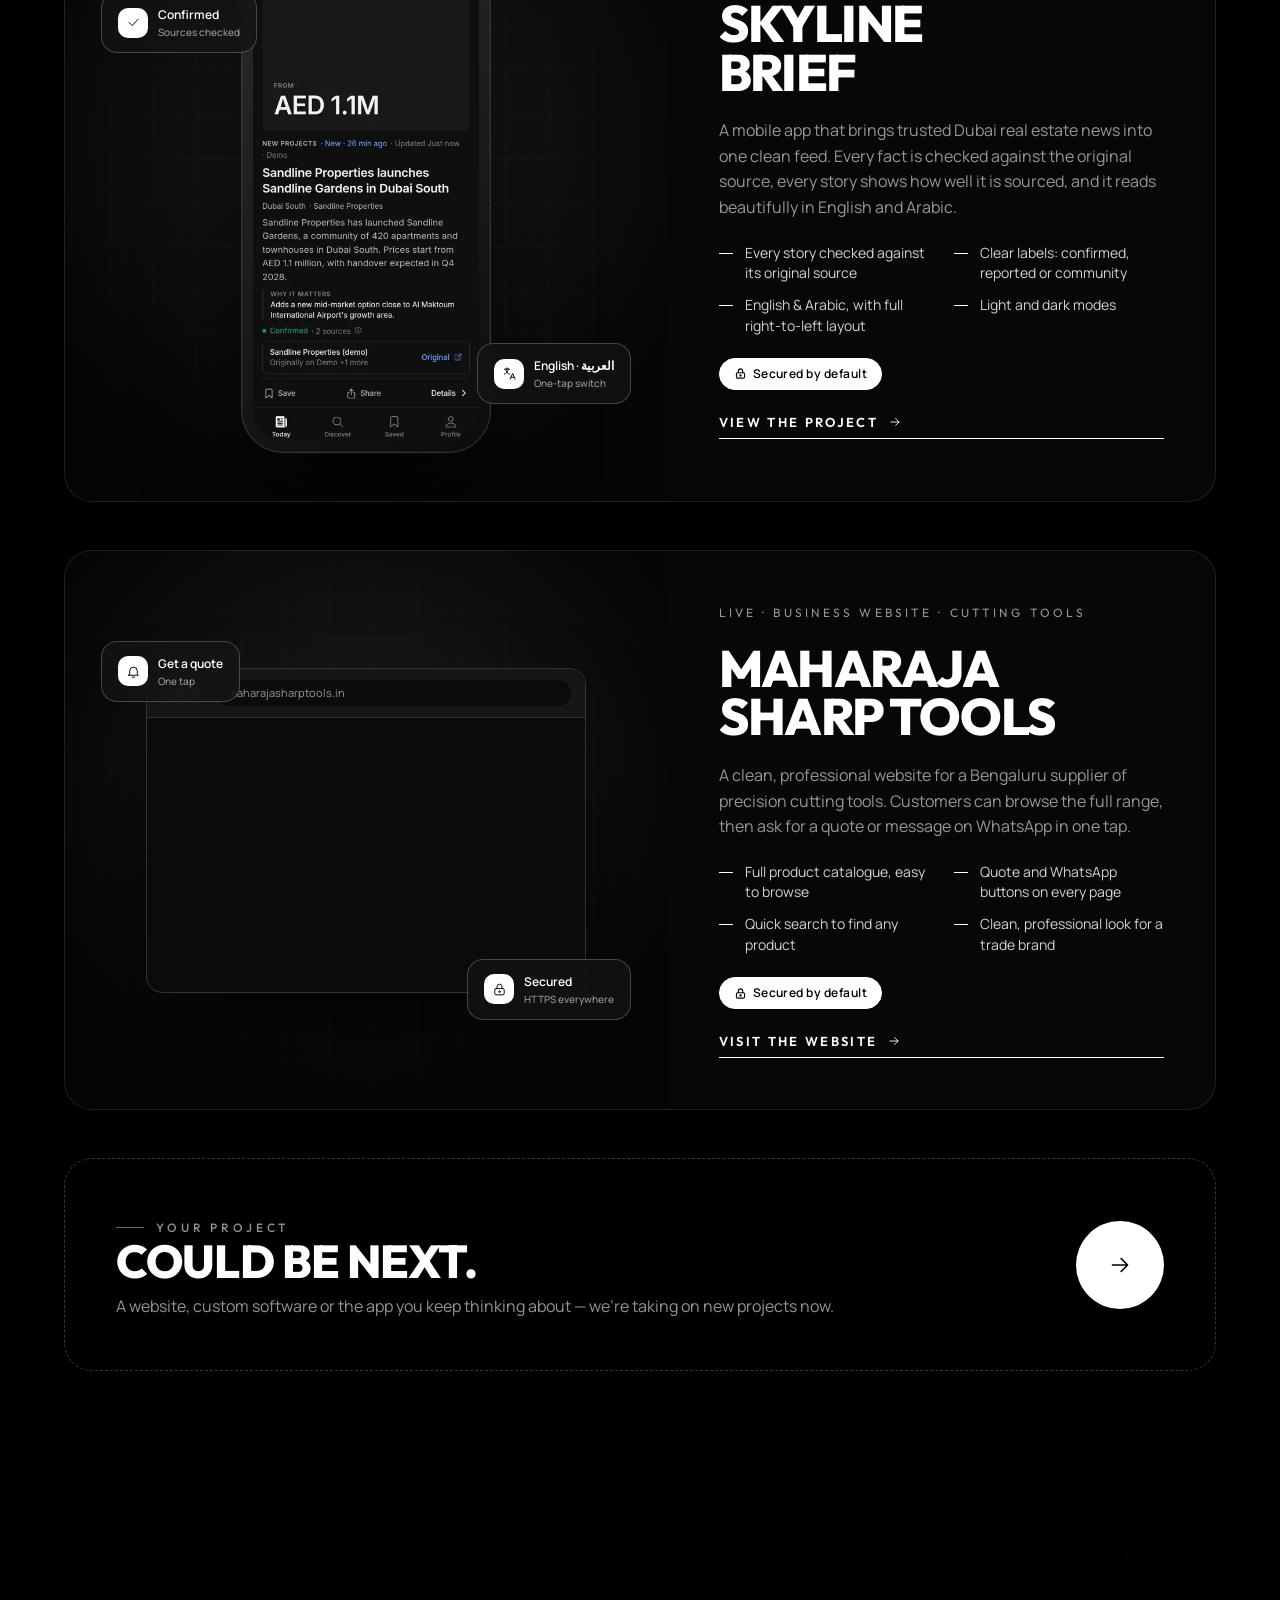
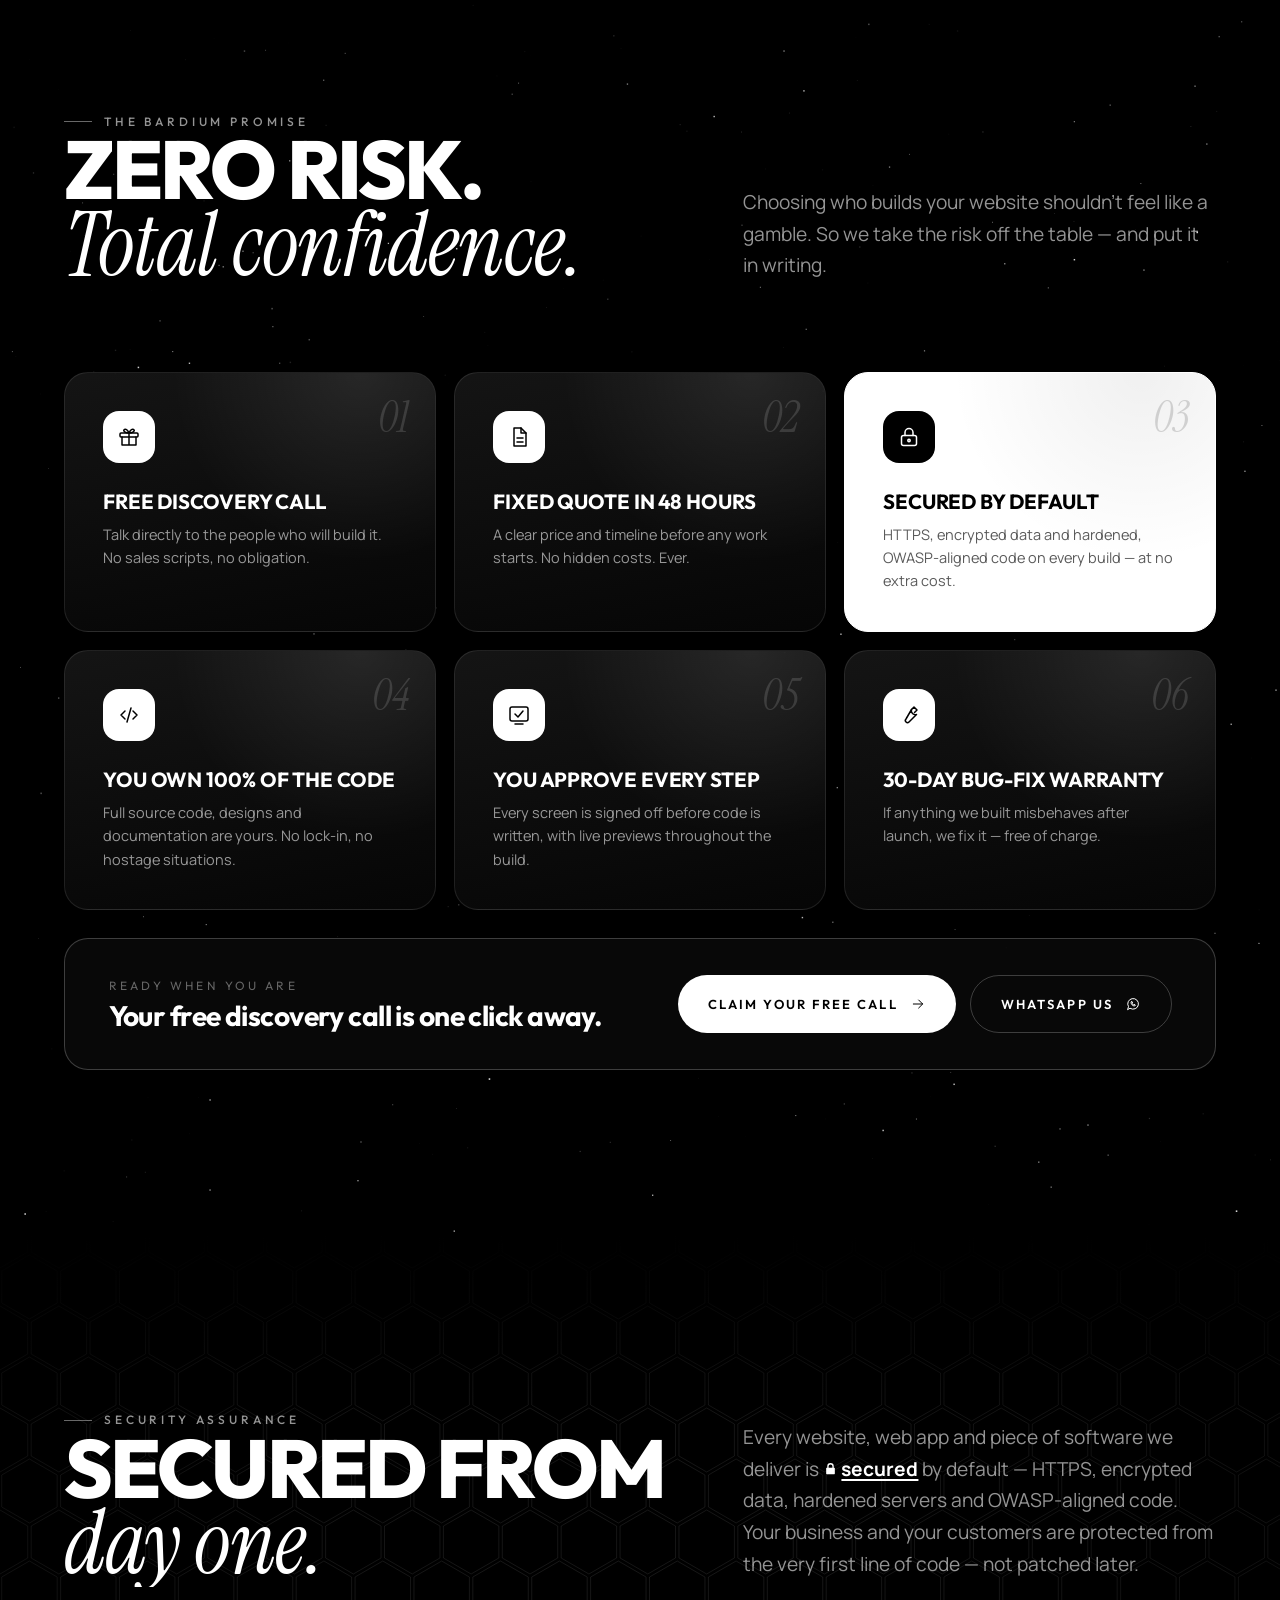
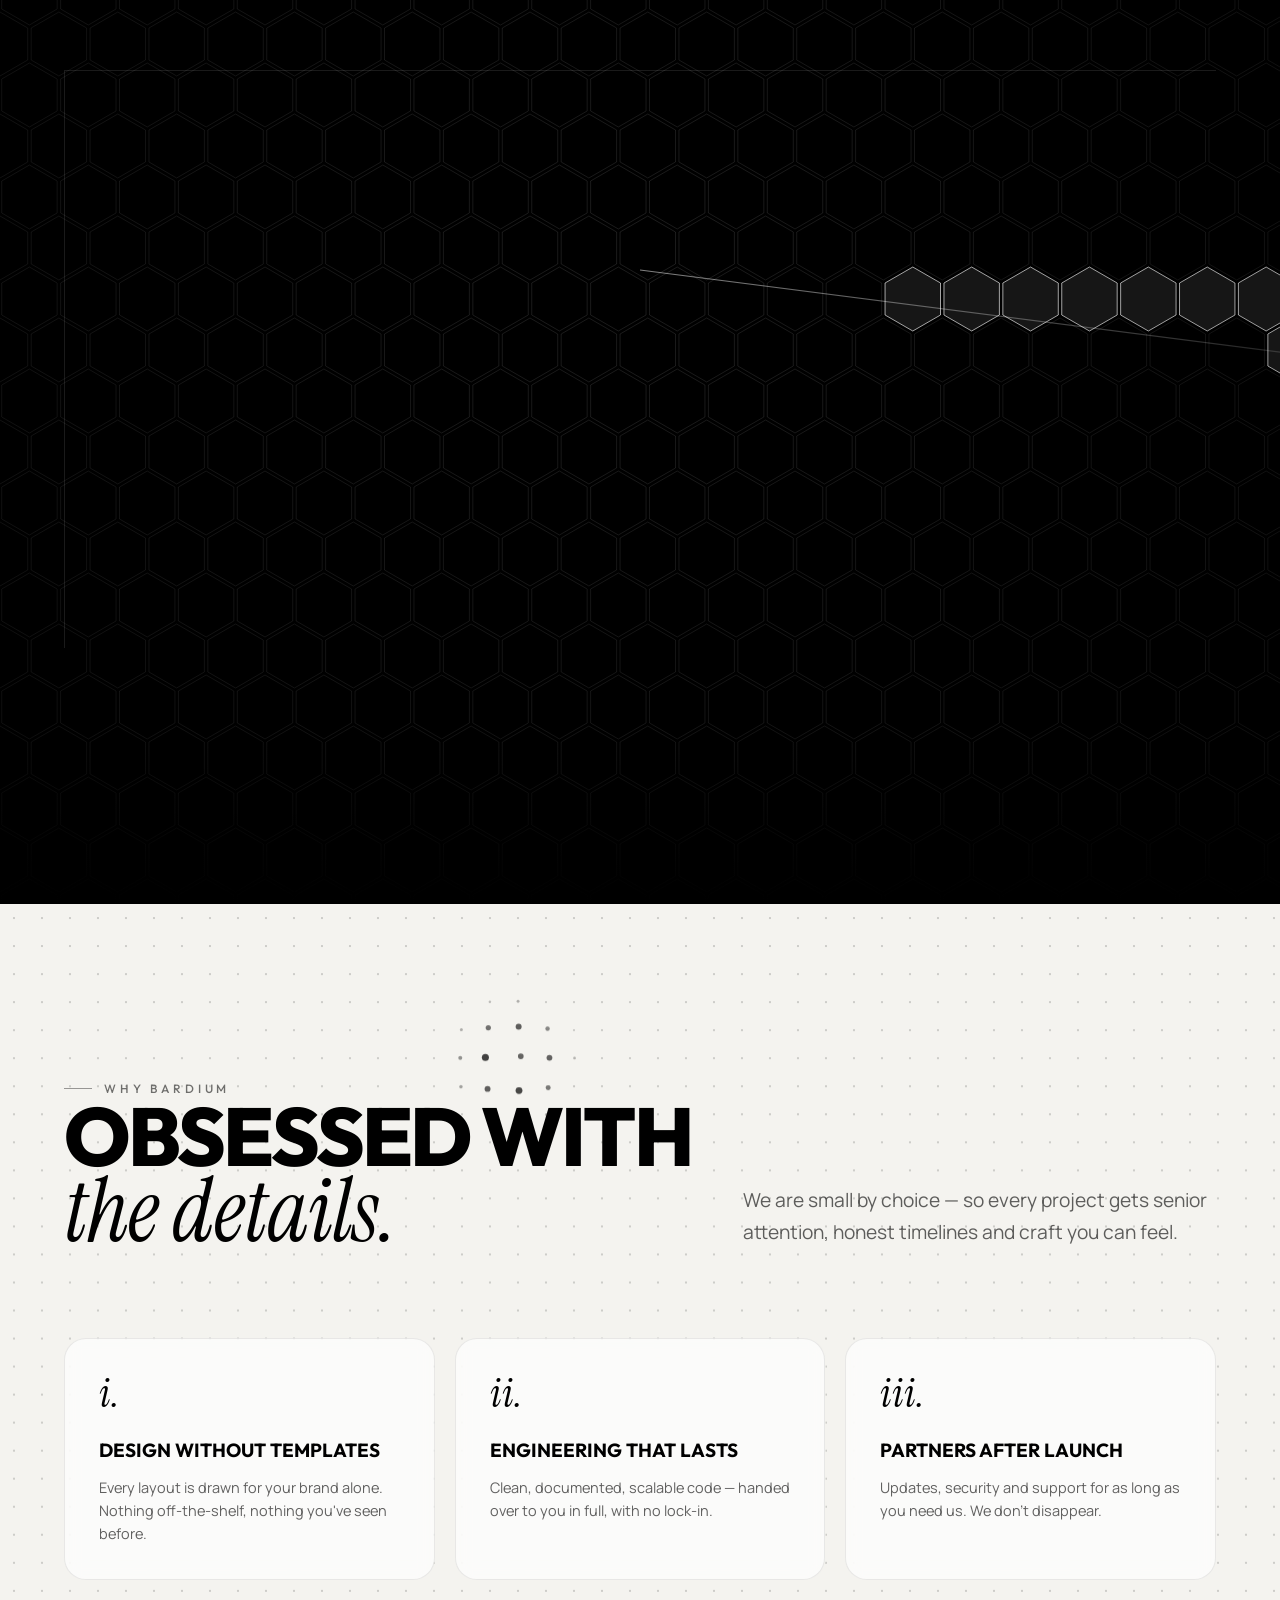
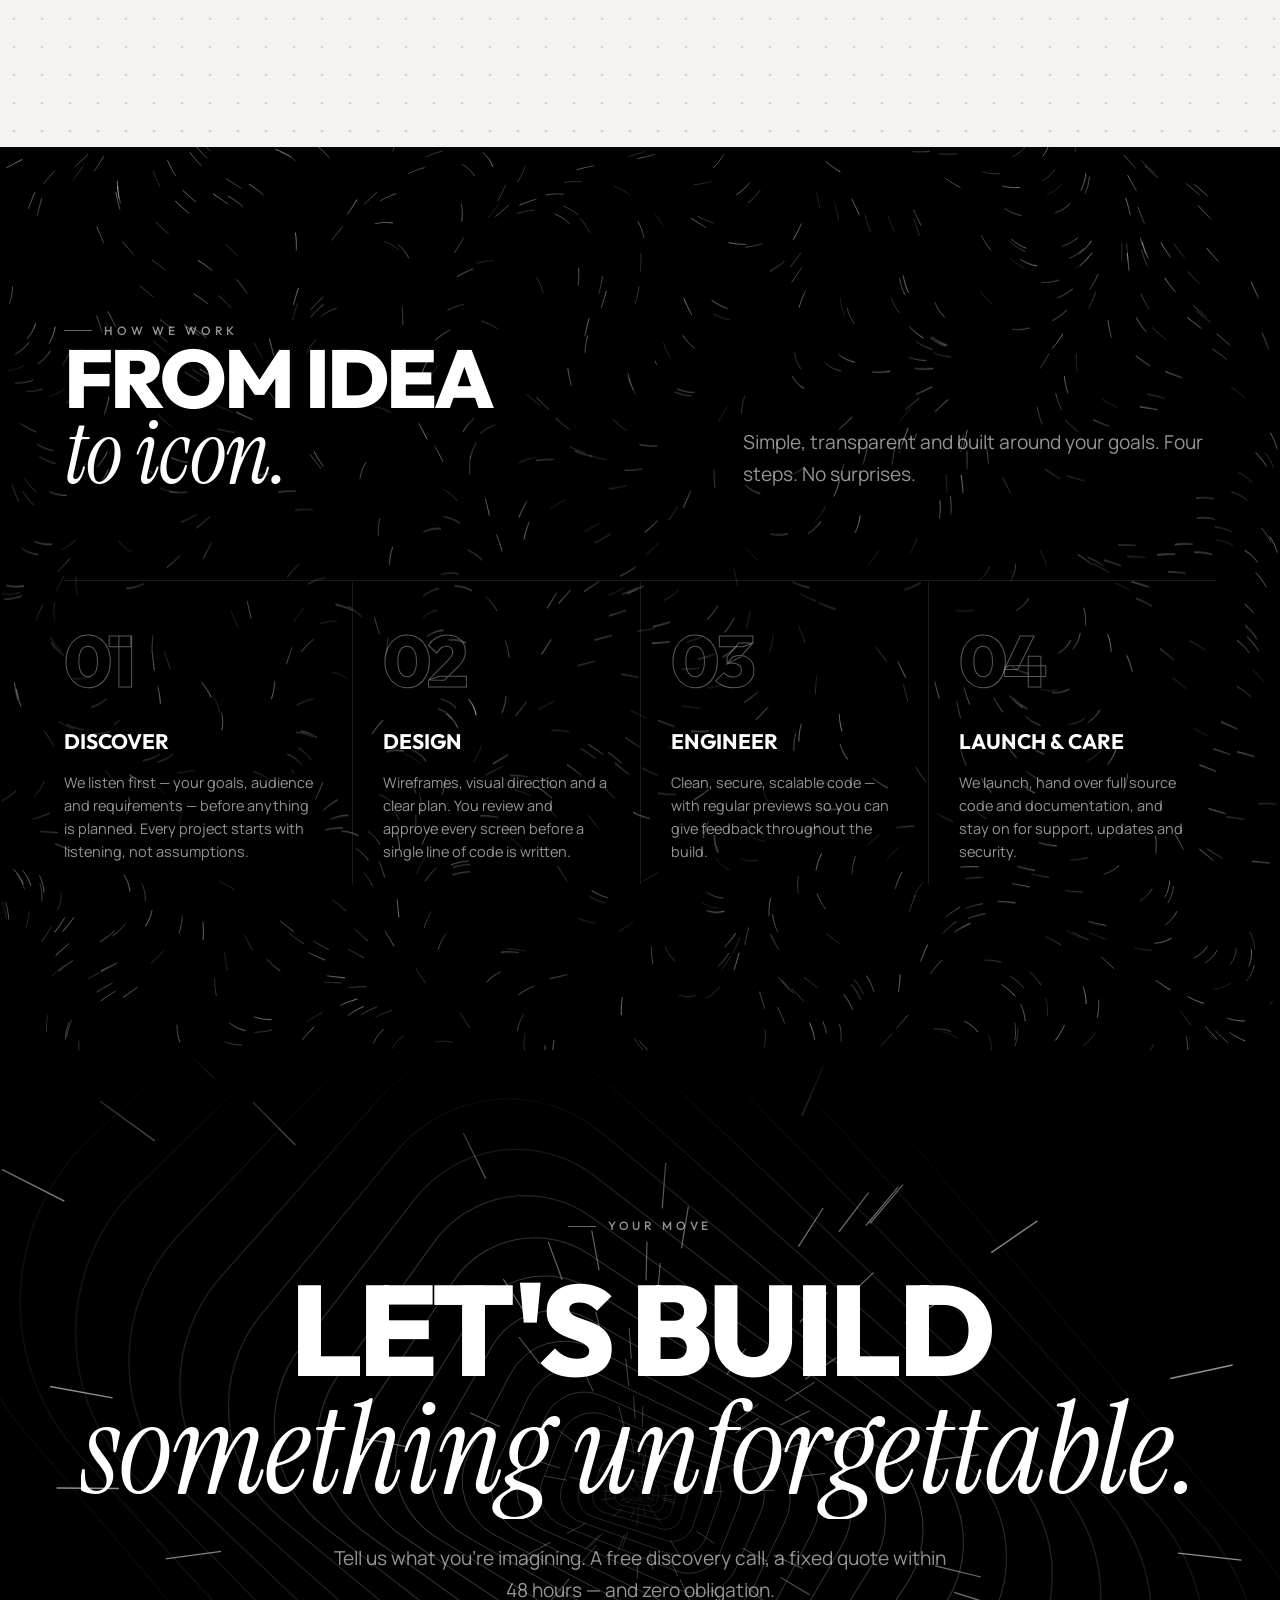
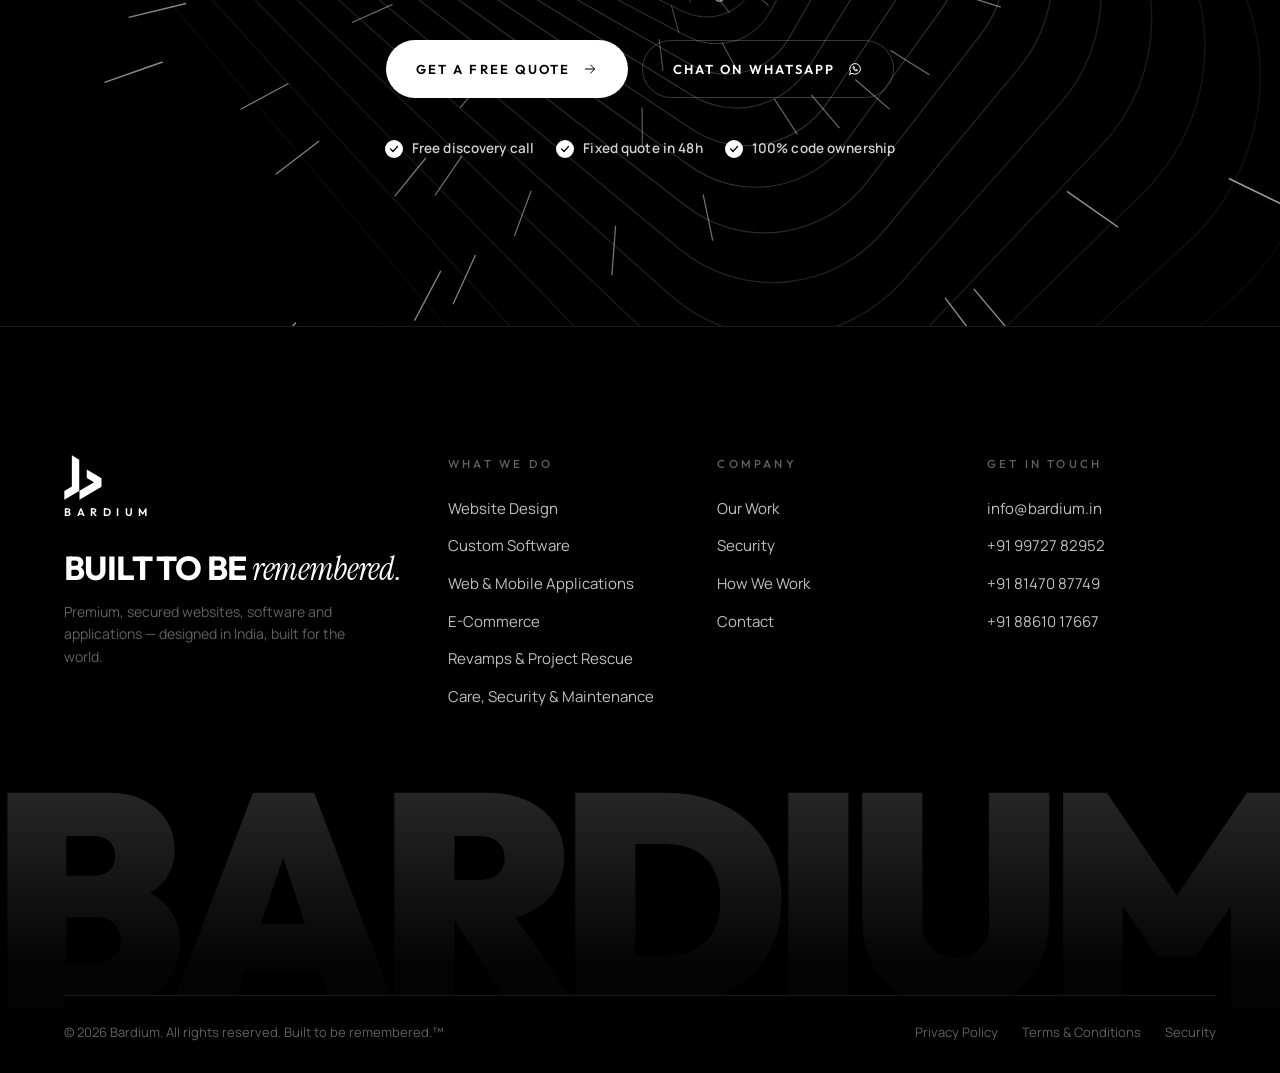
==== commit 6218cec0: "Add Maharaja Sharp Tools to Work: clickable picture links to maharajasharptools.in Co-Authored-By: C" ====
--- a/index.html
+++ b/index.html
@@ -171,7 +171,7 @@
   </div>
 </article>
       <article class="work-card" id="skyline" data-reveal>
-  <a class="work-card__visual" href="https://skyline-brief-web.onrender.com" target="_blank" rel="noopener noreferrer" data-cursor="Open" aria-label="Open the Skyline Brief project (opens in a new tab)"><div class="phone phone--shot" aria-hidden="true"><div class="phone__screen"><img src="assets/img/skyline-brief-app.webp" alt="" width="390" height="844" loading="lazy" decoding="async"></div></div><div class="float-chip float-chip--a" aria-hidden="true"><span class="float-chip__ic"><svg viewBox="0 0 24 24" fill="none" stroke="currentColor" stroke-width="1.5" stroke-linecap="round" stroke-linejoin="round" aria-hidden="true"><path d="m5 12 5 5 9-10"/></svg></span><span>Confirmed<small>Sources checked</small></span></div><div class="float-chip float-chip--b" aria-hidden="true"><span class="float-chip__ic"><svg viewBox="0 0 24 24" fill="none" stroke="currentColor" stroke-width="1.5" stroke-linecap="round" stroke-linejoin="round" aria-hidden="true"><path d="M4 5h8M8 3v2M6 5c0 4 3 7 6 8M10 5c0 3-3 7-6 8"/><path d="m13 21 4-9 4 9M14.5 18h5"/></svg></span><span>English · العربية<small>One-tap switch</small></span></div></a>
+  <a class="work-card__visual" href="https://skyline-brief-web.onrender.com" target="_blank" rel="noopener noreferrer" data-cursor="Open" aria-label="Open Skyline Brief (opens in a new tab)"><div class="phone phone--shot" aria-hidden="true"><div class="phone__screen"><img src="assets/img/skyline-brief-app.webp" alt="" width="390" height="844" loading="lazy" decoding="async"></div></div><div class="float-chip float-chip--a" aria-hidden="true"><span class="float-chip__ic"><svg viewBox="0 0 24 24" fill="none" stroke="currentColor" stroke-width="1.5" stroke-linecap="round" stroke-linejoin="round" aria-hidden="true"><path d="m5 12 5 5 9-10"/></svg></span><span>Confirmed<small>Sources checked</small></span></div><div class="float-chip float-chip--b" aria-hidden="true"><span class="float-chip__ic"><svg viewBox="0 0 24 24" fill="none" stroke="currentColor" stroke-width="1.5" stroke-linecap="round" stroke-linejoin="round" aria-hidden="true"><path d="M4 5h8M8 3v2M6 5c0 4 3 7 6 8M10 5c0 3-3 7-6 8"/><path d="m13 21 4-9 4 9M14.5 18h5"/></svg></span><span>English · العربية<small>One-tap switch</small></span></div></a>
   <div class="work-card__body">
     <span class="work-card__tag">Featured · AI News App · Dubai Real Estate</span>
     <h3>Skyline<br>Brief</h3>
@@ -182,6 +182,18 @@
     <a class="link-arrow" href="https://skyline-brief-web.onrender.com" target="_blank" rel="noopener noreferrer">View the project <svg viewBox="0 0 24 24" fill="none" stroke="currentColor" stroke-width="1.5" stroke-linecap="round" stroke-linejoin="round" aria-hidden="true"><path d="M5 12h14M13 6l6 6-6 6"/></svg></a>
   </div>
 </article>
+      <article class="work-card" id="maharaja" data-reveal>
+  <a class="work-card__visual" href="https://maharajasharptools.in" target="_blank" rel="noopener noreferrer" data-cursor="Open" aria-label="Open Maharaja Sharp Tools (opens in a new tab)"><div class="browser" aria-hidden="true"><div class="browser__bar"><i></i><i></i><i></i><span>maharajasharptools.in</span></div><img class="browser__img" src="assets/img/maharaja-sharp-tools-site.webp" alt="" width="1100" height="688" loading="lazy" decoding="async"></div><div class="float-chip float-chip--a" aria-hidden="true"><span class="float-chip__ic"><svg viewBox="0 0 24 24" fill="none" stroke="currentColor" stroke-width="1.5" stroke-linecap="round" stroke-linejoin="round" aria-hidden="true"><path d="M6 16V11a6 6 0 0 1 12 0v5l2 2H4z"/><path d="M10 21h4"/></svg></span><span>Get a quote<small>One tap</small></span></div><div class="float-chip float-chip--b" aria-hidden="true"><span class="float-chip__ic"><svg viewBox="0 0 24 24" fill="none" stroke="currentColor" stroke-width="1.5" stroke-linecap="round" stroke-linejoin="round" aria-hidden="true"><rect x="4.5" y="10.5" width="15" height="10" rx="2"/><path d="M8 10.5V7.5a4 4 0 0 1 8 0v3"/><circle cx="12" cy="15.5" r="1.2"/></svg></span><span>Secured<small>HTTPS everywhere</small></span></div></a>
+  <div class="work-card__body">
+    <span class="work-card__tag">Live · Business Website · Cutting Tools</span>
+    <h3>Maharaja<br>Sharp Tools</h3>
+    <p>A clean, professional website for a Bengaluru supplier of precision cutting tools. Customers can browse the full range, then ask for a quote or message on WhatsApp in one tap.</p>
+    <ul class="feature-list"><li>Full product catalogue, easy to browse</li><li>Quote and WhatsApp buttons on every page</li><li>Quick search to find any product</li><li>Clean, professional look for a trade brand</li></ul>
+    <div class="chips"><span class="chip chip--secure"><svg viewBox="0 0 24 24" fill="none" stroke="currentColor" stroke-width="1.5" stroke-linecap="round" stroke-linejoin="round" aria-hidden="true"><rect x="4.5" y="10.5" width="15" height="10" rx="2"/><path d="M8 10.5V7.5a4 4 0 0 1 8 0v3"/><circle cx="12" cy="15.5" r="1.2"/></svg> Secured by default</span></div>
+    
+    <a class="link-arrow" href="https://maharajasharptools.in" target="_blank" rel="noopener noreferrer">Visit the website <svg viewBox="0 0 24 24" fill="none" stroke="currentColor" stroke-width="1.5" stroke-linecap="round" stroke-linejoin="round" aria-hidden="true"><path d="M5 12h14M13 6l6 6-6 6"/></svg></a>
+  </div>
+</article>
       <a class="next-card" href="contact.html" data-reveal>
   <div><span class="eyebrow">Your project</span><h3>Could be next.</h3><p class="muted">A website, custom software or the app you keep thinking about — we're taking on new projects now.</p></div>
   <span class="round-arrow"><svg viewBox="0 0 24 24" fill="none" stroke="currentColor" stroke-width="1.5" stroke-linecap="round" stroke-linejoin="round" aria-hidden="true"><path d="M5 12h14M13 6l6 6-6 6"/></svg></span>
--- a/assets/css/style.css
+++ b/assets/css/style.css
@@ -1070,3 +1070,12 @@
 .phone--shot .phone__screen { background: #0d0d0d; }
 .phone--shot .phone__screen img { width: 100%; height: 100%; object-fit: cover; object-position: top center; display: block; }
 a.work-card__visual:focus-visible { outline: 2px solid #fff; outline-offset: -6px; }
+
+/* Browser-window mockup (website projects) */
+.browser { position: relative; z-index: 1; width: min(100%, 440px); border-radius: 16px; overflow: hidden; background: #0b0b0b; border: 1px solid #333; box-shadow: 0 60px 120px -30px rgba(0,0,0,.95); transition: transform 1s var(--ease); }
+.work-card:hover .browser, .work-card.is-focus .browser { transform: translateY(-10px) rotate(-1deg); }
+.browser__bar { display: flex; align-items: center; gap: 6px; padding: 11px 14px; background: #161616; border-bottom: 1px solid var(--line); }
+.browser__bar i { width: 9px; height: 9px; border-radius: 50%; background: #3a3a3a; }
+.browser__bar span { margin-left: 10px; flex: 1; font-size: 11px; color: var(--muted); background: #0b0b0b; border-radius: 20px; padding: 4px 12px; white-space: nowrap; overflow: hidden; text-overflow: ellipsis; }
+.browser__img { display: block; width: 100%; height: auto; }
+@media (max-width: 560px) { .browser { width: 92%; } }
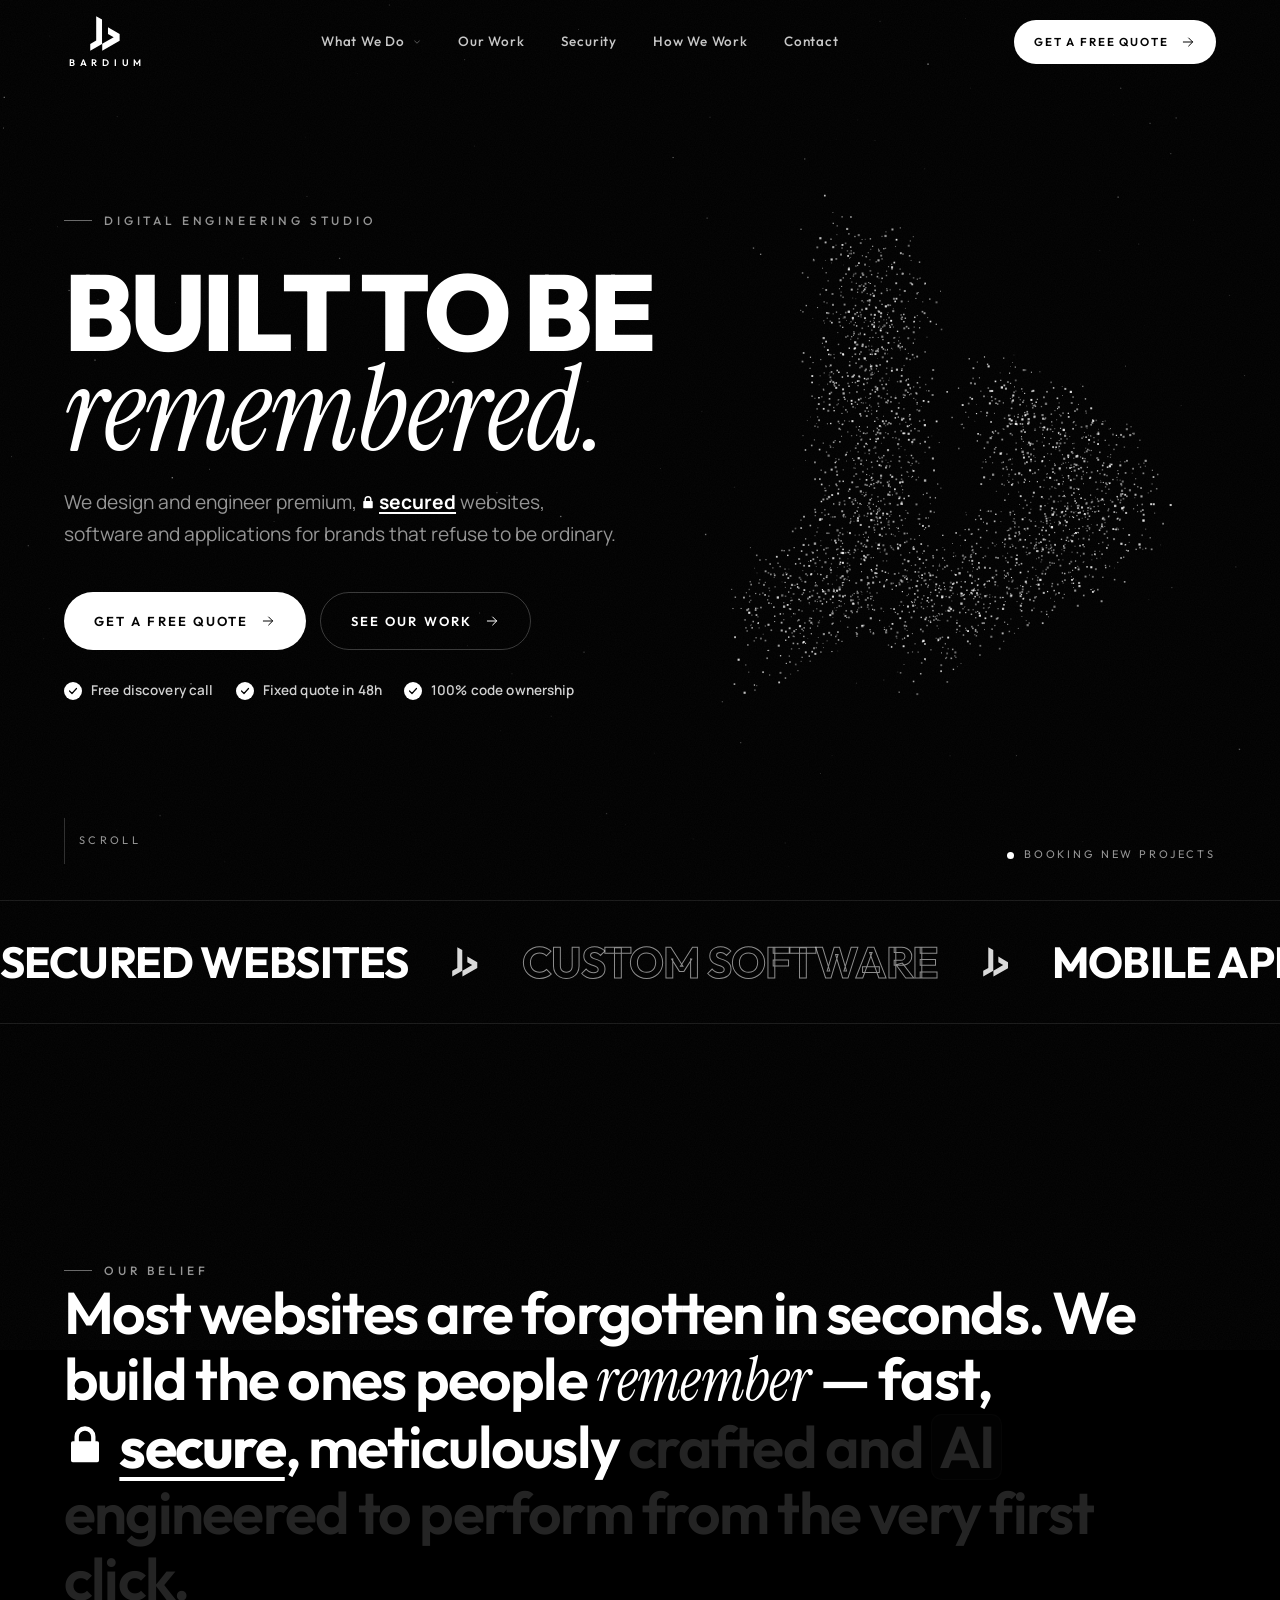
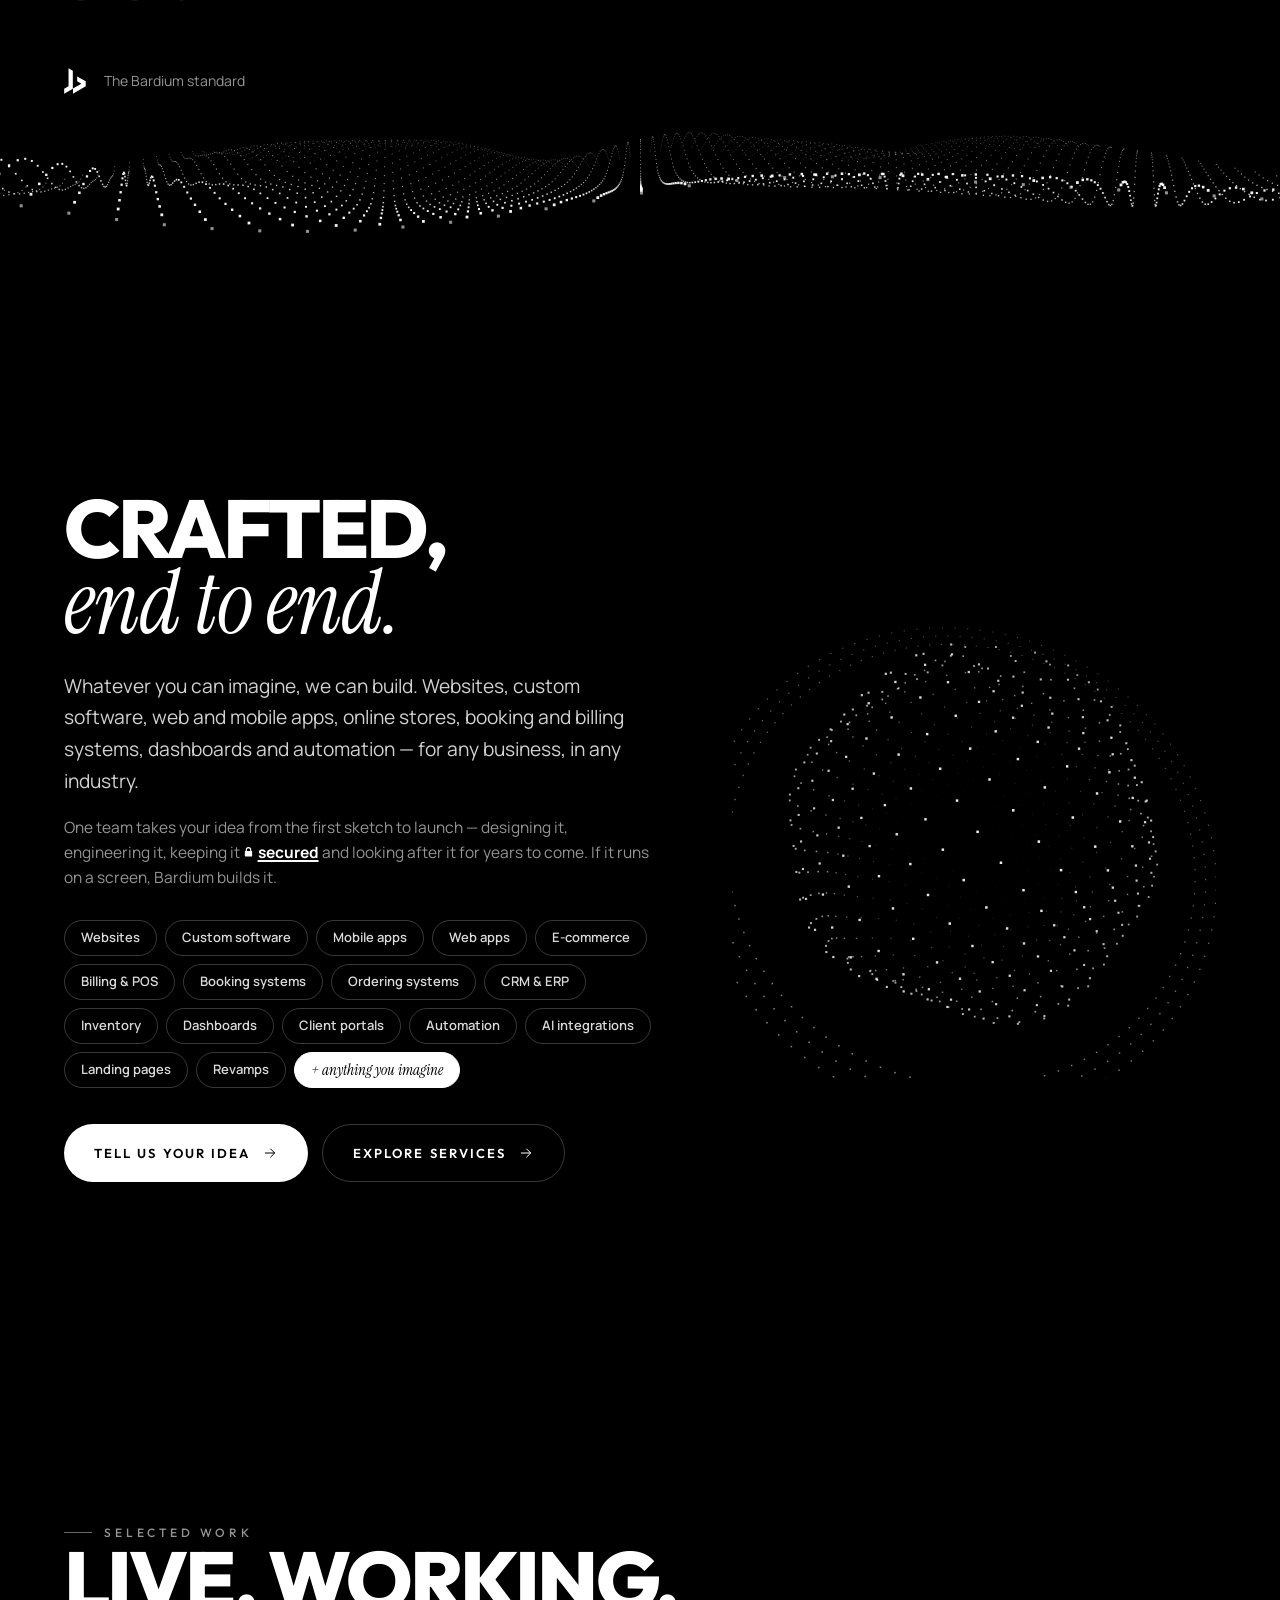
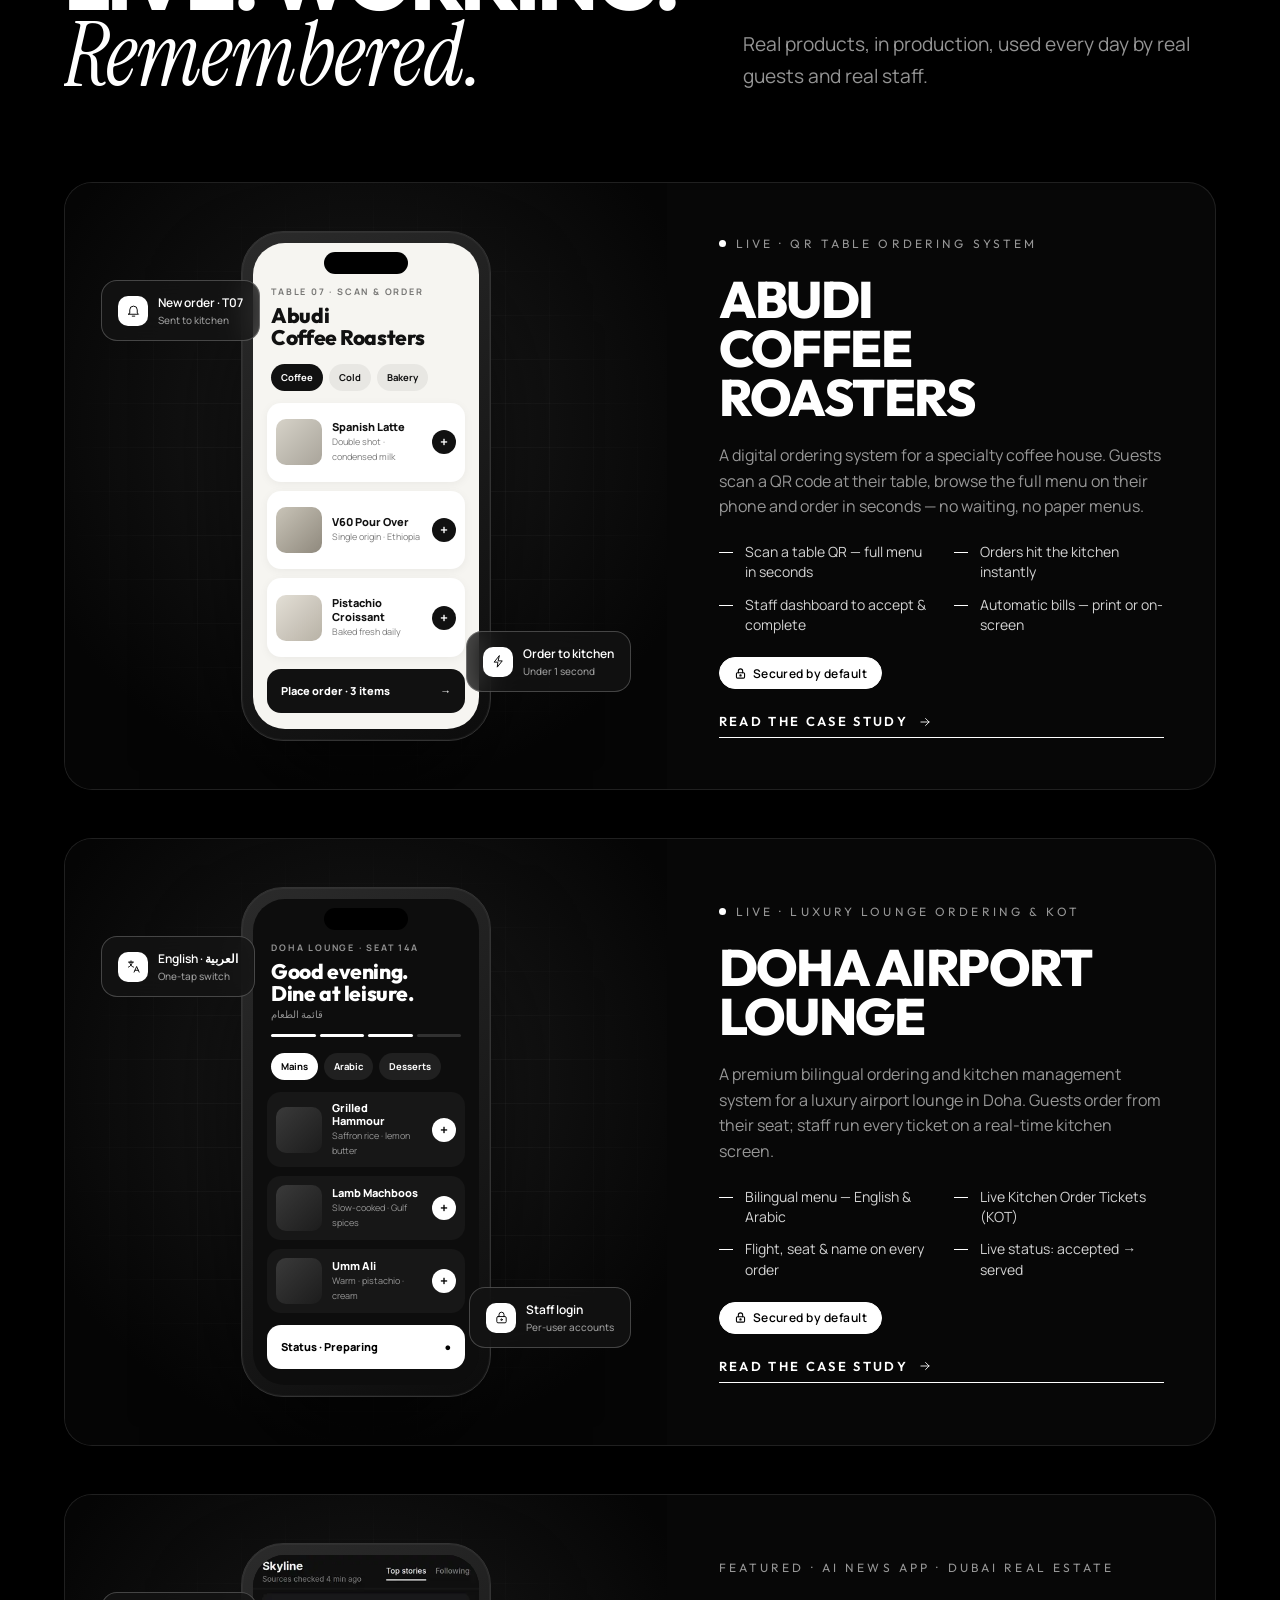
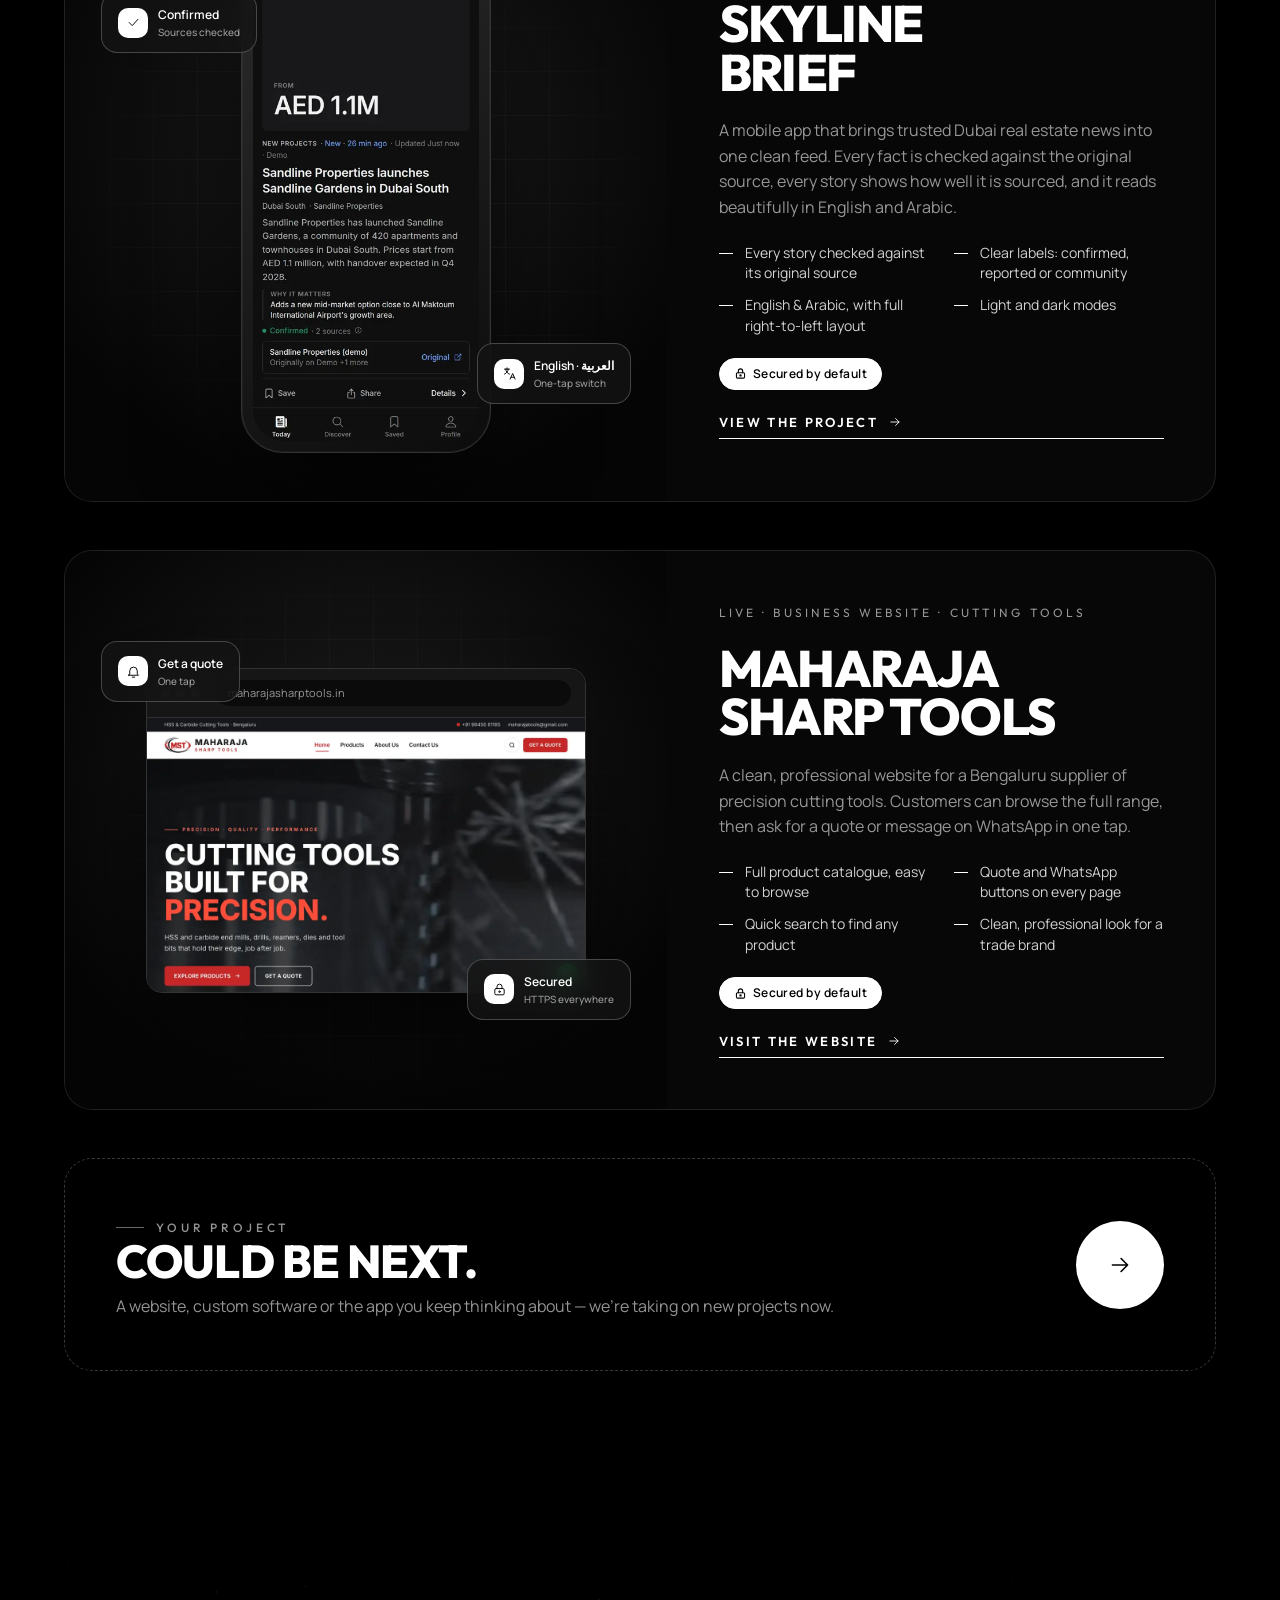
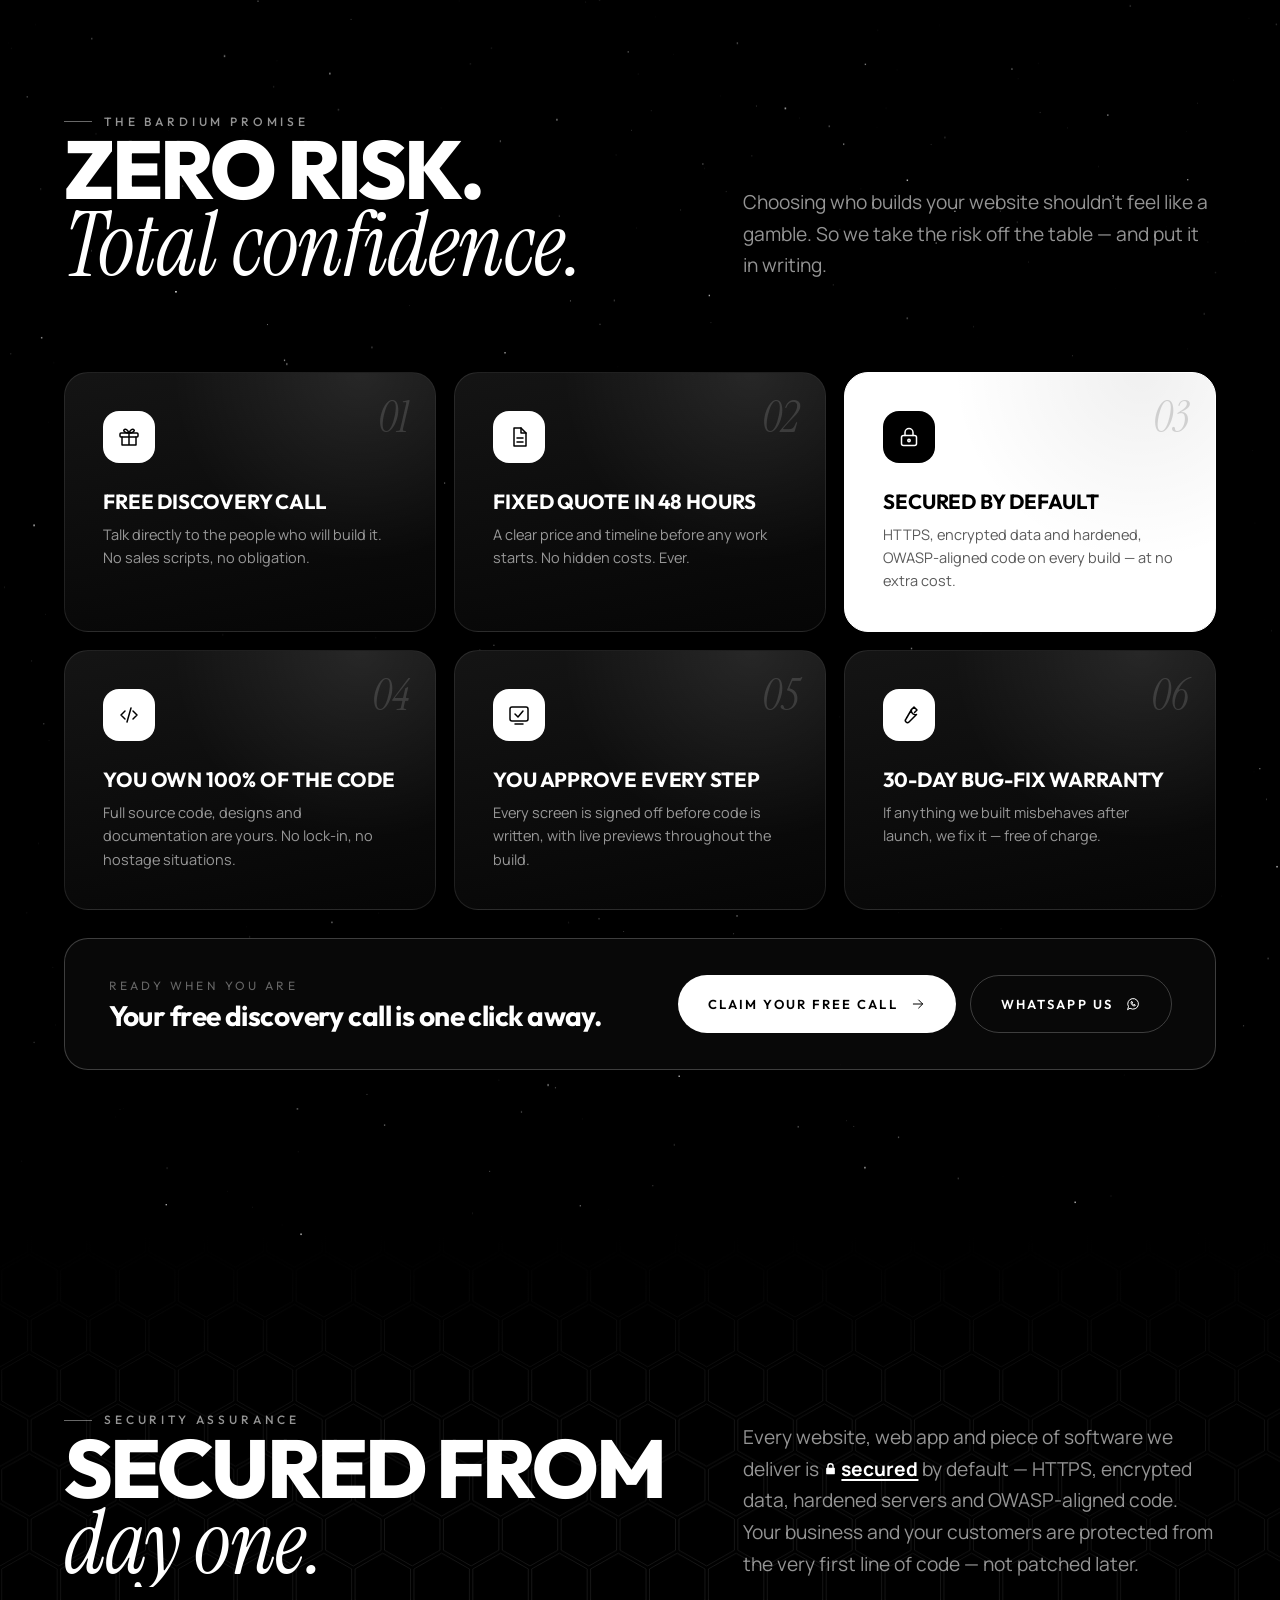
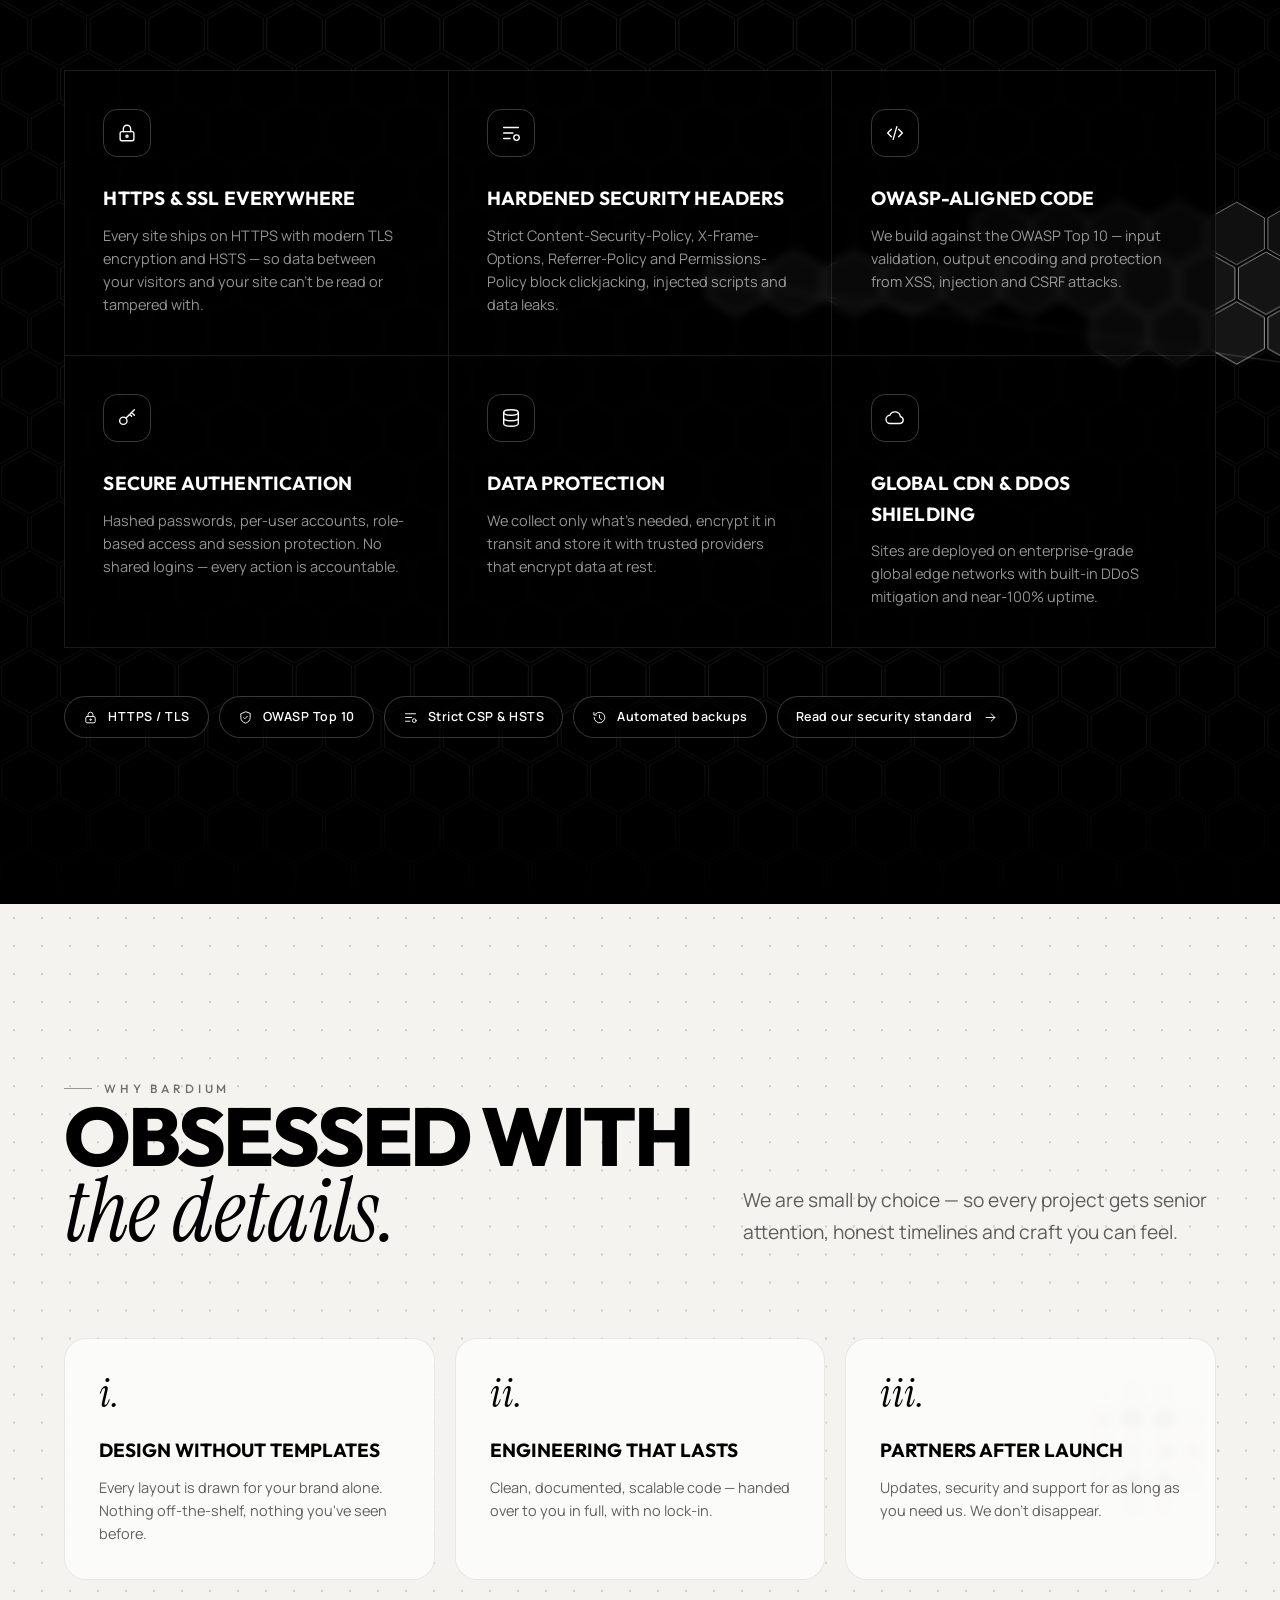
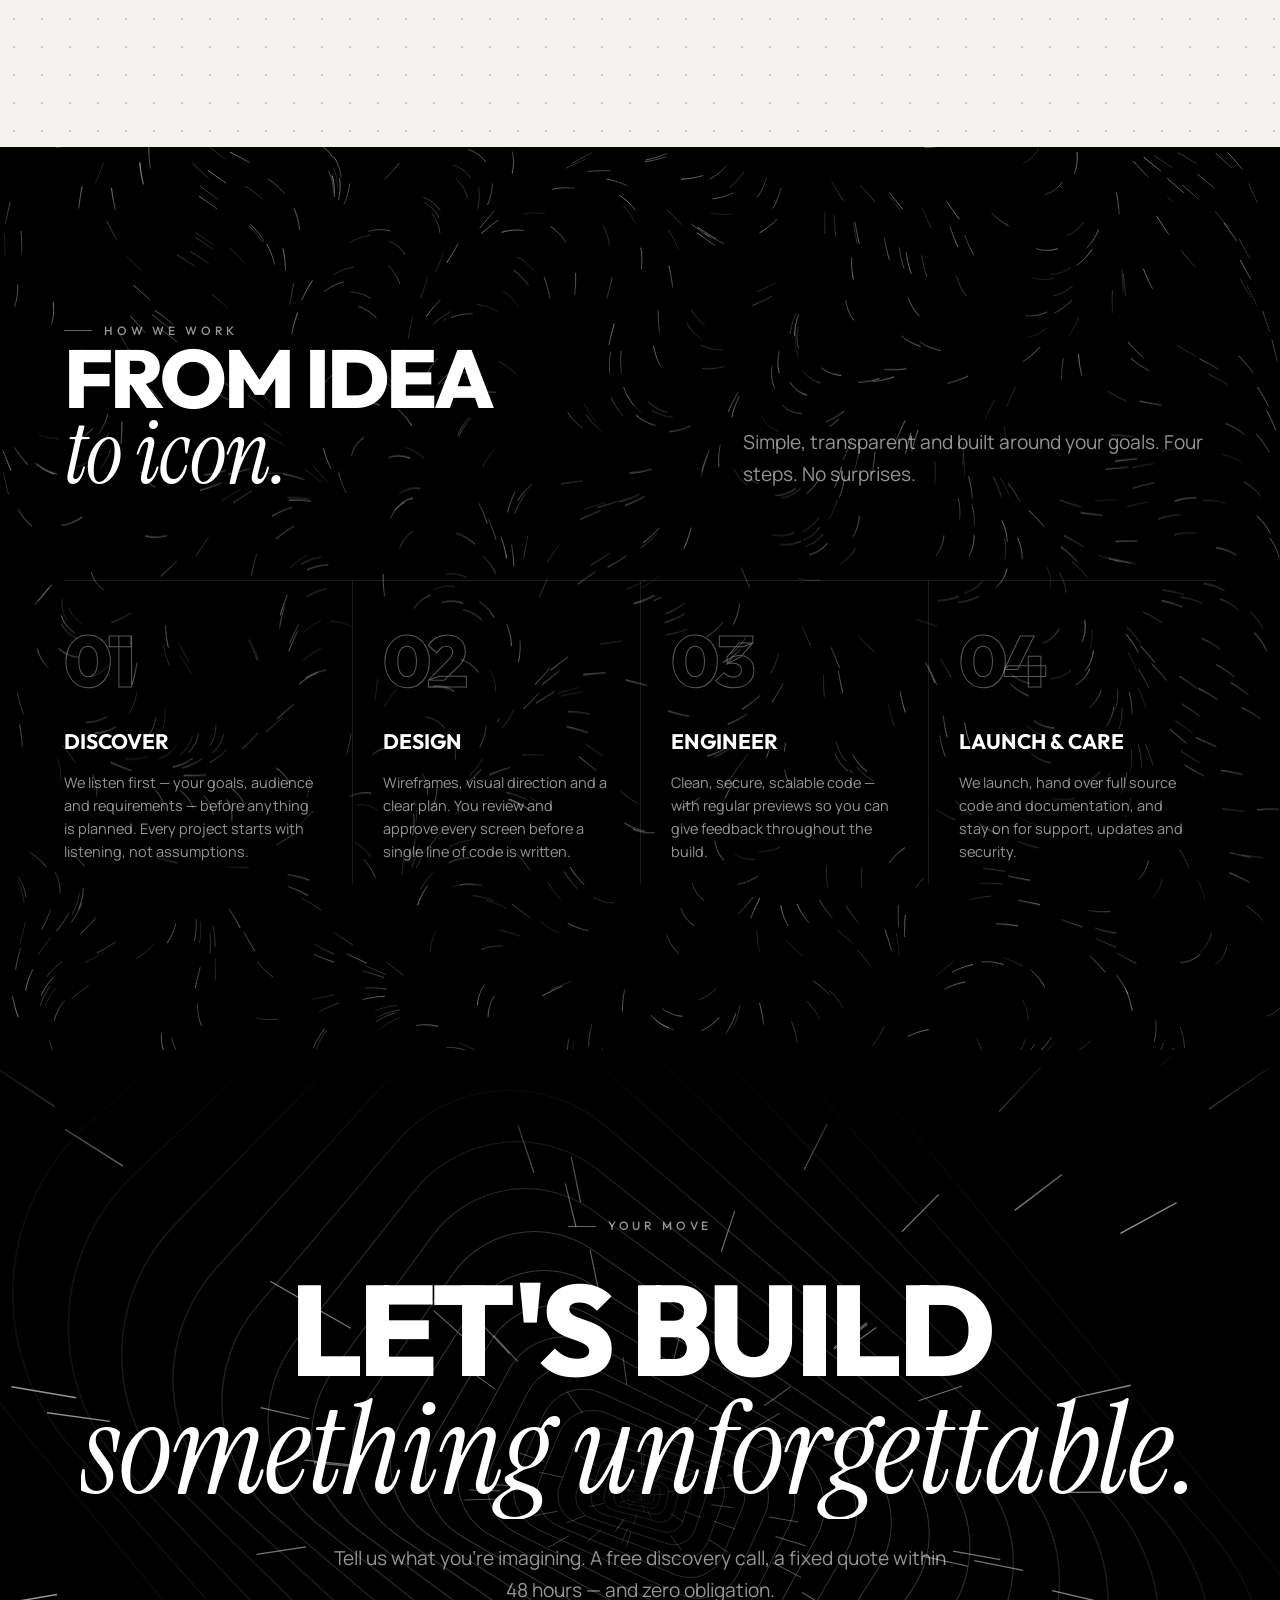
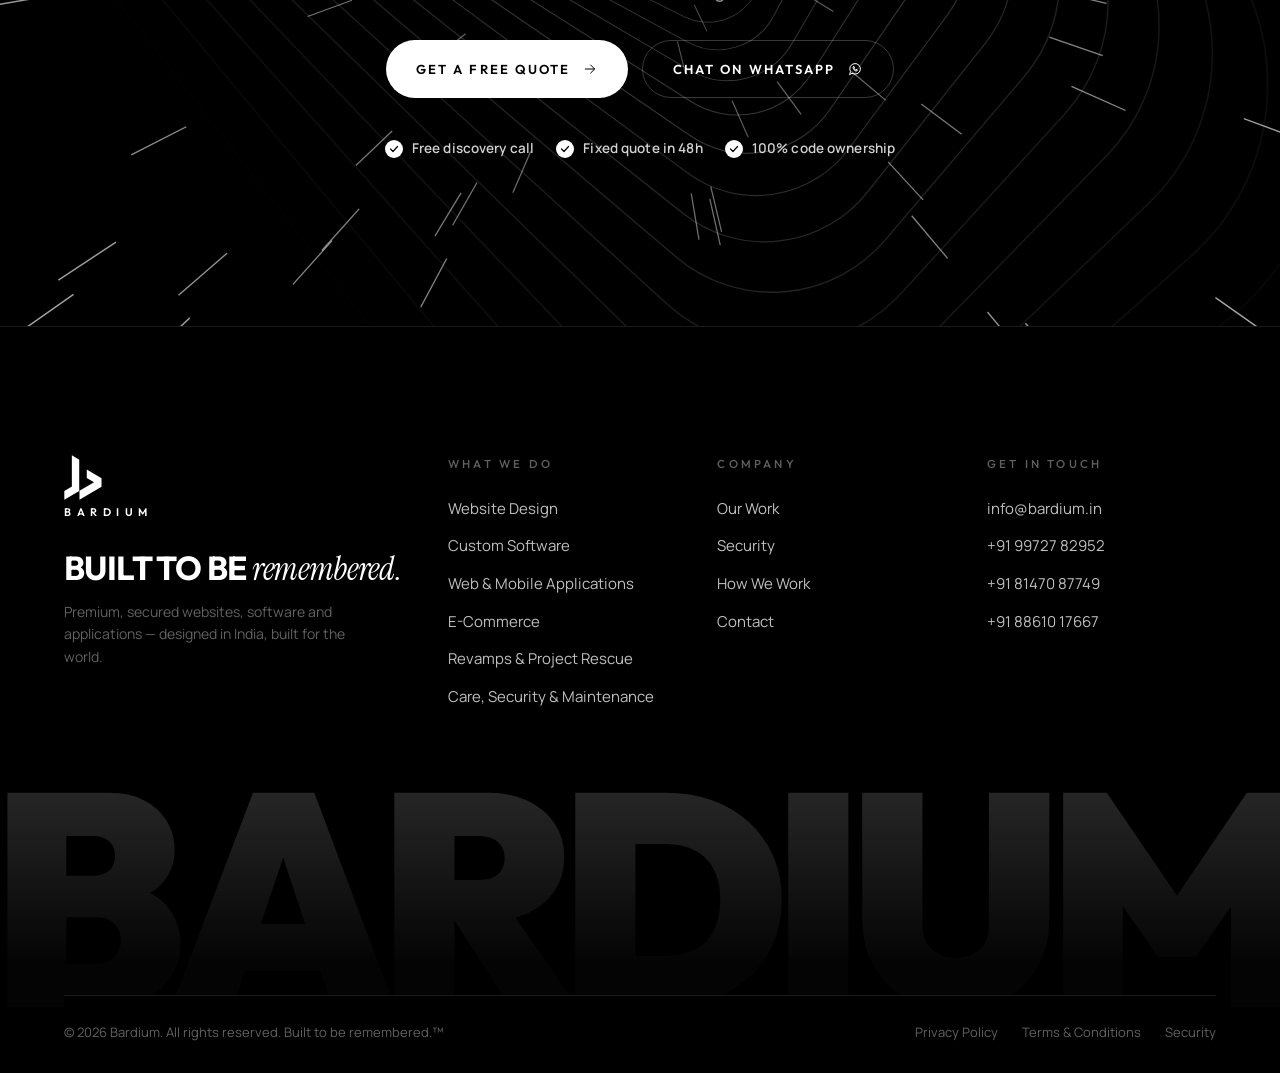
==== commit 964f0008: "Calm mode: remove hover/touch interaction, haptics, tilt and cursor effects; keep ambient animations" ====
--- a/index.html
+++ b/index.html
@@ -86,7 +86,6 @@
       <div class="btn-row" data-reveal data-delay=".35"><a class="btn " href="contact.html"><span class="btn__label"><span>Get a free quote</span><span aria-hidden="true">Get a free quote</span></span><svg class="btn__arrow" viewBox="0 0 24 24" fill="none" stroke="currentColor" stroke-width="1.5" stroke-linecap="round" stroke-linejoin="round" aria-hidden="true"><path d="M5 12h14M13 6l6 6-6 6"/></svg></a><a class="btn btn--ghost" href="work.html"><span class="btn__label"><span>See our work</span><span aria-hidden="true">See our work</span></span><svg class="btn__arrow" viewBox="0 0 24 24" fill="none" stroke="currentColor" stroke-width="1.5" stroke-linecap="round" stroke-linejoin="round" aria-hidden="true"><path d="M5 12h14M13 6l6 6-6 6"/></svg></a></div>
       <div data-reveal data-delay=".45"><ul class="trust-row "><li><svg viewBox="0 0 24 24" fill="none" stroke="currentColor" stroke-width="1.5" stroke-linecap="round" stroke-linejoin="round" aria-hidden="true"><path d="m5 12 5 5 9-10"/></svg>Free discovery call</li><li><svg viewBox="0 0 24 24" fill="none" stroke="currentColor" stroke-width="1.5" stroke-linecap="round" stroke-linejoin="round" aria-hidden="true"><path d="m5 12 5 5 9-10"/></svg>Fixed quote in 48h</li><li><svg viewBox="0 0 24 24" fill="none" stroke="currentColor" stroke-width="1.5" stroke-linecap="round" stroke-linejoin="round" aria-hidden="true"><path d="m5 12 5 5 9-10"/></svg>100% code ownership</li></ul></div>
     </div>
-    <p class="touch-hint" aria-hidden="true"><span class="touch-hint__dot"></span>Tap · drag · tilt to play</p>
   </div>
   <div class="hero__meta">
     <div class="container">
--- a/assets/css/style.css
+++ b/assets/css/style.css
@@ -1079,3 +1079,11 @@
 .browser__bar span { margin-left: 10px; flex: 1; font-size: 11px; color: var(--muted); background: #0b0b0b; border-radius: 20px; padding: 4px 12px; white-space: nowrap; overflow: hidden; text-overflow: ellipsis; }
 .browser__img { display: block; width: 100%; height: auto; }
 @media (max-width: 560px) { .browser { width: 92%; } }
+
+/* Calm mode: no hover/touch movement. Animations play on their own; links and buttons keep simple feedback. */
+.work-card:hover .phone, .work-card:hover .browser,
+.principle:hover, .engage-card:hover, .promise-card:hover,
+.promise-card:hover .promise-card__ic, .caps li:hover,
+.next-card:hover .round-arrow, .brand:hover .brand__mark { transform: none; }
+.principle:hover { box-shadow: none; }
+.touch-hint, .tap-ring, .cursor, .cursor-ring { display: none !important; }
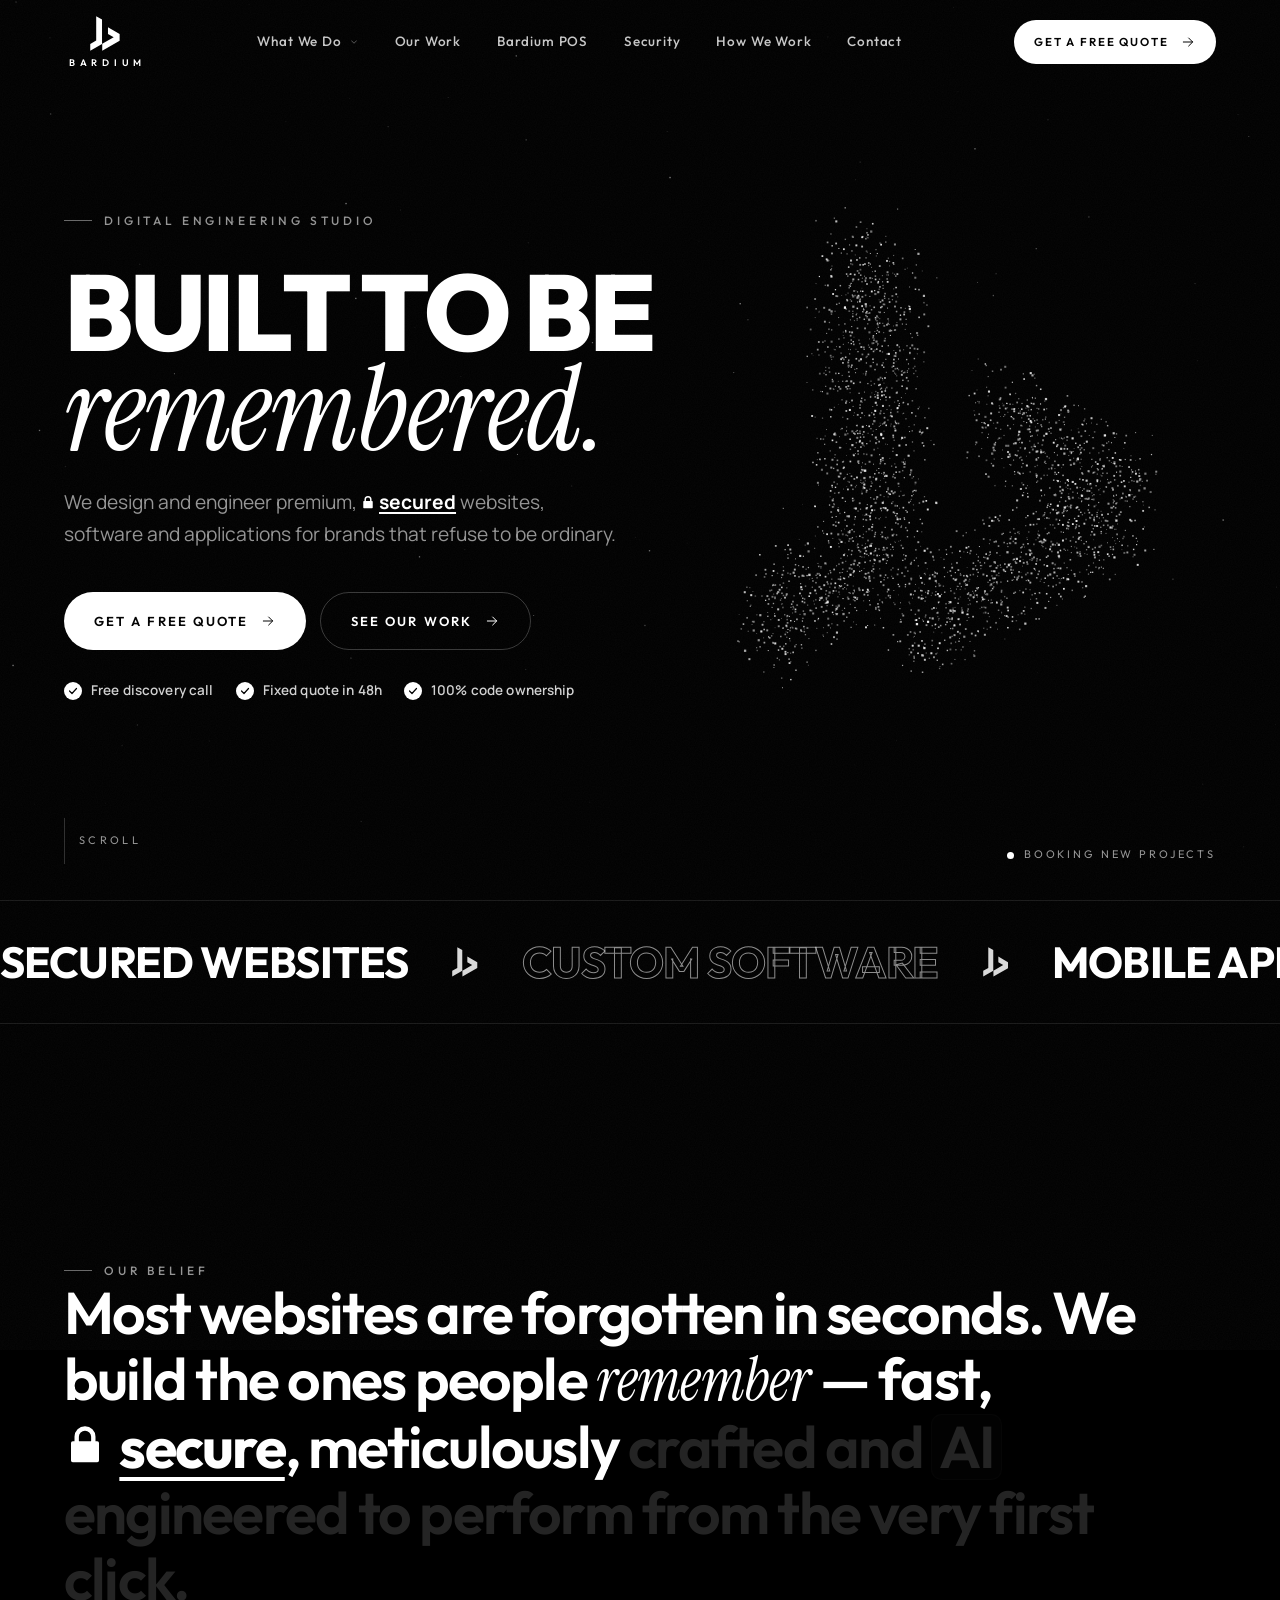
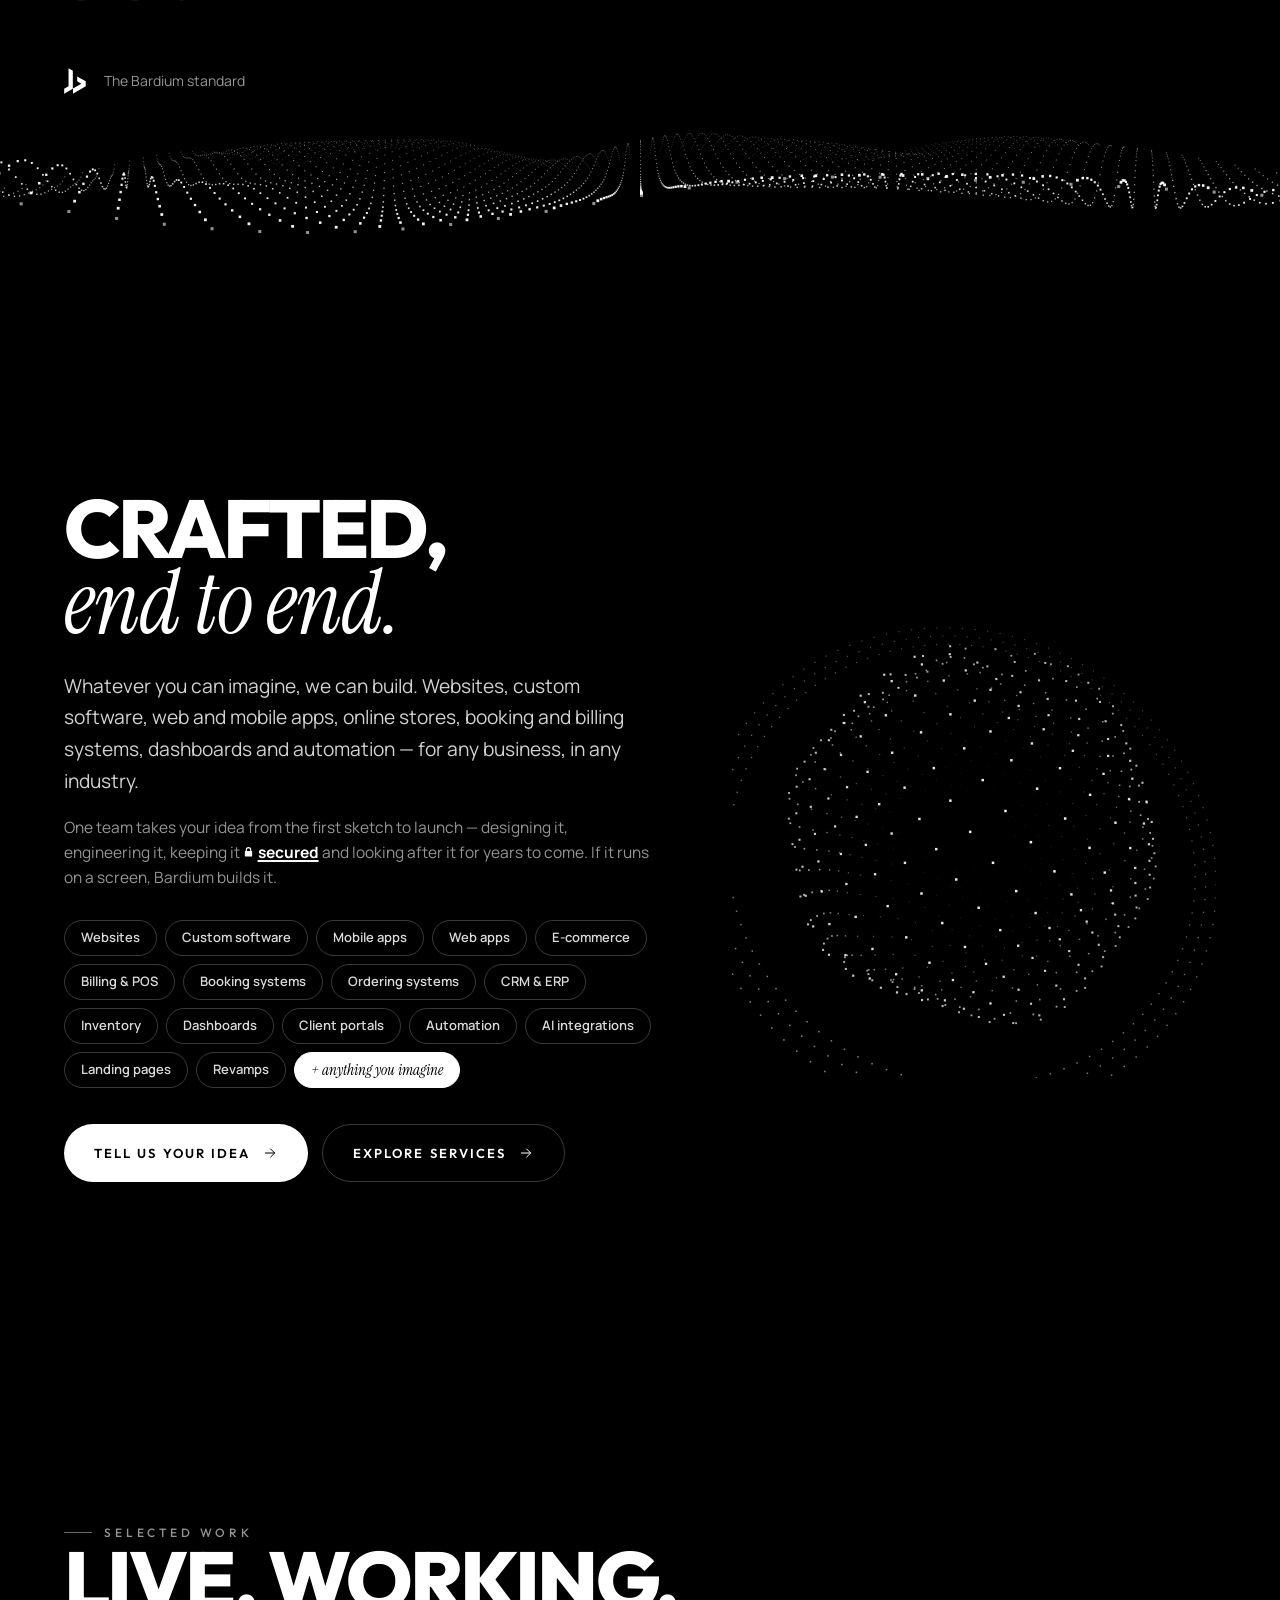
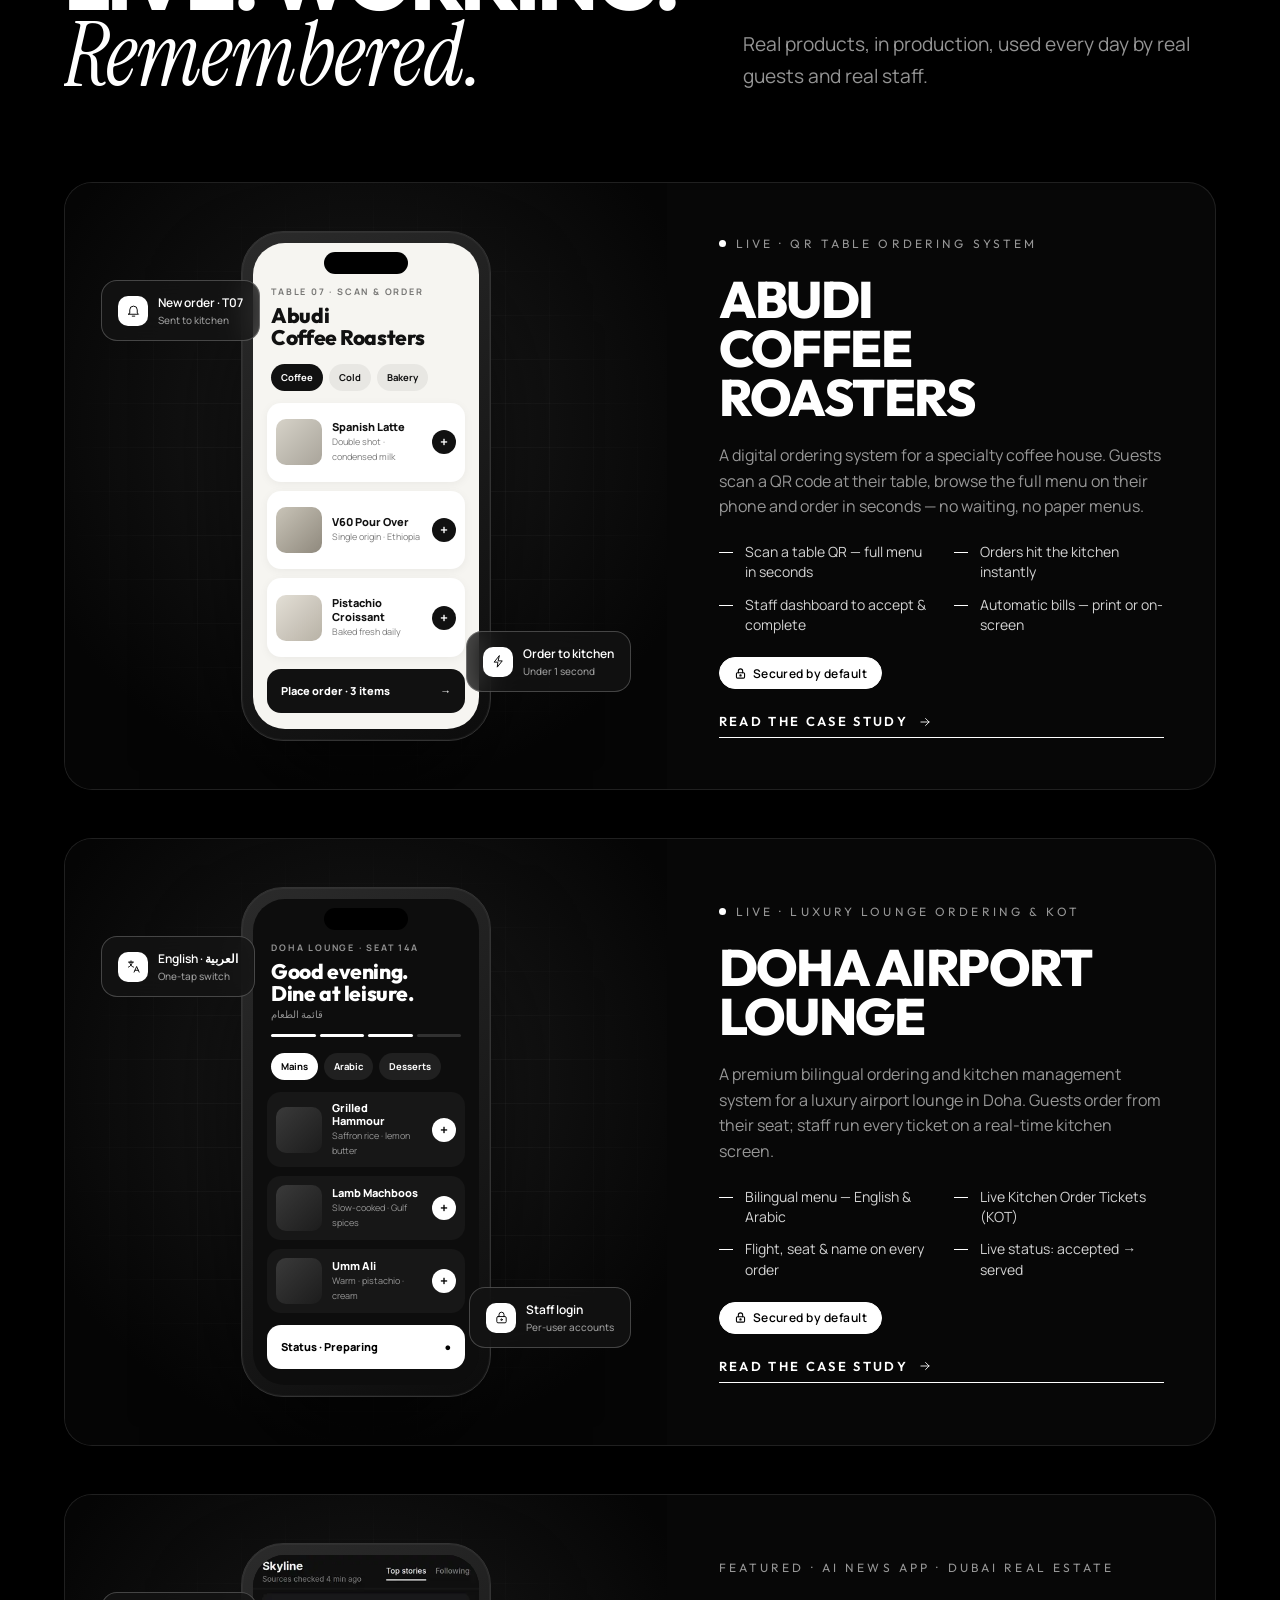
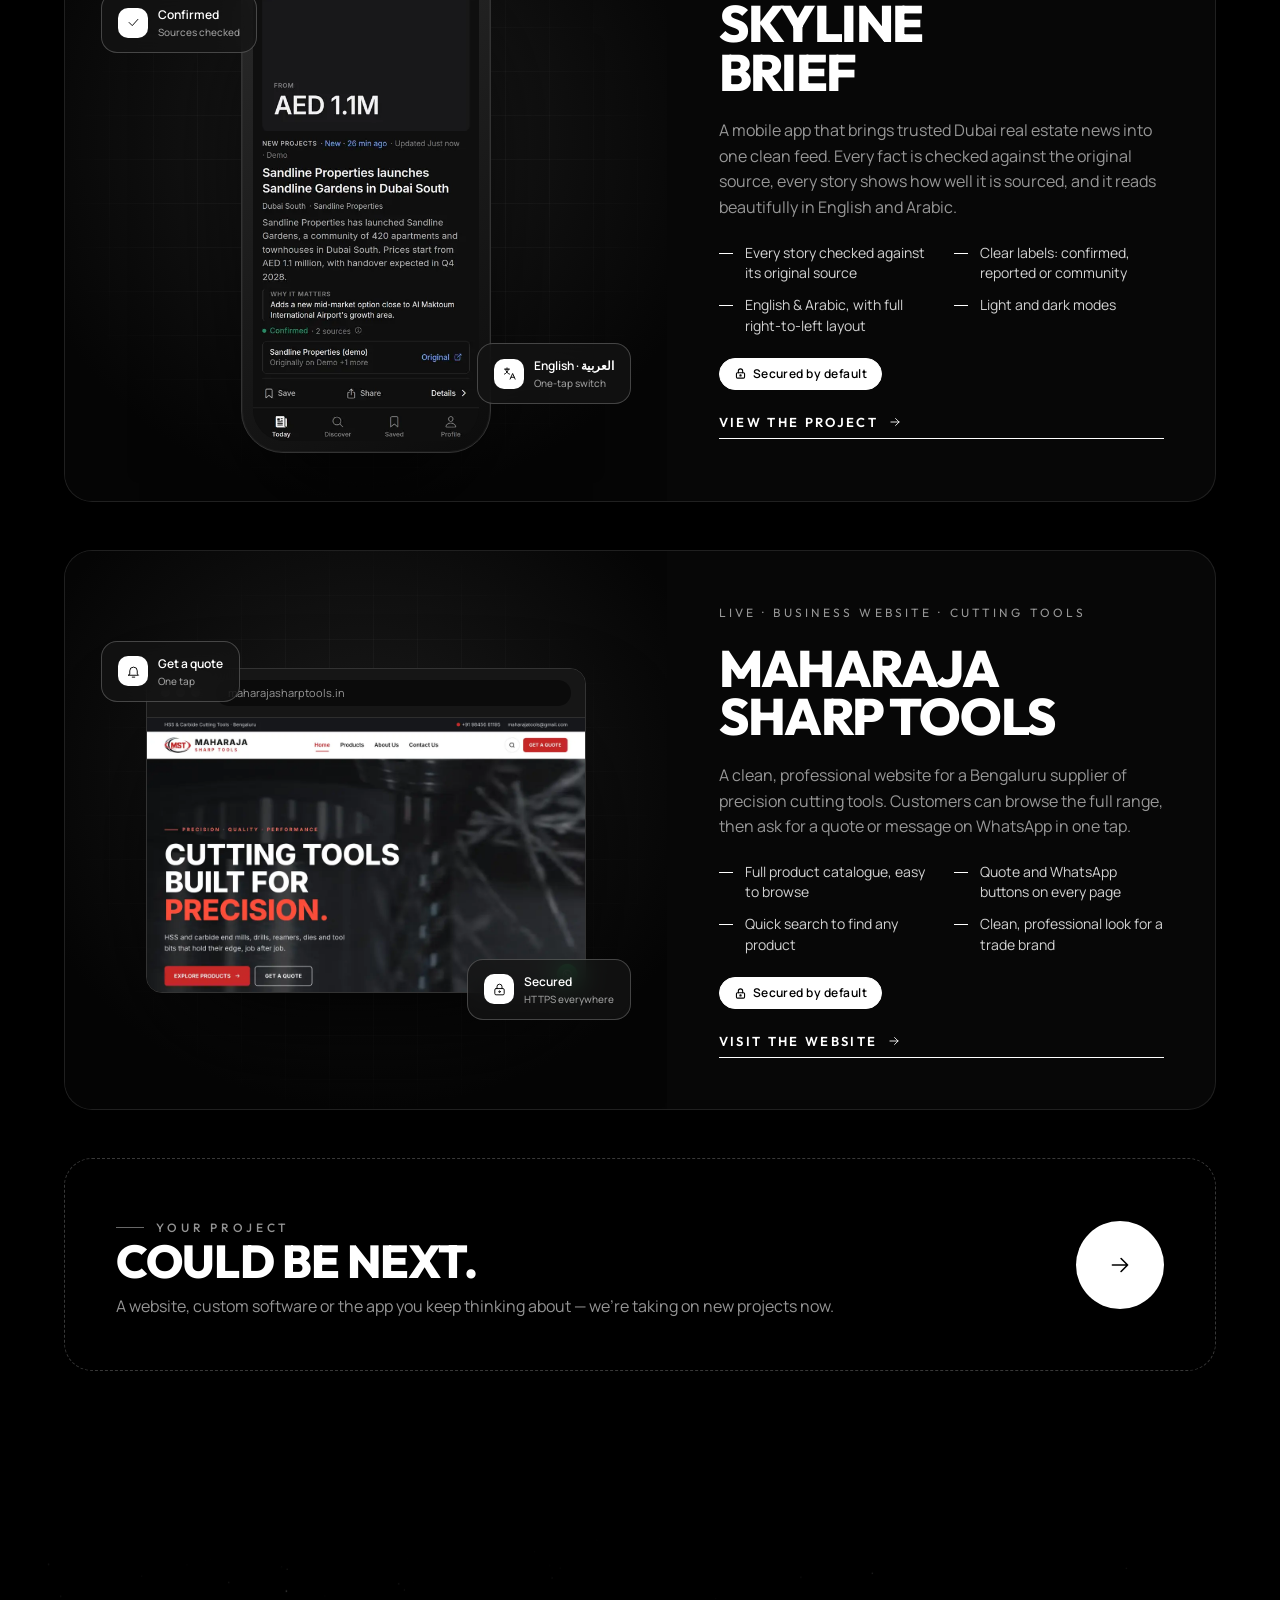
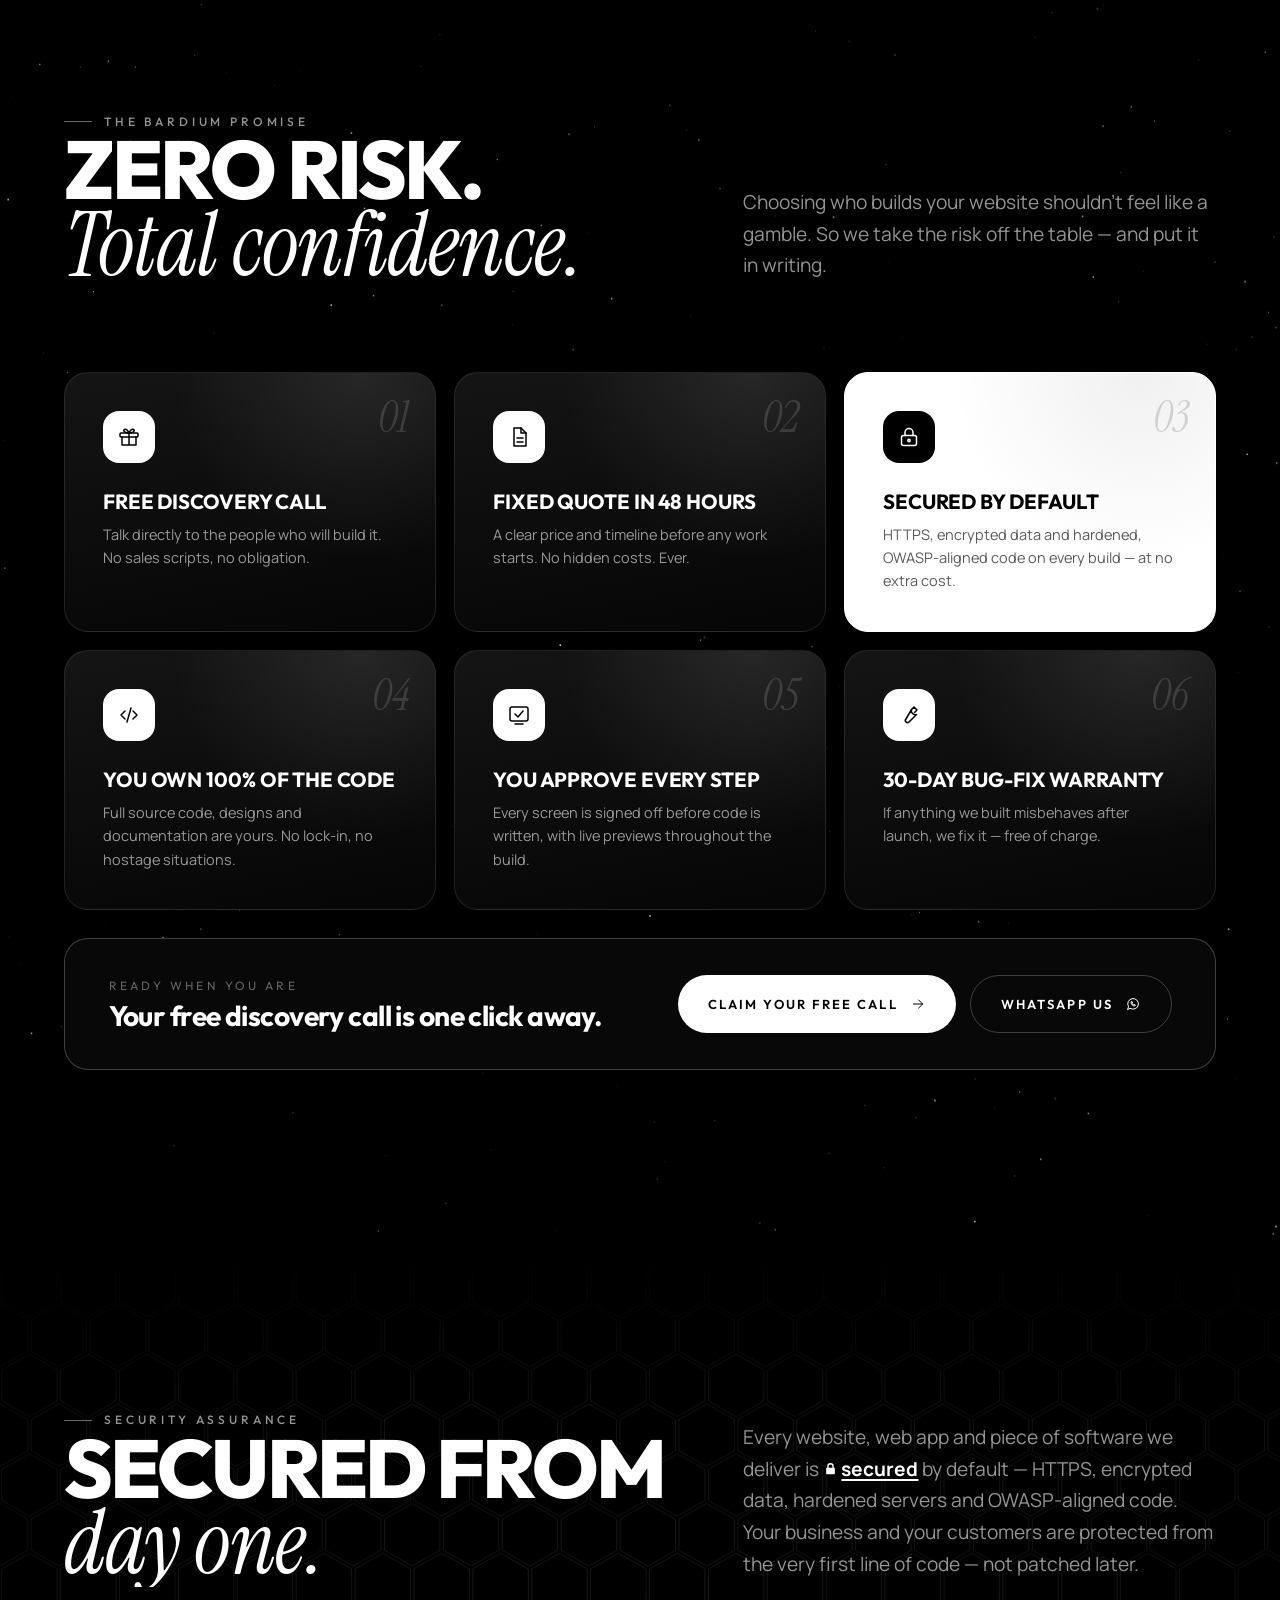
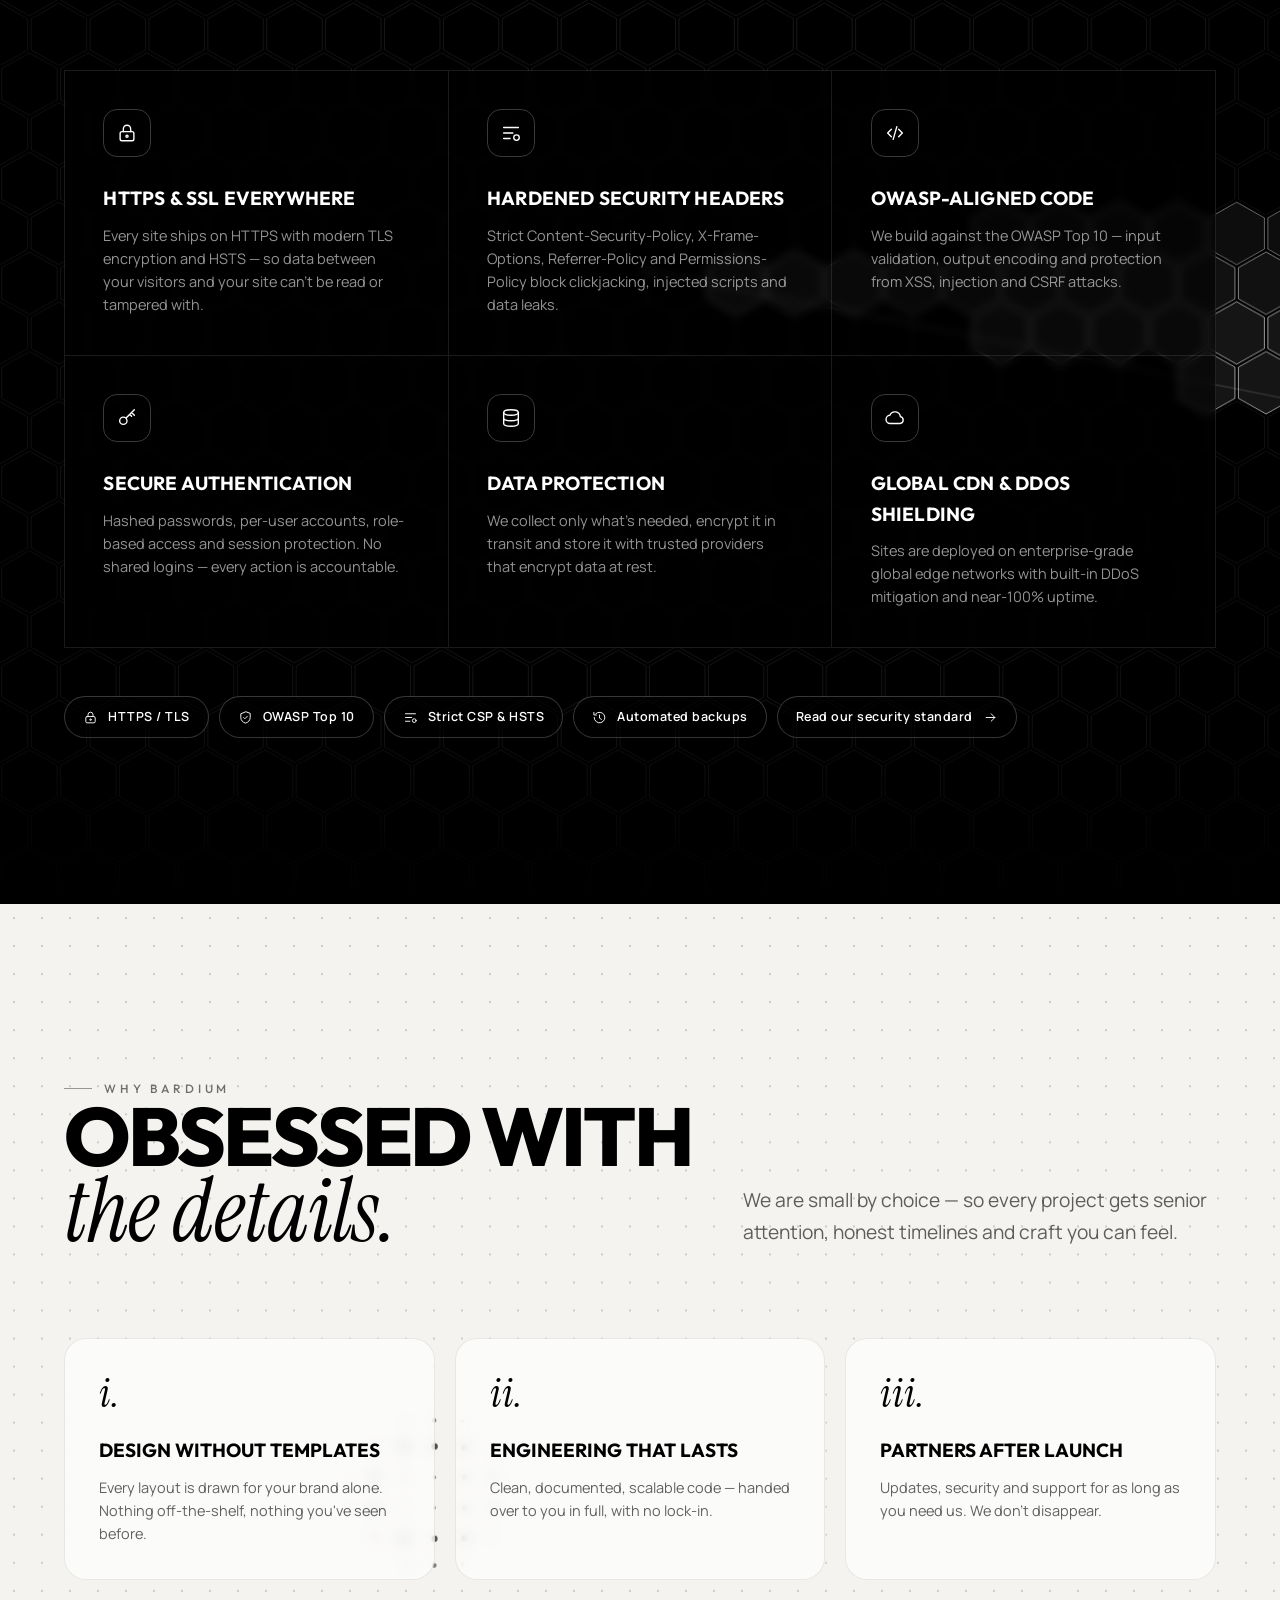
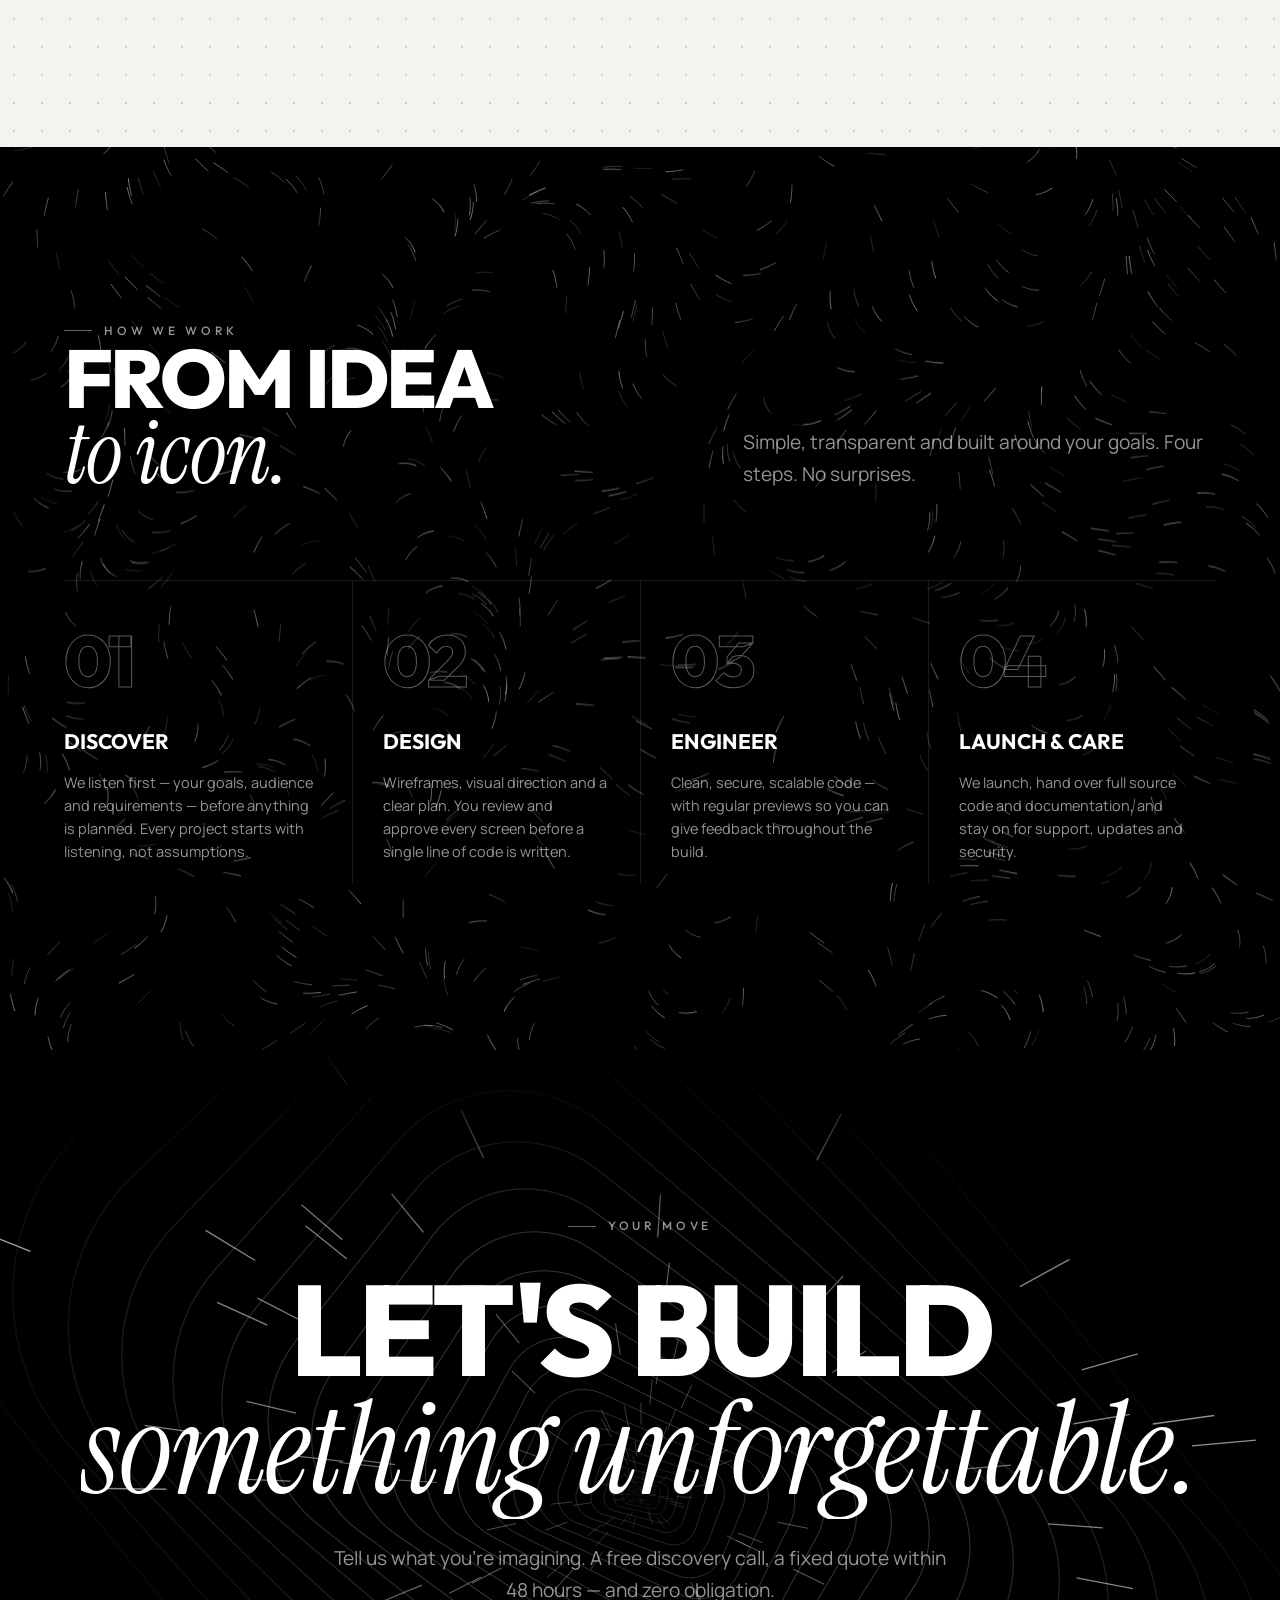
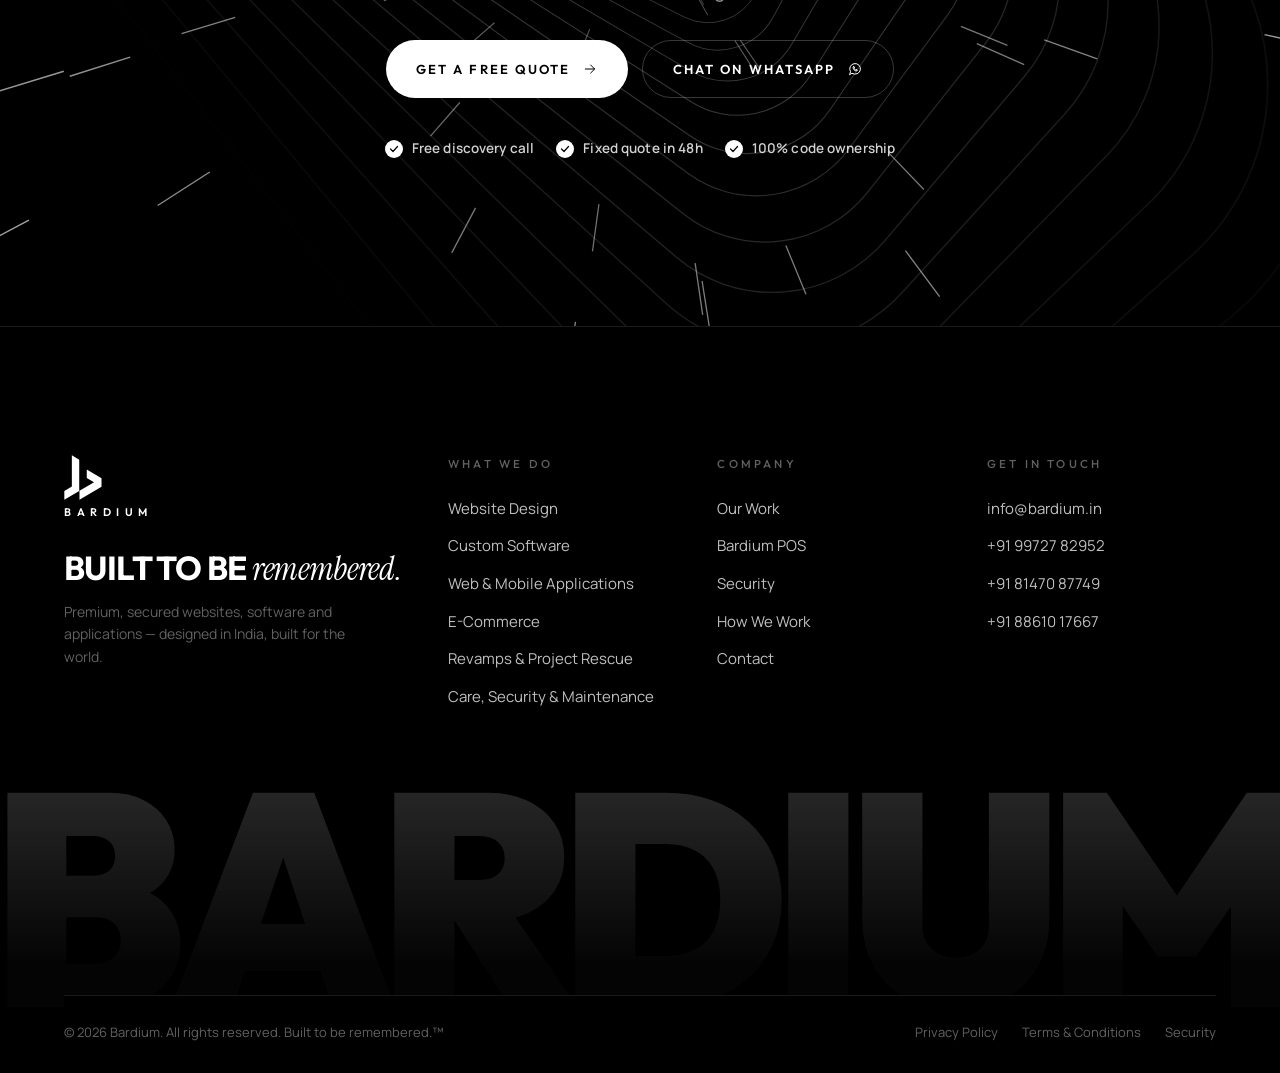
==== commit f098f17e: "Add Bardium POS page with menu, dock, footer and sitemap links Co-Authored-By: Claude Sonnet 5.5 <no" ====
--- a/index.html
+++ b/index.html
@@ -66,6 +66,7 @@
 </div>
         </li>
         <li class="nav__item"><a class="nav__link" data-nav="work" href="work.html">Our Work</a></li>
+        <li class="nav__item"><a class="nav__link" data-nav="pos" href="pos.html">Bardium POS</a></li>
         <li class="nav__item"><a class="nav__link" data-nav="security" href="security.html">Security</a></li>
         <li class="nav__item"><a class="nav__link" data-nav="process" href="index.html#process">How We Work</a></li>
         <li class="nav__item"><a class="nav__link" data-nav="contact" href="contact.html">Contact</a></li>
@@ -74,7 +75,7 @@
     <div class="header__cta"><a class="btn btn--sm" href="contact.html"><span class="btn__label"><span>Get a free quote</span><span aria-hidden="true">Get a free quote</span></span><svg class="btn__arrow" viewBox="0 0 24 24" fill="none" stroke="currentColor" stroke-width="1.5" stroke-linecap="round" stroke-linejoin="round" aria-hidden="true"><path d="M5 12h14M13 6l6 6-6 6"/></svg></a></div>
   </div>
 </header>
-<nav class="dock" aria-label="Mobile navigation"><a class="dock__link" data-nav="home" href="index.html"><svg viewBox="0 0 24 24" fill="none" stroke="currentColor" stroke-width="1.5" stroke-linecap="round" stroke-linejoin="round" aria-hidden="true"><path d="M4 11 12 4l8 7v8a1 1 0 0 1-1 1h-4v-6h-6v6H5a1 1 0 0 1-1-1z"/></svg><span>Home</span></a><a class="dock__link" data-nav="services" href="services.html"><svg viewBox="0 0 24 24" fill="none" stroke="currentColor" stroke-width="1.5" stroke-linecap="round" stroke-linejoin="round" aria-hidden="true"><rect x="4" y="4" width="7" height="7" rx="1.5"/><rect x="13" y="4" width="7" height="7" rx="1.5"/><rect x="4" y="13" width="7" height="7" rx="1.5"/><rect x="13" y="13" width="7" height="7" rx="1.5"/></svg><span>Services</span></a><a class="dock__link" data-nav="work" href="work.html"><svg viewBox="0 0 24 24" fill="none" stroke="currentColor" stroke-width="1.5" stroke-linecap="round" stroke-linejoin="round" aria-hidden="true"><rect x="3" y="7" width="18" height="13" rx="2"/><path d="M9 7V5a1 1 0 0 1 1-1h4a1 1 0 0 1 1 1v2M3 13h18"/></svg><span>Work</span></a><a class="dock__link" data-nav="security" href="security.html"><svg viewBox="0 0 24 24" fill="none" stroke="currentColor" stroke-width="1.5" stroke-linecap="round" stroke-linejoin="round" aria-hidden="true"><path d="M12 3 4.5 6v6c0 4.5 3.2 7.8 7.5 9 4.3-1.2 7.5-4.5 7.5-9V6z"/><path d="m9 12 2 2 4-4"/></svg><span>Security</span></a><a class="dock__link" data-nav="contact" href="contact.html"><svg viewBox="0 0 24 24" fill="none" stroke="currentColor" stroke-width="1.5" stroke-linecap="round" stroke-linejoin="round" aria-hidden="true"><rect x="3" y="5" width="18" height="14" rx="2"/><path d="m4 7 8 6 8-6"/></svg><span>Contact</span></a></nav>
+<nav class="dock" aria-label="Mobile navigation"><a class="dock__link" data-nav="home" href="index.html"><svg viewBox="0 0 24 24" fill="none" stroke="currentColor" stroke-width="1.5" stroke-linecap="round" stroke-linejoin="round" aria-hidden="true"><path d="M4 11 12 4l8 7v8a1 1 0 0 1-1 1h-4v-6h-6v6H5a1 1 0 0 1-1-1z"/></svg><span>Home</span></a><a class="dock__link" data-nav="services" href="services.html"><svg viewBox="0 0 24 24" fill="none" stroke="currentColor" stroke-width="1.5" stroke-linecap="round" stroke-linejoin="round" aria-hidden="true"><rect x="4" y="4" width="7" height="7" rx="1.5"/><rect x="13" y="4" width="7" height="7" rx="1.5"/><rect x="4" y="13" width="7" height="7" rx="1.5"/><rect x="13" y="13" width="7" height="7" rx="1.5"/></svg><span>Services</span></a><a class="dock__link" data-nav="work" href="work.html"><svg viewBox="0 0 24 24" fill="none" stroke="currentColor" stroke-width="1.5" stroke-linecap="round" stroke-linejoin="round" aria-hidden="true"><rect x="3" y="7" width="18" height="13" rx="2"/><path d="M9 7V5a1 1 0 0 1 1-1h4a1 1 0 0 1 1 1v2M3 13h18"/></svg><span>Work</span></a><a class="dock__link" data-nav="pos" href="pos.html"><svg viewBox="0 0 24 24" fill="none" stroke="currentColor" stroke-width="1.5" stroke-linecap="round" stroke-linejoin="round" aria-hidden="true"><path d="M3 4h2l2.4 11.2a2 2 0 0 0 2 1.6h7.7a2 2 0 0 0 2-1.5L21 8H6"/><circle cx="10" cy="20" r="1"/><circle cx="18" cy="20" r="1"/></svg><span>POS</span></a><a class="dock__link" data-nav="security" href="security.html"><svg viewBox="0 0 24 24" fill="none" stroke="currentColor" stroke-width="1.5" stroke-linecap="round" stroke-linejoin="round" aria-hidden="true"><path d="M12 3 4.5 6v6c0 4.5 3.2 7.8 7.5 9 4.3-1.2 7.5-4.5 7.5-9V6z"/><path d="m9 12 2 2 4-4"/></svg><span>Security</span></a><a class="dock__link" data-nav="contact" href="contact.html"><svg viewBox="0 0 24 24" fill="none" stroke="currentColor" stroke-width="1.5" stroke-linecap="round" stroke-linejoin="round" aria-hidden="true"><rect x="3" y="5" width="18" height="14" rx="2"/><path d="m4 7 8 6 8-6"/></svg><span>Contact</span></a></nav>
 <main id="main">
 <section class="hero" aria-label="Introduction">
   <canvas class="bg-canvas" data-bg="logo" aria-hidden="true"></canvas>
@@ -290,6 +291,7 @@
         <h4>Company</h4>
         <ul>
           <li><a href="work.html">Our Work</a></li>
+          <li><a href="pos.html">Bardium POS</a></li>
           <li><a href="security.html">Security</a></li>
           <li><a href="index.html#process">How We Work</a></li>
           <li><a href="contact.html">Contact</a></li>
--- a/assets/css/style.css
+++ b/assets/css/style.css
@@ -1087,3 +1087,26 @@
 .next-card:hover .round-arrow, .brand:hover .brand__mark { transform: none; }
 .principle:hover { box-shadow: none; }
 .touch-hint, .tap-ring, .cursor, .cursor-ring { display: none !important; }
+
+/* ---------- Bardium POS page ---------- */
+.pos-devices { display: flex; flex-wrap: wrap; justify-content: center; align-items: center; gap: 28px 36px; padding: 20px 0 10px; }
+.pos-counter { width: min(100%, 600px); transform: none !important; }
+.pos-devices .phone { margin: 0; flex: 0 0 auto; }
+.posui { display: grid; grid-template-columns: 1.55fr 1fr; gap: 14px; padding: 16px; min-height: 330px; background: #0b0b0b; }
+.posui__tabs { display: flex; gap: 6px; margin-bottom: 12px; }
+.posui__tabs span, .posui__tabs b { font-size: 10px; font-weight: 700; padding: 6px 12px; border-radius: 100px; background: rgba(255,255,255,.07); color: rgba(255,255,255,.7); }
+.posui__tabs b { background: #fff; color: #000; }
+.posui__tiles { display: grid; grid-template-columns: repeat(3, 1fr); gap: 8px; }
+.posui__tile { display: flex; flex-direction: column; gap: 8px; padding: 10px; border-radius: 12px; border: 1px solid var(--line); background: #141414; font-size: 10.5px; font-weight: 700; line-height: 1.2; }
+.posui__tile i { display: block; aspect-ratio: 1.5; border-radius: 8px; background: linear-gradient(135deg, #2c2c2c, #151515); }
+.posui__bill { border-radius: 14px; border: 1px solid var(--line); background: #101010; padding: 14px; display: flex; flex-direction: column; gap: 10px; }
+.posui__h { font-family: var(--f-display); font-weight: 800; font-size: 13px; text-transform: uppercase; letter-spacing: .08em; padding-bottom: 10px; border-bottom: 1px solid var(--line); }
+.posui__row { display: flex; justify-content: space-between; font-size: 11px; color: rgba(255,255,255,.8); }
+.posui__row em { font-style: normal; color: var(--muted); }
+.posui__pay { margin-top: auto; text-align: center; padding: 11px; border-radius: 10px; background: #fff; color: #000; font-size: 11px; font-weight: 800; }
+.engage--two { grid-template-columns: repeat(2, 1fr); max-width: 980px; margin: 0 auto; }
+@media (max-width: 900px) { .engage--two { grid-template-columns: 1fr; } }
+@media (max-width: 560px) { .posui { grid-template-columns: 1fr; min-height: 0; } .posui__tiles { grid-template-columns: repeat(3, 1fr); } .pos-devices .phone { max-width: 100%; } }
+@media (max-width: 420px) { .dock__link { font-size: 8.5px; letter-spacing: .02em; } .dock__link svg { width: 18px; height: 18px; } }
+.page-hero .btn-row { margin-top: 36px; }
+.page-hero .btn-row + .chips { margin-top: 24px; }
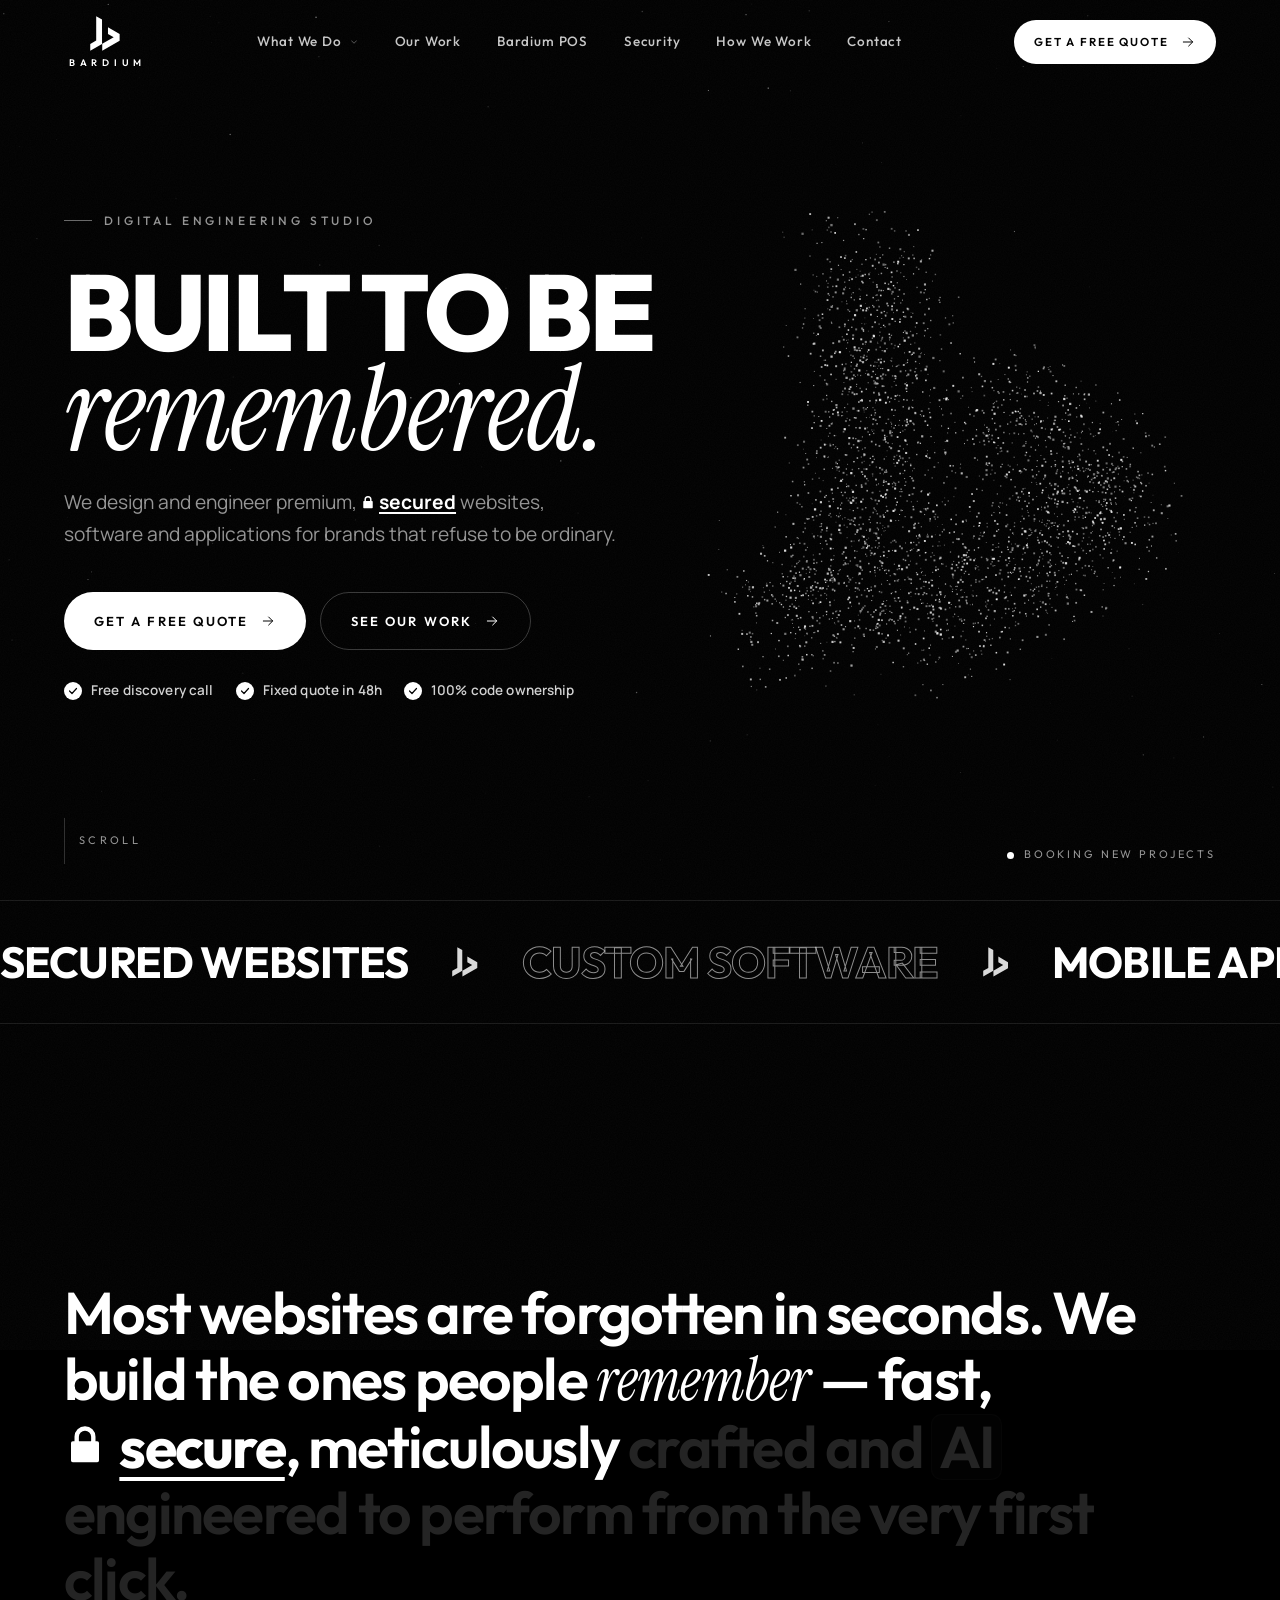
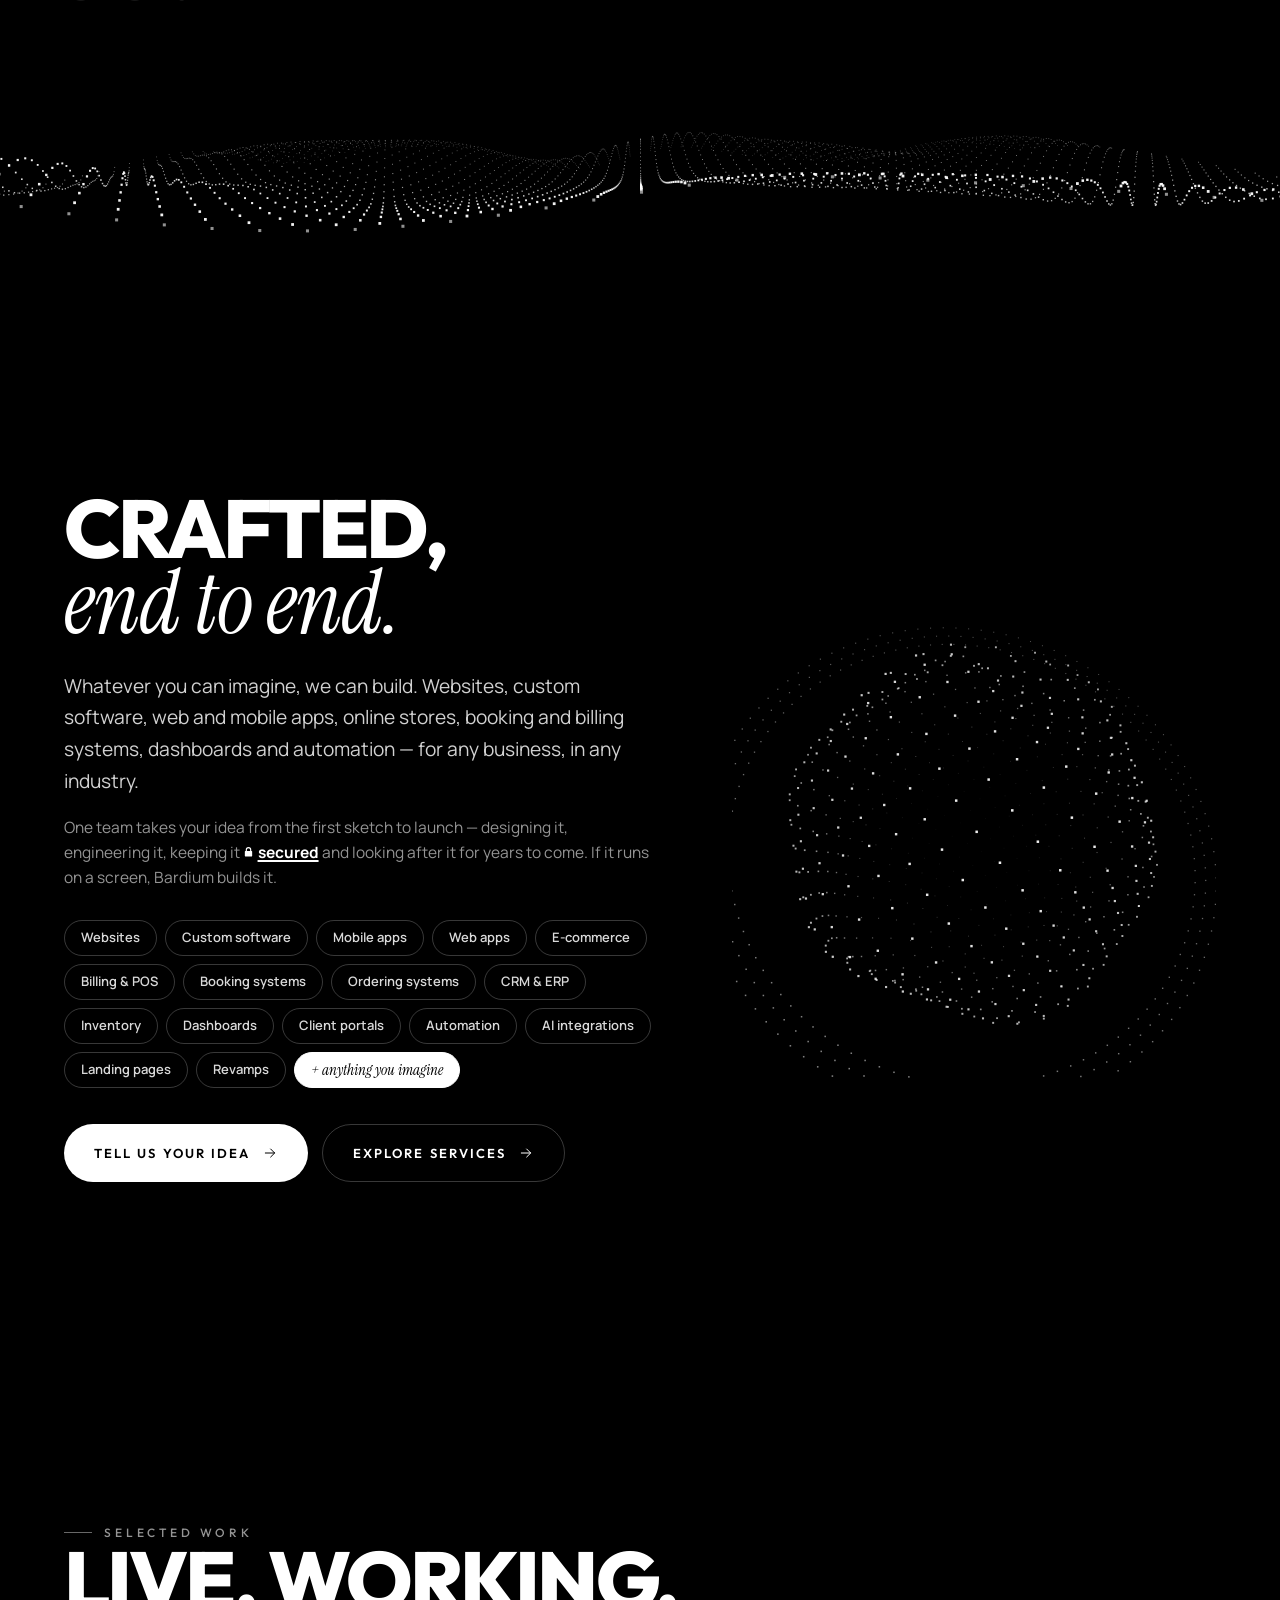
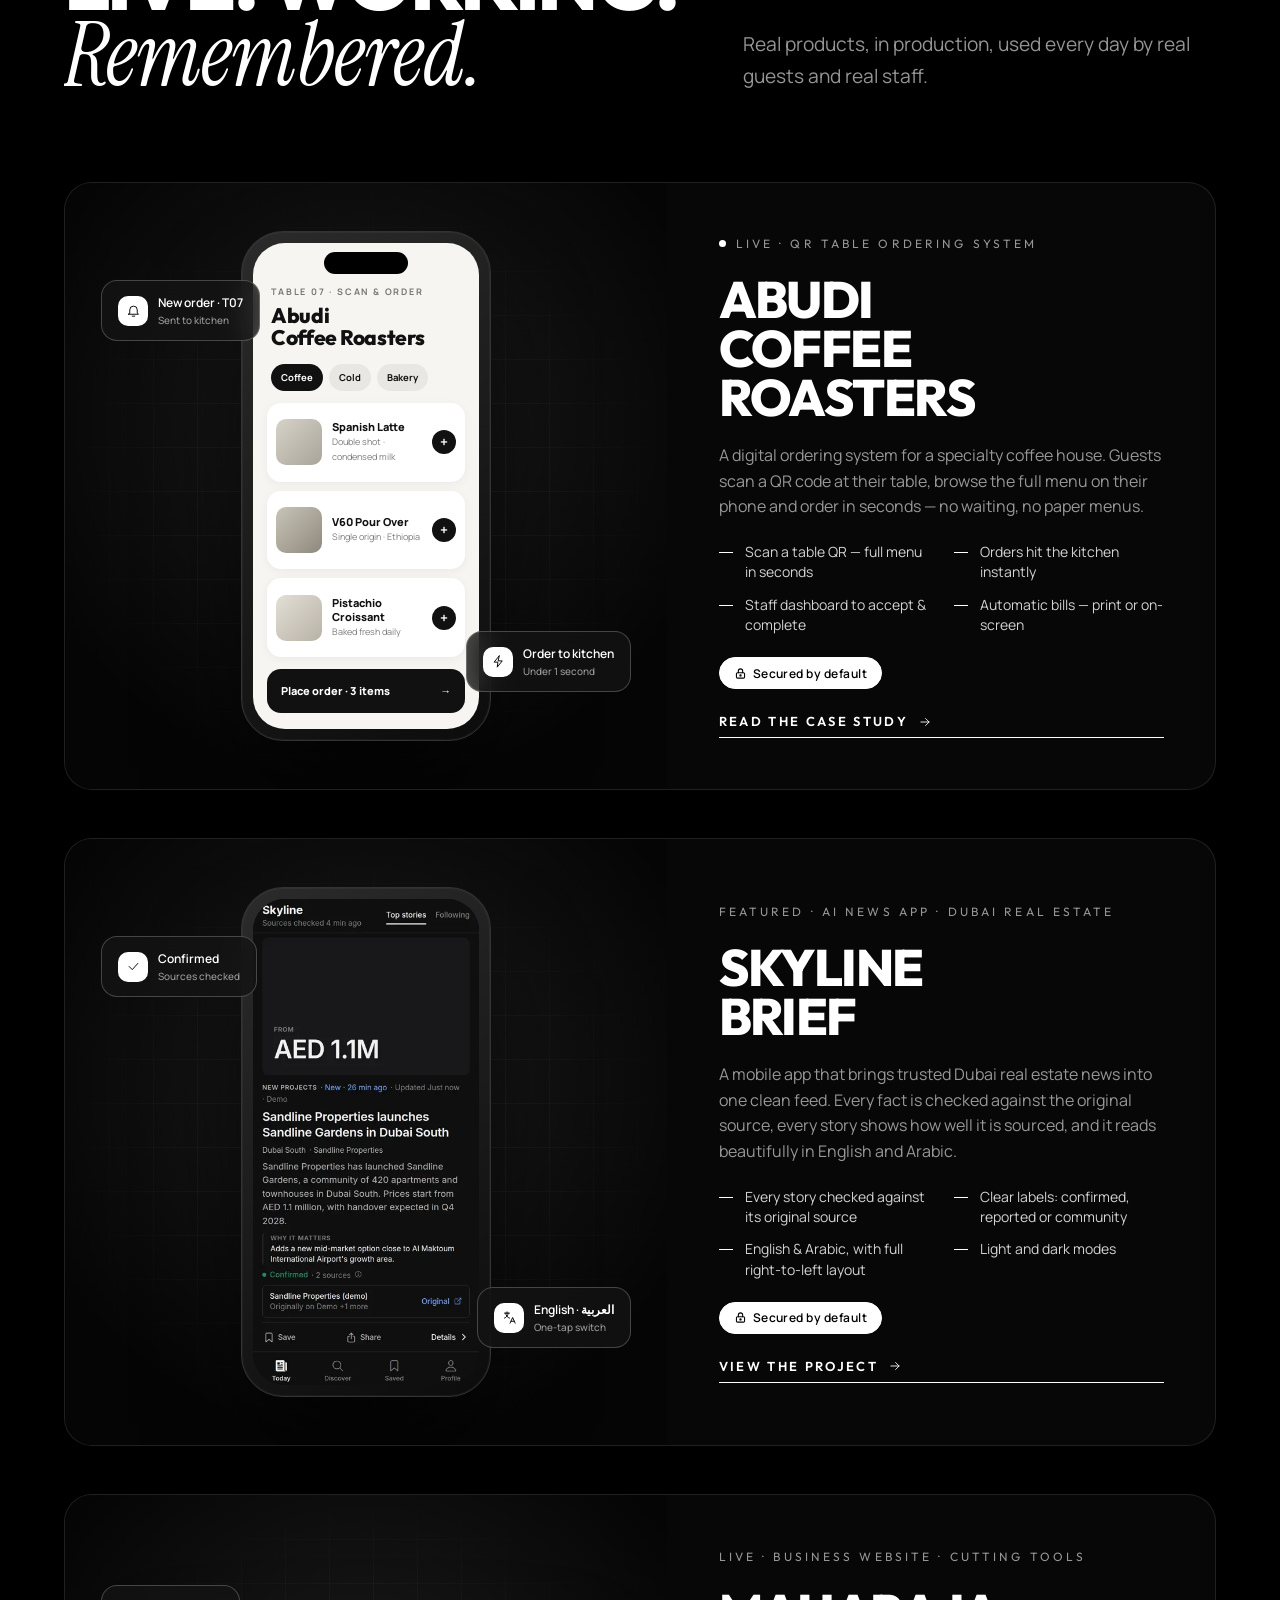
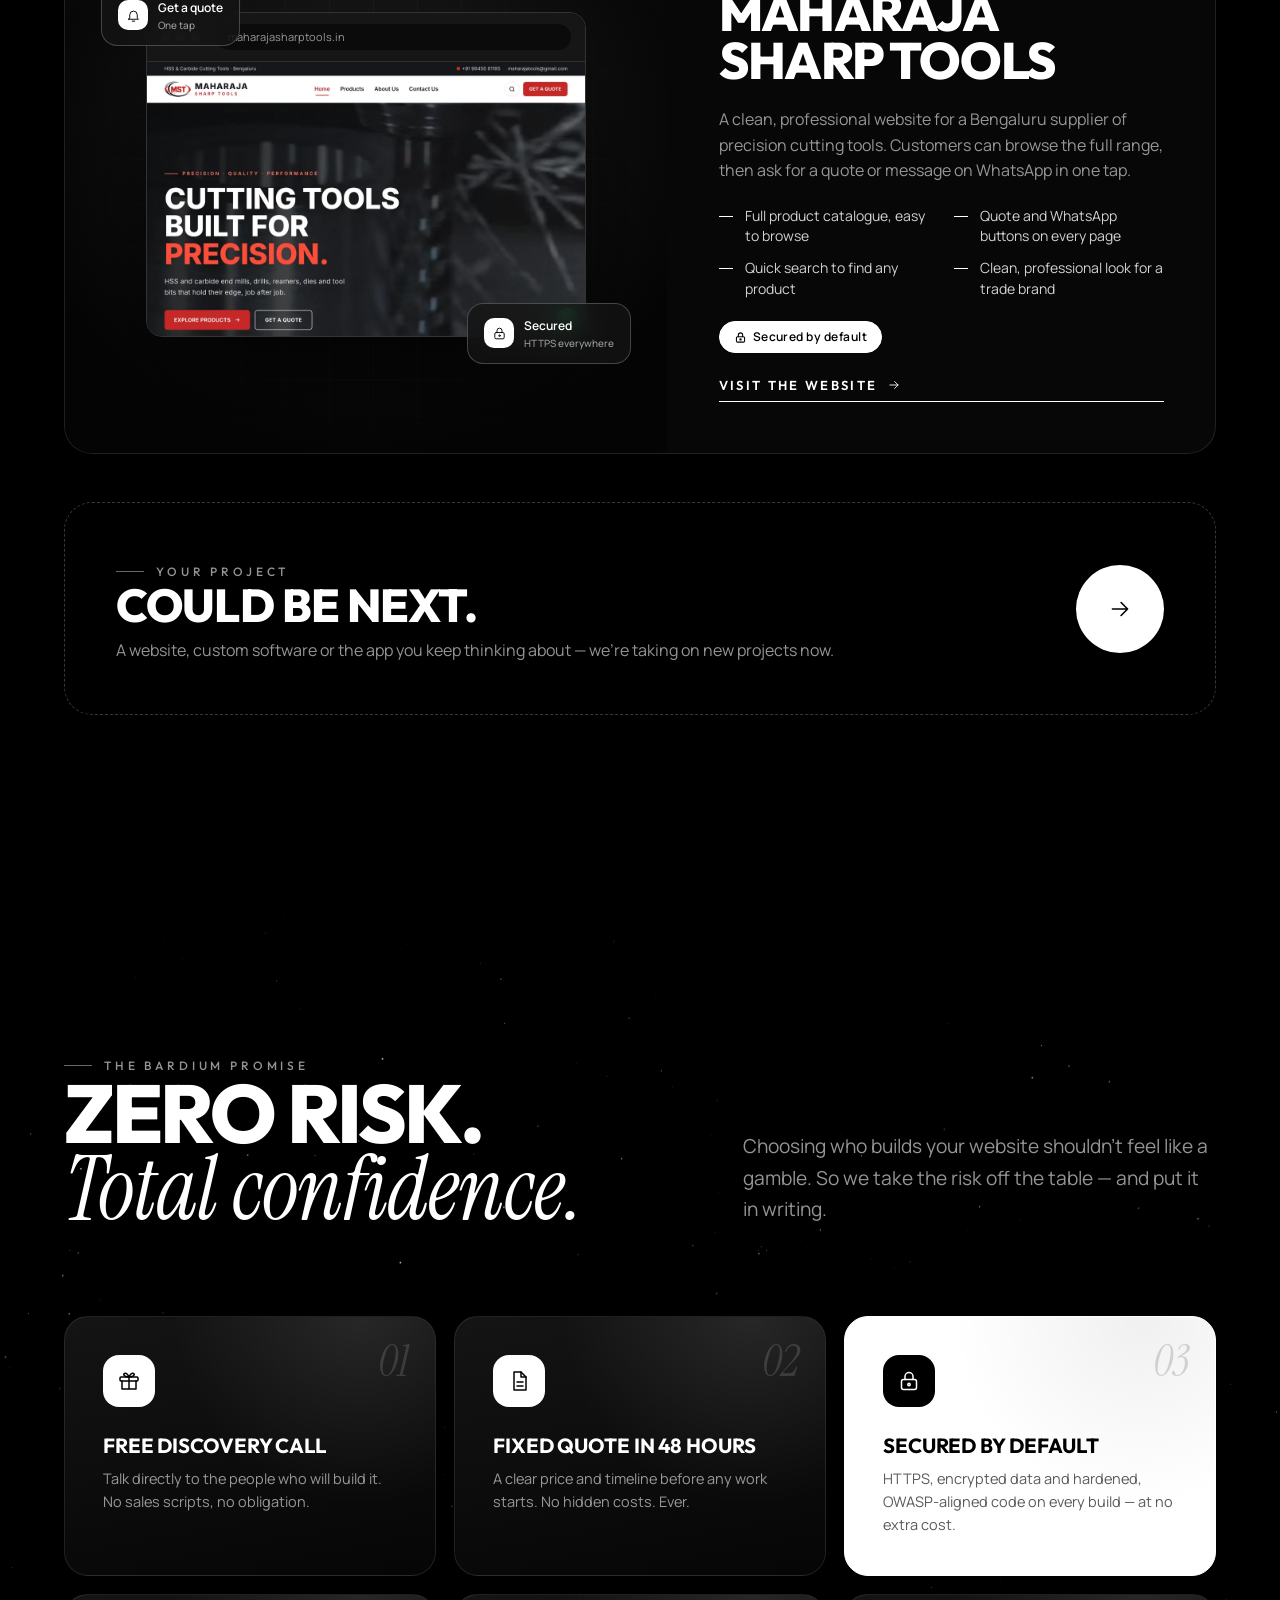
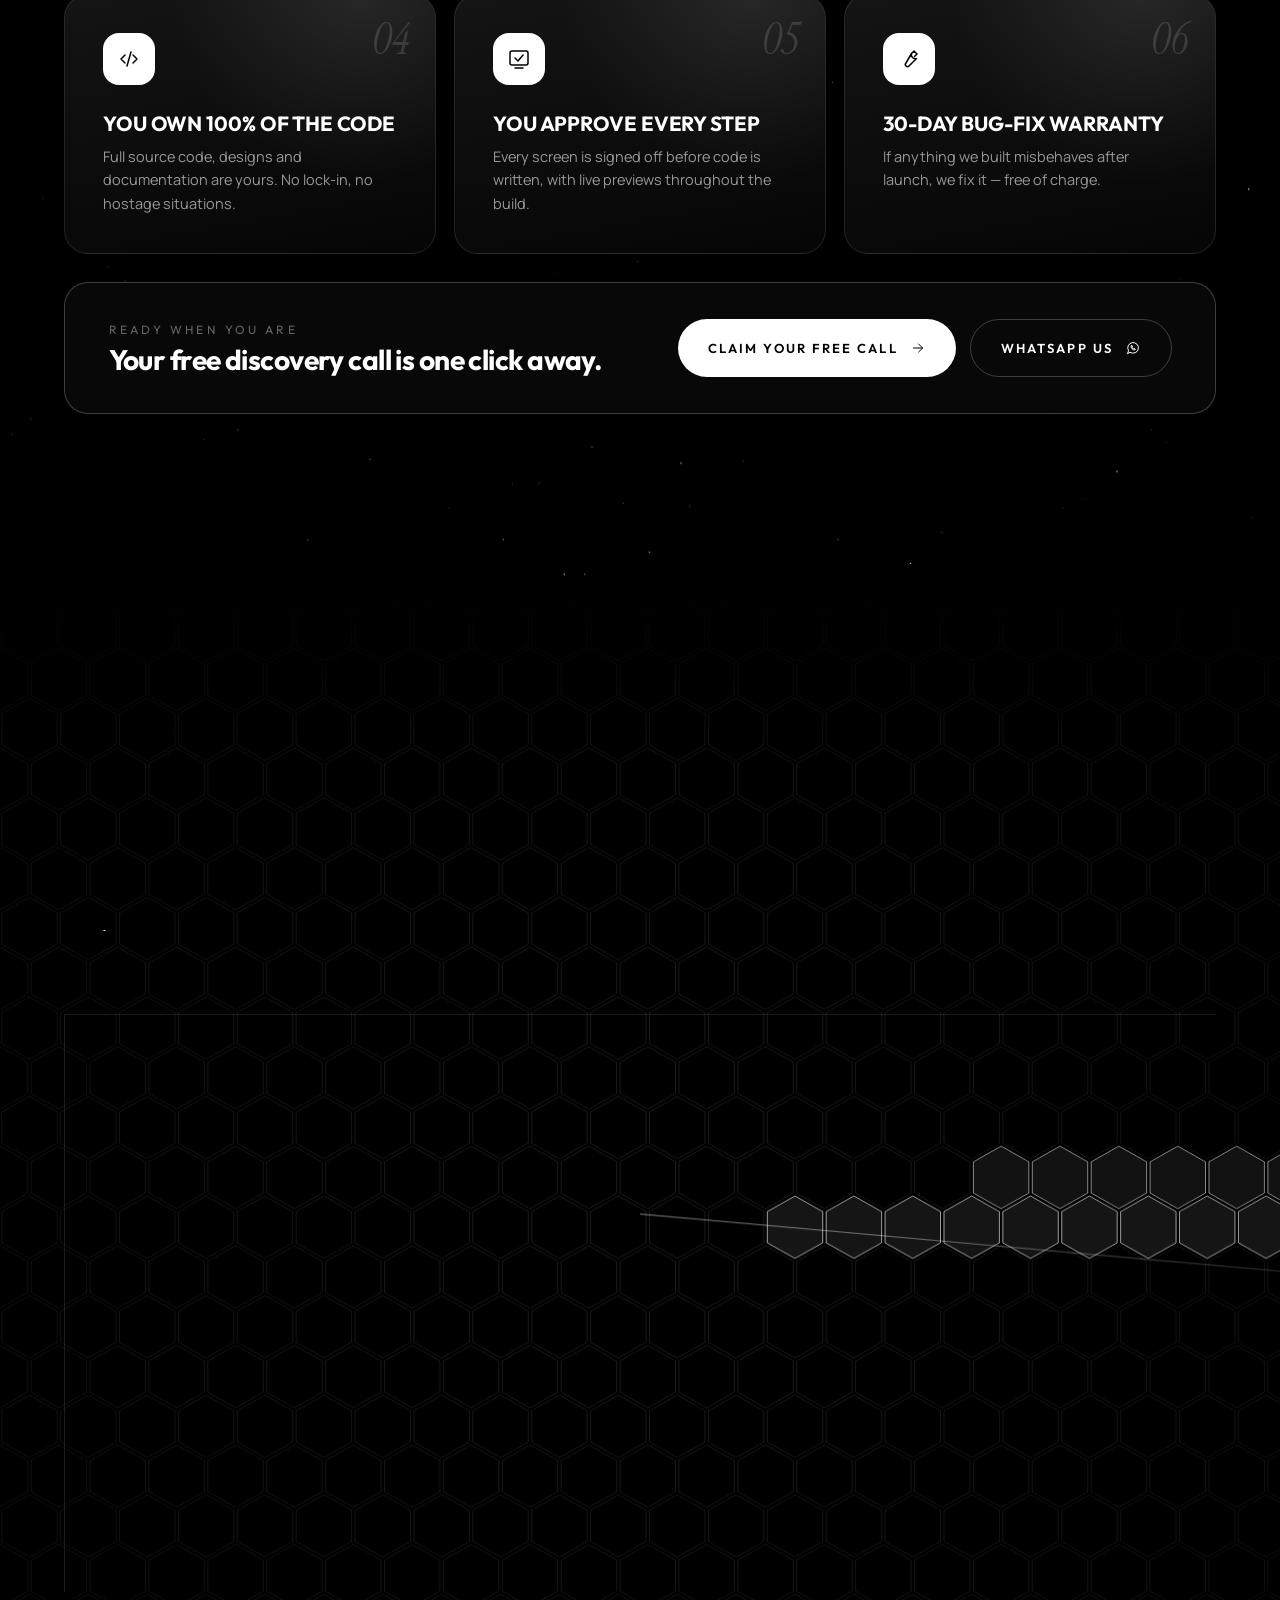
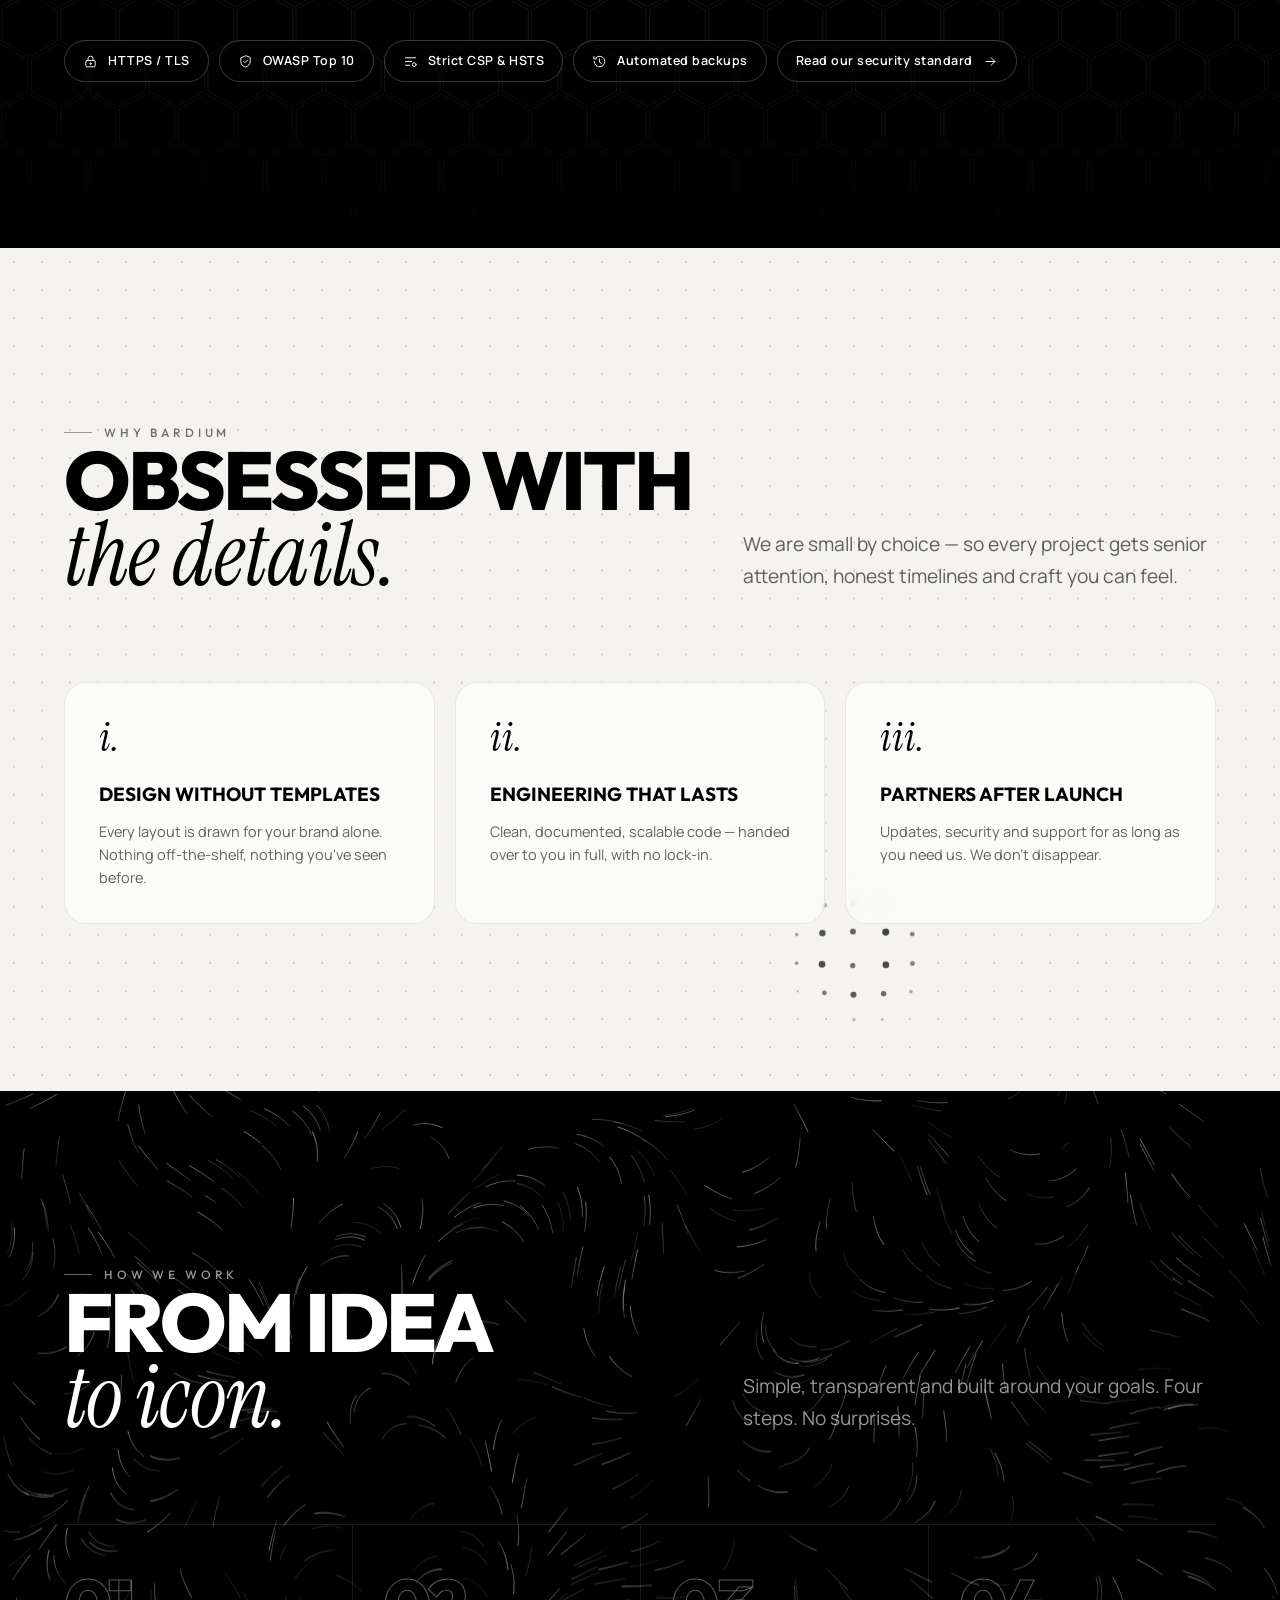
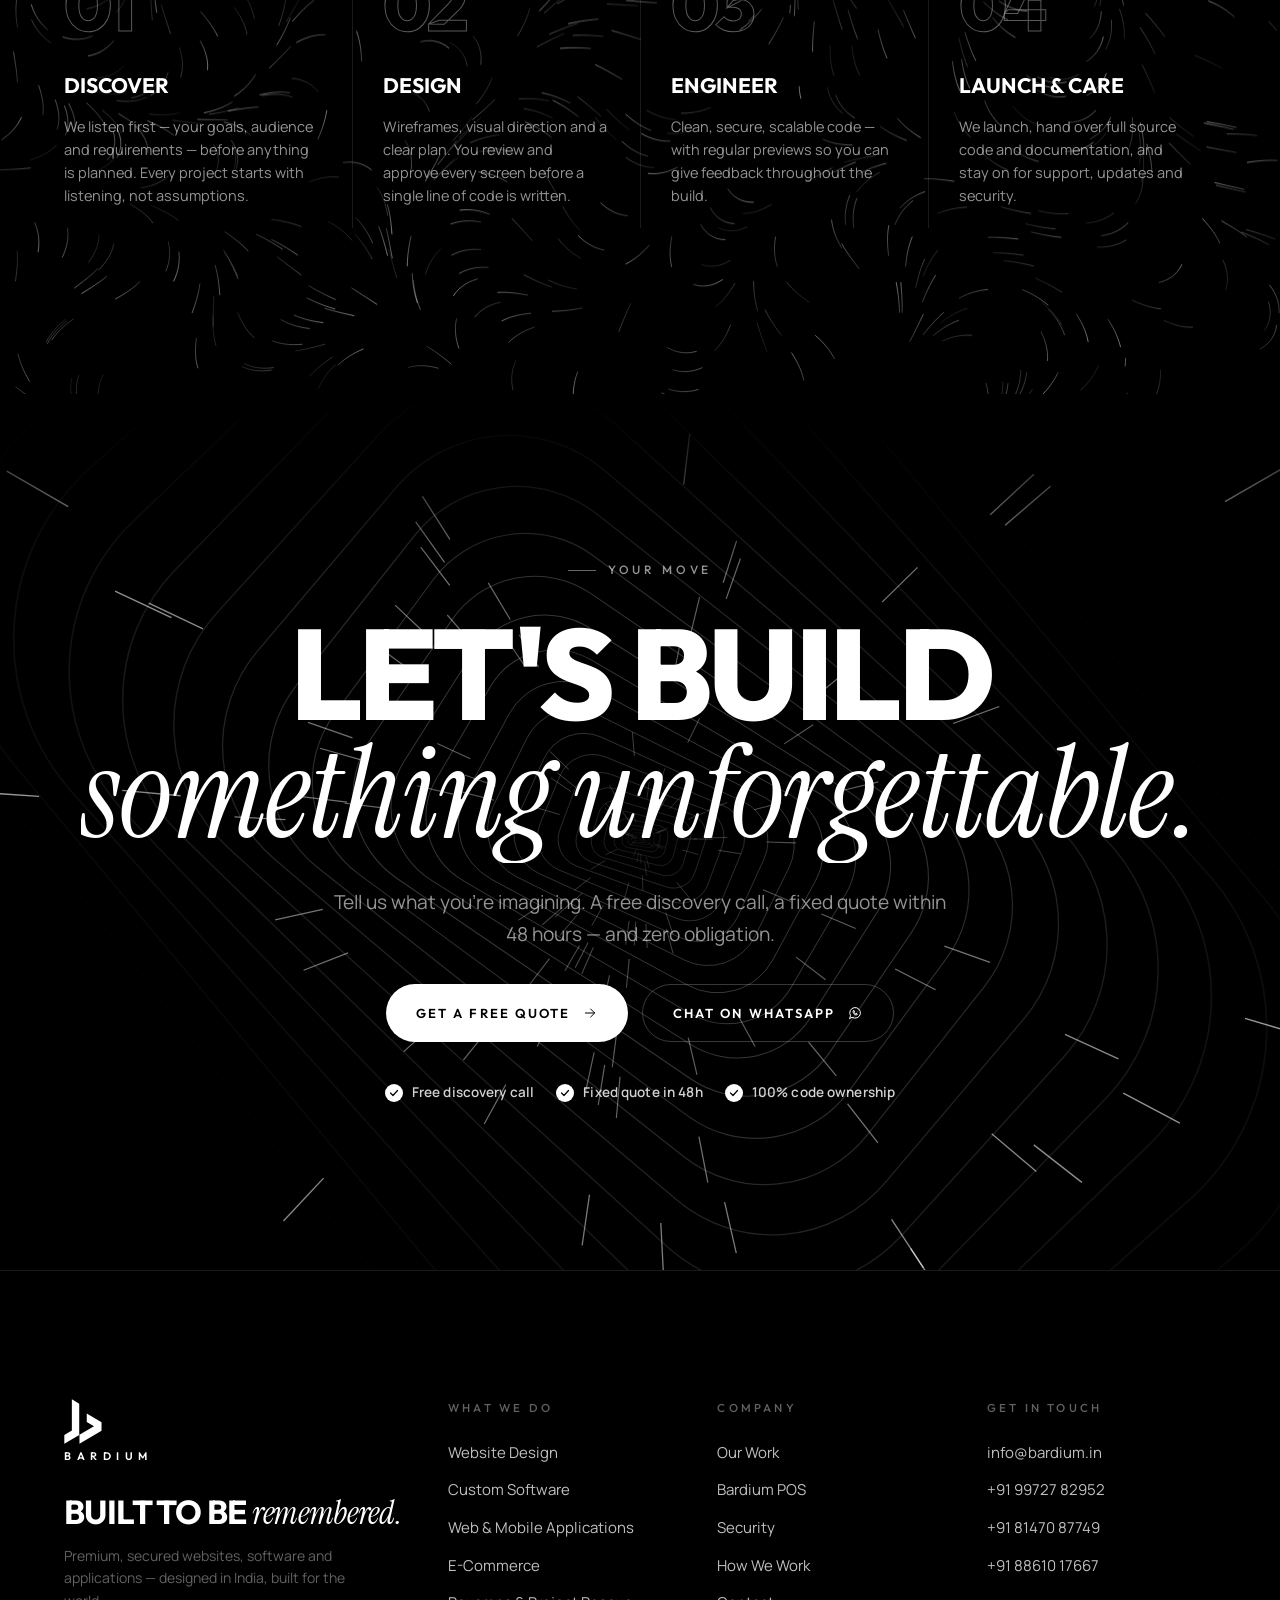
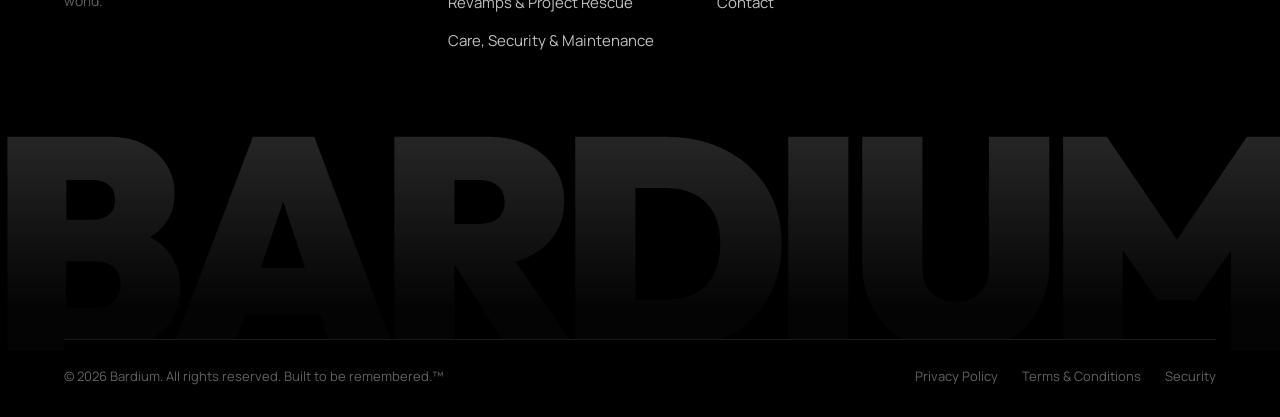
==== commit bbfd918e: "Hide Doha Airport Lounge project from Home and Our Work (switch: SHOW_LOUNGE) Co-Authored-By: Claude" ====
--- a/index.html
+++ b/index.html
@@ -148,28 +148,7 @@
     <a class="link-arrow" href="work.html#abudi">Read the case study <svg viewBox="0 0 24 24" fill="none" stroke="currentColor" stroke-width="1.5" stroke-linecap="round" stroke-linejoin="round" aria-hidden="true"><path d="M5 12h14M13 6l6 6-6 6"/></svg></a>
   </div>
 </article>
-      <article class="work-card" id="lounge" data-reveal>
-  <div class="work-card__visual" data-cursor="Live"><div class="phone phone--dark" aria-hidden="true"><div class="phone__screen"><span class="phone__notch"></span>
-  <div class="ui-top"><div class="ui-kicker">Doha Lounge · Seat 14A</div><div class="ui-title">Good evening.<br>Dine at leisure.</div><div class="ui-ar">قائمة الطعام</div></div>
-  <div class="ui-status"><i class="on"></i><i class="on"></i><i class="on"></i><i></i></div>
-  <div class="ui-tabs"><span class="ui-tab is-on">Mains</span><span class="ui-tab">Arabic</span><span class="ui-tab">Desserts</span></div>
-  <div class="ui-list">
-    <div class="ui-item"><span class="ui-thumb"></span><div><div class="ui-name">Grilled Hammour</div><div class="ui-sub">Saffron rice · lemon butter</div></div><span class="ui-add">+</span></div>
-    <div class="ui-item"><span class="ui-thumb"></span><div><div class="ui-name">Lamb Machboos</div><div class="ui-sub">Slow-cooked · Gulf spices</div></div><span class="ui-add">+</span></div>
-    <div class="ui-item"><span class="ui-thumb"></span><div><div class="ui-name">Umm Ali</div><div class="ui-sub">Warm · pistachio · cream</div></div><span class="ui-add">+</span></div>
-  </div>
-  <div class="ui-cta"><span>Status · Preparing</span><span>●</span></div>
-</div></div><div class="float-chip float-chip--a" aria-hidden="true"><span class="float-chip__ic"><svg viewBox="0 0 24 24" fill="none" stroke="currentColor" stroke-width="1.5" stroke-linecap="round" stroke-linejoin="round" aria-hidden="true"><path d="M4 5h8M8 3v2M6 5c0 4 3 7 6 8M10 5c0 3-3 7-6 8"/><path d="m13 21 4-9 4 9M14.5 18h5"/></svg></span><span>English · العربية<small>One-tap switch</small></span></div><div class="float-chip float-chip--b" aria-hidden="true"><span class="float-chip__ic"><svg viewBox="0 0 24 24" fill="none" stroke="currentColor" stroke-width="1.5" stroke-linecap="round" stroke-linejoin="round" aria-hidden="true"><rect x="4.5" y="10.5" width="15" height="10" rx="2"/><path d="M8 10.5V7.5a4 4 0 0 1 8 0v3"/><circle cx="12" cy="15.5" r="1.2"/></svg></span><span>Staff login<small>Per-user accounts</small></span></div></div>
-  <div class="work-card__body">
-    <span class="work-card__tag"><span class="live-dot"></span> Live · Luxury Lounge Ordering &amp; KOT</span>
-    <h3>Doha Airport<br>Lounge</h3>
-    <p>A premium bilingual ordering and kitchen management system for a luxury airport lounge in Doha. Guests order from their seat; staff run every ticket on a real-time kitchen screen.</p>
-    <ul class="feature-list"><li>Bilingual menu — English &amp; Arabic</li><li>Live Kitchen Order Tickets (KOT)</li><li>Flight, seat &amp; name on every order</li><li>Live status: accepted → served</li></ul>
-    <div class="chips"><span class="chip chip--secure"><svg viewBox="0 0 24 24" fill="none" stroke="currentColor" stroke-width="1.5" stroke-linecap="round" stroke-linejoin="round" aria-hidden="true"><rect x="4.5" y="10.5" width="15" height="10" rx="2"/><path d="M8 10.5V7.5a4 4 0 0 1 8 0v3"/><circle cx="12" cy="15.5" r="1.2"/></svg> Secured by default</span></div>
-    
-    <a class="link-arrow" href="work.html#lounge">Read the case study <svg viewBox="0 0 24 24" fill="none" stroke="currentColor" stroke-width="1.5" stroke-linecap="round" stroke-linejoin="round" aria-hidden="true"><path d="M5 12h14M13 6l6 6-6 6"/></svg></a>
-  </div>
-</article>
+      
       <article class="work-card" id="skyline" data-reveal>
   <a class="work-card__visual" href="https://skyline-brief-web.onrender.com" target="_blank" rel="noopener noreferrer" data-cursor="Open" aria-label="Open Skyline Brief (opens in a new tab)"><div class="phone phone--shot" aria-hidden="true"><div class="phone__screen"><img src="assets/img/skyline-brief-app.webp" alt="" width="390" height="844" loading="lazy" decoding="async"></div></div><div class="float-chip float-chip--a" aria-hidden="true"><span class="float-chip__ic"><svg viewBox="0 0 24 24" fill="none" stroke="currentColor" stroke-width="1.5" stroke-linecap="round" stroke-linejoin="round" aria-hidden="true"><path d="m5 12 5 5 9-10"/></svg></span><span>Confirmed<small>Sources checked</small></span></div><div class="float-chip float-chip--b" aria-hidden="true"><span class="float-chip__ic"><svg viewBox="0 0 24 24" fill="none" stroke="currentColor" stroke-width="1.5" stroke-linecap="round" stroke-linejoin="round" aria-hidden="true"><path d="M4 5h8M8 3v2M6 5c0 4 3 7 6 8M10 5c0 3-3 7-6 8"/><path d="m13 21 4-9 4 9M14.5 18h5"/></svg></span><span>English · العربية<small>One-tap switch</small></span></div></a>
   <div class="work-card__body">
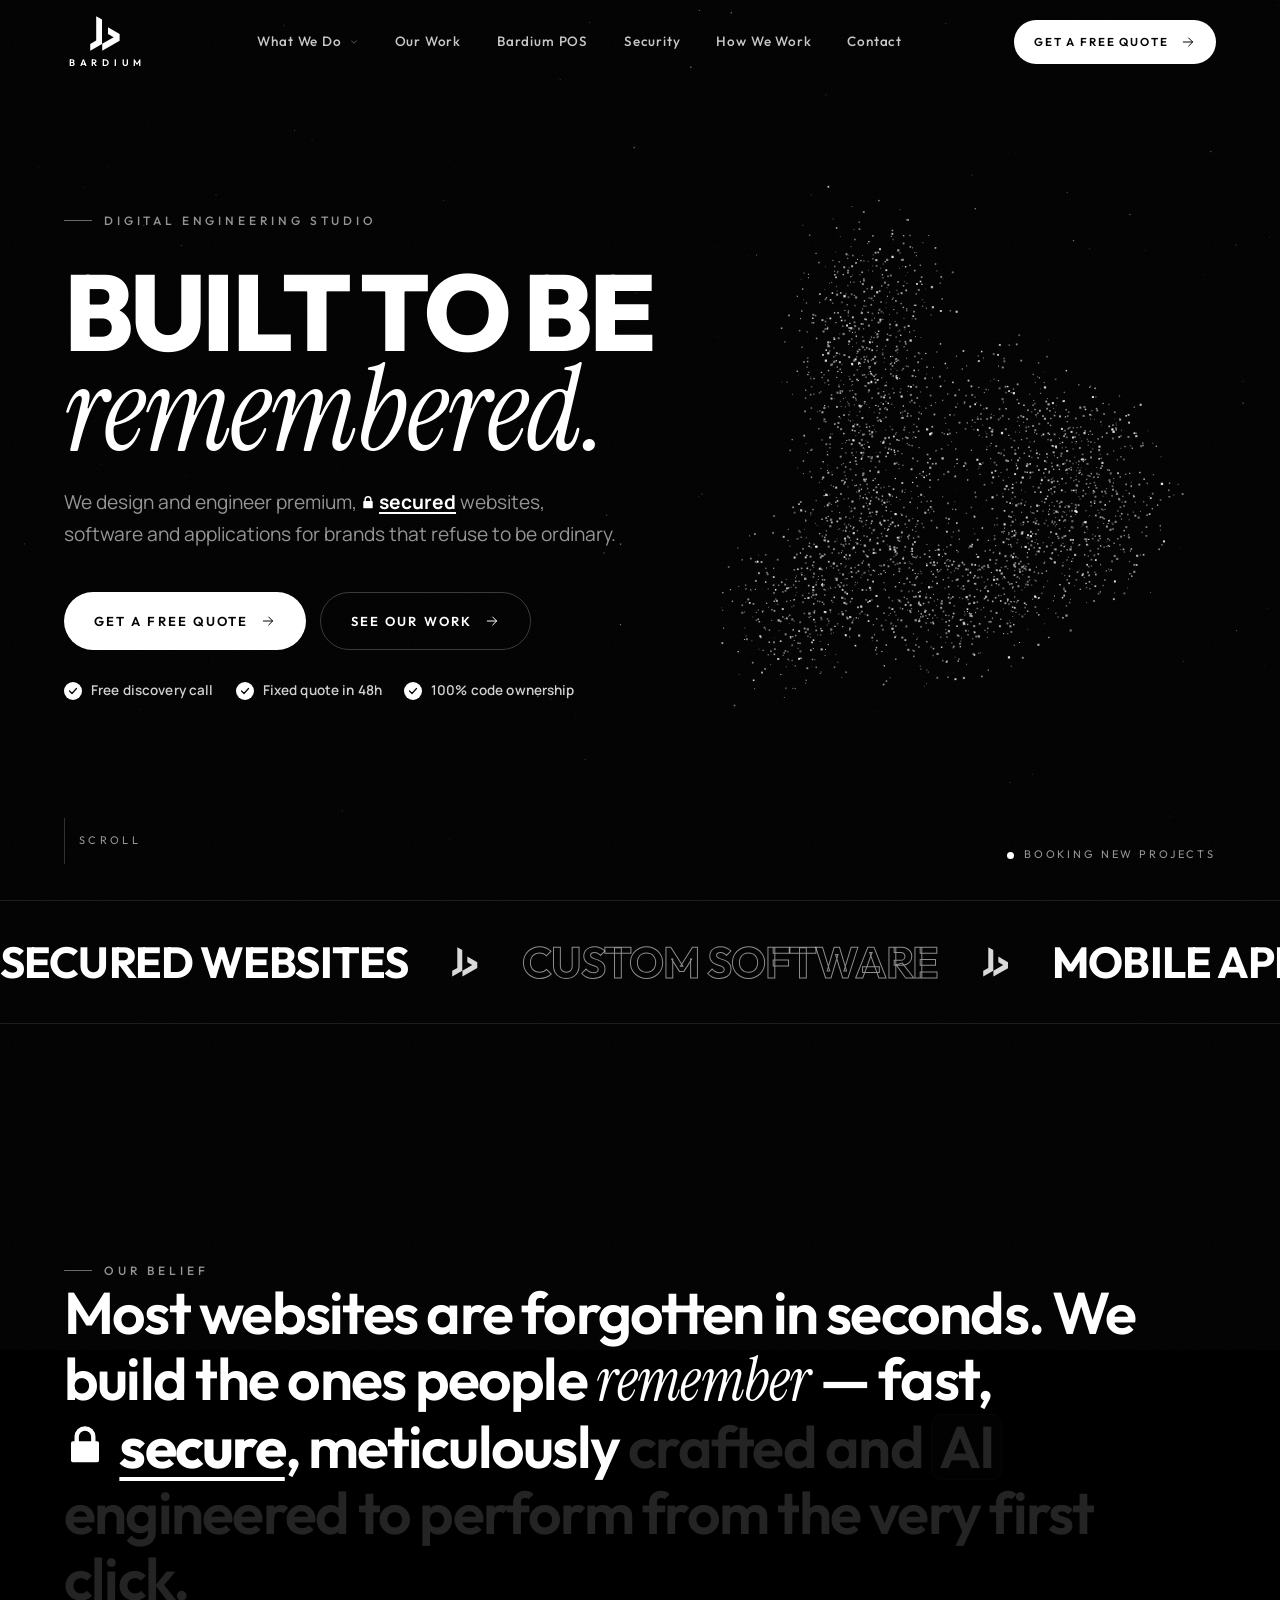
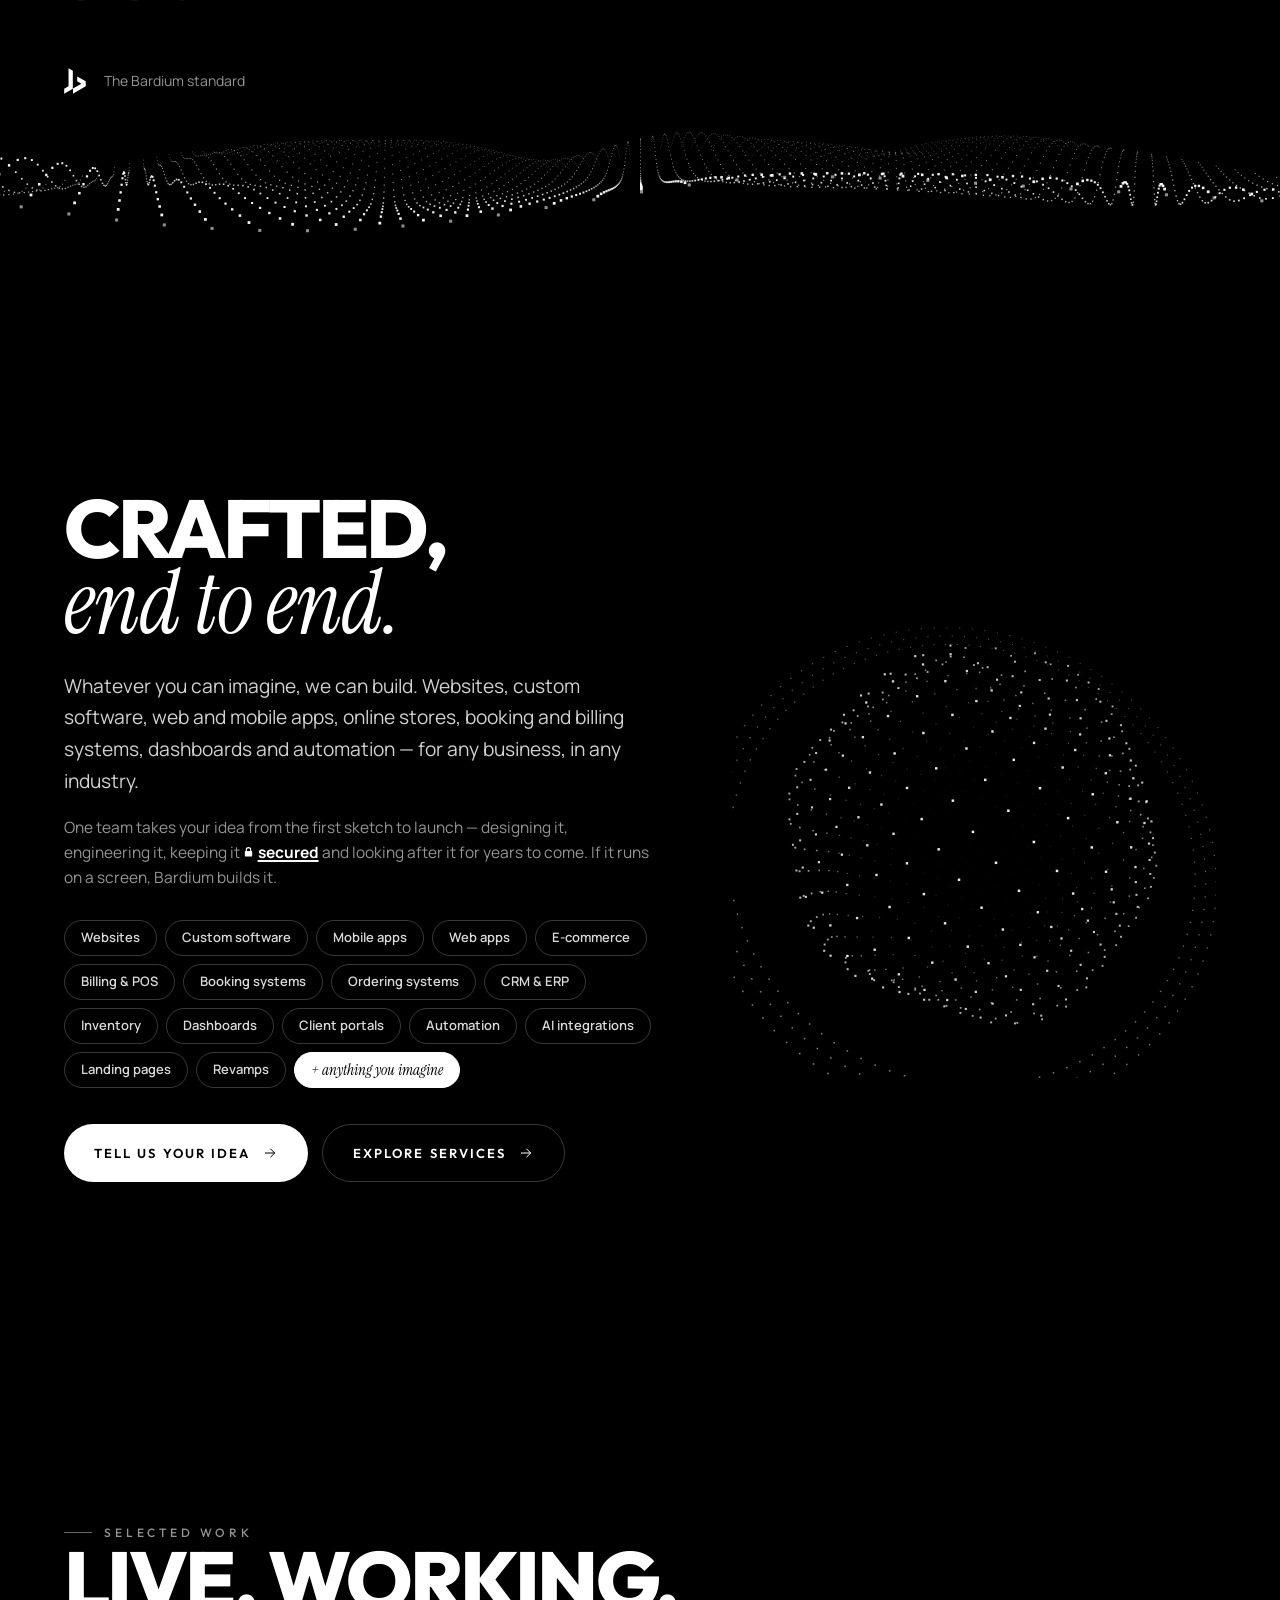
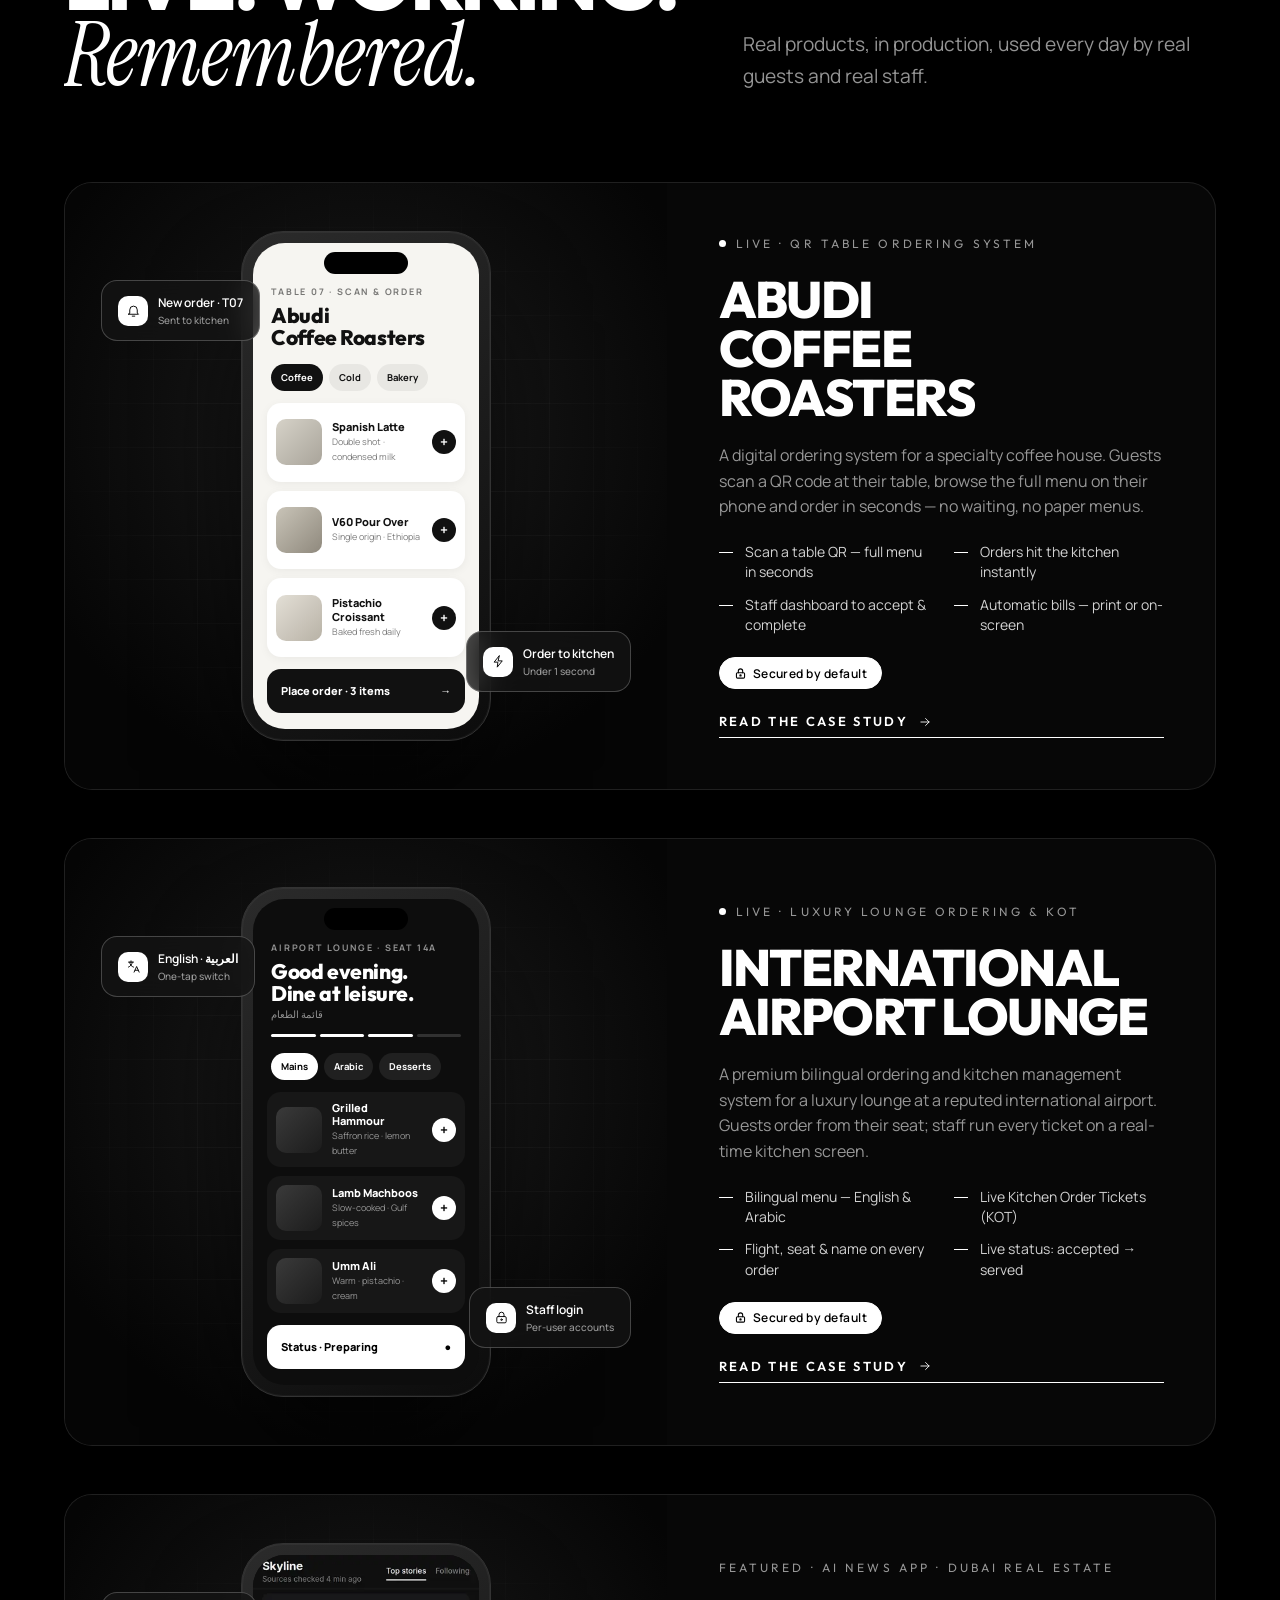
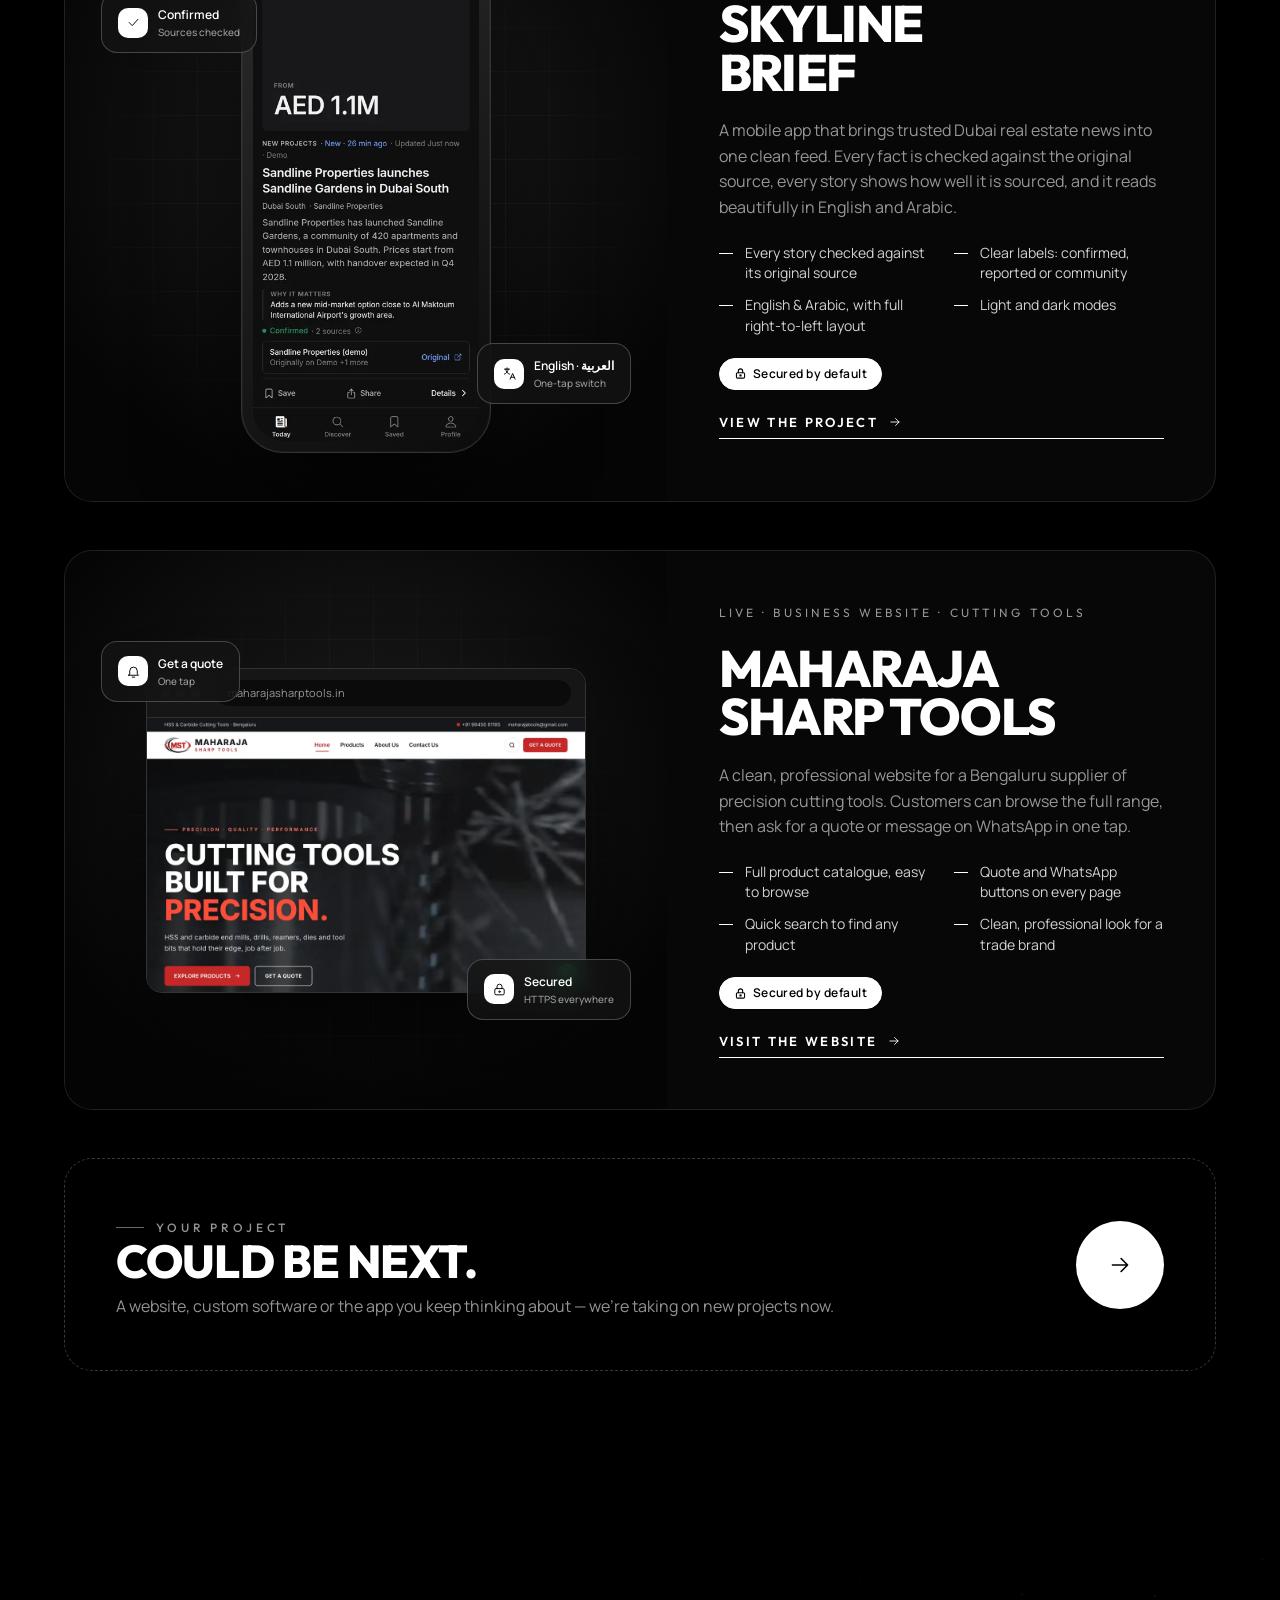
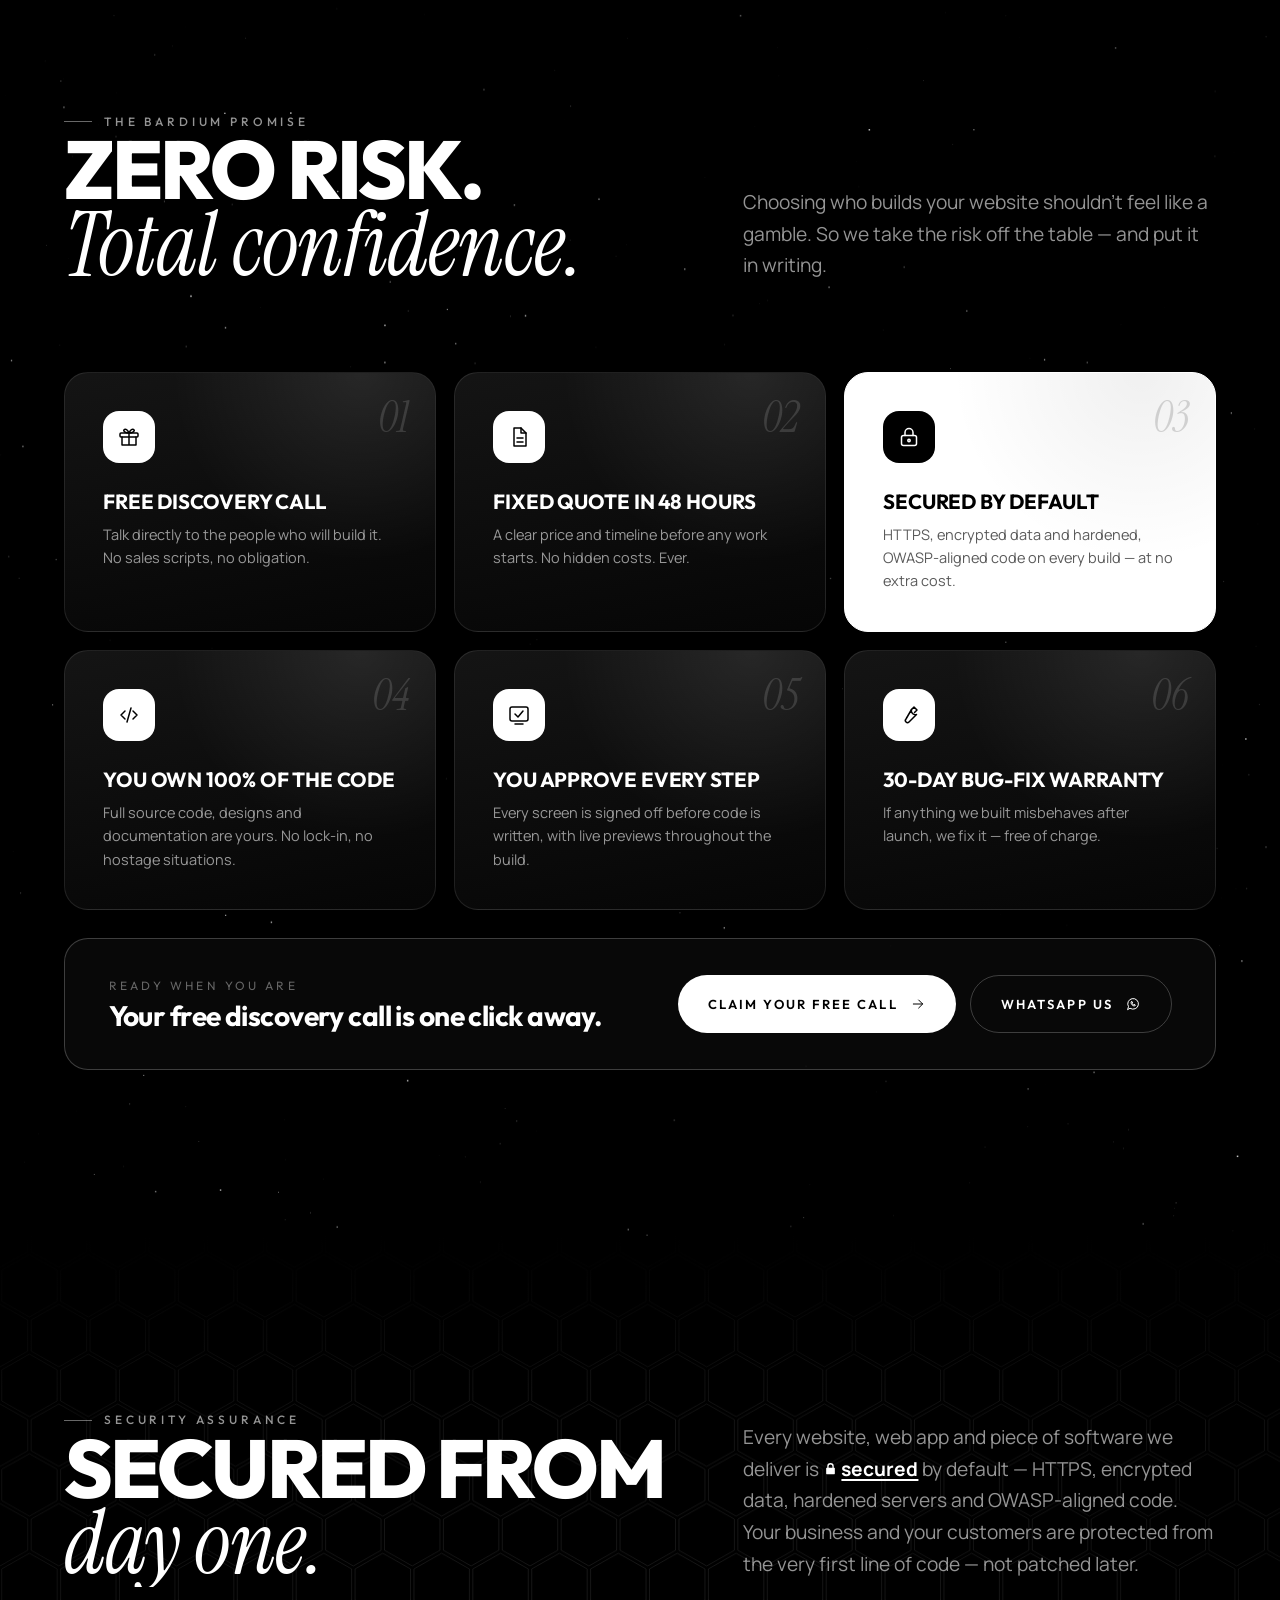
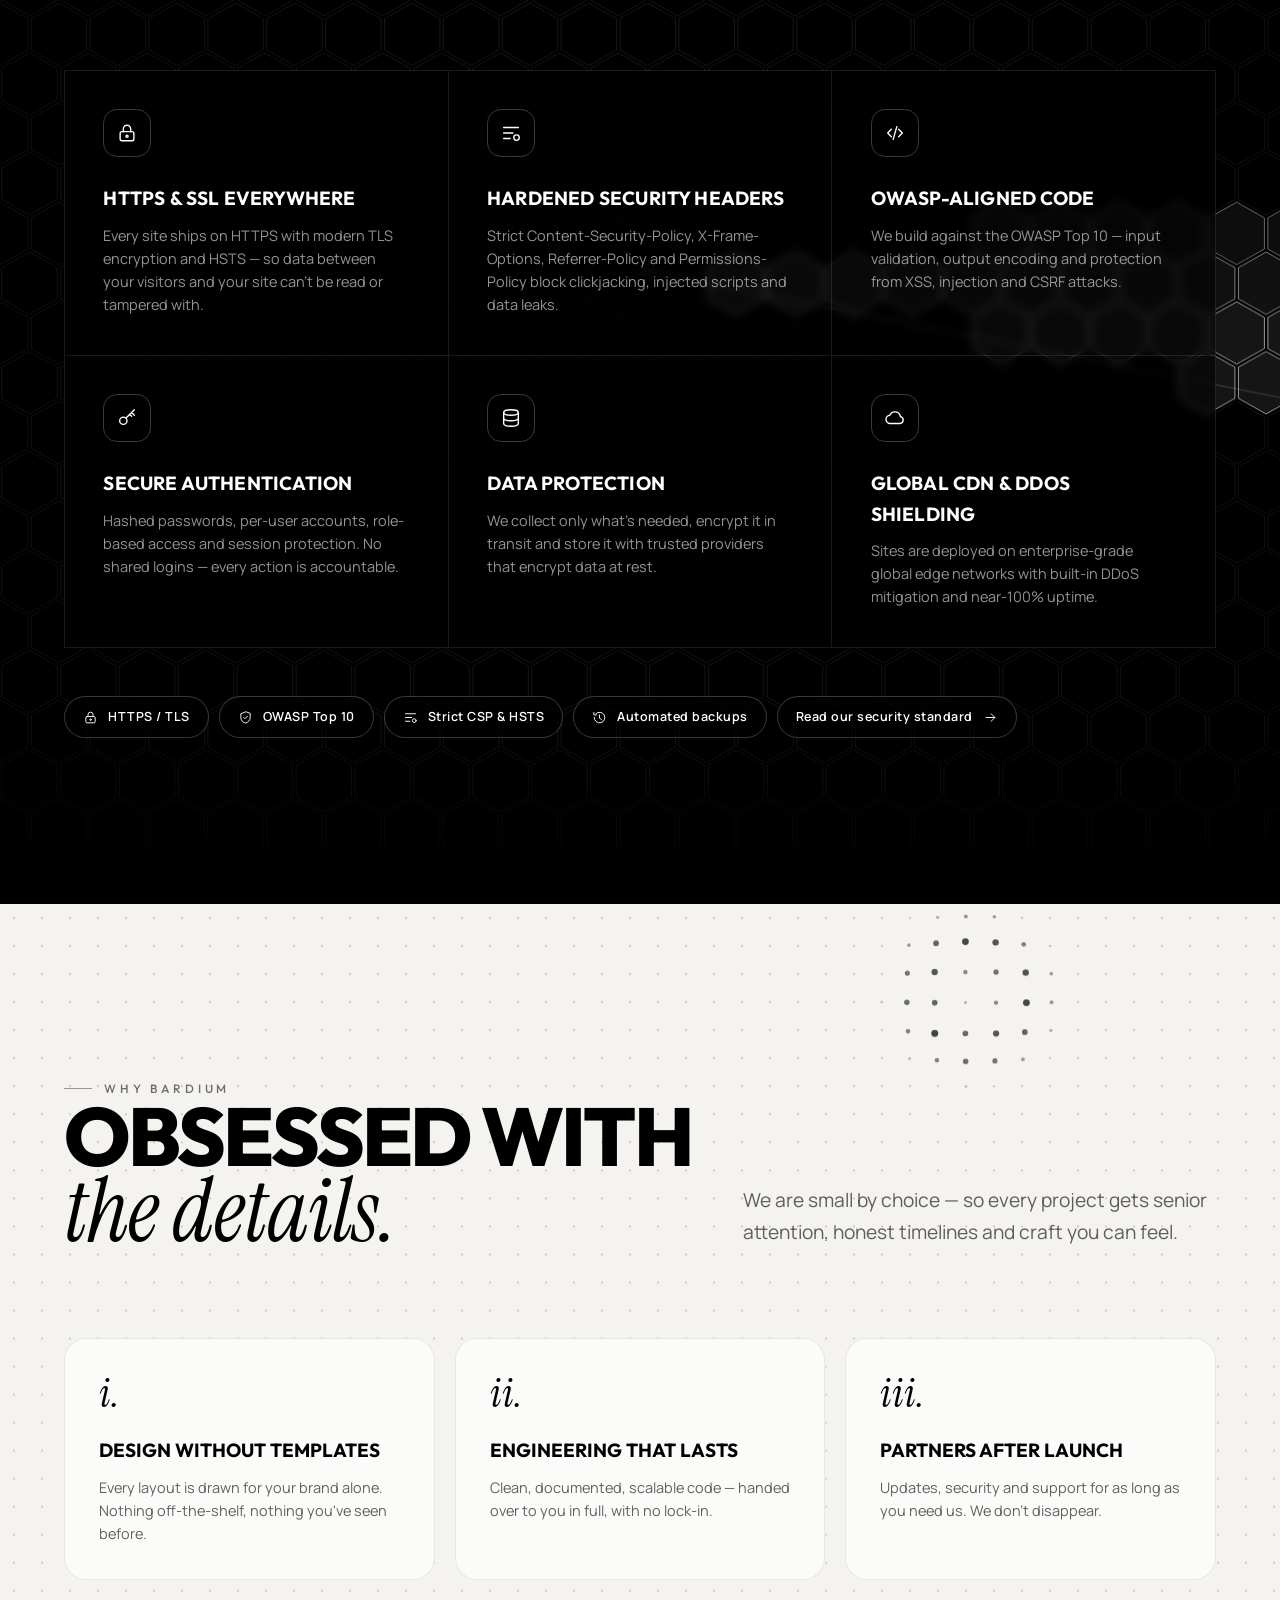
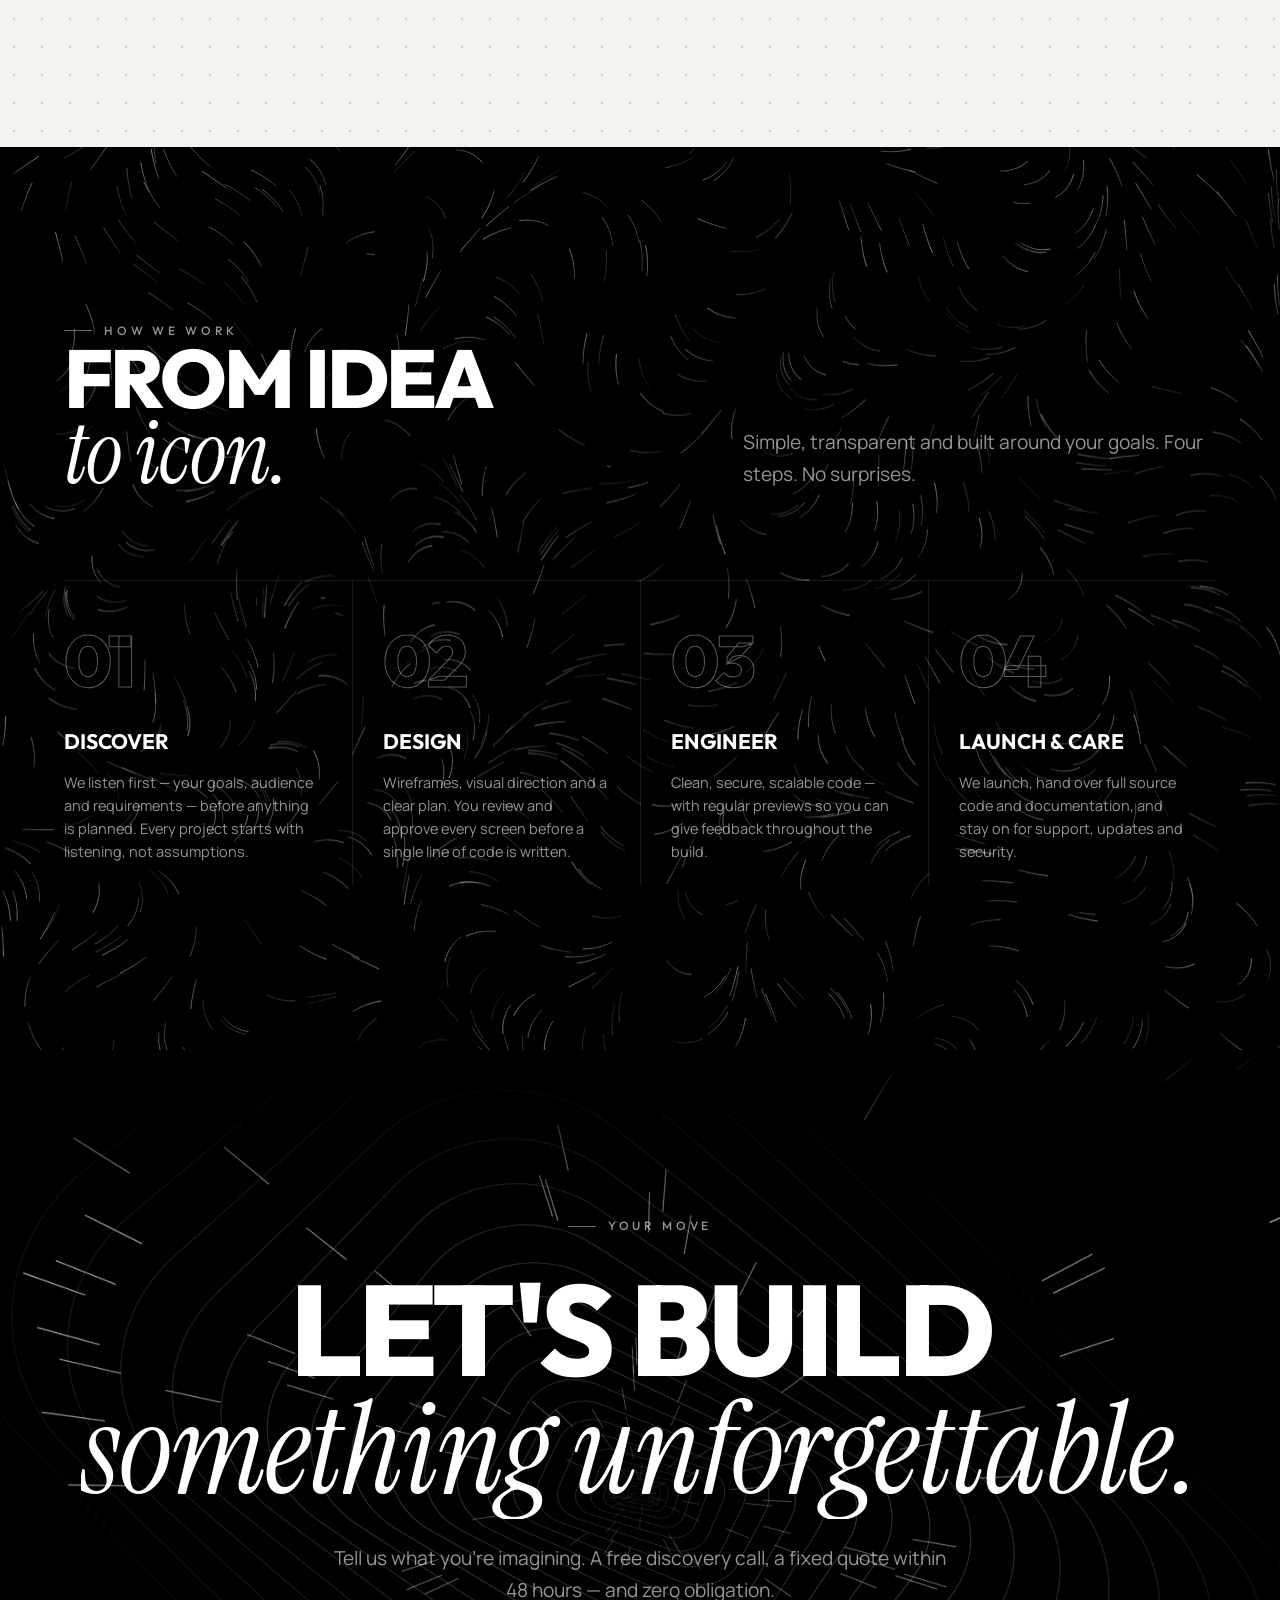
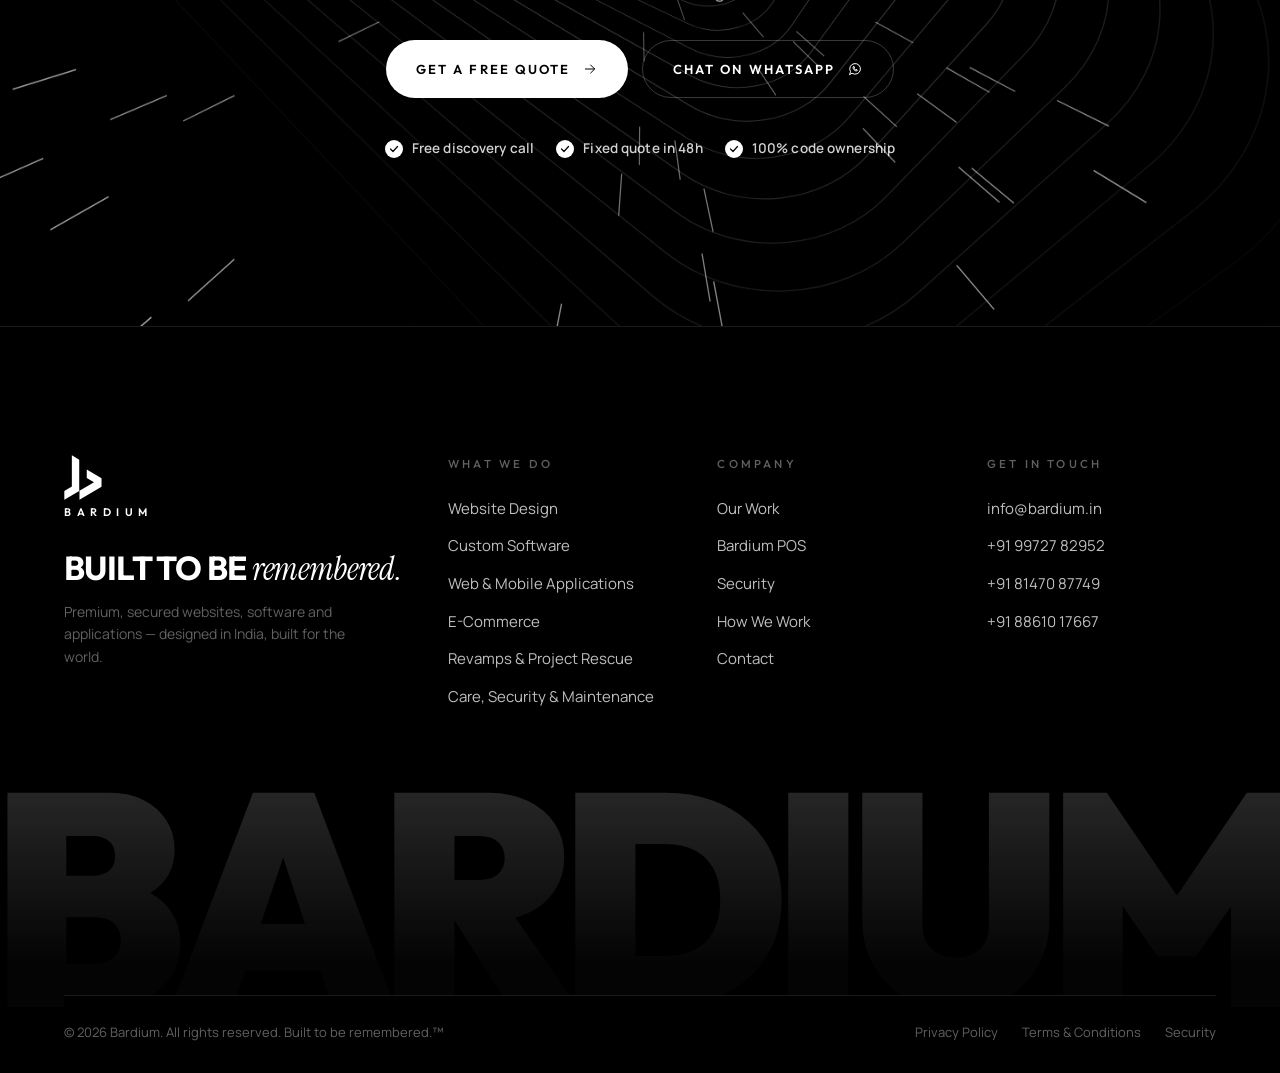
==== commit cc5ddbf2: "Fix stale CSS with versioned asset links; restore airport lounge project (anonymised); remove airpor" ====
--- a/index.html
+++ b/index.html
@@ -19,9 +19,9 @@
 <link rel="apple-touch-icon" href="assets/img/apple-touch-icon.png">
 <link rel="preload" href="assets/fonts/outfit-latin-800-normal.woff2" as="font" type="font/woff2" crossorigin>
 <link rel="preload" href="assets/fonts/instrument-serif-latin-400-italic.woff2" as="font" type="font/woff2" crossorigin>
-<link rel="stylesheet" href="assets/css/style.css">
-<script src="assets/js/bg.js" defer></script>
-<script src="assets/js/main.js" defer></script>
+<link rel="stylesheet" href="assets/css/style.css?v=433b95d126">
+<script src="assets/js/bg.js?v=c9fe0b66a0" defer></script>
+<script src="assets/js/main.js?v=f510c6890e" defer></script>
 <script type="application/ld+json">{"@context": "https://schema.org", "@type": "Organization", "name": "Bardium", "url": "https://bardium.in", "logo": "https://bardium.in/assets/img/apple-touch-icon.png", "slogan": "Built to be remembered.", "email": "info@bardium.in", "contactPoint": [{"@type": "ContactPoint", "telephone": "+91-9972782952", "contactType": "sales", "areaServed": "Worldwide", "availableLanguage": ["English", "Hindi"]}]}</script>
 </head>
 <body data-page="home">
@@ -148,7 +148,28 @@
     <a class="link-arrow" href="work.html#abudi">Read the case study <svg viewBox="0 0 24 24" fill="none" stroke="currentColor" stroke-width="1.5" stroke-linecap="round" stroke-linejoin="round" aria-hidden="true"><path d="M5 12h14M13 6l6 6-6 6"/></svg></a>
   </div>
 </article>
-      
+      <article class="work-card" id="lounge" data-reveal>
+  <div class="work-card__visual" data-cursor="Live"><div class="phone phone--dark" aria-hidden="true"><div class="phone__screen"><span class="phone__notch"></span>
+  <div class="ui-top"><div class="ui-kicker">Airport Lounge · Seat 14A</div><div class="ui-title">Good evening.<br>Dine at leisure.</div><div class="ui-ar">قائمة الطعام</div></div>
+  <div class="ui-status"><i class="on"></i><i class="on"></i><i class="on"></i><i></i></div>
+  <div class="ui-tabs"><span class="ui-tab is-on">Mains</span><span class="ui-tab">Arabic</span><span class="ui-tab">Desserts</span></div>
+  <div class="ui-list">
+    <div class="ui-item"><span class="ui-thumb"></span><div><div class="ui-name">Grilled Hammour</div><div class="ui-sub">Saffron rice · lemon butter</div></div><span class="ui-add">+</span></div>
+    <div class="ui-item"><span class="ui-thumb"></span><div><div class="ui-name">Lamb Machboos</div><div class="ui-sub">Slow-cooked · Gulf spices</div></div><span class="ui-add">+</span></div>
+    <div class="ui-item"><span class="ui-thumb"></span><div><div class="ui-name">Umm Ali</div><div class="ui-sub">Warm · pistachio · cream</div></div><span class="ui-add">+</span></div>
+  </div>
+  <div class="ui-cta"><span>Status · Preparing</span><span>●</span></div>
+</div></div><div class="float-chip float-chip--a" aria-hidden="true"><span class="float-chip__ic"><svg viewBox="0 0 24 24" fill="none" stroke="currentColor" stroke-width="1.5" stroke-linecap="round" stroke-linejoin="round" aria-hidden="true"><path d="M4 5h8M8 3v2M6 5c0 4 3 7 6 8M10 5c0 3-3 7-6 8"/><path d="m13 21 4-9 4 9M14.5 18h5"/></svg></span><span>English · العربية<small>One-tap switch</small></span></div><div class="float-chip float-chip--b" aria-hidden="true"><span class="float-chip__ic"><svg viewBox="0 0 24 24" fill="none" stroke="currentColor" stroke-width="1.5" stroke-linecap="round" stroke-linejoin="round" aria-hidden="true"><rect x="4.5" y="10.5" width="15" height="10" rx="2"/><path d="M8 10.5V7.5a4 4 0 0 1 8 0v3"/><circle cx="12" cy="15.5" r="1.2"/></svg></span><span>Staff login<small>Per-user accounts</small></span></div></div>
+  <div class="work-card__body">
+    <span class="work-card__tag"><span class="live-dot"></span> Live · Luxury Lounge Ordering &amp; KOT</span>
+    <h3>International<br>Airport Lounge</h3>
+    <p>A premium bilingual ordering and kitchen management system for a luxury lounge at a reputed international airport. Guests order from their seat; staff run every ticket on a real-time kitchen screen.</p>
+    <ul class="feature-list"><li>Bilingual menu — English &amp; Arabic</li><li>Live Kitchen Order Tickets (KOT)</li><li>Flight, seat &amp; name on every order</li><li>Live status: accepted → served</li></ul>
+    <div class="chips"><span class="chip chip--secure"><svg viewBox="0 0 24 24" fill="none" stroke="currentColor" stroke-width="1.5" stroke-linecap="round" stroke-linejoin="round" aria-hidden="true"><rect x="4.5" y="10.5" width="15" height="10" rx="2"/><path d="M8 10.5V7.5a4 4 0 0 1 8 0v3"/><circle cx="12" cy="15.5" r="1.2"/></svg> Secured by default</span></div>
+    
+    <a class="link-arrow" href="work.html#lounge">Read the case study <svg viewBox="0 0 24 24" fill="none" stroke="currentColor" stroke-width="1.5" stroke-linecap="round" stroke-linejoin="round" aria-hidden="true"><path d="M5 12h14M13 6l6 6-6 6"/></svg></a>
+  </div>
+</article>
       <article class="work-card" id="skyline" data-reveal>
   <a class="work-card__visual" href="https://skyline-brief-web.onrender.com" target="_blank" rel="noopener noreferrer" data-cursor="Open" aria-label="Open Skyline Brief (opens in a new tab)"><div class="phone phone--shot" aria-hidden="true"><div class="phone__screen"><img src="assets/img/skyline-brief-app.webp" alt="" width="390" height="844" loading="lazy" decoding="async"></div></div><div class="float-chip float-chip--a" aria-hidden="true"><span class="float-chip__ic"><svg viewBox="0 0 24 24" fill="none" stroke="currentColor" stroke-width="1.5" stroke-linecap="round" stroke-linejoin="round" aria-hidden="true"><path d="m5 12 5 5 9-10"/></svg></span><span>Confirmed<small>Sources checked</small></span></div><div class="float-chip float-chip--b" aria-hidden="true"><span class="float-chip__ic"><svg viewBox="0 0 24 24" fill="none" stroke="currentColor" stroke-width="1.5" stroke-linecap="round" stroke-linejoin="round" aria-hidden="true"><path d="M4 5h8M8 3v2M6 5c0 4 3 7 6 8M10 5c0 3-3 7-6 8"/><path d="m13 21 4-9 4 9M14.5 18h5"/></svg></span><span>English · العربية<small>One-tap switch</small></span></div></a>
   <div class="work-card__body">
